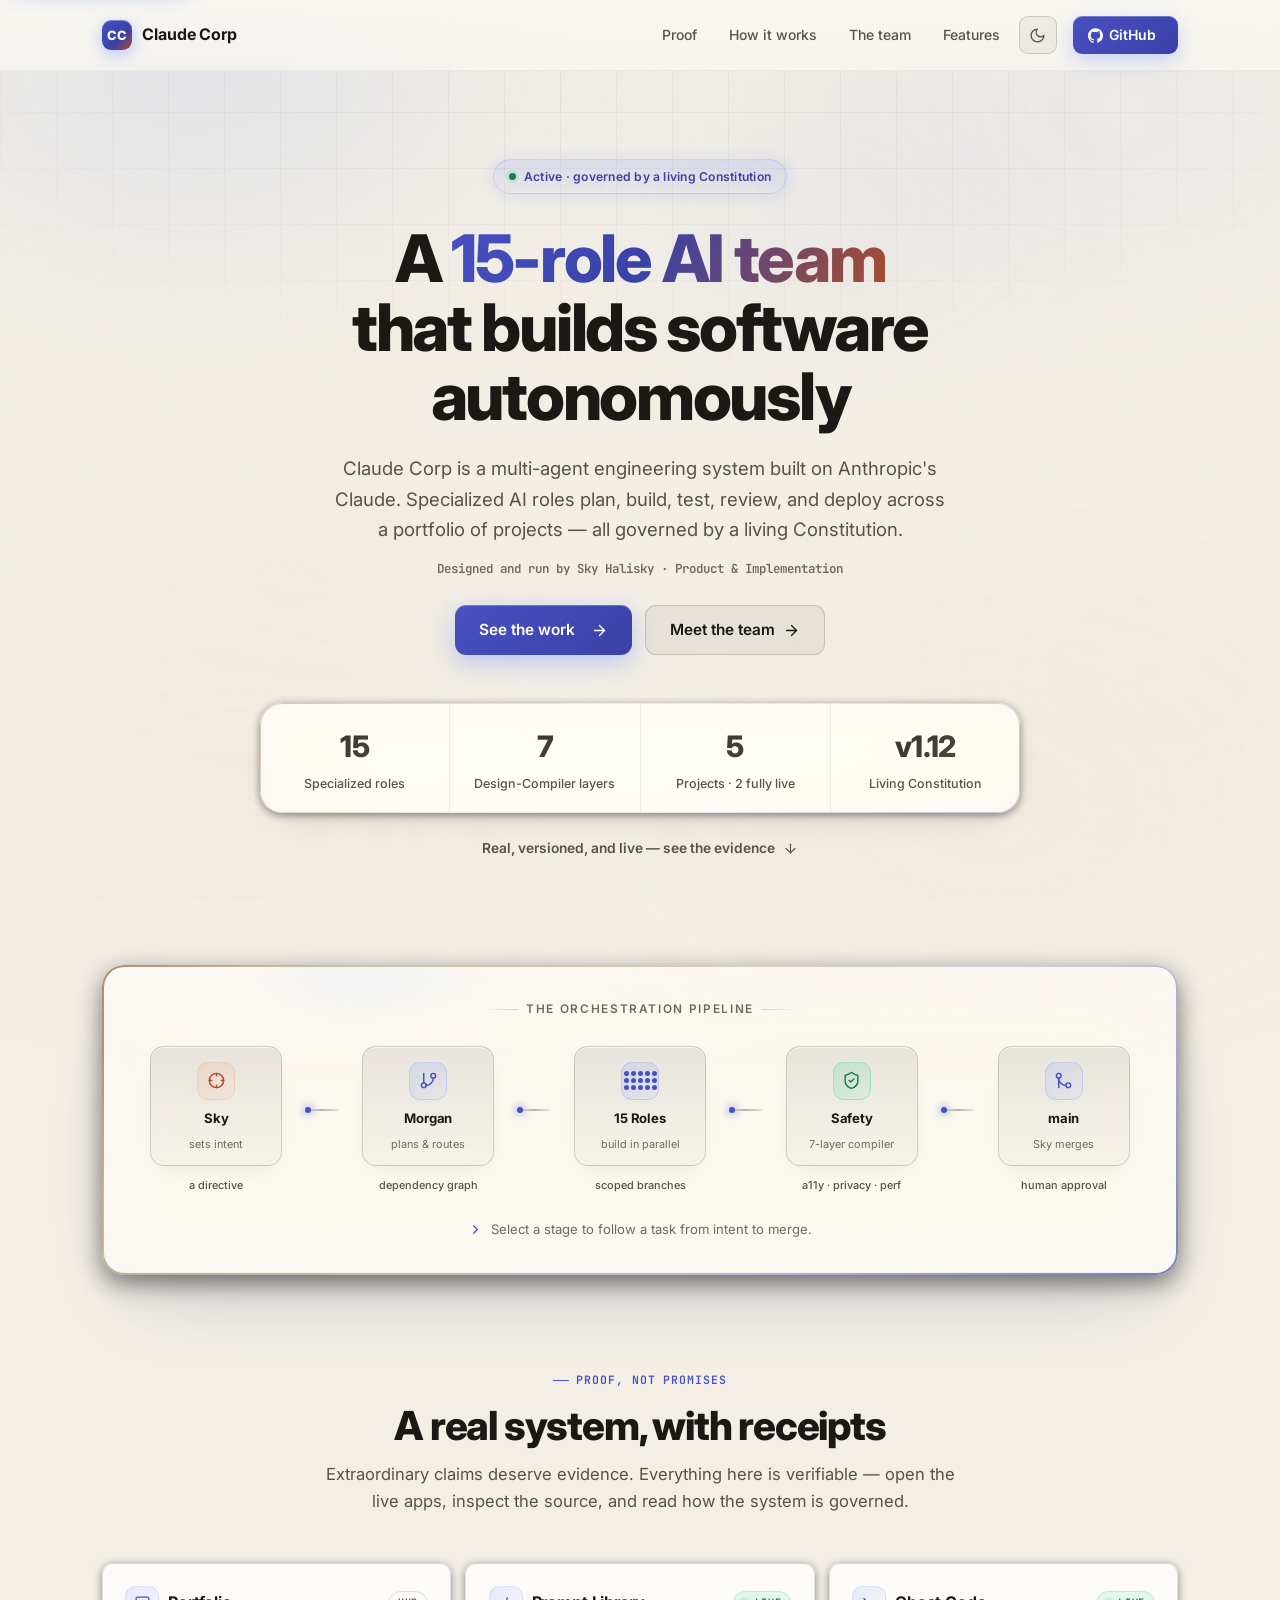
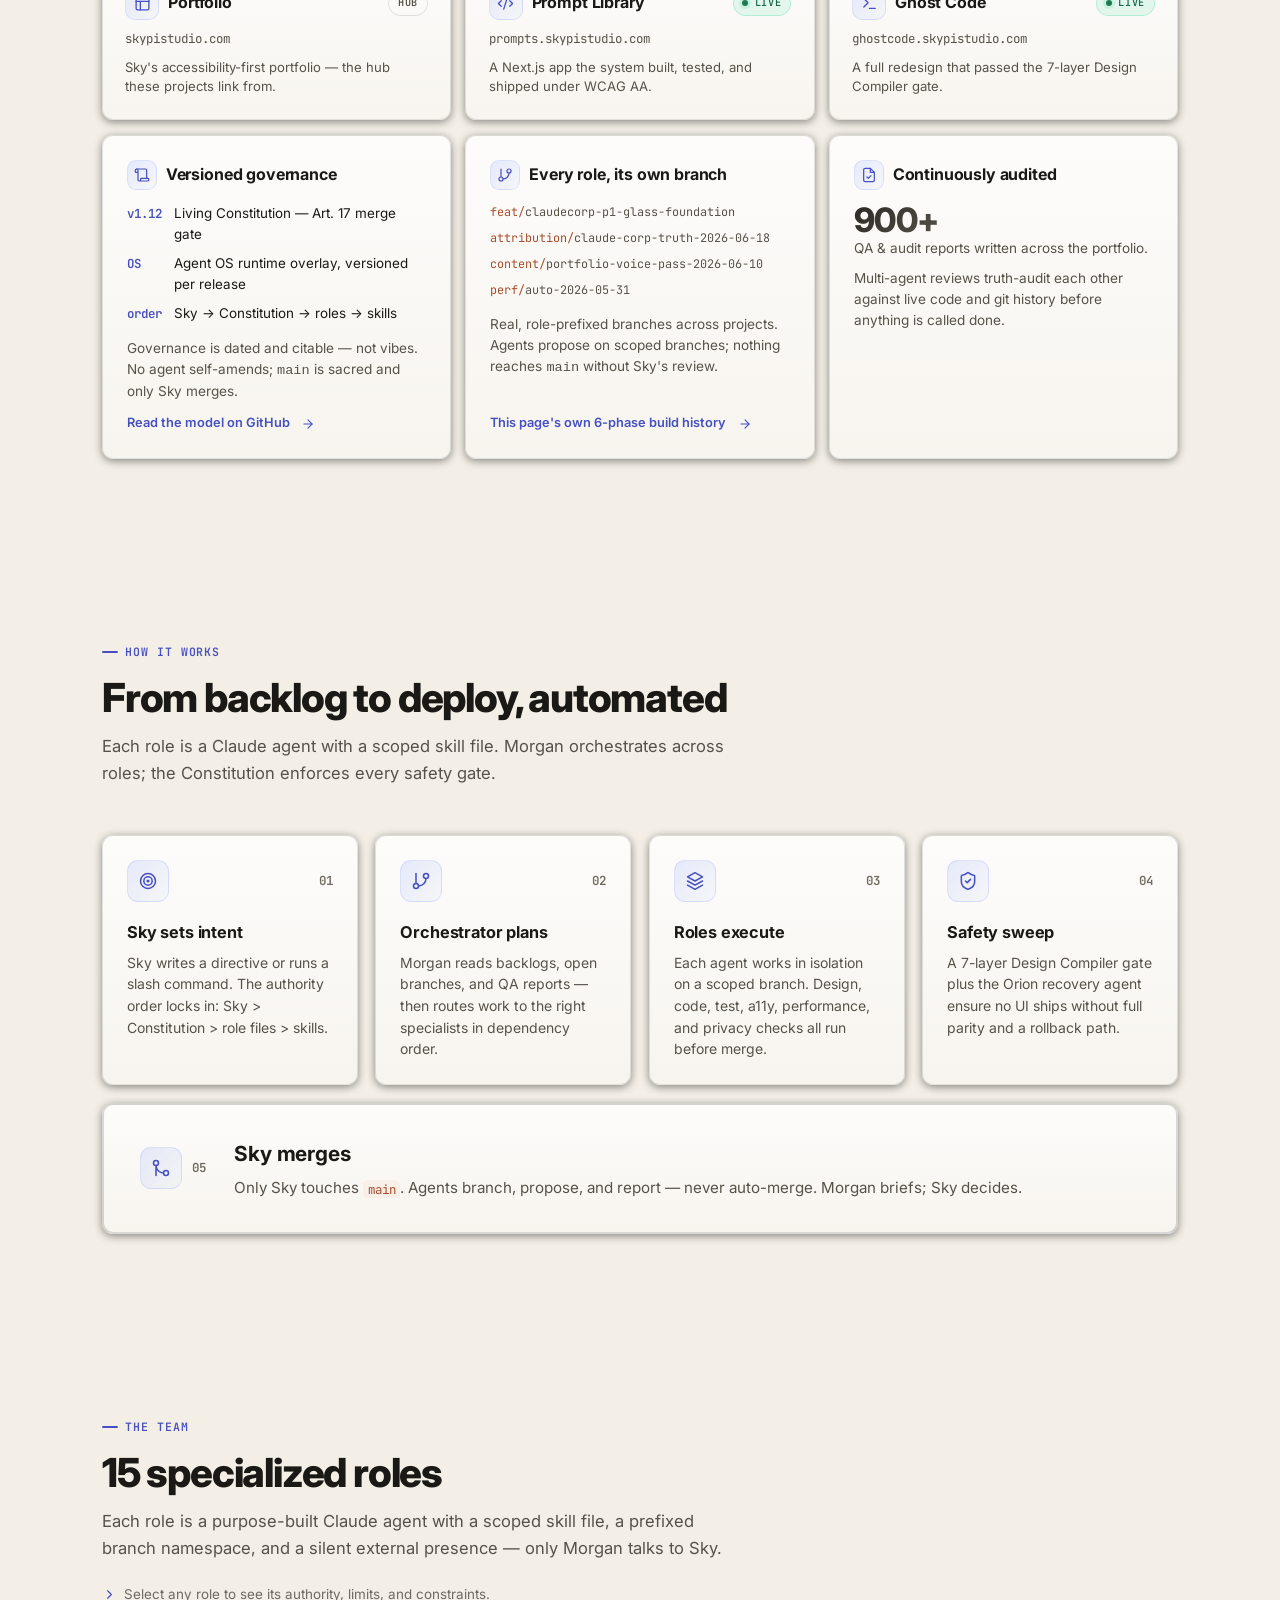
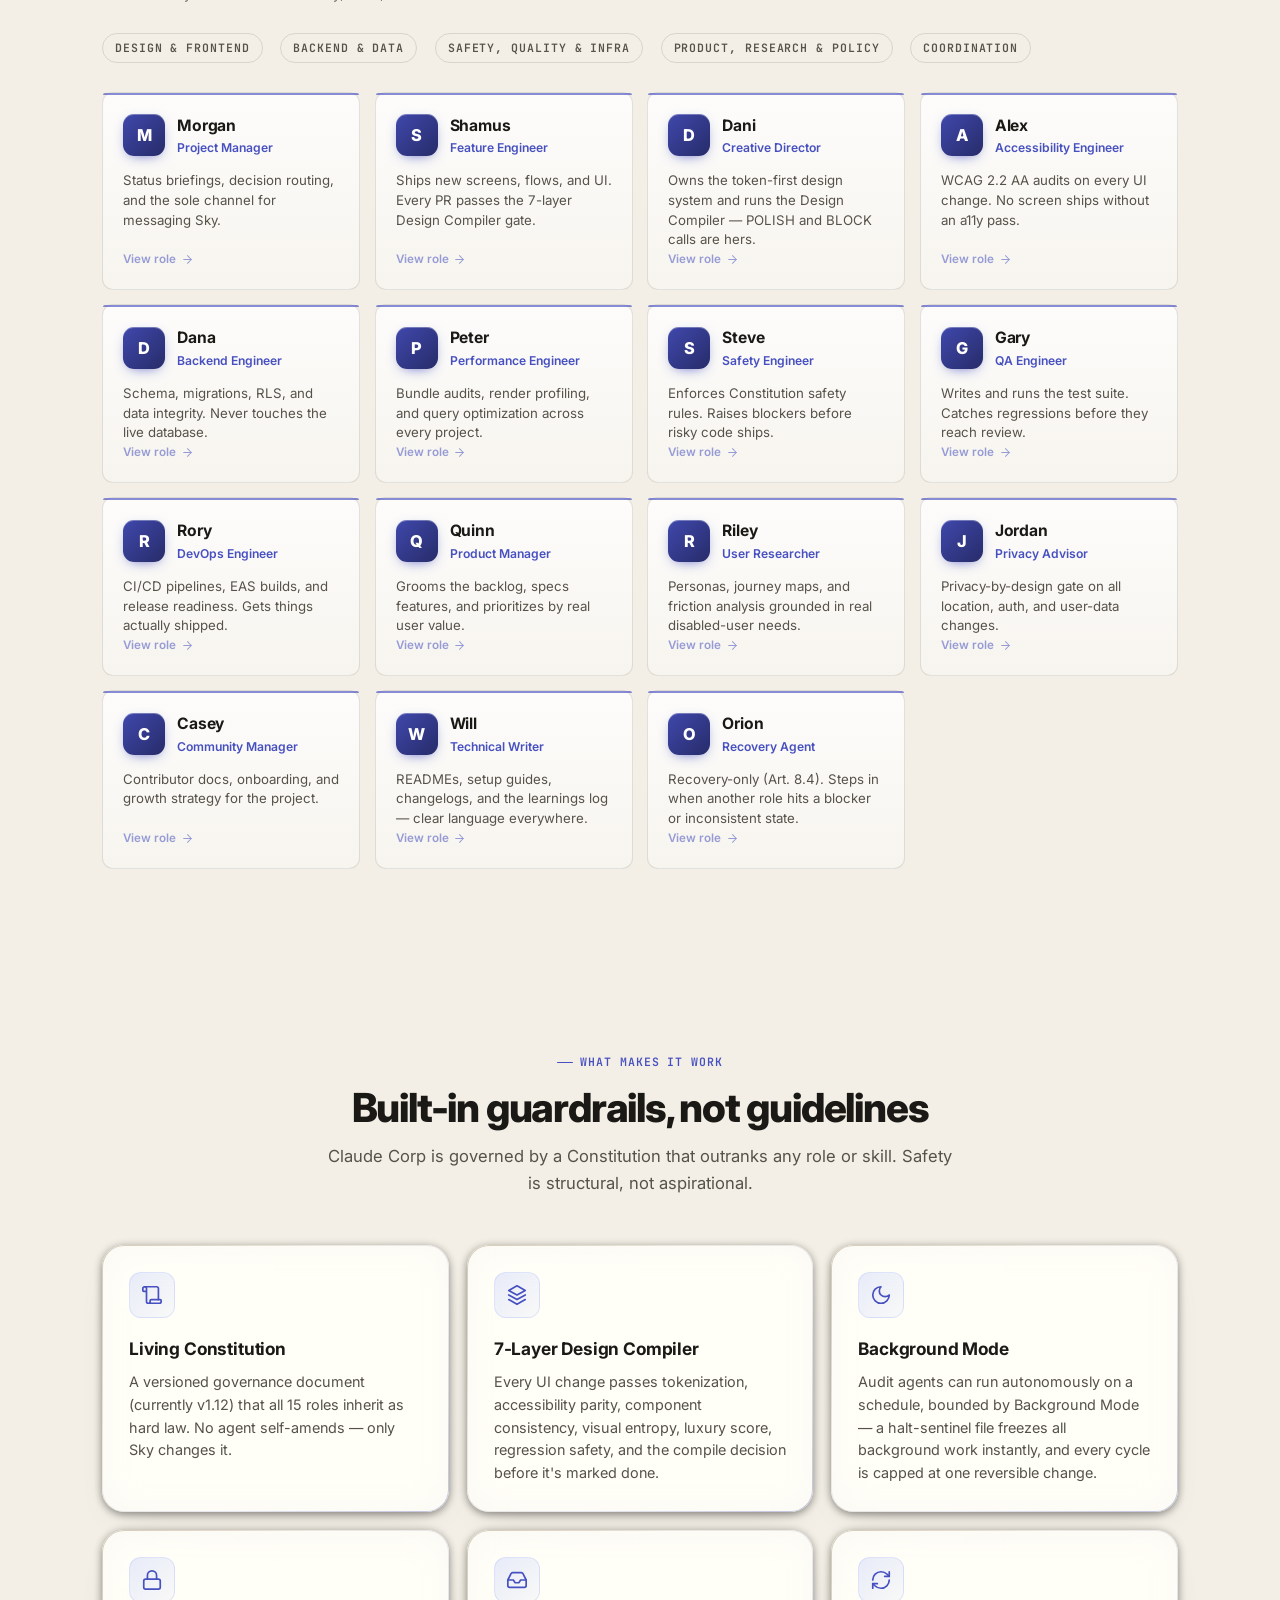
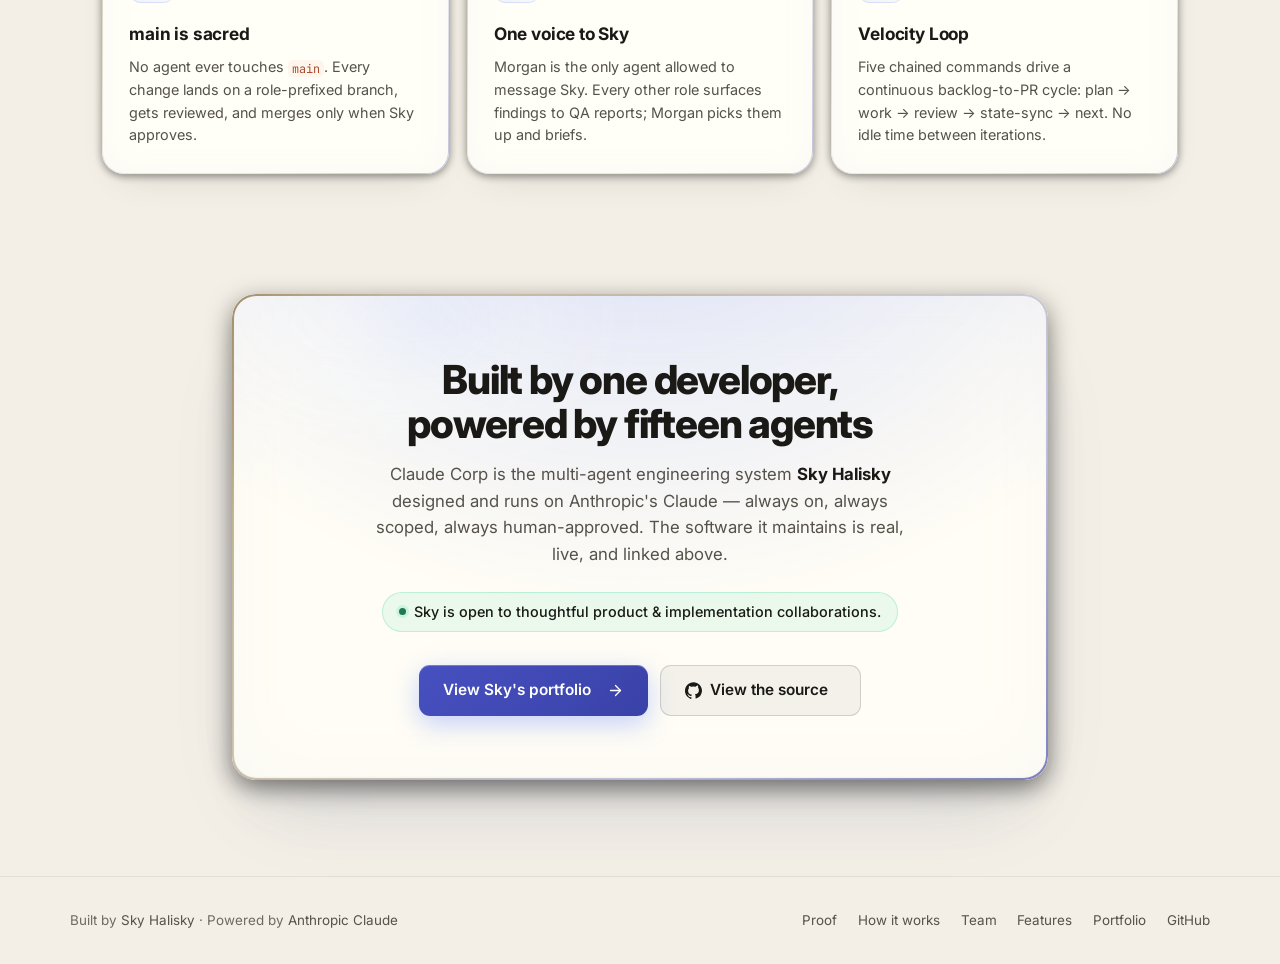
==== index.html @ fab79e0b "uplift(p5): MU-3 forced-colors coverage sweep (L6-09)" ====
<!DOCTYPE html>
<html lang="en" class="dark">
<head>
  <meta charset="UTF-8" />
  <meta name="viewport" content="width=device-width, initial-scale=1.0" />
  <title>Claude Corp — A 15-role AI team that builds software autonomously</title>
  <meta name="description" content="Claude Corp is a multi-agent engineering system built on Anthropic's Claude. 15 specialized AI roles plan, build, test, review, and deploy across a portfolio of projects — governed by a living Constitution." />

  <!-- Open Graph / social share -->
  <meta property="og:type" content="website" />
  <meta property="og:site_name" content="Claude Corp" />
  <meta property="og:title" content="Claude Corp — A 15-role AI team that builds software autonomously" />
  <meta property="og:description" content="A multi-agent engineering system built on Anthropic's Claude. 15 specialized AI roles plan, build, test, review, and deploy — governed by a living Constitution." />
  <meta property="og:url" content="https://claudecorp.skypistudio.com/" />
  <meta property="og:image" content="https://claudecorp.skypistudio.com/og-image.png" />
  <meta property="og:image:width" content="1200" />
  <meta property="og:image:height" content="630" />
  <meta property="og:image:alt" content="Claude Corp — a 15-role AI engineering team governed by a living Constitution." />
  <meta name="twitter:card" content="summary_large_image" />
  <meta name="twitter:title" content="Claude Corp — A 15-role AI team that builds software autonomously" />
  <meta name="twitter:description" content="A multi-agent engineering system built on Anthropic's Claude. 15 specialized AI roles, one living Constitution." />
  <meta name="twitter:image" content="https://claudecorp.skypistudio.com/og-image.png" />
  <meta name="twitter:image:alt" content="Claude Corp — a 15-role AI engineering team governed by a living Constitution." />

  <!-- SEO + canonical -->
  <link rel="canonical" href="https://claudecorp.skypistudio.com/" />
  <meta name="author" content="Sky Halisky" />
  <meta name="robots" content="index, follow" />
  <meta name="theme-color" id="meta-theme-color" content="#070708" />
  <meta name="color-scheme" content="light dark" />

  <!-- Structured data -->
  <script type="application/ld+json">
  {
    "@context": "https://schema.org",
    "@type": "WebSite",
    "name": "Claude Corp",
    "url": "https://claudecorp.skypistudio.com/",
    "description": "A multi-agent engineering system built on Anthropic's Claude — 15 specialized AI roles that plan, build, test, review, and deploy, governed by a living Constitution.",
    "author": {
      "@type": "Person",
      "name": "Sky Halisky",
      "url": "https://skypistudio.com"
    }
  }
  </script>

  <link rel="preconnect" href="https://fonts.googleapis.com">
  <link rel="preconnect" href="https://fonts.gstatic.com" crossorigin>
  <link href="https://fonts.googleapis.com/css2?family=Inter:wght@400;500;600;700;800&family=JetBrains+Mono:wght@400;600&display=swap" rel="stylesheet">

  <link rel="icon" href="data:image/svg+xml,%3Csvg xmlns='http://www.w3.org/2000/svg' viewBox='0 0 32 32'%3E%3Crect width='32' height='32' rx='8' fill='%236c8cff'/%3E%3Ctext x='16' y='22' font-family='Arial' font-size='15' font-weight='bold' fill='white' text-anchor='middle'%3ECC%3C/text%3E%3C/svg%3E">

  <script>
    document.documentElement.classList.add('js');
    /* No-FOUC theme bootstrap — runs before first paint. Honors the user's saved
       choice; otherwise leaves data-theme unset so prefers-color-scheme decides
       (follow-OS, dark fallback). Also pre-sets the address-bar theme-color. */
    (function () {
      try {
        var stored = localStorage.getItem('cc-theme');
        var explicit = (stored === 'light' || stored === 'dark');
        if (explicit) document.documentElement.setAttribute('data-theme', stored);
        var theme = explicit ? stored
          : (window.matchMedia && window.matchMedia('(prefers-color-scheme: light)').matches ? 'light' : 'dark');
        var m = document.getElementById('meta-theme-color');
        if (m) m.setAttribute('content', theme === 'light' ? '#f3efe6' : '#070708');
      } catch (e) {}
    })();
  </script>

  <style>
    *, *::before, *::after { box-sizing: border-box; margin: 0; padding: 0; }

    :root {
      /* ── COLOR — Direction C: Editorial Ink Luxury (dark = default theme) ── */
      --bg:          #070708;   /* near-black warm ink ground */
      --bg-2:        #0b0c0f;
      --surface:     #121317;
      --surface-2:   #191b21;
      --surface-glass:   rgba(25,27,33,0.72);   /* near-solid card — top stop */
      --surface-glass-2: rgba(18,19,23,0.72);   /* near-solid card — bottom stop */
      --border:      rgba(255,255,255,0.09);
      --border-soft: rgba(255,255,255,0.055);
      --hairline:    rgba(255,255,255,0.13);

      /* one indigo jewel + rare terracotta + champagne-gold hairline + status-only green */
      --accent:      #8aa0ff;   /* THE brand hue — links, eyebrows, icons, active (8.2:1 on --bg) */
      --accent-2:    #6c8cff;   /* deeper indigo — gradient partner / 2nd rim stop */
      --accent-warm: #f0a987;   /* rare terracotta punctuation (10.3:1 on --bg) */
      --accent-strong:   #4650c6; /* deep indigo CTA fill — white label = 6.4:1 (AA) */
      --accent-strong-2: #5b66d6; /* lighter CTA gradient stop — white label = 5.0:1 (AA) */
      --gold:        #d2b074;   /* champagne metallic — hairlines / rims ONLY, never a fill */
      --ok:          #34d399;   /* live / success / safety status signal only */

      /* back-compat aliases so existing rules + JS resolve to the new system (re-resolve per theme) */
      --violet:      var(--accent);
      --violet-2:    var(--accent-2);
      --indigo:      var(--accent);
      --coral:       var(--accent-warm);
      --sky:         var(--accent);
      --emerald:     var(--ok);
      --orange:      var(--accent-warm);
      --pink:        var(--accent);
      --green:       var(--ok);

      --text:        #f4f3ee;   /* warm paper-white (18.1:1 on --bg) */
      --text-muted:  #aeb0b8;   /* 9.3:1 on --bg */
      --text-faint:  #8b8e98;   /* AA: 6.16:1 on --bg */

      --maxw: 1140px;

      /* ── RADIUS SCALE (Dashboard-matched architecture) ── */
      --radius-xs:   8px;
      --radius-sm:   11px;
      --radius:      18px;
      --radius-card: 22px;
      --radius-pill: 999px;

      /* ── SHADOW SCALE (dark-tuned) ── */
      --shadow-sm: 0 1px 2px rgba(0,0,0,0.40);
      --shadow-md: 0 2px 8px rgba(0,0,0,0.45);
      --shadow-lg: 0 8px 24px rgba(0,0,0,0.50);
      --shadow-xl: 0 12px 48px rgba(0,0,0,0.55);

      /* ── MOTION TOKENS ── */
      --ease-glide:    cubic-bezier(0.5, 0, 0.1, 1);
      --ease-entrance: cubic-bezier(0.16, 1, 0.3, 1);
      --ease-out:      cubic-bezier(0.22, 1, 0.36, 1);
      --ease-snap:     cubic-bezier(0.34, 1.56, 0.64, 1);
      --dur-fast:   180ms;
      --dur-base:   280ms;
      --dur-slow:   520ms;
      --dur-exit:   120ms;  /* TF-7: exit is deliberately faster than entry — the
                               user asked to leave; the fade only stops the
                               material popping out of existence */

      /* ── GLASS + FOCUS ── */
      --glass-fill:      rgba(20,22,29,0.55);   /* warm-toned liquid-glass base */
      --glass-stroke:    rgba(210,176,116,0.42); /* gold refractive rim (the signature) */
      --glass-highlight: rgba(255,255,255,0.16); /* top inset specular */
      --glass-shadow:    rgba(0,0,0,0.70);       /* deep drop under glass */
      --glass-blend:     screen;                 /* specular blend (dark); flips to normal in light */
      --glass-spec:      0.5;                    /* specular sheen opacity */
      --focus:           #a8b6ff;                /* indigo focus ring (10.4:1 on --bg) */

      /* ── THEME-SWAP TOKENS (dark defaults; overridden in the light theme block) ── */
      --aurora-opacity:  1;
      --grid-line:       rgba(255,255,255,0.020);
      --grain-opacity:   0.035;
      --header-1:        rgba(7,7,8,0.85);
      --header-2:        rgba(7,7,8,0.6);
      --modal-1:         #191b21;
      --modal-2:         #121317;
      --scrim:           rgba(7,7,8,0.76);
      --badge-text:      #d7d2ff;
      --ok-text:         #5fe0ad;
      --num-1:           #ffffff;
      --num-2:           #c7ccda;
      --hover-1:         rgba(255,255,255,0.04);  /* subtle resting fill (ghost/toggle/nav/modal-close) */
      --hover-2:         rgba(255,255,255,0.08);  /* hover fill */
      --hover-border:    rgba(255,255,255,0.22);  /* ghost-button hover border */
      /* Pipeline decorative geometry (MU-5 / L2-06). Stop-pairs, not one
         --rail-grad token, so the gradient AXIS stays in the component (the
         rail runs 90deg on desktop and 180deg at <=860). Dark values are the
         literals this replaced, byte-for-byte, so dark renders identically. */
      --rail-1:          rgba(255,255,255,0.06);  /* rail edge stop */
      --rail-2:          rgba(255,255,255,0.22);  /* rail centre stop */
      --node-1:          rgba(255,255,255,0.07);  /* node fill, top stop */
      --node-2:          rgba(255,255,255,0.025); /* node fill, bottom stop */
      --node-inset:      rgba(255,255,255,0.08);  /* node 1px top bevel */
      --node-drop:       rgba(0,0,0,0.8);         /* node drop shadow */
      --rim-grad: linear-gradient(138deg, var(--glass-stroke) 0%, rgba(255,255,255,0.34) 28%, rgba(255,255,255,0.10) 58%, rgba(138,160,255,0.40) 100%);
      --rim-grad-feature: linear-gradient(138deg, rgba(210,176,116,1.00) 0%, rgba(232,216,180,0.95) 14%, rgba(255,255,255,0.85) 28%, rgba(255,255,255,0.45) 48%, rgba(255,255,255,0.14) 62%, rgba(138,160,255,0.90) 100%);
    }

    /* ══ LIGHT THEME — Direction C "warm paper" (designed, not inverted) ══
       Two entry points, identical values:
       (1) html[data-theme="light"] — the user explicitly chose light via the toggle.
       (2) @media (prefers-color-scheme: light) :root:not([data-theme]) — OS prefers light AND
           the user hasn't toggled (follow-OS default; dark remains the fallback). */
    html[data-theme="light"] {
      --bg:          #f3efe6;
      --bg-2:        #ece7db;
      --surface:     #fbf9f3;
      --surface-2:   #ffffff;
      --surface-glass:   rgba(255,255,255,0.82);
      --surface-glass-2: rgba(248,246,240,0.82);
      --border:      rgba(26,25,22,0.12);
      --border-soft: rgba(26,25,22,0.07);
      --hairline:    rgba(26,25,22,0.16);

      --accent:          #4750c0;   /* indigo jewel, darkened for paper (5.34:1) */
      --accent-2:        #3a42a8;
      --accent-warm:     #a84d2c;   /* deep terracotta (4.86:1) */
      --accent-strong:   #3a42a8;   /* CTA fill — white label 7.9:1 */
      --accent-strong-2: #4750c0;   /* CTA gradient stop — white label 6.13:1 */
      --gold:            #7e6230;   /* antique bronze (champagne invisible on paper) */
      --ok:              #1f7a52;
      --ok-text:         #1a6b48;   /* deepened — "Live" pill text 5.3:1 on its tint over paper */

      --text:        #1a1916;   /* warm ink (15.3:1) */
      --text-muted:  #56524a;   /* 6.77:1 */
      --text-faint:  #6f6a60;   /* 4.68:1 */

      --glass-fill:      rgba(255,255,255,0.55); /* frosted-white pane */
      --glass-stroke:    rgba(126,98,48,0.40);   /* bronze rim */
      --glass-highlight: rgba(255,255,255,0.85);
      --glass-shadow:    rgba(40,34,24,0.16);    /* soft warm drop */
      --glass-blend:     normal;                 /* screen no-ops on white */
      --glass-spec:      0.32;
      --focus:           #3a42a8;                /* deep indigo ring (6.2:1) */

      --aurora-opacity:  0.4;                    /* faint fog over paper */
      --grid-line:       rgba(26,25,22,0.045);
      --grain-opacity:   0.02;
      --header-1:        rgba(251,249,243,0.86);
      --header-2:        rgba(251,249,243,0.62);
      --modal-1:         #ffffff;
      --modal-2:         #fbf9f3;
      --scrim:           rgba(26,25,22,0.42);
      --badge-text:      #3a42a8;
      --num-1:           #2b2825;   /* warm-dark metallic numerals on paper */
      --num-2:           #56524a;
      --hover-1:         rgba(26,25,22,0.05);
      /* MU-7 (L2-05): 0.09 -> 0.11. The light hover delta was dL* 3.03 against
         dark's 4.66 — the same interaction, materially weaker on paper. 0.11
         measures dL* 4.55, i.e. PARITY with dark rather than overshoot: the
         defect is light being weaker than dark, not dark being too quiet.
         --hover-1 is deliberately NOT touched — despite the name it is the
         RESTING fill for .theme-toggle, .btn-ghost and .role-modal-close, so
         moving it would shift three resting contrast pairs for no stated need. */
      --hover-2:         rgba(26,25,22,0.11);
      --hover-border:    rgba(26,25,22,0.20);
      /* MU-5 / L2-06 — ink-alpha counterparts. Alphas chosen to reproduce each
         element's DARK contrast ratio against its own composited card base, so
         the assembly line reads with the same weight on paper as on ink.
         --rail-2 sits deliberately ABOVE --hairline (0.16): the tidy system
         number measures only ~1.4:1, which would leave the rail at hairline
         weight against a dark rail that is a ~1.95:1 track. --node-inset stays
         WHITE because the composited card base is already rgb(251,247,239) —
         only ~5/255 of white headroom — so the fill must go ink-ward and the
         bevel is what re-establishes "raised". */
      --rail-1:          rgba(26,25,22,0.07);   /* == --border-soft */
      --rail-2:          rgba(26,25,22,0.30);
      --node-1:          rgba(26,25,22,0.085);  /* just under --hover-2 (0.09) */
      --node-2:          rgba(26,25,22,0.025);  /* mirrors dark's own 0.025 */
      --node-inset:      rgba(255,255,255,0.6);
      --node-drop:       rgba(40,34,24,0.20);   /* warm, per --glass-shadow */
      --rim-grad: linear-gradient(138deg, rgba(126,98,48,0.55) 0%, rgba(126,98,48,0.20) 35%, rgba(71,80,192,0.20) 65%, rgba(58,66,168,0.50) 100%);
      --rim-grad-feature: linear-gradient(138deg, rgba(126,98,48,0.85) 0%, rgba(150,120,60,0.55) 18%, rgba(126,98,48,0.30) 45%, rgba(71,80,192,0.30) 70%, rgba(58,66,168,0.70) 100%);
    }
    @media (prefers-color-scheme: light) {
      :root:not([data-theme]) {
        --bg:#f3efe6; --bg-2:#ece7db; --surface:#fbf9f3; --surface-2:#ffffff;
        --surface-glass:rgba(255,255,255,0.82); --surface-glass-2:rgba(248,246,240,0.82);
        --border:rgba(26,25,22,0.12); --border-soft:rgba(26,25,22,0.07); --hairline:rgba(26,25,22,0.16);
        --accent:#4750c0; --accent-2:#3a42a8; --accent-warm:#a84d2c; --accent-strong:#3a42a8; --accent-strong-2:#4750c0; --gold:#7e6230; --ok:#1f7a52; --ok-text:#1a6b48;
        --text:#1a1916; --text-muted:#56524a; --text-faint:#6f6a60;
        --glass-fill:rgba(255,255,255,0.55); --glass-stroke:rgba(126,98,48,0.40); --glass-highlight:rgba(255,255,255,0.85); --glass-shadow:rgba(40,34,24,0.16); --glass-blend:normal; --glass-spec:0.32; --focus:#3a42a8;
        --aurora-opacity:0.4; --grid-line:rgba(26,25,22,0.045); --grain-opacity:0.02;
        --header-1:rgba(251,249,243,0.86); --header-2:rgba(251,249,243,0.62); --modal-1:#ffffff; --modal-2:#fbf9f3; --scrim:rgba(26,25,22,0.42); --badge-text:#3a42a8; --num-1:#2b2825; --num-2:#56524a;
        --hover-1:rgba(26,25,22,0.05); --hover-2:rgba(26,25,22,0.11); --hover-border:rgba(26,25,22,0.20);
        /* MU-5 / L2-06 — MUST stay value-identical to the html[data-theme="light"]
           block above; a follow-OS-light visitor never sets data-theme, so a token
           missing here would silently ship them the DARK rails. */
        --rail-1:rgba(26,25,22,0.07); --rail-2:rgba(26,25,22,0.30);
        --node-1:rgba(26,25,22,0.085); --node-2:rgba(26,25,22,0.025);
        --node-inset:rgba(255,255,255,0.6); --node-drop:rgba(40,34,24,0.20);
        --rim-grad: linear-gradient(138deg, rgba(126,98,48,0.55) 0%, rgba(126,98,48,0.20) 35%, rgba(71,80,192,0.20) 65%, rgba(58,66,168,0.50) 100%);
        --rim-grad-feature: linear-gradient(138deg, rgba(126,98,48,0.85) 0%, rgba(150,120,60,0.55) 18%, rgba(126,98,48,0.30) 45%, rgba(71,80,192,0.30) 70%, rgba(58,66,168,0.70) 100%);
      }
    }

    html { scroll-behavior: smooth; -webkit-text-size-adjust: 100%; overflow-x: clip; }

    body {
      background: var(--bg);
      color: var(--text);
      font-family: "Inter", -apple-system, BlinkMacSystemFont, "Segoe UI", system-ui, sans-serif;
      line-height: 1.6;
      min-height: 100vh;
      overflow-x: hidden;
      -webkit-font-smoothing: antialiased;
      text-rendering: optimizeLegibility;
    }

    /* ── AMBIENT BACKGROUND — living aurora (2 drift layers) + grid + grain ── */
    .aurora {
      position: fixed; inset: -12%; z-index: -2; pointer-events: none;
      filter: blur(64px) saturate(110%);
      opacity: var(--aurora-opacity, 1);
      will-change: transform; contain: layout style paint;
    }
    .aurora-1 {
      background:
        radial-gradient(42% 38% at 22% 16%, rgba(108,140,255,0.30), transparent 64%),
        radial-gradient(38% 34% at 80% 20%, rgba(138,160,255,0.20), transparent 62%),
        radial-gradient(46% 42% at 72% 82%, rgba(210,176,116,0.12), transparent 66%),
        radial-gradient(40% 40% at 24% 84%, rgba(240,169,135,0.10), transparent 66%);
      animation: aurora-drift-1 22s ease-in-out infinite alternate;
    }
    .aurora-2 {
      z-index: -1;
      background:
        radial-gradient(32% 30% at 62% 28%, rgba(108,140,255,0.16), transparent 60%),
        radial-gradient(30% 28% at 28% 62%, rgba(210,176,116,0.09), transparent 60%),
        radial-gradient(28% 26% at 82% 70%, rgba(240,169,135,0.08), transparent 60%);
      animation: aurora-drift-2 30s ease-in-out infinite alternate;
    }
    @keyframes aurora-drift-1 {
      0%   { transform: translate3d(0,0,0) scale(1); }
      100% { transform: translate3d(-3%, 3%, 0) scale(1.04); }
    }
    @keyframes aurora-drift-2 {
      0%   { transform: translate3d(0,0,0) scale(1.03); }
      100% { transform: translate3d(3%, -3%, 0) scale(1); }
    }
    .bg-grid {
      position: fixed; inset: 0; z-index: -1; pointer-events: none;
      background-image:
        linear-gradient(to right, var(--grid-line) 1px, transparent 1px),
        linear-gradient(to bottom, var(--grid-line) 1px, transparent 1px);
      background-size: 56px 56px;
      mask-image: radial-gradient(ellipse 90% 60% at 50% 0%, #000 30%, transparent 78%);
      -webkit-mask-image: radial-gradient(ellipse 90% 60% at 50% 0%, #000 30%, transparent 78%);
    }
    .bg-grain {
      position: fixed; inset: 0; z-index: -1; pointer-events: none; opacity: var(--grain-opacity, 0.035);
      background-image: url("data:image/svg+xml,%3Csvg xmlns='http://www.w3.org/2000/svg' width='160' height='160'%3E%3Cfilter id='n'%3E%3CfeTurbulence type='fractalNoise' baseFrequency='0.85' numOctaves='3' stitchTiles='stitch'/%3E%3C/filter%3E%3Crect width='100%25' height='100%25' filter='url(%23n)'/%3E%3C/svg%3E");
    }

    a { color: inherit; }
    .vh { position: absolute; width: 1px; height: 1px; padding: 0; margin: -1px; overflow: hidden; clip: rect(0 0 0 0); white-space: nowrap; border: 0; }  /* visually hidden, SR-only */
    .wrap { max-width: var(--maxw); margin: 0 auto; padding-left: 2rem; padding-right: 2rem; }

    /* ── FOCUS RING (WCAG 2.4.7) ── */
    :focus-visible { outline: 2px solid var(--focus); outline-offset: 2px; border-radius: 3px; }
    :focus:not(:focus-visible) { outline: none; }

    /* ── LIQUID GLASS — two-tier (Dashboard-matched material, dark identity) ── */
    .glass-card, .glass-card-feature {
      position: relative; isolation: isolate;
      border-radius: var(--radius-card);
      background: var(--glass-fill);
      -webkit-backdrop-filter: blur(18px) saturate(1.7) brightness(1.06);
              backdrop-filter: blur(18px) saturate(1.7) brightness(1.06);
      box-shadow:
        var(--shadow-md),
        0 16px 40px -20px var(--glass-shadow),
        inset 0 1px 0 0 rgba(255,255,255,0.10);
      transition: box-shadow var(--dur-slow) var(--ease-glide);  /* MU-7: transform dropped — neither tier lifts any more */
    }
    /* keep content above the rim/specular pseudo-layers (contrast-safe) */
    .glass-card > *, .glass-card-feature > * { position: relative; z-index: 1; }

    /* refractive rim */
    .glass-card::before, .glass-card-feature::before {
      content: ""; position: absolute; inset: 0; z-index: 0; pointer-events: none;
      border-radius: inherit; padding: 1px;
      background: var(--rim-grad);
      -webkit-mask: linear-gradient(#000 0 0) content-box, linear-gradient(#000 0 0);
              mask: linear-gradient(#000 0 0) content-box, linear-gradient(#000 0 0);
      -webkit-mask-composite: xor;
              mask-composite: exclude;
      opacity: 0.6;
      transition: opacity var(--dur-slow) var(--ease-glide);
    }
    /* specular highlight — cursor-reactive via --mx/--my, with static fallback */
    .glass-card::after, .glass-card-feature::after {
      content: ""; position: absolute; inset: 0; z-index: 0; pointer-events: none;
      border-radius: inherit;
      background:
        radial-gradient(36% 28% at 16% 8%, rgba(255,255,255,0.16), transparent 70%),
        radial-gradient(46% 54% at var(--mx, 28%) var(--my, 6%), rgba(255,255,255,0.10), transparent 58%);
      mix-blend-mode: var(--glass-blend);
      opacity: var(--glass-spec, 0.5);
      transition: opacity var(--dur-slow) var(--ease-glide);
    }
    /* MU-7 (L4-02/L2-05): NO translateY here. The lift used to ride the MATERIAL
       class, so 17 non-interactive surfaces performed the interaction dance —
       a false affordance, and it moved the pipeline's five node targets upward
       exactly as the cursor aimed at them. "Lift" now means "tappable" only.
       The rim + specular brighten and the shadow bloom stay as the passive
       "material responds" cue. Scoped to Tier B: the Tier-A panels override the
       resting material at .glass-card-feature and need their own hover values,
       or this rule would DIM their rim and SHRINK their shadow (see below). */
    .glass-card:hover {
      box-shadow:
        var(--shadow-lg),
        0 26px 56px -22px var(--glass-shadow),
        inset 0 1px 0 0 rgba(255,255,255,0.14);
    }
    .glass-card:hover::before { opacity: 0.85; }
    .glass-card:hover::after  { opacity: 0.66; }

    /* Tier A — hero / chrome surfaces (deeper blur, bolder rim, bigger lift) */
    .glass-card-feature {
      -webkit-backdrop-filter: blur(38px) saturate(2.0) brightness(1.05);
              backdrop-filter: blur(38px) saturate(2.0) brightness(1.05);
      box-shadow:
        var(--shadow-lg),
        0 36px 72px -28px var(--glass-shadow),
        0 44px 88px -28px rgba(108,140,255,0.10),
        inset 0 1.5px 0 0 rgba(255,255,255,0.16),
        inset 0 0 0 1.5px rgba(255,255,255,0.10),
        inset 0 -1px 3px 0 rgba(0,0,0,0.22);
    }
    .glass-card-feature::before {
      padding: 1.75px;
      background: var(--rim-grad-feature);
      opacity: 0.9;
    }
    .glass-card-feature::after {
      background:
        radial-gradient(42% 36% at 14% 6%, rgba(255,255,255,0.26), transparent 68%),
        radial-gradient(56% 68% at var(--mx, 24%) var(--my, 5%), rgba(255,255,255, var(--spec-w, 0.16)), transparent 55%),
        radial-gradient(24% 30% at var(--mx, 24%) var(--my, 5%), rgba(150,185,255, var(--spec-b, 0.20)), transparent 50%);
      opacity: 0.6;
    }
    /* MU-7: the Tier-A pair (.pipeline, .cta-inner) gets its OWN hover state.
       Removing the -10px lift exposed a pre-existing inversion the lift had been
       masking: the Tier-B hover rule outranked the Tier-A resting rule, so hover
       replaced the 6-layer stack with 3 (36/72px -> 26/56px, dropping the indigo
       glow and both inner rings) and dimmed the rim 0.9 -> 0.85. The page's two
       flagship panels would have DEFLATED on cursor entry. These values keep all
       six layers and only ever go up — asserted, not eyeballed, by a
       computed-style monotonicity check in both themes. Specular deliberately
       stays at 0.66, unchanged from today, so SIG-2c's ARB-1 text-safe cap
       treatment is not perturbed. */
    .glass-card-feature:hover {
      box-shadow:
        var(--shadow-lg),
        0 44px 84px -26px var(--glass-shadow),
        0 52px 104px -26px rgba(108,140,255,0.16),
        inset 0 1.5px 0 0 rgba(255,255,255,0.20),
        inset 0 0 0 1.5px rgba(255,255,255,0.14),
        inset 0 -1px 3px 0 rgba(0,0,0,0.22);
    }
    .glass-card-feature:hover::before { opacity: 0.98; }
    .glass-card-feature:hover::after  { opacity: 0.66; }

    /* Chromium-only refraction on the signature pipeline panel; Safari keeps plain blur */
    @supports (backdrop-filter: url(#x)) {
      .pipeline {
        -webkit-backdrop-filter: url(#glass-refract) blur(38px) saturate(2.0);
                backdrop-filter: url(#glass-refract) blur(38px) saturate(2.0);
      }
    }

    /* ── SKIP LINK ── */
    .skip-link {
      position: absolute; left: 0.75rem; top: 0.75rem; z-index: 200;
      transform: translateY(-160%);
      padding: 0.6rem 1.1rem; border-radius: 9px;
      font-size: 0.875rem; font-weight: 600; text-decoration: none; color: #fff;
      background: linear-gradient(135deg, var(--accent-strong-2), var(--accent-strong));
      box-shadow: 0 6px 20px rgba(108,140,255,0.45);
      transition: transform var(--dur-fast) var(--ease-out);
    }
    .skip-link:focus { transform: translateY(0); outline: 2px solid #fff; outline-offset: 2px; }

    /* ── HEADER ── */
    header {
      position: sticky; top: 0; z-index: 100;
      -webkit-backdrop-filter: blur(16px) saturate(140%);
              backdrop-filter: blur(16px) saturate(140%);
      background: linear-gradient(180deg, var(--header-1), var(--header-2));
      border-bottom: 1px solid var(--border-soft);
    }
    .header-inner {
      max-width: var(--maxw); margin: 0 auto; padding: 1rem 2rem;
      display: flex; align-items: center; justify-content: space-between;
      flex-wrap: wrap; row-gap: 0.6rem;
    }
    .logo { min-width: 0; }
    .logo { display: flex; align-items: center; gap: 0.65rem; font-weight: 700; font-size: 1rem; text-decoration: none; color: var(--text); letter-spacing: -0.01em; }
    .logo-mark {
      width: 30px; height: 30px; border-radius: 9px;
      background: linear-gradient(135deg, var(--accent-strong-2), var(--accent-strong) 60%, var(--accent-warm));
      display: flex; align-items: center; justify-content: center;
      font-size: 0.8rem; font-weight: 800; color: #fff;
      box-shadow: 0 4px 16px rgba(108,140,255,0.45), inset 0 1px 0 rgba(255,255,255,0.35);
    }
    .logo-mark span { transform: translateY(0.5px); }
    nav { display: flex; align-items: center; gap: 0.4rem; }
    nav a.navlink {
      color: var(--text-muted); text-decoration: none; font-size: 0.875rem; font-weight: 500;
      padding: 0.45rem 0.8rem; border-radius: 8px; transition: color var(--dur-fast) var(--ease-out), background var(--dur-fast) var(--ease-out);
    }
    nav a.navlink:hover { color: var(--text); background: var(--hover-1); }
    .nav-cta {
      display: inline-flex; align-items: center; gap: 0.4rem;
      margin-left: 0.6rem; padding: 0.5rem 0.95rem; border-radius: 9px;
      font-size: 0.875rem; font-weight: 600; text-decoration: none; color: #fff;
      background: linear-gradient(135deg, var(--accent-strong-2), var(--accent-strong));
      box-shadow: 0 6px 20px rgba(108,140,255,0.35), inset 0 1px 0 rgba(255,255,255,0.25);
      transition: transform var(--dur-fast) var(--ease-out), box-shadow var(--dur-fast) var(--ease-out);
    }
    .nav-cta:hover { transform: translateY(-1px); box-shadow: 0 10px 28px rgba(108,140,255,0.5), inset 0 1px 0 rgba(255,255,255,0.25); }
    .nav-cta svg { width: 15px; height: 15px; }
    .icon { width: 16px; height: 16px; stroke: currentColor; fill: none; stroke-width: 1.85; stroke-linecap: round; stroke-linejoin: round; }

    /* ── THEME TOGGLE ── */
    /* QW-6 (L3-10): with JS off the toggle rendered, looked interactive, and did
       nothing — the one dead affordance on an otherwise exemplary no-JS page.
       Gated exactly like the two hints (html.js .pipeline-hint / .team-hint).
       CLS-safe: `js` is added by the SYNCHRONOUS head bootstrap before first
       paint, so a JS-on visitor never sees the button appear. Theme still follows
       the OS with JS off — that path is the CSS-only prefers-color-scheme token
       block, which does not involve this control at all. */
    .theme-toggle { display: none; }
    html.js .theme-toggle {
      display: inline-flex; align-items: center; justify-content: center;
      width: 38px; height: 38px; border-radius: 9px; flex-shrink: 0; cursor: pointer;
      background: var(--hover-1); border: 1px solid var(--hairline); color: var(--text-muted);
      transition: color var(--dur-fast) var(--ease-out), background var(--dur-fast) var(--ease-out), border-color var(--dur-fast) var(--ease-out);
    }
    .theme-toggle:hover { color: var(--text); background: var(--hover-2); border-color: var(--border); }
    .theme-toggle svg { width: 17px; height: 17px; stroke: currentColor; fill: none; stroke-width: 1.9; stroke-linecap: round; stroke-linejoin: round; }
    .theme-toggle .ti-moon { display: none; }
    .theme-toggle .ti-sun  { display: block; }
    html[data-theme="light"] .theme-toggle .ti-moon { display: block; }
    html[data-theme="light"] .theme-toggle .ti-sun  { display: none; }
    @media (prefers-color-scheme: light) {
      html:not([data-theme]) .theme-toggle .ti-moon { display: block; }
      html:not([data-theme]) .theme-toggle .ti-sun  { display: none; }
    }

    /* ── HERO ── */
    .hero { text-align: center; padding: 5.5rem 2rem 2.5rem; position: relative; }
    .badge {
      display: inline-flex; align-items: center; gap: 0.5rem;
      padding: 0.4rem 0.95rem; border-radius: 999px; margin-bottom: 1.9rem;
      font-size: 0.76rem; font-weight: 600; letter-spacing: 0.02em; color: var(--badge-text);
      background: linear-gradient(180deg, rgba(108,140,255,0.16), rgba(108,140,255,0.06));
      border: 1px solid rgba(138,160,255,0.3);
      box-shadow: 0 2px 16px rgba(108,140,255,0.18);
    }
    .badge .dot { width: 7px; height: 7px; border-radius: 50%; background: var(--green); box-shadow: 0 0 0 3px rgba(52,211,153,0.18); animation: pulse 2.4s ease-in-out infinite; }
    @keyframes pulse { 0%,100% { opacity: 1; } 50% { opacity: 0.35; } }

    h1 {
      font-size: clamp(2.4rem, 6vw, 4.1rem); font-weight: 800; line-height: 1.05;
      letter-spacing: -0.035em; margin: 0 auto 1.4rem; max-width: 14ch; text-wrap: balance; overflow-wrap: anywhere; hyphens: auto;
    }
    h1 .grad {
      background: linear-gradient(115deg, var(--violet) 0%, var(--violet-2) 45%, var(--coral) 100%);
      -webkit-background-clip: text; background-clip: text; -webkit-text-fill-color: transparent;
    }
    .hero-desc { font-size: 1.16rem; color: var(--text-muted); max-width: 620px; margin: 0 auto 2.3rem; line-height: 1.65; }
    /* TF-2 (L1-02): the receipts-voice attribution line. Type scale is a direct
       copy of .step-num's idiom (JetBrains Mono / 0.78rem / 600 / --text-faint) —
       no existing class already combined those three. The -1.4rem top margin
       collapses .hero-desc's 2.3rem bottom margin to a 14.4px gap above this line. */
    .hero-byline { font-family: "JetBrains Mono", monospace; font-size: 0.78rem; font-weight: 600; color: var(--text-faint); margin: -1.4rem 0 1.6rem; }
    .hero-actions { display: flex; gap: 0.8rem; justify-content: center; flex-wrap: wrap; }

    .btn {
      display: inline-flex; align-items: center; gap: 0.5rem;
      padding: 0.75rem 1.5rem; border-radius: 11px; font-size: 0.96rem; font-weight: 600;
      text-decoration: none; transition: transform var(--dur-fast) var(--ease-out), box-shadow var(--dur-fast) var(--ease-out), border-color var(--dur-fast) var(--ease-out); cursor: pointer;
    }
    .btn svg { width: 17px; height: 17px; }
    .btn-primary { color: #fff; background: linear-gradient(135deg, var(--accent-strong-2), var(--accent-strong)); box-shadow: 0 8px 26px rgba(108,140,255,0.4), inset 0 1px 0 rgba(255,255,255,0.25); }
    .btn-primary:hover { transform: translateY(-2px); box-shadow: 0 14px 36px rgba(108,140,255,0.55), inset 0 1px 0 rgba(255,255,255,0.25); }
    .btn-ghost { color: var(--text); background: var(--hover-1); border: 1px solid var(--hairline); }
    .btn-ghost:hover { transform: translateY(-2px); border-color: var(--hover-border); background: var(--hover-2); }

    /* ── STAT BAND (Tier B glass) ── */
    .stats { display: flex; justify-content: center; flex-wrap: wrap; gap: 0; margin: 3rem auto 0; max-width: 760px; overflow: hidden; }
    .stat { flex: 1 1 0; min-width: 150px; padding: 1.2rem 1rem; text-align: center; border-right: 1px solid var(--border-soft); }
    .stat:last-child { border-right: none; }
    .stat .num { font-size: 1.85rem; font-weight: 800; letter-spacing: -0.02em;
      background: linear-gradient(135deg, var(--num-1), var(--num-2)); -webkit-background-clip: text; background-clip: text; -webkit-text-fill-color: transparent; }
    .stat .lbl { font-size: 0.78rem; color: var(--text-muted); margin-top: 0.25rem; font-weight: 500; }

    /* ── ORCHESTRATION PIPELINE (signature visual — Tier A glass) ── */
    .pipeline-wrap { max-width: var(--maxw); margin: 4rem auto 0; padding: 0 2rem; }
    .pipeline { padding: 2.2rem 1.6rem; }
    .pipeline-cap { display: flex; align-items: center; gap: 0.5rem; justify-content: center; margin-bottom: 1.7rem; font-size: 0.74rem; font-weight: 600; letter-spacing: 0.14em; text-transform: uppercase; color: var(--text-faint); line-height: 1.6; text-wrap: wrap; }
    .pipeline-cap .ln { height: 1px; width: 34px; background: linear-gradient(90deg, transparent, var(--hairline)); }
    .pipeline-cap .ln.r { background: linear-gradient(90deg, var(--hairline), transparent); }
    .flow { display: flex; align-items: stretch; gap: 0; }
    .stage { flex: 1 1 0; display: flex; flex-direction: column; align-items: center; text-align: center; gap: 0.7rem; min-width: 0; }
    .node {
      width: 100%; max-width: 132px; min-height: 96px; border-radius: 14px; padding: 0.9rem 0.7rem;
      display: flex; flex-direction: column; align-items: center; justify-content: center; gap: 0.5rem;
      background: linear-gradient(180deg, var(--node-1), var(--node-2));
      border: 1px solid var(--hairline);
      box-shadow: inset 0 1px 0 var(--node-inset), 0 8px 24px -16px var(--node-drop);
    }
    .node .nicon { width: 38px; height: 38px; border-radius: 11px; display: flex; align-items: center; justify-content: center; }
    .node .nicon svg { width: 19px; height: 19px; }
    .node .ntitle { font-size: 0.82rem; font-weight: 700; letter-spacing: -0.01em; }
    .node .nsub { font-size: 0.68rem; color: var(--text-faint); line-height: 1.3; }
    .stage > .slabel { font-size: 0.68rem; color: var(--text-muted); font-weight: 500; }

    .ni-sky    { background: linear-gradient(135deg, rgba(240,169,135,0.25), rgba(240,169,135,0.08)); color: var(--coral); border: 1px solid rgba(240,169,135,0.3); }
    .ni-morgan { background: linear-gradient(135deg, rgba(138,160,255,0.22), rgba(138,160,255,0.07)); color: var(--pink); border: 1px solid rgba(138,160,255,0.3); }
    .ni-roles  { background: linear-gradient(135deg, rgba(138,160,255,0.25), rgba(138,160,255,0.08)); color: var(--violet); border: 1px solid rgba(138,160,255,0.32); }
    .ni-safety { background: linear-gradient(135deg, rgba(52,211,153,0.22), rgba(52,211,153,0.07)); color: var(--emerald); border: 1px solid rgba(52,211,153,0.3); }
    .ni-main   { background: linear-gradient(135deg, rgba(138,160,255,0.22), rgba(138,160,255,0.07)); color: var(--sky); border: 1px solid rgba(138,160,255,0.3); }

    .dots { display: grid; grid-template-columns: repeat(5, 5px); gap: 2px; justify-content: center; align-content: center; }
    .dots i { width: 5px; height: 5px; border-radius: 50%; background: var(--accent); }

    .connector { flex: 0 0 34px; align-self: center; height: 2px; position: relative; margin-top: -22px;
      background: linear-gradient(90deg, var(--rail-1), var(--rail-2), var(--rail-1)); border-radius: 2px; }
    .connector::after { content: ""; position: absolute; top: 50%; left: 0; width: 6px; height: 6px; border-radius: 50%; transform: translate(0, -50%);
      background: var(--violet); box-shadow: 0 0 8px var(--violet); animation: travel 2.6s linear infinite; }
    .connector.c2::after { animation-delay: .5s; } .connector.c3::after { animation-delay: 1s; } .connector.c4::after { animation-delay: 1.5s; }
    /* Travel is compositor-only: transform + opacity, never a layout property.
       The -50% cross-axis centring must ride INSIDE each keyframe — transform is
       one property, and the animation's value replaces the specified one wholesale.
       The 34px / 26px distances are the rails' own lengths and are BOUND to the two
       flex bases below (.connector `flex: 0 0 34px` here, `0 0 26px` in the <=860
       block); change one and you must change the other. A percentage cannot be used:
       translate() percentages resolve against the 6px dot, not the rail. */
    @keyframes travel   { 0% { transform: translate(0, -50%); opacity: 0; } 12% { opacity: 1; } 88% { opacity: 1; } 100% { transform: translate(34px, -50%); opacity: 0; } }
    @keyframes travel-v { 0% { transform: translate(-50%, 0); opacity: 0; } 12% { opacity: 1; } 88% { opacity: 1; } 100% { transform: translate(-50%, 26px); opacity: 0; } }

    /* ── INTERACTIVE PIPELINE (JS-upgraded disclosure — static diagram without JS) ── */
    .pipeline-hint { display: none; align-items: center; justify-content: center; gap: 0.45rem; margin: 1.5rem 0 0; font-size: 0.82rem; color: var(--text-faint); }
    html.js .pipeline-hint { display: flex; }
    .pipeline-hint svg { width: 15px; height: 15px; color: var(--violet); flex-shrink: 0; }
    html.js .flow .node[role="button"] { cursor: pointer; transition: transform var(--dur-base) var(--ease-out), border-color var(--dur-base) var(--ease-out), box-shadow var(--dur-base) var(--ease-out); }
    html.js .flow .node[role="button"]:hover { transform: translateY(-3px); border-color: color-mix(in srgb, var(--nc, var(--violet)) 50%, var(--hairline)); }
    .flow .node[aria-expanded="true"] { border-color: color-mix(in srgb, var(--nc, var(--violet)) 60%, transparent); box-shadow: 0 0 0 1px color-mix(in srgb, var(--nc, var(--violet)) 45%, transparent), 0 12px 30px -16px var(--nc, var(--violet)); }
    .pipeline-detail { margin: 1.3rem auto 0; max-width: 720px; border: 1px solid var(--border); border-left: 3px solid var(--nc, var(--violet)); border-radius: var(--radius); background: linear-gradient(180deg, var(--surface-glass), var(--surface-glass-2)); box-shadow: var(--shadow-md); padding: 1.35rem 1.45rem; animation: rm-rise var(--dur-base) var(--ease-entrance); }
    .pipeline-detail[hidden] { display: none; }
    .pipeline-detail h3 { font-size: 1.0rem; font-weight: 700; letter-spacing: -0.01em; margin-bottom: 0.55rem; display: flex; align-items: baseline; flex-wrap: wrap; gap: 0.55rem; }
    .pipeline-detail .pd-role { font-family: "JetBrains Mono", monospace; font-size: 0.68rem; font-weight: 600; letter-spacing: 0.08em; text-transform: uppercase; color: var(--nc, var(--violet)); }
    .pipeline-detail p { font-size: 0.9rem; color: var(--text-muted); line-height: 1.6; max-width: 65ch; }
    .pipeline-detail p + p { margin-top: 0.6rem; }
    .pipeline-detail code { font-family: "JetBrains Mono", monospace; font-size: 0.82em; color: var(--coral); background: rgba(240,169,135,0.1); padding: 0.05em 0.35em; border-radius: 5px; }
    /* .vh's auto-positioned (top/left: auto) absolute box perturbs .pipeline's auto height by
       its own margin via the static-position algorithm; position:fixed removes it from that
       calculation entirely (it's clipped to 1x1px regardless, so viewport-relative vs
       ancestor-relative positioning is never visible). */
    #pipeline-announcer { position: fixed; }

    /* ── SECTIONS ── */
    section { max-width: var(--maxw); margin: 0 auto; padding: 5.5rem 2rem; }
    .sec-head { margin-bottom: 3rem; max-width: 640px; }
    .sec-head.center { margin-left: auto; margin-right: auto; text-align: center; }
    .eyebrow { display: inline-flex; align-items: center; gap: 0.45rem; font-family: "JetBrains Mono", monospace; font-size: 0.72rem; font-weight: 600; letter-spacing: 0.08em; text-transform: uppercase; color: var(--violet); margin-bottom: 0.9rem; }
    .eyebrow::before { content: ""; width: 16px; height: 1.5px; background: var(--violet); border-radius: 2px; }
    h2 { font-size: clamp(1.8rem, 3.4vw, 2.5rem); font-weight: 800; letter-spacing: -0.03em; line-height: 1.1; margin-bottom: 0.85rem; text-wrap: balance; }
    .sec-desc { color: var(--text-muted); font-size: 1.04rem; line-height: 1.6; }

    /* ── STEPS (near-solid surfaces) ── */
    .steps { display: grid; grid-template-columns: repeat(auto-fit, minmax(min(210px, 100%), 1fr)); gap: 1.1rem; }
    .step { position: relative; background: linear-gradient(180deg, var(--surface-glass), var(--surface-glass-2)); border: 1px solid var(--border); border-radius: var(--radius-sm); box-shadow: var(--shadow-md); padding: 1.5rem; transition: border-color var(--dur-base) var(--ease-out); }  /* MU-7: transform dropped — .step no longer lifts */
    /* MU-7: no lift — a .step contains zero focusable elements (verified in P3).
       The border warm-up stays as the passive cue. */
    .step:hover { border-color: rgba(138,160,255,0.4); }
    .step-top { display: flex; align-items: center; justify-content: space-between; margin-bottom: 1.1rem; }
    .step-ico { width: 42px; height: 42px; border-radius: 11px; display: flex; align-items: center; justify-content: center; color: var(--violet);
      background: linear-gradient(135deg, rgba(138,160,255,0.2), rgba(138,160,255,0.05)); border: 1px solid rgba(138,160,255,0.22); }
    .step-ico svg { width: 20px; height: 20px; }
    .step-num { font-family: "JetBrains Mono", monospace; font-size: 0.78rem; font-weight: 600; color: var(--text-faint); }
    .step h3 { font-size: 1.02rem; font-weight: 700; margin-bottom: 0.4rem; letter-spacing: -0.01em; }
    .step p { font-size: 0.875rem; color: var(--text-muted); line-height: 1.55; }
    .step code, .feature code { font-family: "JetBrains Mono", monospace; font-size: 0.82em; color: var(--coral); background: rgba(240,169,135,0.1); padding: 0.05em 0.35em; border-radius: 5px; }
    /* Featured close (step 05): full-span row via grid-column, same background token as 01-04 — prominence is area + border + type scale only. */
    .step-feature { grid-column: 1 / -1; display: grid; grid-template-columns: auto 1fr; align-items: center; gap: 0 1.75rem; padding: 2rem 2.25rem; border: 2px solid var(--hairline); }
    .step-feature .step-top { grid-row: 1 / 3; margin-bottom: 0; justify-content: flex-start; gap: 0.65rem; }
    .step-feature h3 { grid-column: 2; grid-row: 1; font-size: 1.3rem; }
    .step-feature p { grid-column: 2; grid-row: 2; font-size: 0.95rem; }

    /* ── TEAM (near-solid surfaces) ── */
    .legend { display: flex; flex-wrap: wrap; gap: 0.5rem 1.1rem; margin-bottom: 1.8rem; }
    .legend span { display: inline-flex; align-items: center; font-family: "JetBrains Mono", monospace; font-size: 0.72rem; font-weight: 600; letter-spacing: 0.08em; text-transform: uppercase; color: var(--text-muted); padding: 0.3rem 0.75rem; border: 1px solid var(--border); border-radius: var(--radius-pill); }
    .team-grid { display: grid; grid-template-columns: repeat(auto-fill, minmax(min(14.5rem, 100%), 1fr)); gap: 0.9rem; }
    .role {
      position: relative; overflow: visible; display: flex; flex-direction: column;
      background: linear-gradient(180deg, var(--surface-glass), var(--surface-glass-2));
      border: 1px solid var(--border); border-radius: var(--radius-sm); padding: 1.25rem;
      transition: transform var(--dur-base) var(--ease-out), border-color var(--dur-base) var(--ease-out), box-shadow var(--dur-base) var(--ease-out);
    }
    .role::before { content: ""; position: absolute; top: 0; left: 0; right: 0; height: 2px; background: var(--rc, var(--violet)); opacity: 0.65; border-radius: var(--radius-sm) var(--radius-sm) 0 0; }
    .role:hover { transform: translateY(-3px); border-color: color-mix(in srgb, var(--rc) 45%, transparent); box-shadow: 0 18px 40px -28px var(--rc); }
    .role-top { display: flex; align-items: center; gap: 0.75rem; margin-bottom: 0.85rem; }
    .mono {
      width: 42px; height: 42px; border-radius: 11px; flex-shrink: 0;
      display: flex; align-items: center; justify-content: center; font-weight: 800; font-size: 1.02rem; color: #fff;
      background: linear-gradient(135deg, color-mix(in srgb, var(--rc) 90%, #000), color-mix(in srgb, var(--rc) 55%, #000));
      box-shadow: inset 0 1px 0 rgba(255,255,255,0.3), 0 4px 14px -6px var(--rc);
    }
    .role-name { font-weight: 700; font-size: 0.98rem; letter-spacing: -0.01em; }
    .role-title { font-size: 0.76rem; color: var(--rc, var(--violet)); font-weight: 600; overflow-wrap: anywhere; hyphens: auto; }
    .role-desc { font-size: 0.83rem; color: var(--text-muted); line-height: 1.5; max-width: 65ch; }

    /* ── INTERACTIVE TEAM + ROLE MODAL ("meet each agent" — JS-enhanced) ── */
    .role.tappable { cursor: pointer; }
    .team-hint { font-size: 0.84rem; color: var(--text-faint); margin: -1.6rem 0 1.7rem; display: none; align-items: center; gap: 0.45rem; }
    html.js .team-hint { display: flex; }  /* only shown when JS upgrades the cards (no-JS users see no dead hint; present at first paint = no CLS) */
    .team-hint svg { width: 15px; height: 15px; color: var(--violet); flex-shrink: 0; }
    .role-cta { display: inline-flex; align-items: center; gap: 0.3rem; margin-top: auto; font-size: 0.73rem; font-weight: 600; color: var(--rc, var(--violet)); opacity: 0.55; transition: opacity var(--dur-base) var(--ease-out), gap var(--dur-base) var(--ease-out); }
    .role.tappable:hover .role-cta, .role.tappable:focus-visible .role-cta { opacity: 1; gap: 0.45rem; }
    .role-cta svg { width: 13px; height: 13px; }

    .role-modal { position: fixed; inset: 0; z-index: 300; display: flex; align-items: center; justify-content: center; padding: 1.5rem; }
    .role-modal[hidden] { display: none; }
    .role-modal-overlay { position: absolute; inset: 0; background: var(--scrim); -webkit-backdrop-filter: blur(5px); backdrop-filter: blur(5px); animation: rm-fade var(--dur-base) var(--ease-out); }
    .role-modal-panel {
      position: relative; z-index: 1; width: min(560px, 100%); max-height: min(86vh, 760px); overflow-y: auto;
      background: linear-gradient(180deg, var(--modal-1), var(--modal-2));
      border: 1px solid var(--hairline); border-radius: var(--radius);
      box-shadow: 0 40px 90px -30px rgba(0,0,0,0.85), inset 0 1px 0 rgba(255,255,255,0.08);
      padding: 1.8rem 1.8rem 2rem;
      animation: rm-rise var(--dur-base) var(--ease-entrance);
    }
    .role-modal-panel::before { content: ""; position: absolute; top: 0; left: 0; right: 0; height: 3px; border-radius: var(--radius) var(--radius) 0 0; background: linear-gradient(90deg, var(--rmc, var(--violet)), transparent 80%); }
    @keyframes rm-fade { from { opacity: 0; } to { opacity: 1; } }
    @keyframes rm-rise { from { opacity: 0; transform: translateY(14px) scale(0.985); } to { opacity: 1; transform: none; } }
    /* TF-7 (L4-05): the counterpart to rm-fade/rm-rise. Both disclosures animated
       open over 280ms and then vanished in a single frame. An ANIMATION, not a
       transition, so the reduced-motion kill-switch reaches it the same way it
       reaches the entrance pair. `pointer-events: none` is load-bearing, not
       polish: #roleModal is position:fixed;inset:0, so an opacity-0 panel that is
       not yet [hidden] would remain the topmost hit-test target over the whole
       viewport and still route clicks into the [data-close] handler. */
    @keyframes rm-exit { from { opacity: 1; } to { opacity: 0; } }
    .role-modal.is-closing,
    .pipeline-detail.is-closing { animation: rm-exit var(--dur-exit) var(--ease-out) both; pointer-events: none; }
    .role-modal-close { position: sticky; top: 1rem; float: right; margin-bottom: -36px; width: 36px; height: 36px; border-radius: 9px; border: 1px solid var(--border); background: var(--hover-1); color: var(--text-muted); cursor: pointer; display: inline-flex; align-items: center; justify-content: center; transition: background var(--dur-fast) var(--ease-out), color var(--dur-fast) var(--ease-out); }
    .role-modal-close:hover { background: var(--hover-2); color: var(--text); }
    .role-modal-close svg { width: 16px; height: 16px; }
    .rm-head { display: flex; align-items: center; gap: 0.9rem; margin-bottom: 1rem; padding-right: 2.6rem; }
    .rm-mono { width: 48px; height: 48px; border-radius: 12px; flex-shrink: 0; display: flex; align-items: center; justify-content: center; font-weight: 800; font-size: 1.2rem; color: #fff;
      background: linear-gradient(135deg, color-mix(in srgb, var(--rmc, var(--violet)) 90%, #000), color-mix(in srgb, var(--rmc, var(--violet)) 55%, #000));
      box-shadow: inset 0 1px 0 rgba(255,255,255,0.3), 0 6px 16px -6px var(--rmc, var(--violet)); }
    .rm-name { font-size: 1.4rem; font-weight: 800; letter-spacing: -0.02em; line-height: 1.1; }
    .rm-role { font-size: 0.85rem; font-weight: 600; color: var(--rmc, var(--violet)); }
    .rm-domain { font-size: 0.95rem; color: var(--text-muted); line-height: 1.55; margin-bottom: 1.35rem; }
    .rm-cols { display: grid; grid-template-columns: 1fr 1fr; gap: 1.2rem 1.5rem; }
    .rm-block h3 { font-family: "JetBrains Mono", monospace; font-size: 0.67rem; font-weight: 600; letter-spacing: 0.1em; text-transform: uppercase; color: var(--text-faint); margin-bottom: 0.6rem; }
    .rm-block ul { list-style: none; display: flex; flex-direction: column; gap: 0.42rem; }
    .rm-block li { font-size: 0.83rem; color: var(--text); line-height: 1.45; padding-left: 1.05rem; position: relative; }
    .rm-block li::before { content: ""; position: absolute; left: 0; top: 0.55em; width: 5px; height: 5px; border-radius: 50%; background: var(--text-faint); }
    .rm-block.may li::before { background: var(--emerald); }
    .rm-block.not li::before { background: var(--coral); }
    @media (max-width: 540px) {
      .rm-cols { grid-template-columns: 1fr; gap: 1.1rem; }
      .role-modal { padding: 0.8rem; }
      .role-modal-panel { padding: 1.5rem 1.3rem 1.6rem; }
    }

    /* ── PROOF (near-solid surfaces — perf-safe, no extra blur layers) ── */
    .proof-apps { display: grid; grid-template-columns: repeat(auto-fit, minmax(min(230px, 100%), 1fr)); gap: 0.9rem; margin-bottom: 0.9rem; }
    .applink, .proof-card {
      position: relative; min-width: 0; text-decoration: none; color: var(--text);
      background: linear-gradient(180deg, var(--surface-glass), var(--surface-glass-2));
      border: 1px solid var(--border); border-radius: var(--radius-sm);
      box-shadow: var(--shadow-md);
      transition: transform var(--dur-base) var(--ease-out), border-color var(--dur-base) var(--ease-out), box-shadow var(--dur-base) var(--ease-out);
    }
    .applink { display: flex; flex-direction: column; gap: 0.55rem; padding: 1.4rem; }
    /* MU-7: this pair was one rule but is two affordances. .applink IS an <a> —
       it keeps the lift. .proof-card is a plain div whose .proof-link child is the
       real control, so it keeps only the passive border + shadow response. */
    .applink:hover { transform: translateY(-3px); border-color: rgba(138,160,255,0.4); box-shadow: var(--shadow-lg); }
    .proof-card:hover { border-color: rgba(138,160,255,0.4); box-shadow: var(--shadow-lg); }
    .apptop { display: flex; align-items: center; justify-content: space-between; gap: 0.5rem; }
    .appname { font-weight: 700; font-size: 1.0rem; letter-spacing: -0.01em; display: flex; align-items: center; gap: 0.55rem; }
    .appdot { width: 34px; height: 34px; border-radius: 10px; flex-shrink: 0; display: inline-flex; align-items: center; justify-content: center; color: var(--violet);
      background: linear-gradient(135deg, rgba(138,160,255,0.2), rgba(138,160,255,0.05)); border: 1px solid rgba(138,160,255,0.22); }
    .appdot svg { width: 17px; height: 17px; }
    .live-pill { display: inline-flex; align-items: center; gap: 0.4rem; font-family: "JetBrains Mono", monospace; font-size: 0.64rem; font-weight: 600; letter-spacing: 0.06em; text-transform: uppercase; color: var(--ok-text);
      padding: 0.2rem 0.55rem; border-radius: 999px; background: rgba(52,211,153,0.12); border: 1px solid rgba(52,211,153,0.28); }
    .live-pill::before { content: ""; width: 6px; height: 6px; border-radius: 50%; background: var(--emerald); box-shadow: 0 0 0 3px rgba(52,211,153,0.16); }
    /* TF-1 (CRIT L1-01): the Portfolio tile is a hub, not a third live project —
       a modifier (not a new class) so it inherits :917's forced-colors border
       coverage for free. Overriding border-color (not the `border` shorthand)
       keeps the base rule's 1px/solid; dropping the ::before dot makes "a status
       dot exists" an exclusively-liveness signal, which is what makes the count
       reconcile at a glance. */
    .live-pill.is-hub { color: var(--text-muted); background-color: transparent; border-color: var(--border); }
    .live-pill.is-hub::before { display: none; }
    .appurl { font-family: "JetBrains Mono", monospace; font-size: 0.78rem; color: var(--text-muted); overflow-wrap: anywhere; }
    .applink:hover .appurl { color: var(--violet); }
    .appdesc { font-size: 0.82rem; color: var(--text-muted); line-height: 1.5; }

    .proof-grid { display: grid; grid-template-columns: repeat(auto-fit, minmax(min(270px, 100%), 1fr)); gap: 0.9rem; }
    .proof-card { padding: 1.5rem 1.5rem; display: flex; flex-direction: column; }
    .proof-card h3 { font-size: 1.0rem; font-weight: 700; margin-bottom: 0.8rem; letter-spacing: -0.01em; display: flex; align-items: center; gap: 0.55rem; }
    .proof-ico { width: 30px; height: 30px; border-radius: 9px; flex-shrink: 0; display: inline-flex; align-items: center; justify-content: center; color: var(--violet);
      background: linear-gradient(135deg, rgba(138,160,255,0.2), rgba(138,160,255,0.05)); border: 1px solid rgba(138,160,255,0.22); }
    .proof-ico svg { width: 16px; height: 16px; }
    .proof-card p { font-size: 0.85rem; color: var(--text-muted); line-height: 1.55; max-width: 65ch; }
    .gov-list, .branchlist { list-style: none; display: flex; flex-direction: column; gap: 0.45rem; margin: 0 0 0.85rem; }
    .gov-list li { font-size: 0.84rem; color: var(--text); display: flex; gap: 0.55rem; align-items: baseline; }
    .gov-list li b { font-family: "JetBrains Mono", monospace; font-weight: 600; color: var(--violet); font-size: 0.78rem; flex-shrink: 0; min-width: 3.1em; }
    .branchlist li { font-family: "JetBrains Mono", monospace; font-size: 0.74rem; color: var(--text-muted); overflow-wrap: anywhere; }
    .branchlist .pre { color: var(--coral); }
    .proof-stat { font-size: 2.1rem; font-weight: 800; letter-spacing: -0.02em; line-height: 1;
      background: linear-gradient(135deg, var(--num-1), var(--num-2)); -webkit-background-clip: text; background-clip: text; -webkit-text-fill-color: transparent; }
    .proof-link { display: inline-flex; align-items: center; gap: 0.35rem; font-size: 0.8rem; font-weight: 600; color: var(--violet); text-decoration: none; margin-top: auto; padding-top: 0.7rem; }
    .proof-link:hover { text-decoration: underline; }
    .proof-link svg { width: 14px; height: 14px; }
    .proof-pointer { text-align: center; margin-top: 1.4rem; }
    .proof-pointer a { font-size: 0.86rem; font-weight: 600; color: var(--text-muted); text-decoration: none; display: inline-flex; align-items: center; gap: 0.45rem; transition: color var(--dur-fast) var(--ease-out); }
    .proof-pointer a:hover { color: var(--violet); }
    .proof-pointer svg { width: 15px; height: 15px; }

    /* ── FEATURES (Tier B glass) ── */
    .features { display: grid; grid-template-columns: repeat(auto-fit, minmax(min(300px, 100%), 1fr)); gap: 1.1rem; }
    .feature { padding: 1.7rem; }
    .feature-ico { width: 46px; height: 46px; border-radius: 12px; display: flex; align-items: center; justify-content: center; color: var(--violet); margin-bottom: 1.1rem;
      background: linear-gradient(135deg, rgba(138,160,255,0.2), rgba(138,160,255,0.05)); border: 1px solid rgba(138,160,255,0.22); }
    .feature-ico svg { width: 22px; height: 22px; }
    .feature h3 { font-size: 1.08rem; font-weight: 700; margin-bottom: 0.5rem; letter-spacing: -0.01em; }
    .feature p { font-size: 0.9rem; color: var(--text-muted); line-height: 1.58; max-width: 65ch; }

    /* ── CTA (Tier A glass) ── */
    .cta-band { max-width: 880px; margin: 2rem auto 0; padding: 0 2rem 1rem; }
    .cta-inner { text-align: center; border-radius: 24px; padding: 4rem 2.5rem;
      background:
        radial-gradient(120% 160% at 50% -30%, rgba(138,160,255,0.30), transparent 60%),
        var(--glass-fill); }
    .cta-inner h2 { margin-bottom: 0.9rem; }
    .cta-inner p { color: var(--text-muted); margin-bottom: 1rem; font-size: 1.05rem; max-width: 560px; margin-left: auto; margin-right: auto; }
    .cta-inner p strong { color: var(--text); font-weight: 700; }
    .cta-inner .cta-availability { display: inline-flex; flex-wrap: wrap; align-items: center; justify-content: center; gap: 0.5rem; max-width: 100%; font-size: 0.9rem; font-weight: 500; color: var(--text); margin: 0.5rem auto 1.7rem; padding: 0.45rem 1rem; border-radius: var(--radius-pill); background: rgba(52,211,153,0.10); border: 1px solid rgba(52,211,153,0.26); }
    .cta-inner .cta-availability .dot { width: 7px; height: 7px; border-radius: 50%; background: var(--emerald); box-shadow: 0 0 0 3px rgba(52,211,153,0.16); flex-shrink: 0; }
    .cta-inner .hero-actions { margin-top: 0.4rem; }

    /* ── FOOTER ── */
    footer { border-top: 1px solid var(--border-soft); margin-top: 5rem; padding: 2rem; }
    .footer-inner { max-width: var(--maxw); margin: 0 auto; display: flex; align-items: center; justify-content: space-between; flex-wrap: wrap; gap: 1rem; font-size: 0.84rem; color: var(--text-faint); }
    .footer-inner a { color: var(--text-muted); text-decoration: none; transition: color var(--dur-fast) var(--ease-out); }
    .footer-inner a:hover { color: var(--violet); }
    .footer-links { display: flex; flex-wrap: wrap; gap: 0.4rem 1.3rem; }
    .footer-links a { display: inline-flex; align-items: center; min-height: 24px; }  /* WCAG 2.5.8 target size */

    @media (max-width: 860px) {
      .flow { flex-direction: column; gap: 0.6rem; }
      .connector { width: 2px; height: 26px; flex: 0 0 26px; margin: 0; align-self: center;
        background: linear-gradient(180deg, var(--rail-1), var(--rail-2), var(--rail-1)); }
      /* The phone finally gets the narrative motion instead of a static bead
         (L4-03). `animation-name` ONLY — the shorthand would reset the .5/1/1.5s
         stagger's duration/iteration inherited from the desktop rule. */
      .connector::after { animation-name: travel-v; top: 0; left: 50%; transform: translate(-50%, 0); }
      .node { max-width: 240px; }
    }
    @media (max-width: 640px) {
      nav .navlink { display: none; }
      .wrap, section, .header-inner { padding-left: 1.25rem; padding-right: 1.25rem; }
      .hero { padding: 4rem 1.25rem 2rem; }
      section { padding: 4rem 1.25rem; }
      .stat { border-right: none; border-bottom: 1px solid var(--border-soft); }
    }
    /* ── SIG-1 (L4-01): "one material, one breath" ───────────────────────────
       The page used to cross themes in two populations. Flat colours eased over
       280ms while every background-IMAGE surface snapped at t=0, so mid-flip the
       header was already paper while the body was still ink, and the stat
       numerals inverted in a single frame (--num-1 goes #ffffff -> #2b2825 over a
       background 0-5% through its own tween: the page's only transient contrast
       cliff). R6 ranked that seam the #1 craft friction on the page.

       CASCADE FACT, counter-intuitive and load-bearing: the reduce block's
       universal kill below has specificity (0,0,0); this allowlist has (0,1,1).
       Both are !important author declarations, so THIS RULE WOULD WIN if both
       media queries could ever match. The kill only ever applies because this
       no-preference query removes the allowlist from the cascade under `reduce`.
       The media query is the real gate, not a belt-and-braces companion — never
       "simplify" by unwrapping it, and keep every rule below inside it. */
    @media (prefers-reduced-motion: no-preference) {
      html.theming.theming-go, html.theming.theming-go *,
      html.theming.theming-go *::before, html.theming.theming-go *::after {
        transition: background-color var(--dur-base) var(--ease-glide),
                    color var(--dur-base) var(--ease-glide),
                    border-color var(--dur-base) var(--ease-glide),
                    /* opacity joins the list so .aurora EASES instead of popping:
                       its radials are theme-invariant literals, so the whole
                       full-viewport wash's flip is PURELY --aurora-opacity
                       1 <-> 0.4. One word, largest single artifact on the page.
                       Note this also re-times the two 520ms hover opacity
                       transitions to 280ms for the ~300ms class window. */
                    opacity var(--dur-base) var(--ease-glide),
                    fill var(--dur-base) var(--ease-glide) !important;
      }

      /* Repaint gradient-painted surfaces as FLAT theme colours for the duration
         of the flip, so they ride the eased background-color above instead of
         snapping.

         Each flat value is the gradient's MIDPOINT, never one of its stops, so
         the hand-back to the real gradient is sub-perceptual — that is what stops
         the pop merely RELOCATING to the class removal. The midpoint detail is
         load-bearing and was measured, not assumed: flattening .btn-primary to
         --accent-strong alone (its darker stop) parked the button at p=1.389 of
         its own progress for the whole window and then visibly relaxed to 1.0 at
         the hand-back, and flattening header to --header-1 alone (its more opaque
         stop) ran the header 0.18 AHEAD of the body — i.e. one stop re-created a
         smaller copy of the very seam this fix exists to remove.

         Deliberately NOT flattened: .aurora / .bg-grain / the specular (the
         opacity word above covers them); the glass rims (gold-rim-only law); and
         h1 .grad — small-area but high-identity, and both its theme states are
         saturated colours of similar luminance, so losing the hero's
         violet->coral for ~300ms reads worse than its snap. */
      html.theming .step,
      html.theming .role,
      html.theming .applink,
      html.theming .proof-card,
      html.theming .pipeline-detail { background-image: none; background-color: color-mix(in srgb, var(--surface-glass), var(--surface-glass-2)); }
      html.theming header          { background-image: none; background-color: color-mix(in srgb, var(--header-1), var(--header-2)); }
      html.theming .btn-primary,
      html.theming .nav-cta,
      html.theming .logo-mark      { background-image: none; background-color: color-mix(in srgb, var(--accent-strong-2), var(--accent-strong)); }
      html.theming .node           { background-image: none; background-color: color-mix(in srgb, var(--node-1), var(--node-2)); }
      html.theming .connector      { background-image: none; background-color: color-mix(in srgb, var(--rail-1), var(--rail-2)); }
      /* The clip:text numerals cannot ride background-color — every visible pixel
         of them IS the gradient. Hand them to `color`, which is already in the
         allowlist and (unlike background-color) is NOT reset by the `background`
         shorthand, so it has a real outgoing value to ease from. */
      html.theming .stat .num,
      html.theming .proof-stat     { background-image: none; -webkit-text-fill-color: currentColor; color: var(--num-1); }
    }
    @media (prefers-reduced-motion: reduce) {
      *, *::before, *::after { animation: none !important; scroll-behavior: auto !important; transition: none !important; }
      .aurora { will-change: auto; }
      .connector::after { display: none; }  /* no stranded traveling-dot when motion is off */
    }
    /* Windows high-contrast / forced-colors: keep structure + focus visible */
    @media (forced-colors: active) {
      .glass-card, .glass-card-feature, .role, .step, .applink, .proof-card, .role-modal-panel, .stats, .badge, .live-pill, .pipeline-detail, .dots i, .connector, .btn-primary, .nav-cta { border: 1px solid CanvasText; }
      :focus-visible { outline: 2px solid Highlight; outline-offset: 2px; }
      .aurora, .bg-grid, .bg-grain { display: none; }
    }
  </style>
</head>
<body>

<div class="aurora aurora-1"></div>
<div class="aurora aurora-2"></div>
<div class="bg-grid"></div>
<div class="bg-grain"></div>

<a href="#main" class="skip-link">Skip to main content</a>

<!-- HEADER -->
<header>
  <div class="header-inner">
    <a href="#" class="logo"><span class="logo-mark"><span>CC</span></span> Claude&nbsp;Corp</a>
    <nav aria-label="Primary">
      <a href="#proof" class="navlink">Proof</a>
      <a href="#how" class="navlink">How it works</a>
      <a href="#team" class="navlink">The team</a>
      <a href="#features" class="navlink">Features</a>
      <button type="button" id="theme-toggle" class="theme-toggle" aria-label="Switch to light theme" aria-pressed="false">
        <svg class="ti-sun" viewBox="0 0 24 24" aria-hidden="true"><circle cx="12" cy="12" r="4"/><path d="M12 2v2M12 20v2M4.93 4.93l1.41 1.41M17.66 17.66l1.41 1.41M2 12h2M20 12h2M6.34 17.66l-1.41 1.41M19.07 4.93l-1.41 1.41"/></svg>
        <svg class="ti-moon" viewBox="0 0 24 24" aria-hidden="true"><path d="M12 3a6 6 0 0 0 9 9 9 9 0 1 1-9-9Z"/></svg>
      </button>
      <a href="https://github.com/Skypie99/Claude_Corp" class="nav-cta" target="_blank" rel="noopener">
        <svg viewBox="0 0 24 24" fill="currentColor" stroke="none" style="width:15px;height:15px" aria-hidden="true"><path d="M12 .5C5.4.5 0 5.9 0 12.5c0 5.3 3.4 9.8 8.2 11.4.6.1.8-.3.8-.6v-2c-3.3.7-4-1.6-4-1.6-.6-1.4-1.3-1.8-1.3-1.8-1.1-.7.1-.7.1-.7 1.2.1 1.8 1.2 1.8 1.2 1.1 1.8 2.8 1.3 3.5 1 .1-.8.4-1.3.8-1.6-2.7-.3-5.5-1.3-5.5-5.9 0-1.3.5-2.4 1.2-3.2-.1-.3-.5-1.5.1-3.2 0 0 1-.3 3.3 1.2a11.5 11.5 0 0 1 6 0C17.3 4.7 18.3 5 18.3 5c.6 1.7.2 2.9.1 3.2.8.8 1.2 1.9 1.2 3.2 0 4.6-2.8 5.6-5.5 5.9.4.4.8 1.1.8 2.2v3.3c0 .3.2.7.8.6A12 12 0 0 0 24 12.5C24 5.9 18.6.5 12 .5z"/></svg>
        GitHub<span class="vh"> (opens in new tab)</span>
      </a>
    </nav>
  </div>
</header>

<main id="main">

<!-- HERO -->
<div class="hero">
  <div class="badge"><span class="dot"></span> Active &middot; governed by a living Constitution</div>
  <h1>A <span class="grad">15-role AI team</span> that builds software autonomously</h1>
  <p class="hero-desc">
    Claude Corp is a multi-agent engineering system built on Anthropic's Claude. Specialized AI roles plan,
    build, test, review, and deploy across a portfolio of projects — all governed by a living Constitution.
  </p>
  <p class="hero-byline">Designed and run by Sky Halisky · Product &amp; Implementation</p>
  <div class="hero-actions">
    <a href="https://skypistudio.com" class="btn btn-primary" target="_blank" rel="noopener">
      See the work<span class="vh"> (opens in new tab)</span>
      <svg class="icon" viewBox="0 0 24 24" aria-hidden="true"><path d="M5 12h14"/><path d="m12 5 7 7-7 7"/></svg>
    </a>
    <a href="#team" class="btn btn-ghost">Meet the team <svg class="icon" viewBox="0 0 24 24" aria-hidden="true"><path d="M5 12h14"/><path d="m12 5 7 7-7 7"/></svg></a>
  </div>

  <div class="stats glass-card">
    <div class="stat"><div class="num">15</div><div class="lbl">Specialized roles</div></div>
    <div class="stat"><div class="num">7</div><div class="lbl">Design-Compiler layers</div></div>
    <div class="stat"><div class="num">5</div><div class="lbl">Projects · 2 fully live</div></div>
    <div class="stat"><div class="num">v1.12</div><div class="lbl">Living Constitution</div></div>
  </div>

  <div class="proof-pointer">
    <a href="#proof">Real, versioned, and live — see the evidence <svg class="icon" viewBox="0 0 24 24" aria-hidden="true"><path d="M12 5v14"/><path d="m5 12 7 7 7-7"/></svg></a>
  </div>
</div>

<!-- ORCHESTRATION PIPELINE -->
<section class="pipeline-wrap" aria-labelledby="pipeline-h">
  <div class="pipeline glass-card-feature">
    <h2 class="pipeline-cap" id="pipeline-h"><span class="ln"></span> The orchestration pipeline <span class="ln r"></span></h2>
    <div class="flow">
      <div class="stage">
        <div class="node">
          <div class="nicon ni-sky"><svg class="icon" viewBox="0 0 24 24" aria-hidden="true"><circle cx="12" cy="12" r="9"/><path d="M12 3v3M12 18v3M3 12h3M18 12h3"/></svg></div>
          <div class="ntitle">Sky</div><div class="nsub">sets intent</div>
        </div>
        <div class="slabel">a directive</div>
      </div>
      <div class="connector c1"></div>
      <div class="stage">
        <div class="node">
          <div class="nicon ni-morgan"><svg class="icon" viewBox="0 0 24 24" aria-hidden="true"><line x1="6" x2="6" y1="3" y2="15"/><circle cx="18" cy="6" r="3"/><circle cx="6" cy="18" r="3"/><path d="M18 9a9 9 0 0 1-9 9"/></svg></div>
          <div class="ntitle">Morgan</div><div class="nsub">plans &amp; routes</div>
        </div>
        <div class="slabel">dependency graph</div>
      </div>
      <div class="connector c2"></div>
      <div class="stage">
        <div class="node">
          <div class="nicon ni-roles">
            <div class="dots">
              <i></i><i></i><i></i><i></i><i></i>
              <i></i><i></i><i></i><i></i><i></i>
              <i></i><i></i><i></i><i></i><i></i>
            </div>
          </div>
          <div class="ntitle">15 Roles</div><div class="nsub">build in parallel</div>
        </div>
        <div class="slabel">scoped branches</div>
      </div>
      <div class="connector c3"></div>
      <div class="stage">
        <div class="node">
          <div class="nicon ni-safety"><svg class="icon" viewBox="0 0 24 24" aria-hidden="true"><path d="M20 13c0 5-3.5 7.5-7.7 9a1 1 0 0 1-.6 0C7.5 20.5 4 18 4 13V6a1 1 0 0 1 1-1c2 0 4.5-1.2 6.2-2.7a1.2 1.2 0 0 1 1.6 0C14.5 3.8 17 5 19 5a1 1 0 0 1 1 1Z"/><path d="m9 12 2 2 4-4"/></svg></div>
          <div class="ntitle">Safety</div><div class="nsub">7-layer compiler</div>
        </div>
        <div class="slabel">a11y · privacy · perf</div>
      </div>
      <div class="connector c4"></div>
      <div class="stage">
        <div class="node">
          <div class="nicon ni-main"><svg class="icon" viewBox="0 0 24 24" aria-hidden="true"><circle cx="18" cy="18" r="3"/><circle cx="6" cy="6" r="3"/><path d="M6 21V9a9 9 0 0 0 9 9"/></svg></div>
          <div class="ntitle">main</div><div class="nsub">Sky merges</div>
        </div>
        <div class="slabel">human approval</div>
      </div>
    </div>
    <p class="pipeline-hint"><svg class="icon" viewBox="0 0 24 24" aria-hidden="true"><path d="m9 18 6-6-6-6"/></svg> Select a stage to follow a task from intent to merge.</p>
    <div class="pipeline-detail" id="pipeline-detail" role="region" hidden></div>
    <div class="vh" id="pipeline-announcer" aria-live="polite"></div>
  </div>
</section>

<!-- PROOF -->
<section id="proof" aria-labelledby="proof-h">
  <div class="sec-head center">
    <div class="eyebrow">Proof, not promises</div>
    <h2 id="proof-h">A real system, with receipts</h2>
    <p class="sec-desc">Extraordinary claims deserve evidence. Everything here is verifiable — open the live apps, inspect the source, and read how the system is governed.</p>
  </div>

  <!-- live apps you can open -->
  <div class="proof-apps">
    <a class="applink" href="https://skypistudio.com" target="_blank" rel="noopener">
      <div class="apptop">
        <span class="appname"><span class="appdot"><svg class="icon" viewBox="0 0 24 24" aria-hidden="true"><path d="M3 9h18"/><path d="M9 21V9"/><rect width="18" height="18" x="3" y="3" rx="2"/></svg></span> Portfolio<span class="vh"> (opens in new tab)</span></span>
        <span class="live-pill is-hub">Hub</span>
      </div>
      <div class="appurl">skypistudio.com</div>
      <div class="appdesc">Sky's accessibility-first portfolio — the hub these projects link from.</div>
    </a>
    <a class="applink" href="https://prompts.skypistudio.com" target="_blank" rel="noopener">
      <div class="apptop">
        <span class="appname"><span class="appdot"><svg class="icon" viewBox="0 0 24 24" aria-hidden="true"><path d="m18 16 4-4-4-4"/><path d="m6 8-4 4 4 4"/><path d="m14.5 4-5 16"/></svg></span> Prompt Library<span class="vh"> (opens in new tab)</span></span>
        <span class="live-pill">Live</span>
      </div>
      <div class="appurl">prompts.skypistudio.com</div>
      <div class="appdesc">A Next.js app the system built, tested, and shipped under WCAG&nbsp;AA.</div>
    </a>
    <a class="applink" href="https://ghostcode.skypistudio.com" target="_blank" rel="noopener">
      <div class="apptop">
        <span class="appname"><span class="appdot"><svg class="icon" viewBox="0 0 24 24" aria-hidden="true"><polyline points="4 17 10 11 4 5"/><line x1="12" x2="20" y1="19" y2="19"/></svg></span> Ghost Code<span class="vh"> (opens in new tab)</span></span>
        <span class="live-pill">Live</span>
      </div>
      <div class="appurl">ghostcode.skypistudio.com</div>
      <div class="appdesc">A full redesign that passed the 7-layer Design Compiler gate.</div>
    </a>
  </div>

  <!-- evidence cards -->
  <div class="proof-grid">
    <div class="proof-card">
      <h3><span class="proof-ico"><svg class="icon" viewBox="0 0 24 24" aria-hidden="true"><path d="M19 17V5a2 2 0 0 0-2-2H4"/><path d="M8 21h12a2 2 0 0 0 2-2v-1a1 1 0 0 0-1-1H11a1 1 0 0 0-1 1v1a2 2 0 1 1-4 0V5a2 2 0 1 0-4 0v2a1 1 0 0 0 1 1h3"/></svg></span> Versioned governance</h3>
      <ul class="gov-list">
        <li><b>v1.12</b> Living Constitution — Art. 17 merge gate</li>
        <li><b>OS</b> Agent OS runtime overlay, versioned per release</li>
        <li><b>order</b> Sky → Constitution → roles → skills</li>
      </ul>
      <p>Governance is dated and citable — not vibes. No agent self-amends; <code>main</code> is sacred and only Sky merges.</p>
      <a class="proof-link" href="https://github.com/Skypie99/Claude_Corp" target="_blank" rel="noopener">Read the model on GitHub<span class="vh"> (opens in new tab)</span> <svg class="icon" viewBox="0 0 24 24" aria-hidden="true"><path d="M5 12h14"/><path d="m12 5 7 7-7 7"/></svg></a>
    </div>

    <div class="proof-card">
      <h3><span class="proof-ico"><svg class="icon" viewBox="0 0 24 24" aria-hidden="true"><line x1="6" x2="6" y1="3" y2="15"/><circle cx="18" cy="6" r="3"/><circle cx="6" cy="18" r="3"/><path d="M18 9a9 9 0 0 1-9 9"/></svg></span> Every role, its own branch</h3>
      <ul class="branchlist">
        <li><span class="pre">feat/</span>claudecorp-p1-glass-foundation</li>
        <li><span class="pre">attribution/</span>claude-corp-truth-2026-06-18</li>
        <li><span class="pre">content/</span>portfolio-voice-pass-2026-06-10</li>
        <li><span class="pre">perf/</span>auto-2026-05-31</li>
      </ul>
      <p>Real, role-prefixed branches across projects. Agents propose on scoped branches; nothing reaches <code>main</code> without Sky's review.</p>
      <a class="proof-link" href="https://github.com/Skypie99/Claude_Corp/commits/main" target="_blank" rel="noopener">This page's own 6-phase build history<span class="vh"> (opens in new tab)</span> <svg class="icon" viewBox="0 0 24 24" aria-hidden="true"><path d="M5 12h14"/><path d="m12 5 7 7-7 7"/></svg></a>
    </div>

    <div class="proof-card">
      <h3><span class="proof-ico"><svg class="icon" viewBox="0 0 24 24" aria-hidden="true"><path d="M14 2H6a2 2 0 0 0-2 2v16a2 2 0 0 0 2 2h12a2 2 0 0 0 2-2V8z"/><path d="M14 2v6h6"/><path d="m9 15 2 2 4-4"/></svg></span> Continuously audited</h3>
      <p style="margin-bottom:0.6rem"><span class="proof-stat">900+</span><br/>QA &amp; audit reports written across the portfolio.</p>
      <p>Multi-agent reviews truth-audit each other against live code and git history before anything is called done.</p>
    </div>
  </div>
</section>

<!-- HOW IT WORKS -->
<section id="how" aria-labelledby="how-h">
  <div class="sec-head">
    <div class="eyebrow">How it works</div>
    <h2 id="how-h">From backlog to deploy, automated</h2>
    <p class="sec-desc">Each role is a Claude agent with a scoped skill file. Morgan orchestrates across roles; the Constitution enforces every safety gate.</p>
  </div>
  <div class="steps">
    <div class="step">
      <div class="step-top"><div class="step-ico"><svg class="icon" viewBox="0 0 24 24" aria-hidden="true"><circle cx="12" cy="12" r="9"/><circle cx="12" cy="12" r="5"/><circle cx="12" cy="12" r="1"/></svg></div><div class="step-num">01</div></div>
      <h3>Sky sets intent</h3>
      <p>Sky writes a directive or runs a slash command. The authority order locks in: Sky &gt; Constitution &gt; role files &gt; skills.</p>
    </div>
    <div class="step">
      <div class="step-top"><div class="step-ico"><svg class="icon" viewBox="0 0 24 24" aria-hidden="true"><line x1="6" x2="6" y1="3" y2="15"/><circle cx="18" cy="6" r="3"/><circle cx="6" cy="18" r="3"/><path d="M18 9a9 9 0 0 1-9 9"/></svg></div><div class="step-num">02</div></div>
      <h3>Orchestrator plans</h3>
      <p>Morgan reads backlogs, open branches, and QA reports — then routes work to the right specialists in dependency order.</p>
    </div>
    <div class="step">
      <div class="step-top"><div class="step-ico"><svg class="icon" viewBox="0 0 24 24" aria-hidden="true"><path d="m12 2 9 5-9 5-9-5 9-5Z"/><path d="m3 12 9 5 9-5"/><path d="m3 17 9 5 9-5"/></svg></div><div class="step-num">03</div></div>
      <h3>Roles execute</h3>
      <p>Each agent works in isolation on a scoped branch. Design, code, test, a11y, performance, and privacy checks all run before merge.</p>
    </div>
    <div class="step">
      <div class="step-top"><div class="step-ico"><svg class="icon" viewBox="0 0 24 24" aria-hidden="true"><path d="M20 13c0 5-3.5 7.5-7.7 9a1 1 0 0 1-.6 0C7.5 20.5 4 18 4 13V6a1 1 0 0 1 1-1c2 0 4.5-1.2 6.2-2.7a1.2 1.2 0 0 1 1.6 0C14.5 3.8 17 5 19 5a1 1 0 0 1 1 1Z"/><path d="m9 12 2 2 4-4"/></svg></div><div class="step-num">04</div></div>
      <h3>Safety sweep</h3>
      <p>A 7-layer Design Compiler gate plus the Orion recovery agent ensure no UI ships without full parity and a rollback path.</p>
    </div>
    <div class="step step-feature">
      <div class="step-top"><div class="step-ico"><svg class="icon" viewBox="0 0 24 24" aria-hidden="true"><circle cx="18" cy="18" r="3"/><circle cx="6" cy="6" r="3"/><path d="M6 21V9a9 9 0 0 0 9 9"/></svg></div><div class="step-num">05</div></div>
      <h3>Sky merges</h3>
      <p>Only Sky touches <code>main</code>. Agents branch, propose, and report — never auto-merge. Morgan briefs; Sky decides.</p>
    </div>
  </div>
</section>

<!-- TEAM -->
<section id="team" aria-labelledby="team-h">
  <div class="sec-head">
    <div class="eyebrow">The team</div>
    <h2 id="team-h">15 specialized roles</h2>
    <p class="sec-desc">Each role is a purpose-built Claude agent with a scoped skill file, a prefixed branch namespace, and a silent external presence — only Morgan talks to Sky.</p>
  </div>

  <p class="team-hint"><svg class="icon" viewBox="0 0 24 24" aria-hidden="true"><path d="m9 18 6-6-6-6"/></svg> Select any role to see its authority, limits, and constraints.</p>

  <div class="legend">
    <span>Design &amp; Frontend</span>
    <span>Backend &amp; Data</span>
    <span>Safety, Quality &amp; Infra</span>
    <span>Product, Research &amp; Policy</span>
    <span>Coordination</span>
  </div>

  <div class="team-grid">
    <!-- Coordination -->
    <div class="role" data-cat="Coordination" style="--rc:var(--accent)"><div class="role-top"><div class="mono">M</div><div><div class="role-name">Morgan</div><div class="role-title">Project Manager</div></div></div><div class="role-desc">Status briefings, decision routing, and the sole channel for messaging Sky.</div></div>
    <!-- Design & Frontend -->
    <div class="role" data-cat="Design &amp; Frontend" style="--rc:var(--accent)"><div class="role-top"><div class="mono">S</div><div><div class="role-name">Shamus</div><div class="role-title">Feature Engineer</div></div></div><div class="role-desc">Ships new screens, flows, and UI. Every PR passes the 7-layer Design Compiler gate.</div></div>
    <div class="role" data-cat="Design &amp; Frontend" style="--rc:var(--accent)"><div class="role-top"><div class="mono">D</div><div><div class="role-name">Dani</div><div class="role-title">Creative Director</div></div></div><div class="role-desc">Owns the token-first design system and runs the Design Compiler — POLISH and BLOCK calls are hers.</div></div>
    <div class="role" data-cat="Design &amp; Frontend" style="--rc:var(--accent)"><div class="role-top"><div class="mono">A</div><div><div class="role-name">Alex</div><div class="role-title">Accessibility Engineer</div></div></div><div class="role-desc">WCAG 2.2 AA audits on every UI change. No screen ships without an a11y pass.</div></div>
    <!-- Backend & Data -->
    <div class="role" data-cat="Backend &amp; Data" style="--rc:var(--accent)"><div class="role-top"><div class="mono">D</div><div><div class="role-name">Dana</div><div class="role-title">Backend Engineer</div></div></div><div class="role-desc">Schema, migrations, RLS, and data integrity. Never touches the live database.</div></div>
    <div class="role" data-cat="Backend &amp; Data" style="--rc:var(--accent)"><div class="role-top"><div class="mono">P</div><div><div class="role-name">Peter</div><div class="role-title">Performance Engineer</div></div></div><div class="role-desc">Bundle audits, render profiling, and query optimization across every project.</div></div>
    <!-- Safety, Quality & Infra -->
    <div class="role" data-cat="Safety, Quality &amp; Infra" style="--rc:var(--accent)"><div class="role-top"><div class="mono">S</div><div><div class="role-name">Steve</div><div class="role-title">Safety Engineer</div></div></div><div class="role-desc">Enforces Constitution safety rules. Raises blockers before risky code ships.</div></div>
    <div class="role" data-cat="Safety, Quality &amp; Infra" style="--rc:var(--accent)"><div class="role-top"><div class="mono">G</div><div><div class="role-name">Gary</div><div class="role-title">QA Engineer</div></div></div><div class="role-desc">Writes and runs the test suite. Catches regressions before they reach review.</div></div>
    <div class="role" data-cat="Safety, Quality &amp; Infra" style="--rc:var(--accent)"><div class="role-top"><div class="mono">R</div><div><div class="role-name">Rory</div><div class="role-title">DevOps Engineer</div></div></div><div class="role-desc">CI/CD pipelines, EAS builds, and release readiness. Gets things actually shipped.</div></div>
    <!-- Product, Research & Policy -->
    <div class="role" data-cat="Product, Research &amp; Policy" style="--rc:var(--accent)"><div class="role-top"><div class="mono">Q</div><div><div class="role-name">Quinn</div><div class="role-title">Product Manager</div></div></div><div class="role-desc">Grooms the backlog, specs features, and prioritizes by real user value.</div></div>
    <div class="role" data-cat="Product, Research &amp; Policy" style="--rc:var(--accent)"><div class="role-top"><div class="mono">R</div><div><div class="role-name">Riley</div><div class="role-title">User Researcher</div></div></div><div class="role-desc">Personas, journey maps, and friction analysis grounded in real disabled-user needs.</div></div>
    <div class="role" data-cat="Product, Research &amp; Policy" style="--rc:var(--accent)"><div class="role-top"><div class="mono">J</div><div><div class="role-name">Jordan</div><div class="role-title">Privacy Advisor</div></div></div><div class="role-desc">Privacy-by-design gate on all location, auth, and user-data changes.</div></div>
    <div class="role" data-cat="Product, Research &amp; Policy" style="--rc:var(--accent)"><div class="role-top"><div class="mono">C</div><div><div class="role-name">Casey</div><div class="role-title">Community Manager</div></div></div><div class="role-desc">Contributor docs, onboarding, and growth strategy for the project.</div></div>
    <div class="role" data-cat="Product, Research &amp; Policy" style="--rc:var(--accent)"><div class="role-top"><div class="mono">W</div><div><div class="role-name">Will</div><div class="role-title">Technical Writer</div></div></div><div class="role-desc">READMEs, setup guides, changelogs, and the learnings log — clear language everywhere.</div></div>
    <!-- Coordination -->
    <div class="role" data-cat="Coordination" style="--rc:var(--accent)"><div class="role-top"><div class="mono">O</div><div><div class="role-name">Orion</div><div class="role-title">Recovery Agent</div></div></div><div class="role-desc">Recovery-only (Art. 8.4). Steps in when another role hits a blocker or inconsistent state.</div></div>
  </div>
</section>

<!-- FEATURES -->
<section id="features" aria-labelledby="features-h">
  <div class="sec-head center">
    <div class="eyebrow">What makes it work</div>
    <h2 id="features-h">Built-in guardrails, not guidelines</h2>
    <p class="sec-desc">Claude Corp is governed by a Constitution that outranks any role or skill. Safety is structural, not aspirational.</p>
  </div>
  <div class="features">
    <div class="feature glass-card">
      <div class="feature-ico"><svg class="icon" viewBox="0 0 24 24" aria-hidden="true"><path d="M19 17V5a2 2 0 0 0-2-2H4"/><path d="M8 21h12a2 2 0 0 0 2-2v-1a1 1 0 0 0-1-1H11a1 1 0 0 0-1 1v1a2 2 0 1 1-4 0V5a2 2 0 1 0-4 0v2a1 1 0 0 0 1 1h3"/></svg></div>
      <h3>Living Constitution</h3>
      <p>A versioned governance document (currently v1.12) that all 15 roles inherit as hard law. No agent self-amends — only Sky changes it.</p>
    </div>
    <div class="feature glass-card">
      <div class="feature-ico"><svg class="icon" viewBox="0 0 24 24" aria-hidden="true"><path d="m12 2 9 5-9 5-9-5 9-5Z"/><path d="m3 12 9 5 9-5"/><path d="m3 17 9 5 9-5"/></svg></div>
      <h3>7-Layer Design Compiler</h3>
      <p>Every UI change passes tokenization, accessibility parity, component consistency, visual entropy, luxury score, regression safety, and the compile decision before it's marked done.</p>
    </div>
    <div class="feature glass-card">
      <div class="feature-ico"><svg class="icon" viewBox="0 0 24 24" aria-hidden="true"><path d="M12 3a6 6 0 0 0 9 9 9 9 0 1 1-9-9Z"/></svg></div>
      <h3>Background Mode</h3>
      <p>Audit agents can run autonomously on a schedule, bounded by Background Mode — a halt-sentinel file freezes all background work instantly, and every cycle is capped at one reversible change.</p>
    </div>
    <div class="feature glass-card">
      <div class="feature-ico"><svg class="icon" viewBox="0 0 24 24" aria-hidden="true"><rect width="18" height="11" x="3" y="11" rx="2"/><path d="M7 11V7a5 5 0 0 1 10 0v4"/></svg></div>
      <h3>main is sacred</h3>
      <p>No agent ever touches <code>main</code>. Every change lands on a role-prefixed branch, gets reviewed, and merges only when Sky approves.</p>
    </div>
    <div class="feature glass-card">
      <div class="feature-ico"><svg class="icon" viewBox="0 0 24 24" aria-hidden="true"><polyline points="22 12 16 12 14 15 10 15 8 12 2 12"/><path d="M5.5 5.1 2 12v6a2 2 0 0 0 2 2h16a2 2 0 0 0 2-2v-6l-3.5-6.9A2 2 0 0 0 16.8 4H7.2a2 2 0 0 0-1.7 1.1z"/></svg></div>
      <h3>One voice to Sky</h3>
      <p>Morgan is the only agent allowed to message Sky. Every other role surfaces findings to QA reports; Morgan picks them up and briefs.</p>
    </div>
    <div class="feature glass-card">
      <div class="feature-ico"><svg class="icon" viewBox="0 0 24 24" aria-hidden="true"><path d="M3 12a9 9 0 0 1 9-9 9.75 9.75 0 0 1 6.74 2.74L21 8"/><path d="M21 3v5h-5"/><path d="M21 12a9 9 0 0 1-9 9 9.75 9.75 0 0 1-6.74-2.74L3 16"/><path d="M3 21v-5h5"/></svg></div>
      <h3>Velocity Loop</h3>
      <p>Five chained commands drive a continuous backlog-to-PR cycle: plan → work → review → state-sync → next. No idle time between iterations.</p>
    </div>
  </div>
</section>

<!-- CTA -->
<div class="cta-band">
  <div class="cta-inner glass-card-feature">
    <h2>Built by one developer, powered by fifteen agents</h2>
    <p>Claude Corp is the multi-agent engineering system <strong>Sky Halisky</strong> designed and runs on Anthropic's Claude — always on, always scoped, always human-approved. The software it maintains is real, live, and linked above.</p>
    <p class="cta-availability"><span class="dot" aria-hidden="true"></span> Sky is open to thoughtful product &amp; implementation collaborations.</p>
    <div class="hero-actions">
      <a href="https://skypistudio.com" class="btn btn-primary" target="_blank" rel="noopener">
        View Sky's portfolio<span class="vh"> (opens in new tab)</span>
        <svg class="icon" viewBox="0 0 24 24" aria-hidden="true"><path d="M5 12h14"/><path d="m12 5 7 7-7 7"/></svg>
      </a>
      <a href="https://github.com/Skypie99/Claude_Corp" class="btn btn-ghost" target="_blank" rel="noopener">
        <svg viewBox="0 0 24 24" fill="currentColor" stroke="none" aria-hidden="true"><path d="M12 .5C5.4.5 0 5.9 0 12.5c0 5.3 3.4 9.8 8.2 11.4.6.1.8-.3.8-.6v-2c-3.3.7-4-1.6-4-1.6-.6-1.4-1.3-1.8-1.3-1.8-1.1-.7.1-.7.1-.7 1.2.1 1.8 1.2 1.8 1.2 1.1 1.8 2.8 1.3 3.5 1 .1-.8.4-1.3.8-1.6-2.7-.3-5.5-1.3-5.5-5.9 0-1.3.5-2.4 1.2-3.2-.1-.3-.5-1.5.1-3.2 0 0 1-.3 3.3 1.2a11.5 11.5 0 0 1 6 0C17.3 4.7 18.3 5 18.3 5c.6 1.7.2 2.9.1 3.2.8.8 1.2 1.9 1.2 3.2 0 4.6-2.8 5.6-5.5 5.9.4.4.8 1.1.8 2.2v3.3c0 .3.2.7.8.6A12 12 0 0 0 24 12.5C24 5.9 18.6.5 12 .5z"/></svg>
        View the source<span class="vh"> (opens in new tab)</span>
      </a>
    </div>
  </div>
</div>

</main>

<!-- FOOTER -->
<footer>
  <div class="footer-inner">
    <div>Built by <a href="https://skypistudio.com" target="_blank" rel="noopener">Sky Halisky<span class="vh"> (opens in new tab)</span></a> &middot; Powered by <a href="https://www.anthropic.com" target="_blank" rel="noopener">Anthropic Claude<span class="vh"> (opens in new tab)</span></a></div>
    <div class="footer-links">
      <a href="#proof">Proof</a>
      <a href="#how">How it works</a>
      <a href="#team">Team</a>
      <a href="#features">Features</a>
      <a href="https://skypistudio.com" target="_blank" rel="noopener">Portfolio<span class="vh"> (opens in new tab)</span></a>
      <a href="https://github.com/Skypie99/Claude_Corp" target="_blank" rel="noopener">GitHub<span class="vh"> (opens in new tab)</span></a>
    </div>
  </div>
</footer>

<!-- Role detail modal (populated + activated by JS — progressive enhancement) -->
<div class="role-modal" id="roleModal" role="dialog" aria-modal="true" aria-labelledby="rmName rmRole" aria-describedby="rmDomain" hidden>
  <div class="role-modal-overlay" data-close="1"></div>
  <div class="role-modal-panel">
    <button type="button" class="role-modal-close" id="rmClose" data-close="1" aria-label="Close dialog">
      <svg class="icon" viewBox="0 0 24 24" aria-hidden="true"><path d="M18 6 6 18"/><path d="m6 6 12 12"/></svg>
    </button>
    <div class="rm-head">
      <div class="rm-mono" id="rmMono" aria-hidden="true"></div>
      <div>
        <h2 class="rm-name" id="rmName"></h2>
        <div class="rm-role" id="rmRole"></div>
      </div>
    </div>
    <p class="rm-domain" id="rmDomain"></p>
    <div class="rm-cols">
      <div class="rm-block"><h3>Specialties</h3><ul id="rmSpec"></ul></div>
      <div class="rm-block may"><h3>Can</h3><ul id="rmMay"></ul></div>
      <div class="rm-block not"><h3>Cannot</h3><ul id="rmNot"></ul></div>
      <div class="rm-block"><h3>Constraints</h3><ul id="rmCon"></ul></div>
    </div>
  </div>
</div>

<!-- Chromium-only glass refraction filter (Safari ignores it via @supports above) -->
<svg aria-hidden="true" focusable="false" width="0" height="0" style="position:absolute;width:0;height:0;overflow:hidden" xmlns="http://www.w3.org/2000/svg">
  <filter id="glass-refract" x="-20%" y="-20%" width="140%" height="140%">
    <feTurbulence type="fractalNoise" baseFrequency="0.008 0.012" numOctaves="2" seed="42" result="noise"/>
    <feDisplacementMap in="SourceGraphic" in2="noise" scale="14" xChannelSelector="R" yChannelSelector="G"/>
  </filter>
</svg>

<!-- Cursor spotlight: writes --mx/--my for the glass specular highlight (pointer-fine + motion-allowed only) -->
<script>
  (function () {
    var fine = window.matchMedia('(hover: hover) and (pointer: fine)');
    var reduce = window.matchMedia('(prefers-reduced-motion: reduce)');
    if (!fine.matches || reduce.matches) return;
    var cards = document.querySelectorAll('.glass-card, .glass-card-feature');
    // Text-safe specular zone: the pipeline cap sits inside the glass, and the cursor
    // radials otherwise wash its glyphs below AA when the mouse parks on the caption
    // (ARB-1). Ramp the pipeline's own radial alphas down to a measured safe floor as
    // the pointer nears the cap, back up to the full signature glow past RAMP_PX —
    // every other glass-card-feature (incl. the CTA band) keeps the CSS defaults.
    var pipeline = document.querySelector('.pipeline');
    var pipelineCap = document.querySelector('.pipeline-cap');
    var RAMP_PX = 80, FLOOR_W = 0.06, FLOOR_B = 0.08, DEFAULT_W = 0.16, DEFAULT_B = 0.20;
    cards.forEach(function (el) {
      el.addEventListener('pointermove', function (e) {
        var r = el.getBoundingClientRect();
        el.style.setProperty('--mx', ((e.clientX - r.left) / r.width * 100).toFixed(2) + '%');
        el.style.setProperty('--my', ((e.clientY - r.top) / r.height * 100).toFixed(2) + '%');
        if (el === pipeline && pipelineCap) {
          var cr = pipelineCap.getBoundingClientRect();
          var dist = e.clientY < cr.top ? cr.top - e.clientY : e.clientY > cr.bottom ? e.clientY - cr.bottom : 0;
          var t = Math.max(0, Math.min(1, dist / RAMP_PX));
          el.style.setProperty('--spec-w', (FLOOR_W + t * (DEFAULT_W - FLOOR_W)).toFixed(4));
          el.style.setProperty('--spec-b', (FLOOR_B + t * (DEFAULT_B - FLOOR_B)).toFixed(4));
        }
      }, { passive: true });
    });
  })();
</script>

<!-- Interactive "meet each agent": upgrades the static team cards into accessible dialog triggers -->
<script>
  (function () {
    var DETAIL = {
      "Morgan": { role: "Project Manager", domain: "Orchestration, status, and the single channel to Sky.",
        specialties: ["Cross-role coordination", "Status briefings", "Risk escalation", "Dependency planning"],
        may: ["Message Sky directly (sole channel)", "Coordinate cross-team work", "Escalate blockers", "Track project health"],
        mustNot: ["Make unilateral technical decisions", "Override role boundaries", "Commit timelines without the team"],
        constraints: ["Only Morgan messages Sky — ever", "Reports follow a fixed five-section format"] },
      "Shamus": { role: "Feature Engineer", domain: "Frontend features, screens, and UI — every PR through the Design Compiler.",
        specialties: ["React / Next.js", "Feature prototyping", "Component systems", "Design-token implementation"],
        may: ["Create scoped UI branches", "Propose feature designs", "Build component specs", "Run the Design Compiler"],
        mustNot: ["Ship without a Design Compiler PASS", "Modify core auth", "Change database schemas"],
        constraints: ["A Design Compiler PASS is required before UI is done", "Coordinates with Dani on tokens"] },
      "Dani": { role: "Creative Director", domain: "The design system, visual governance, and theming.",
        specialties: ["Design tokens", "Theme consistency", "Visual language", "Luxury-UI scoring"],
        may: ["Own and maintain design tokens", "Define visual standards", "Score design entropy", "Guide styling"],
        mustNot: ["Ship breaking token changes unreviewed", "Override accessibility", "Make unilateral design calls"],
        constraints: ["Authority over visual + token decisions", "The Design Compiler needs Dani's judgment"] },
      "Alex": { role: "Accessibility Engineer", domain: "WCAG 2.2 AA compliance and inclusive design.",
        specialties: ["WCAG 2.2 AA", "Screen-reader testing", "Keyboard navigation", "Color-contrast analysis"],
        may: ["Audit components for a11y", "Recommend remediation", "Block non-compliant PRs", "Test with assistive tech"],
        mustNot: ["Approve a11y workarounds", "Allow contrast violations", "Ship without a parity review"],
        constraints: ["Accessibility is a non-negotiable pillar", "Every UI change needs a11y approval"] },
      "Dana": { role: "Backend Engineer", domain: "APIs, schema, migrations, and data integrity.",
        specialties: ["API design", "Database optimization", "Migrations (files only)", "Supabase / PostgreSQL"],
        may: ["Design and implement APIs", "Create data models", "Optimize queries", "Author migrations as files"],
        mustNot: ["Apply migrations to a live database", "Skip data validation", "Expose secrets"],
        constraints: ["Migrations are files with rollback — never applied directly", "Never touches the live database"] },
      "Peter": { role: "Performance Engineer", domain: "Speed, scalability, and resource efficiency.",
        specialties: ["Query optimization", "Render profiling", "Caching strategies", "Latency analysis"],
        may: ["Profile and find bottlenecks", "Recommend optimizations", "Review perf impact of PRs", "Set baselines"],
        mustNot: ["Optimize without measuring first", "Trade safety for speed", "Sacrifice accessibility for speed"],
        constraints: ["Measure first — never optimize blind", "Coordinates with Dana on DB changes"] },
      "Steve": { role: "Safety Engineer", domain: "Security, privacy, and three-pillar enforcement.",
        specialties: ["Threat modeling", "Security audits", "Privacy compliance", "Credential handling"],
        may: ["Block unsafe changes", "Require security review", "Escalate privacy concerns", "Enforce the Constitution"],
        mustNot: ["Approve credential exposure", "Skip security review", "Make exceptions to the pillars"],
        constraints: ["Safety + privacy outrank everything else", "Can halt work when a pillar is violated"] },
      "Gary": { role: "QA Engineer", domain: "Tests, regression prevention, and the CI safety net.",
        specialties: ["Test-case design", "Regression detection", "Edge-case hunting", "Test automation"],
        may: ["Write and run test suites", "Block regressions", "Request reproduction steps", "Design coverage"],
        mustNot: ["Approve without test evidence", "Skip regression testing", "Ignore edge cases"],
        constraints: ["“Done” means passing tests", "Nothing ships without Gary's green"] },
      "Rory": { role: "DevOps Engineer", domain: "CI/CD, builds, and release readiness.",
        specialties: ["CI/CD pipelines", "Deployment automation", "Build configuration", "Monitoring setup"],
        may: ["Manage deployment pipelines", "Provision infrastructure", "Set up monitoring", "Recommend infra changes"],
        mustNot: ["Deploy to production unattended", "Skip infrastructure testing", "Ignore security in infra"],
        constraints: ["Only Sky merges to main", "Deployments follow change control"] },
      "Quinn": { role: "Product Manager", domain: "Requirements, prioritization, and the roadmap.",
        specialties: ["Requirements definition", "Feature prioritization", "Roadmap planning", "Product strategy"],
        may: ["Define product requirements", "Prioritize features", "Write user stories", "Guide product direction"],
        mustNot: ["Override architectural concerns", "Ignore technical constraints", "Ship without validation"],
        constraints: ["Requirements must be technically feasible", "User value drives prioritization"] },
      "Riley": { role: "User Researcher", domain: "Personas, journeys, and friction analysis.",
        specialties: ["User research", "Journey mapping", "Friction analysis", "Evidence synthesis"],
        may: ["Run research studies", "Generate insights", "Map user journeys", "Support decisions with data"],
        mustNot: ["Publish PII", "Draw conclusions from tiny samples", "Skip privacy review"],
        constraints: ["Research respects user privacy", "Insights are validated before they ship"] },
      "Jordan": { role: "Privacy Advisor", domain: "Privacy-by-design across location, auth, and user data.",
        specialties: ["Privacy review", "Compliance (PIPEDA)", "Governance docs", "Data-practice analysis"],
        may: ["Review changes for privacy", "Document governance decisions", "Recommend safeguards", "Gate sensitive work"],
        mustNot: ["Approve privacy violations", "Ignore compliance requirements", "Make binding legal commitments"],
        constraints: ["Privacy is a non-negotiable pillar", "Not a lawyer — findings need professional legal review"] },
      "Casey": { role: "Community Manager", domain: "Contributor docs, onboarding, and growth.",
        specialties: ["Contributor docs", "Onboarding flows", "Growth strategy", "Community support"],
        may: ["Write onboarding + contributor guides", "Plan growth", "Support contributors", "Improve first-run UX"],
        mustNot: ["Expose private data", "Overpromise capabilities", "Ignore accessibility feedback"],
        constraints: ["Accuracy over hype", "Coordinates with Will on docs"] },
      "Will": { role: "Technical Writer", domain: "READMEs, setup guides, changelogs, and the learnings log.",
        specialties: ["Technical documentation", "Setup guides", "Changelogs", "Plain-language editing"],
        may: ["Write and maintain docs", "Create tutorials", "Curate the learnings log", "Improve clarity"],
        mustNot: ["Document security workarounds", "Mislead about capabilities", "Touch application code"],
        constraints: ["Docs must be accurate and current", "Never touches application code"] },
      "Orion": { role: "Recovery Agent", domain: "Crisis recovery, safe-state restoration, and Constitution enforcement.",
        specialties: ["System recovery", "Crisis response", "Safe-state restoration", "Escalation handling"],
        may: ["Step in when a role hits a blocker", "Halt unsafe work", "Restore a safe state", "Enforce the Constitution"],
        mustNot: ["Act outside a genuine emergency", "Modify the Constitution", "Make permanent changes without Sky"],
        constraints: ["Recovery-only (Art. 8.4)", "Needs a genuine crisis to activate"] }
    };

    var modal = document.getElementById('roleModal');
    if (!modal) return;
    var panel = modal.querySelector('.role-modal-panel');
    var el = function (id) { return document.getElementById(id); };
    var elName = el('rmName'), elRole = el('rmRole'), elMono = el('rmMono'), elDomain = el('rmDomain'),
        elSpec = el('rmSpec'), elMay = el('rmMay'), elNot = el('rmNot'), elCon = el('rmCon');
    var lastFocused = null;
    var scrim = [document.querySelector('header'), el('main'), document.querySelector('footer')];
    // TF-7 (L4-05). Read at CALL time, never once at attach: the cursor-spotlight
    // shim can latch its preference at load because it permanently disables a
    // decorative effect, but the modal must keep working, and a visitor who
    // changes the OS setting mid-session must be honoured on the very next close.
    var exitRM = window.matchMedia('(prefers-reduced-motion: reduce)');
    var exitTimer = null;
    function finishClose() {
      if (exitTimer) { clearTimeout(exitTimer); exitTimer = null; }
      modal.classList.remove('is-closing');
      modal.hidden = true;
    }

    function fill(ul, arr) { ul.innerHTML = ''; arr.forEach(function (t) { var li = document.createElement('li'); li.textContent = t; ul.appendChild(li); }); }

    function openModal(name, color, initial, trigger) {
      var d = DETAIL[name]; if (!d) return;
      // Cancel any exit still in flight, or a re-open inside the fade window gets
      // hidden by the stale timer a moment later.
      if (exitTimer) { clearTimeout(exitTimer); exitTimer = null; }
      modal.classList.remove('is-closing');
      lastFocused = trigger || document.activeElement;
      panel.style.setProperty('--rmc', color || 'var(--violet)');
      elMono.textContent = initial; elName.textContent = name; elRole.textContent = d.role; elDomain.textContent = d.domain;
      fill(elSpec, d.specialties); fill(elMay, d.may); fill(elNot, d.mustNot); fill(elCon, d.constraints);
      modal.hidden = false;
      document.body.style.overflow = 'hidden';
      scrim.forEach(function (n) { if (n) n.setAttribute('inert', ''); });
      panel.scrollTop = 0;
      el('rmClose').focus();
      document.addEventListener('keydown', onKey, true);
    }
    function closeModal() {
      // TF-7: the accessibility teardown is NOT deferred, and its order is
      // load-bearing — inert must come off BEFORE focus returns, or the focus
      // lands in a still-inert subtree and silently no-ops. Only the actual
      // hide waits for the fade.
      document.body.style.overflow = '';
      scrim.forEach(function (n) { if (n) n.removeAttribute('inert'); });
      document.removeEventListener('keydown', onKey, true);
      if (lastFocused && lastFocused.focus) lastFocused.focus();
      if (exitRM.matches) { finishClose(); return; }   // reduce: instant, exactly like entry
      if (exitTimer) return;                            // already closing
      modal.classList.add('is-closing');
      // setTimeout, never animationend: under reduced motion the global
      // `animation: none !important` means the event never fires at all, which
      // would strand the panel visible — same if the tab is backgrounded.
      exitTimer = window.setTimeout(finishClose, 120);  // == --dur-exit
    }
    function onKey(e) {
      if (e.key === 'Escape') { e.preventDefault(); closeModal(); return; }
      if (e.key === 'Tab') {
        var f = Array.prototype.filter.call(
          panel.querySelectorAll('button, [href], input, select, textarea, [tabindex]:not([tabindex="-1"])'),
          function (n) { return n.offsetParent !== null; });
        if (!f.length) return;
        var first = f[0], last = f[f.length - 1];
        if (e.shiftKey && document.activeElement === first) { e.preventDefault(); last.focus(); }
        else if (!e.shiftKey && document.activeElement === last) { e.preventDefault(); first.focus(); }
      }
    }
    modal.addEventListener('click', function (e) { if (e.target.closest('[data-close]')) closeModal(); });

    // progressive enhancement — turn each static role card into a dialog trigger
    var cards = document.querySelectorAll('#team .role');
    Array.prototype.forEach.call(cards, function (card, i) {
      var nameEl = card.querySelector('.role-name'); if (!nameEl) return;
      var name = nameEl.textContent.trim(); if (!DETAIL[name]) return;
      var color = (card.style.getPropertyValue('--rc') || '').trim();
      var monoEl = card.querySelector('.mono'); var initial = monoEl ? monoEl.textContent.trim() : name.charAt(0);
      var titleEl = card.querySelector('.role-title'); var title = titleEl ? titleEl.textContent.trim() : '';
      card.classList.add('tappable');
      card.setAttribute('role', 'button');
      card.setAttribute('tabindex', '0');
      card.setAttribute('aria-haspopup', 'dialog');
      nameEl.id = 'role-' + i + '-name';                 // QW-3 (L6-03): name from parts + describedby receipt (was aria-label override)
      if (titleEl) titleEl.id = 'role-' + i + '-title';
      card.setAttribute('aria-labelledby', titleEl ? ('role-' + i + '-name role-' + i + '-title') : ('role-' + i + '-name'));
      var descEl = card.querySelector('.role-desc');     // describedby stays a token list — SIG-4 (P3) appends, never replaces (seam LAW-2)
      if (descEl) {
        descEl.id = 'role-' + i + '-desc';
        var describedBy = 'role-' + i + '-desc';
        var catText = card.getAttribute('data-cat');        // SIG-4 (P3): non-visual category label, appended after the description — description stays first (seam LAW-2)
        if (catText) {
          var catEl = document.createElement('span');
          catEl.className = 'vh';
          catEl.id = 'role-' + i + '-cat';
          catEl.textContent = catText;
          card.appendChild(catEl);
          describedBy += ' role-' + i + '-cat';
        }
        card.setAttribute('aria-describedby', describedBy);
      }
      var cta = document.createElement('span');
      cta.className = 'role-cta';
      cta.innerHTML = 'View role <svg class="icon" viewBox="0 0 24 24" aria-hidden="true"><path d="M5 12h14"/><path d="m12 5 7 7-7 7"/></svg>';
      card.appendChild(cta);
      card.addEventListener('click', function () { openModal(name, color, initial, card); });
      card.addEventListener('keydown', function (e) {
        if (e.key === 'Enter' || e.key === ' ' || e.key === 'Spacebar') { e.preventDefault(); openModal(name, color, initial, card); }
      });
    });
    // (the "Select any role…" hint is now static markup, revealed via html.js — see #team — so it adds no post-load layout shift)
  })();
</script>

<!-- Interactive orchestration pipeline: upgrades the static stage diagram into an accessible disclosure (reuses copy already on the page) -->
<script>
  (function () {
    var STAGE = {
      "Sky":      { role: "Sets intent",      nc: "var(--accent-warm)",
        body: ["Sky writes a plain-language directive or runs a slash command. Her intent sits at the top of the authority order — it outranks the Constitution itself."] },
      "Morgan":   { role: "Plans &amp; routes", nc: "var(--accent)",
        body: ["Morgan reads the backlogs, open branches, and QA reports, then routes work to the right specialists in dependency order.",
               "Morgan is also the only role that ever messages Sky — every other role surfaces findings to a QA report."] },
      "15 Roles": { role: "Build in parallel", nc: "var(--accent)",
        body: ["Each role works in isolation on its own role-prefixed branch — <code>feat/</code>, <code>fix/</code>, <code>perf/</code>, <code>content/</code> — across five groups: design &amp; frontend, backend &amp; data, safety / quality / infra, product / research / policy, and coordination.",
               "Design, code, test, accessibility, performance, and privacy checks all run before anything is proposed for merge."] },
      "Safety":   { role: "7-layer compiler", nc: "var(--ok-text)",
        body: ["A 7-layer Design Compiler gate runs before any UI is called done: tokenization, accessibility parity, component consistency, visual entropy, luxury score, regression safety, and the compile decision.",
               "The Orion recovery agent stands by to restore a safe state if a role hits a blocker."] },
      "main":     { role: "Sky merges",       nc: "var(--accent)",
        body: ["No agent ever touches <code>main</code>. Every change lands on a branch, gets reviewed, and merges only when Sky approves.",
               "Morgan briefs; Sky decides. Human approval is the last gate."] }
    };

    var flow = document.querySelector('.pipeline .flow');
    var detail = document.getElementById('pipeline-detail');
    var announcer = document.getElementById('pipeline-announcer');
    if (!flow || !detail) return;
    var nodes = Array.prototype.slice.call(flow.querySelectorAll('.node'));
    var current = null;
    // TF-7 (L4-05) — same contract as the modal: preference read at CALL time,
    // setTimeout rather than animationend, and the fade lives ONLY here in
    // closeStage(). A stage SWITCH routes through openStage() instead and stays
    // instant, which is the restraint worth keeping.
    var exitRM = window.matchMedia('(prefers-reduced-motion: reduce)');
    var exitTimer = null;
    function finishStageClose() {
      if (exitTimer) { clearTimeout(exitTimer); exitTimer = null; }
      detail.classList.remove('is-closing');
      detail.hidden = true;
      detail.removeAttribute('aria-labelledby');
    }

    function render(name) {
      var d = STAGE[name];
      detail.style.setProperty('--nc', d.nc);
      detail.innerHTML = '<h3 id="pipeline-detail-h">' + name + ' <span class="pd-role">' + d.role + '</span></h3>' +
        d.body.map(function (p) { return '<p>' + p + '</p>'; }).join('');
    }
    function openStage(node, name) {
      // Cancel any exit in flight — otherwise render()'s innerHTML rewrite below
      // can swap content inside a fading panel, and the stale timer would hide
      // the freshly-opened stage a moment later.
      if (exitTimer) { clearTimeout(exitTimer); exitTimer = null; }
      detail.classList.remove('is-closing');
      nodes.forEach(function (n) { n.setAttribute('aria-expanded', n === node ? 'true' : 'false'); });
      render(name);
      detail.setAttribute('aria-labelledby', 'pipeline-detail-h');
      detail.hidden = false;
      current = node;
      // Deferred: calling this synchronously in the same tick as the activating
      // click/keydown can race a just-landed Tab-focus's own pending scroll and settle in
      // the wrong place (observed intermittently). requestAnimationFrame deferrals were
      // tried first but weren't reliably past whatever the browser's own focus-scroll
      // was still doing; a short wall-clock delay measured clean every time.
      setTimeout(function () { detail.scrollIntoView({ block: 'nearest' }); }, 60);
      announcer.textContent = name + ' — ' + STAGE[name].role.replace('&amp;', 'and');
    }
    function closeStage() {
      // Assistive-technology state is updated synchronously — the trigger reports
      // collapsed and the live region clears immediately, whatever the pixels do.
      nodes.forEach(function (n) { n.setAttribute('aria-expanded', 'false'); });
      current = null;
      announcer.textContent = '';
      if (exitRM.matches) { finishStageClose(); return; }  // reduce: instant
      if (exitTimer) return;
      detail.classList.add('is-closing');
      exitTimer = window.setTimeout(finishStageClose, 120);  // == --dur-exit
    }

    nodes.forEach(function (node, i) {
      var titleEl = node.querySelector('.ntitle'); if (!titleEl) return;
      var name = titleEl.textContent.trim(); if (!STAGE[name]) return;
      node.id = 'pstage-' + i;
      node.style.setProperty('--nc', STAGE[name].nc);
      node.setAttribute('role', 'button');
      node.setAttribute('tabindex', '0');
      node.setAttribute('aria-expanded', 'false');
      node.setAttribute('aria-controls', 'pipeline-detail');
      node.setAttribute('aria-label', name + ' — ' + STAGE[name].role.replace('&amp;', 'and'));
      function toggle() { if (current === node) { closeStage(); } else { openStage(node, name); } }
      node.addEventListener('click', toggle);
      node.addEventListener('keydown', function (e) {
        if (e.key === 'Enter' || e.key === ' ' || e.key === 'Spacebar') { e.preventDefault(); toggle(); }
        else if (e.key === 'ArrowRight' || e.key === 'ArrowDown') { e.preventDefault(); nodes[(i + 1) % nodes.length].focus(); }
        else if (e.key === 'ArrowLeft' || e.key === 'ArrowUp') { e.preventDefault(); nodes[(i - 1 + nodes.length) % nodes.length].focus(); }
      });
    });
  })();
</script>

<!-- Theme toggle: flips data-theme, persists the choice, keeps the label + address-bar color in sync -->
<script>
  (function () {
    var btn = document.getElementById('theme-toggle');
    if (!btn) return;
    var root = document.documentElement;
    function effective() {
      var t = root.getAttribute('data-theme');
      if (t === 'light' || t === 'dark') return t;
      return (window.matchMedia && window.matchMedia('(prefers-color-scheme: light)').matches) ? 'light' : 'dark';
    }
    function sync() {
      var cur = effective();
      btn.setAttribute('aria-pressed', cur === 'light' ? 'true' : 'false');
      btn.setAttribute('aria-label', cur === 'dark' ? 'Switch to light theme' : 'Switch to dark theme');
      var m = document.getElementById('meta-theme-color');
      if (m) m.setAttribute('content', cur === 'light' ? '#f3efe6' : '#070708');
    }
    sync();
    btn.addEventListener('click', function () {
      var next = effective() === 'dark' ? 'light' : 'dark';
      // SIG-1, step 1 — flatten UNDER THE OUTGOING THEME, with transitions not
      // yet armed. Every gradient surface on this page paints via the `background`
      // SHORTHAND, which resets background-color to `transparent` (grep the file:
      // the only literal "background-color" is the property name in the transition
      // list). So if the flatten and the theme flip landed in one style
      // resolution, background-color would animate FROM TRANSPARENT — the
      // surfaces would fade IN rather than cross over, and a flattened card would
      // sit near #b2b1af where a true cross-fade puts it near #e7e6e4. That
      // trades one muddy frame for a page-wide LAGGING muddy frame across 27
      // surfaces, and leaves the sticky header briefly transparent for anyone
      // who has scrolled. Applying .theming alone first snaps each surface to its
      // OUTGOING flat colour — sub-perceptible, because those flat values were
      // chosen to sit within ~15/255 of the gradient they replace.
      root.classList.add('theming');
      void root.offsetWidth;                    // force the style flush between the two steps
      // Step 2 — arm the transitions and flip. Now every flat colour has a real
      // outgoing value and eases old -> new on one clock.
      root.classList.add('theming-go');
      root.setAttribute('data-theme', next);
      try { localStorage.setItem('cc-theme', next); } catch (e) {}
      sync();
      // Step 3 — hand back to the real gradients. The 480ms is kept deliberately:
      // the 200ms over --dur-base is a truncation cushion (a busy main thread must
      // not drop the class mid-tween), and a tighter number would be a fourth
      // un-tokenized motion literal. The near-zero flatten deltas already make the
      // hand-back sub-perceptual, so there is nothing to gain by racing it.
      window.setTimeout(function () { root.classList.remove('theming', 'theming-go'); }, 480);
    });
    if (window.matchMedia) {
      var mq = window.matchMedia('(prefers-color-scheme: light)');
      var onChange = function () { if (!root.getAttribute('data-theme')) sync(); };
      if (mq.addEventListener) mq.addEventListener('change', onChange);
      else if (mq.addListener) mq.addListener(onChange);
    }
  })();
</script>

</body>
</html>
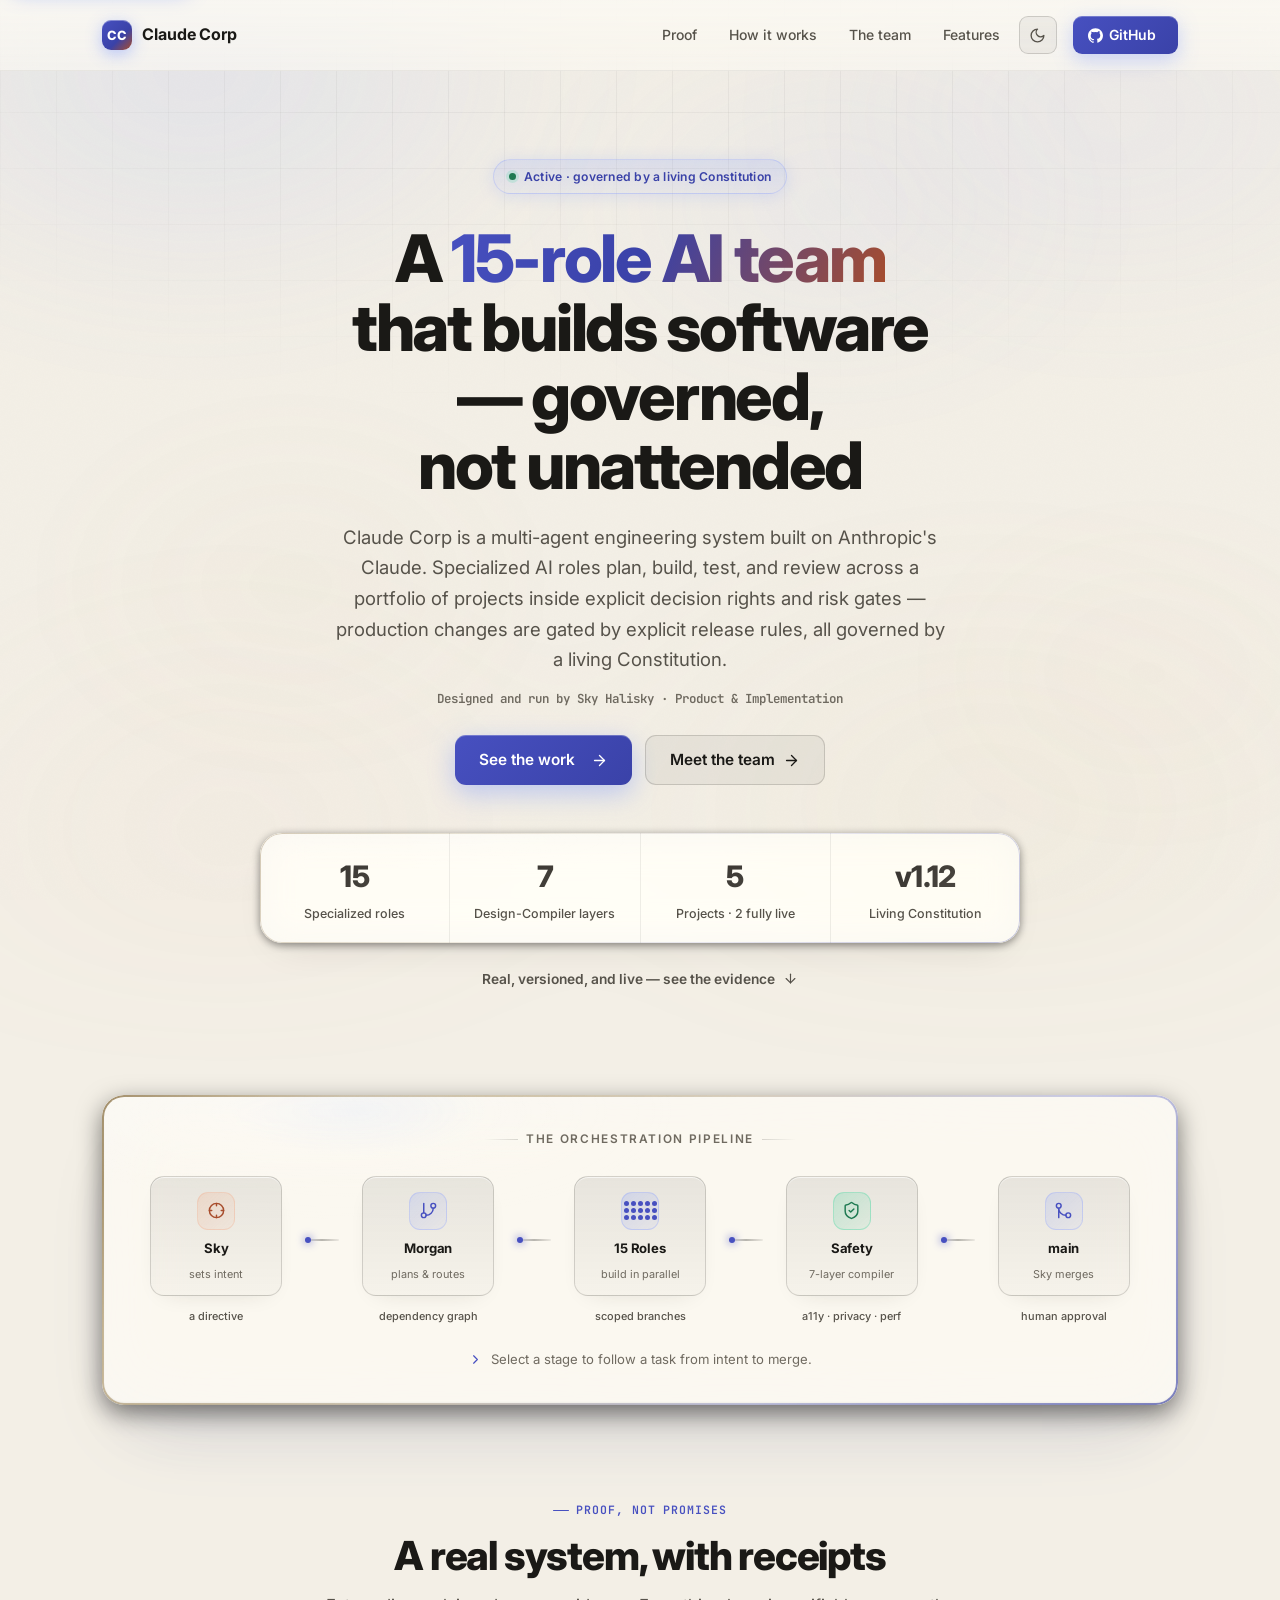
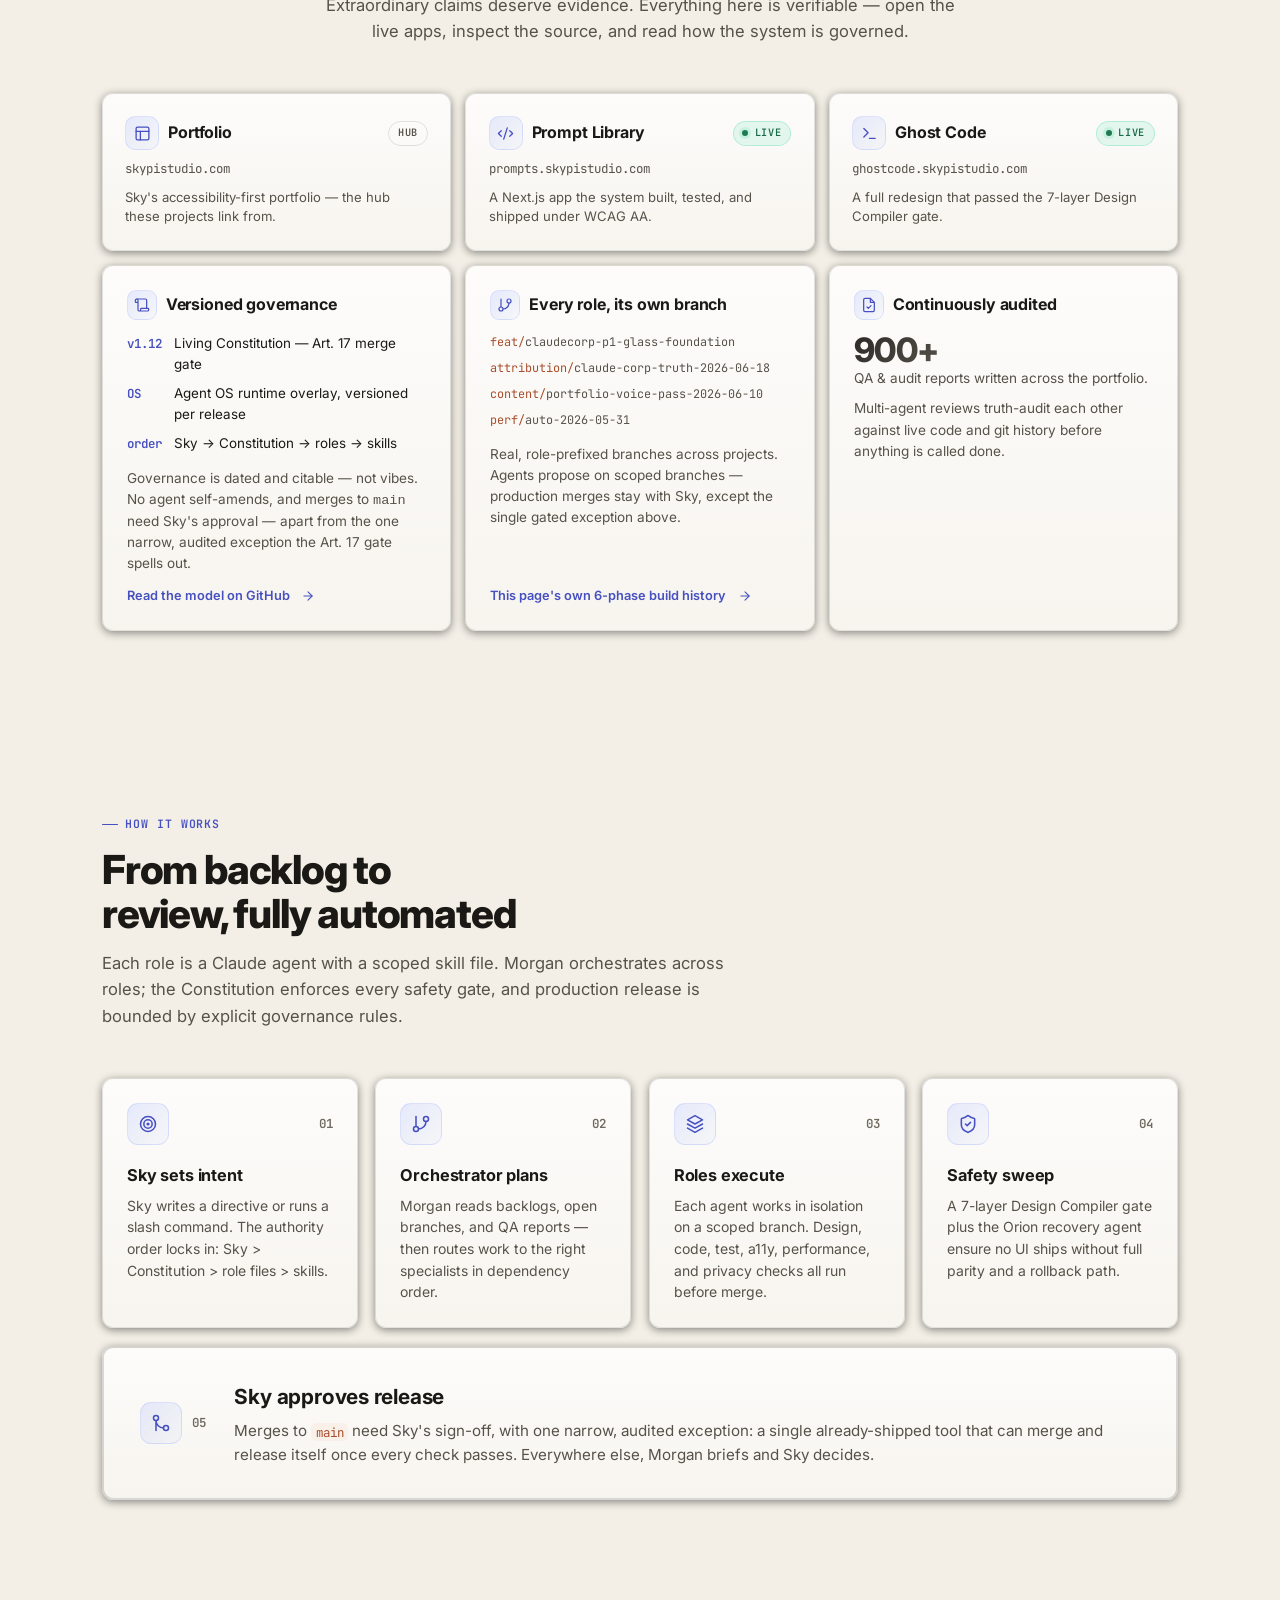
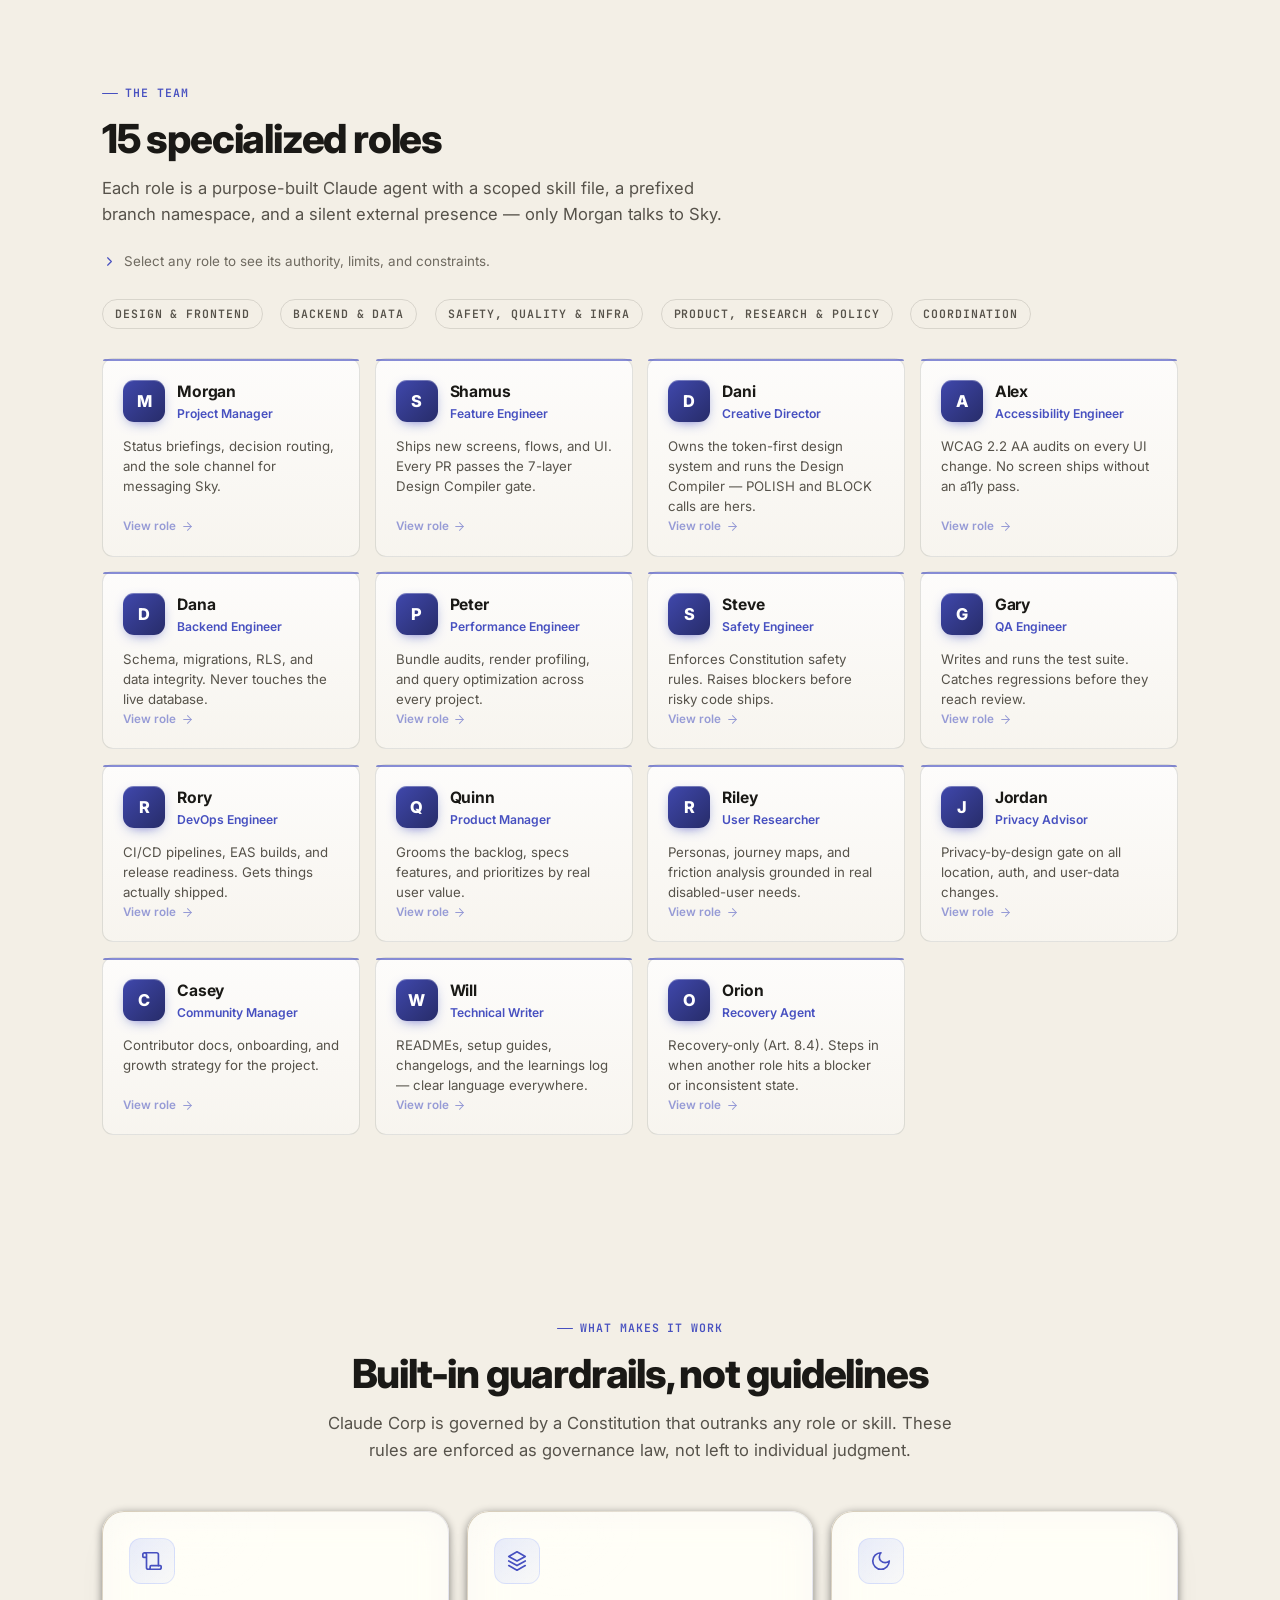
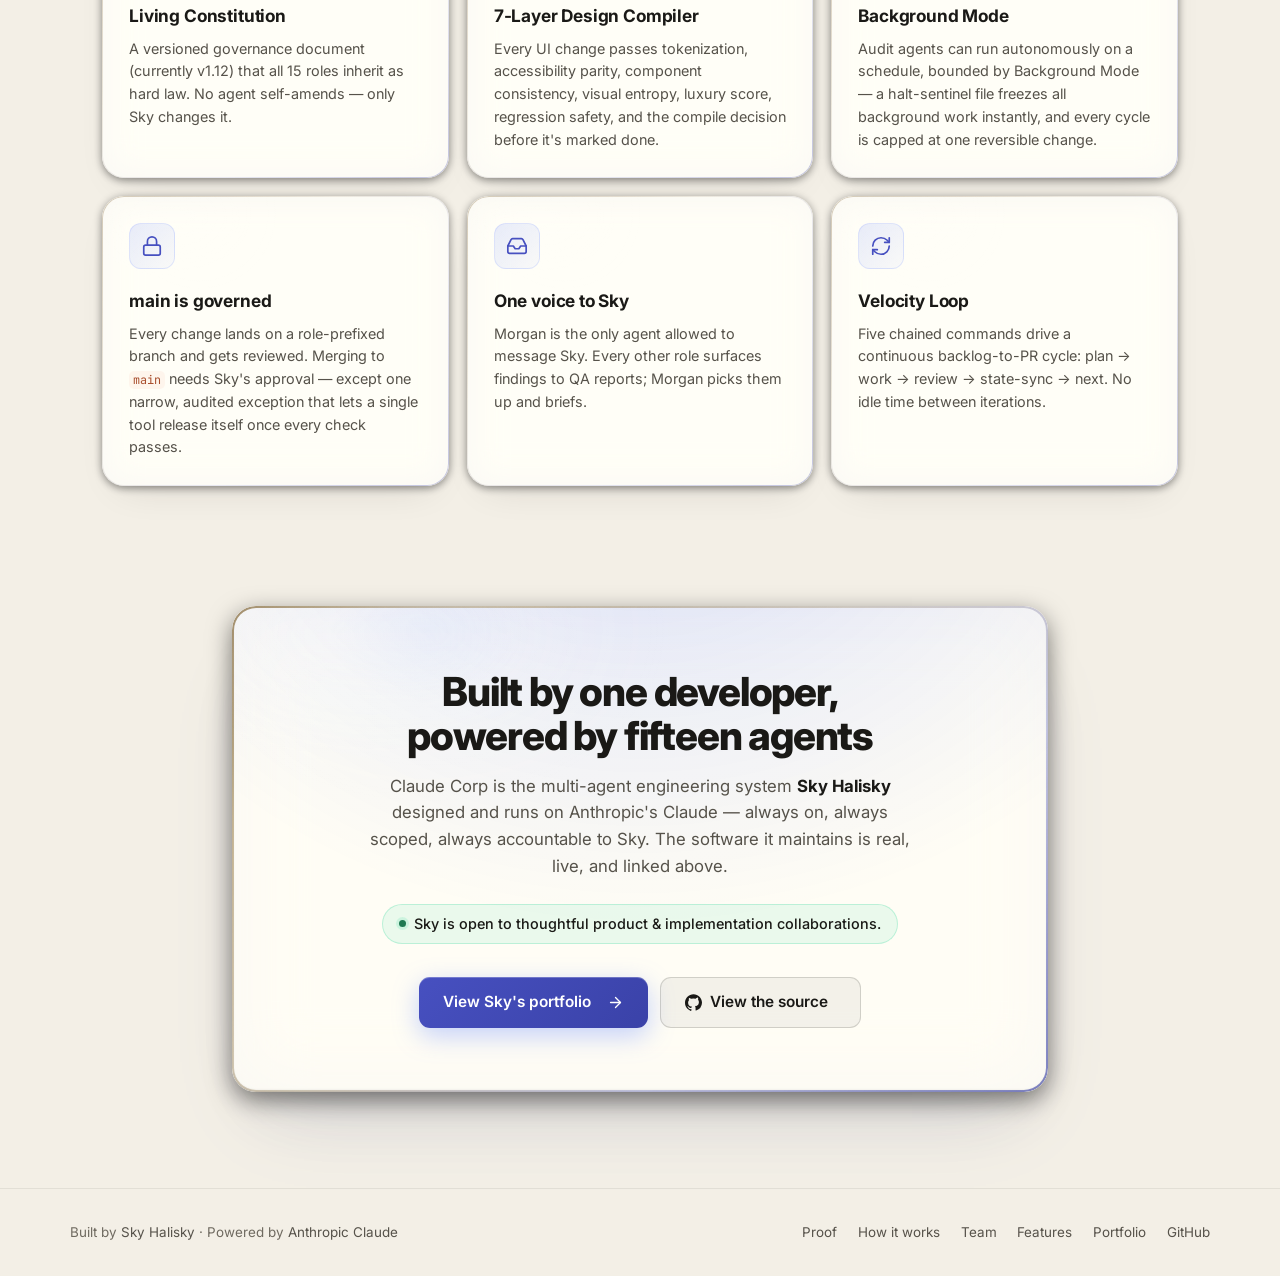
==== commit 5314e8a0: "fix(claude-corp): reconcile public governance and autonomy Public copy claimed unqualified autonomy " ====
--- a/index.html
+++ b/index.html
@@ -3,21 +3,21 @@
 <head>
   <meta charset="UTF-8" />
   <meta name="viewport" content="width=device-width, initial-scale=1.0" />
-  <title>Claude Corp — A 15-role AI team that builds software autonomously</title>
-  <meta name="description" content="Claude Corp is a multi-agent engineering system built on Anthropic's Claude. 15 specialized AI roles plan, build, test, review, and deploy across a portfolio of projects — governed by a living Constitution." />
+  <title>Claude Corp — A governed 15-role AI engineering team</title>
+  <meta name="description" content="Claude Corp is a multi-agent engineering system built on Anthropic's Claude. 15 specialized AI roles plan, build, test, and review across a portfolio of projects — production changes are governed by explicit release gates." />
 
   <!-- Open Graph / social share -->
   <meta property="og:type" content="website" />
   <meta property="og:site_name" content="Claude Corp" />
-  <meta property="og:title" content="Claude Corp — A 15-role AI team that builds software autonomously" />
-  <meta property="og:description" content="A multi-agent engineering system built on Anthropic's Claude. 15 specialized AI roles plan, build, test, review, and deploy — governed by a living Constitution." />
+  <meta property="og:title" content="Claude Corp — A governed 15-role AI engineering team" />
+  <meta property="og:description" content="A multi-agent engineering system built on Anthropic's Claude. 15 specialized AI roles plan, build, test, and review — governed by a living Constitution, with production authority constrained by explicit release gates." />
   <meta property="og:url" content="https://claudecorp.skypistudio.com/" />
   <meta property="og:image" content="https://claudecorp.skypistudio.com/og-image.png" />
   <meta property="og:image:width" content="1200" />
   <meta property="og:image:height" content="630" />
   <meta property="og:image:alt" content="Claude Corp — a 15-role AI engineering team governed by a living Constitution." />
   <meta name="twitter:card" content="summary_large_image" />
-  <meta name="twitter:title" content="Claude Corp — A 15-role AI team that builds software autonomously" />
+  <meta name="twitter:title" content="Claude Corp — A governed 15-role AI engineering team" />
   <meta name="twitter:description" content="A multi-agent engineering system built on Anthropic's Claude. 15 specialized AI roles, one living Constitution." />
   <meta name="twitter:image" content="https://claudecorp.skypistudio.com/og-image.png" />
   <meta name="twitter:image:alt" content="Claude Corp — a 15-role AI engineering team governed by a living Constitution." />
@@ -36,7 +36,7 @@
     "@type": "WebSite",
     "name": "Claude Corp",
     "url": "https://claudecorp.skypistudio.com/",
-    "description": "A multi-agent engineering system built on Anthropic's Claude — 15 specialized AI roles that plan, build, test, review, and deploy, governed by a living Constitution.",
+    "description": "A multi-agent engineering system built on Anthropic's Claude — 15 specialized AI roles that plan, build, test, and review, governed by a living Constitution, with production changes bounded by explicit governance and release gates.",
     "author": {
       "@type": "Person",
       "name": "Sky Halisky",
@@ -968,10 +968,11 @@
 <!-- HERO -->
 <div class="hero">
   <div class="badge"><span class="dot"></span> Active &middot; governed by a living Constitution</div>
-  <h1>A <span class="grad">15-role AI team</span> that builds software autonomously</h1>
+  <h1>A <span class="grad">15-role AI team</span> that builds software — governed, not unattended</h1>
   <p class="hero-desc">
     Claude Corp is a multi-agent engineering system built on Anthropic's Claude. Specialized AI roles plan,
-    build, test, review, and deploy across a portfolio of projects — all governed by a living Constitution.
+    build, test, and review across a portfolio of projects inside explicit decision rights and risk gates —
+    production changes are gated by explicit release rules, all governed by a living Constitution.
   </p>
   <p class="hero-byline">Designed and run by Sky Halisky · Product &amp; Implementation</p>
   <div class="hero-actions">
@@ -1096,7 +1097,7 @@
         <li><b>OS</b> Agent OS runtime overlay, versioned per release</li>
         <li><b>order</b> Sky → Constitution → roles → skills</li>
       </ul>
-      <p>Governance is dated and citable — not vibes. No agent self-amends; <code>main</code> is sacred and only Sky merges.</p>
+      <p>Governance is dated and citable — not vibes. No agent self-amends, and merges to <code>main</code> need Sky's approval — apart from the one narrow, audited exception the Art. 17 gate spells out.</p>
       <a class="proof-link" href="https://github.com/Skypie99/Claude_Corp" target="_blank" rel="noopener">Read the model on GitHub<span class="vh"> (opens in new tab)</span> <svg class="icon" viewBox="0 0 24 24" aria-hidden="true"><path d="M5 12h14"/><path d="m12 5 7 7-7 7"/></svg></a>
     </div>
 
@@ -1108,7 +1109,7 @@
         <li><span class="pre">content/</span>portfolio-voice-pass-2026-06-10</li>
         <li><span class="pre">perf/</span>auto-2026-05-31</li>
       </ul>
-      <p>Real, role-prefixed branches across projects. Agents propose on scoped branches; nothing reaches <code>main</code> without Sky's review.</p>
+      <p>Real, role-prefixed branches across projects. Agents propose on scoped branches — production merges stay with Sky, except the single gated exception above.</p>
       <a class="proof-link" href="https://github.com/Skypie99/Claude_Corp/commits/main" target="_blank" rel="noopener">This page's own 6-phase build history<span class="vh"> (opens in new tab)</span> <svg class="icon" viewBox="0 0 24 24" aria-hidden="true"><path d="M5 12h14"/><path d="m12 5 7 7-7 7"/></svg></a>
     </div>
 
@@ -1124,8 +1125,8 @@
 <section id="how" aria-labelledby="how-h">
   <div class="sec-head">
     <div class="eyebrow">How it works</div>
-    <h2 id="how-h">From backlog to deploy, automated</h2>
-    <p class="sec-desc">Each role is a Claude agent with a scoped skill file. Morgan orchestrates across roles; the Constitution enforces every safety gate.</p>
+    <h2 id="how-h">From backlog to review, fully automated</h2>
+    <p class="sec-desc">Each role is a Claude agent with a scoped skill file. Morgan orchestrates across roles; the Constitution enforces every safety gate, and production release is bounded by explicit governance rules.</p>
   </div>
   <div class="steps">
     <div class="step">
@@ -1150,8 +1151,8 @@
     </div>
     <div class="step step-feature">
       <div class="step-top"><div class="step-ico"><svg class="icon" viewBox="0 0 24 24" aria-hidden="true"><circle cx="18" cy="18" r="3"/><circle cx="6" cy="6" r="3"/><path d="M6 21V9a9 9 0 0 0 9 9"/></svg></div><div class="step-num">05</div></div>
-      <h3>Sky merges</h3>
-      <p>Only Sky touches <code>main</code>. Agents branch, propose, and report — never auto-merge. Morgan briefs; Sky decides.</p>
+      <h3>Sky approves release</h3>
+      <p>Merges to <code>main</code> need Sky's sign-off, with one narrow, audited exception: a single already-shipped tool that can merge and release itself once every check passes. Everywhere else, Morgan briefs and Sky decides.</p>
     </div>
   </div>
 </section>
@@ -1204,7 +1205,7 @@
   <div class="sec-head center">
     <div class="eyebrow">What makes it work</div>
     <h2 id="features-h">Built-in guardrails, not guidelines</h2>
-    <p class="sec-desc">Claude Corp is governed by a Constitution that outranks any role or skill. Safety is structural, not aspirational.</p>
+    <p class="sec-desc">Claude Corp is governed by a Constitution that outranks any role or skill. These rules are enforced as governance law, not left to individual judgment.</p>
   </div>
   <div class="features">
     <div class="feature glass-card">
@@ -1224,8 +1225,8 @@
     </div>
     <div class="feature glass-card">
       <div class="feature-ico"><svg class="icon" viewBox="0 0 24 24" aria-hidden="true"><rect width="18" height="11" x="3" y="11" rx="2"/><path d="M7 11V7a5 5 0 0 1 10 0v4"/></svg></div>
-      <h3>main is sacred</h3>
-      <p>No agent ever touches <code>main</code>. Every change lands on a role-prefixed branch, gets reviewed, and merges only when Sky approves.</p>
+      <h3>main is governed</h3>
+      <p>Every change lands on a role-prefixed branch and gets reviewed. Merging to <code>main</code> needs Sky's approval — except one narrow, audited exception that lets a single tool release itself once every check passes.</p>
     </div>
     <div class="feature glass-card">
       <div class="feature-ico"><svg class="icon" viewBox="0 0 24 24" aria-hidden="true"><polyline points="22 12 16 12 14 15 10 15 8 12 2 12"/><path d="M5.5 5.1 2 12v6a2 2 0 0 0 2 2h16a2 2 0 0 0 2-2v-6l-3.5-6.9A2 2 0 0 0 16.8 4H7.2a2 2 0 0 0-1.7 1.1z"/></svg></div>
@@ -1244,7 +1245,7 @@
 <div class="cta-band">
   <div class="cta-inner glass-card-feature">
     <h2>Built by one developer, powered by fifteen agents</h2>
-    <p>Claude Corp is the multi-agent engineering system <strong>Sky Halisky</strong> designed and runs on Anthropic's Claude — always on, always scoped, always human-approved. The software it maintains is real, live, and linked above.</p>
+    <p>Claude Corp is the multi-agent engineering system <strong>Sky Halisky</strong> designed and runs on Anthropic's Claude — always on, always scoped, always accountable to Sky. The software it maintains is real, live, and linked above.</p>
     <p class="cta-availability"><span class="dot" aria-hidden="true"></span> Sky is open to thoughtful product &amp; implementation collaborations.</p>
     <div class="hero-actions">
       <a href="https://skypistudio.com" class="btn btn-primary" target="_blank" rel="noopener">
@@ -1388,7 +1389,7 @@
         specialties: ["CI/CD pipelines", "Deployment automation", "Build configuration", "Monitoring setup"],
         may: ["Manage deployment pipelines", "Provision infrastructure", "Set up monitoring", "Recommend infra changes"],
         mustNot: ["Deploy to production unattended", "Skip infrastructure testing", "Ignore security in infra"],
-        constraints: ["Only Sky merges to main", "Deployments follow change control"] },
+        constraints: ["Merges to main need Sky's approval, except one narrow, audited exception", "Deployments follow change control — never unattended"] },
       "Quinn": { role: "Product Manager", domain: "Requirements, prioritization, and the roadmap.",
         specialties: ["Requirements definition", "Feature prioritization", "Roadmap planning", "Product strategy"],
         may: ["Define product requirements", "Prioritize features", "Write user stories", "Guide product direction"],
@@ -1549,9 +1550,9 @@
       "Safety":   { role: "7-layer compiler", nc: "var(--ok-text)",
         body: ["A 7-layer Design Compiler gate runs before any UI is called done: tokenization, accessibility parity, component consistency, visual entropy, luxury score, regression safety, and the compile decision.",
                "The Orion recovery agent stands by to restore a safe state if a role hits a blocker."] },
-      "main":     { role: "Sky merges",       nc: "var(--accent)",
-        body: ["No agent ever touches <code>main</code>. Every change lands on a branch, gets reviewed, and merges only when Sky approves.",
-               "Morgan briefs; Sky decides. Human approval is the last gate."] }
+      "main":     { role: "Sky approves release", nc: "var(--accent)",
+        body: ["Every change lands on a branch and gets reviewed. Merging to <code>main</code> needs Sky's approval in every case but one: a single, already-shipped tool holds a narrow, audited, revocable exception to merge and release itself once every check passes.",
+               "Everywhere else, Morgan briefs and Sky decides — human approval is the last gate."] }
     };
 
     var flow = document.querySelector('.pipeline .flow');
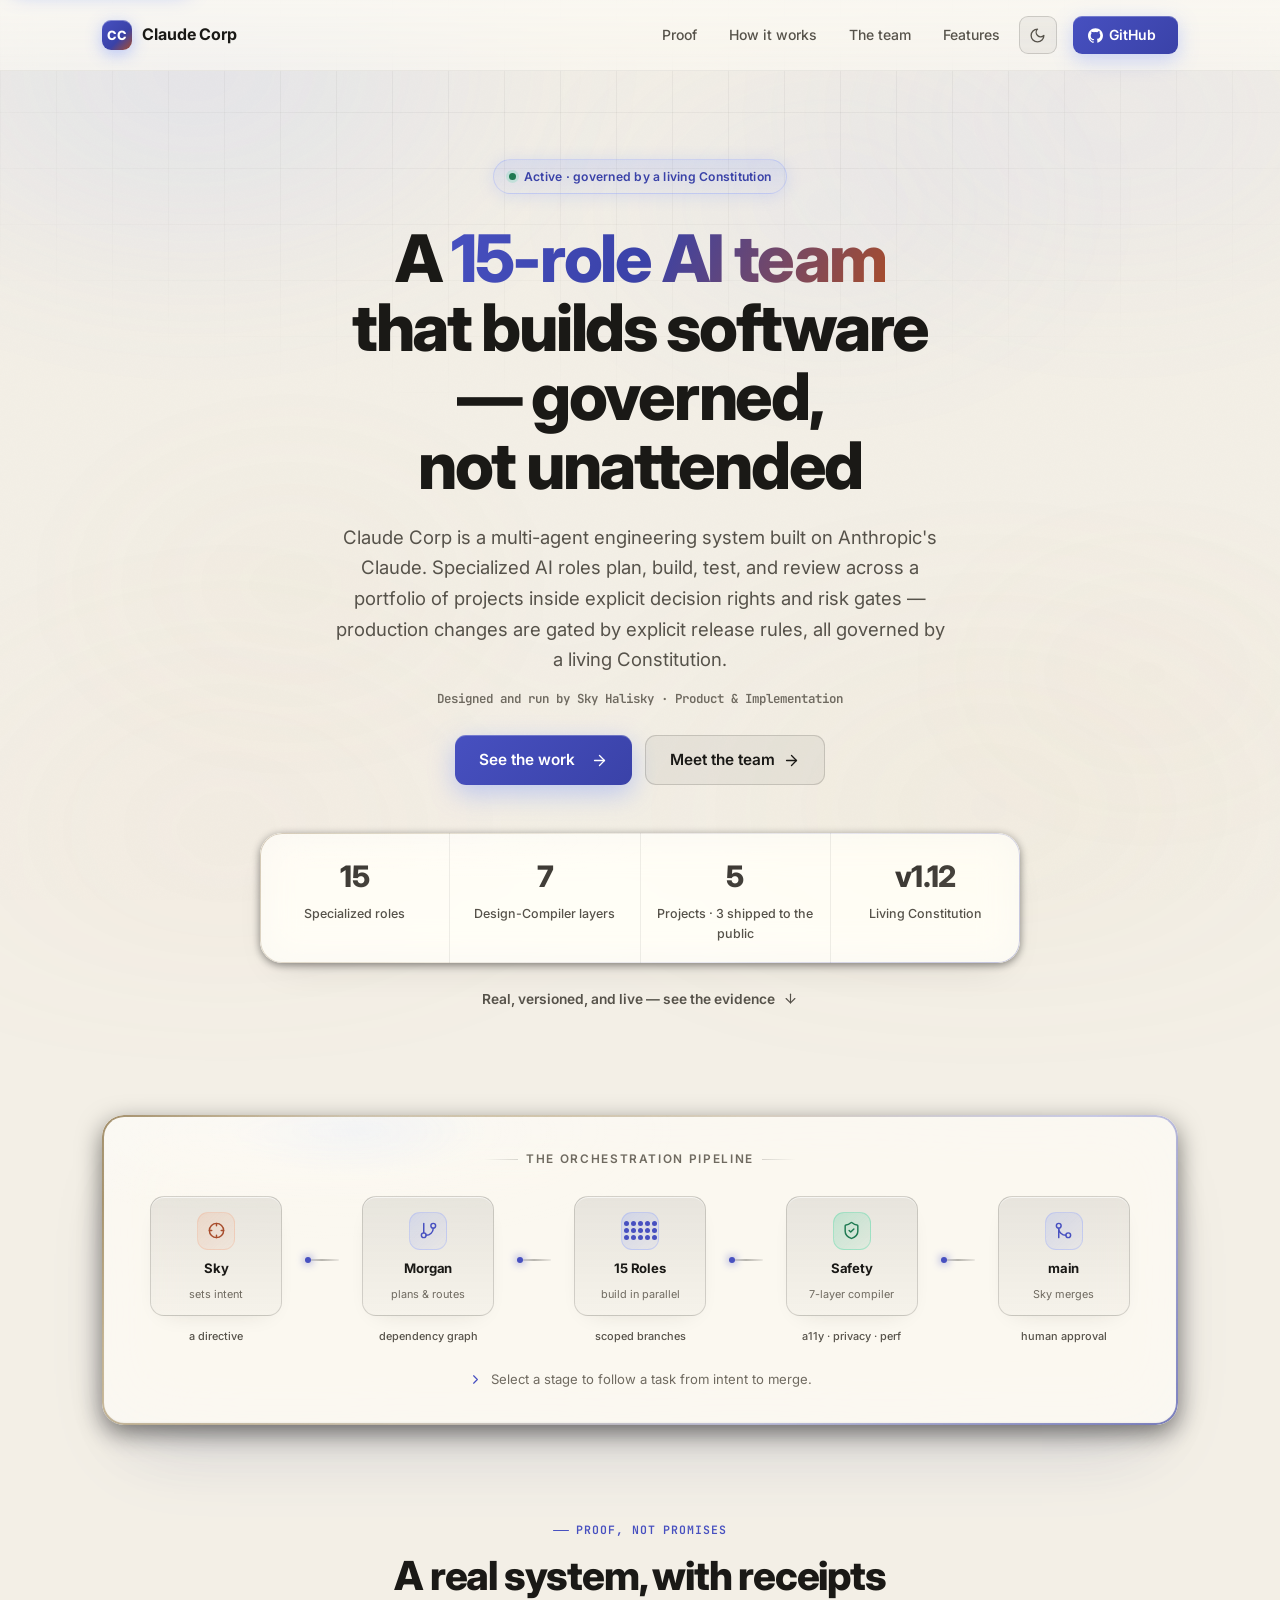
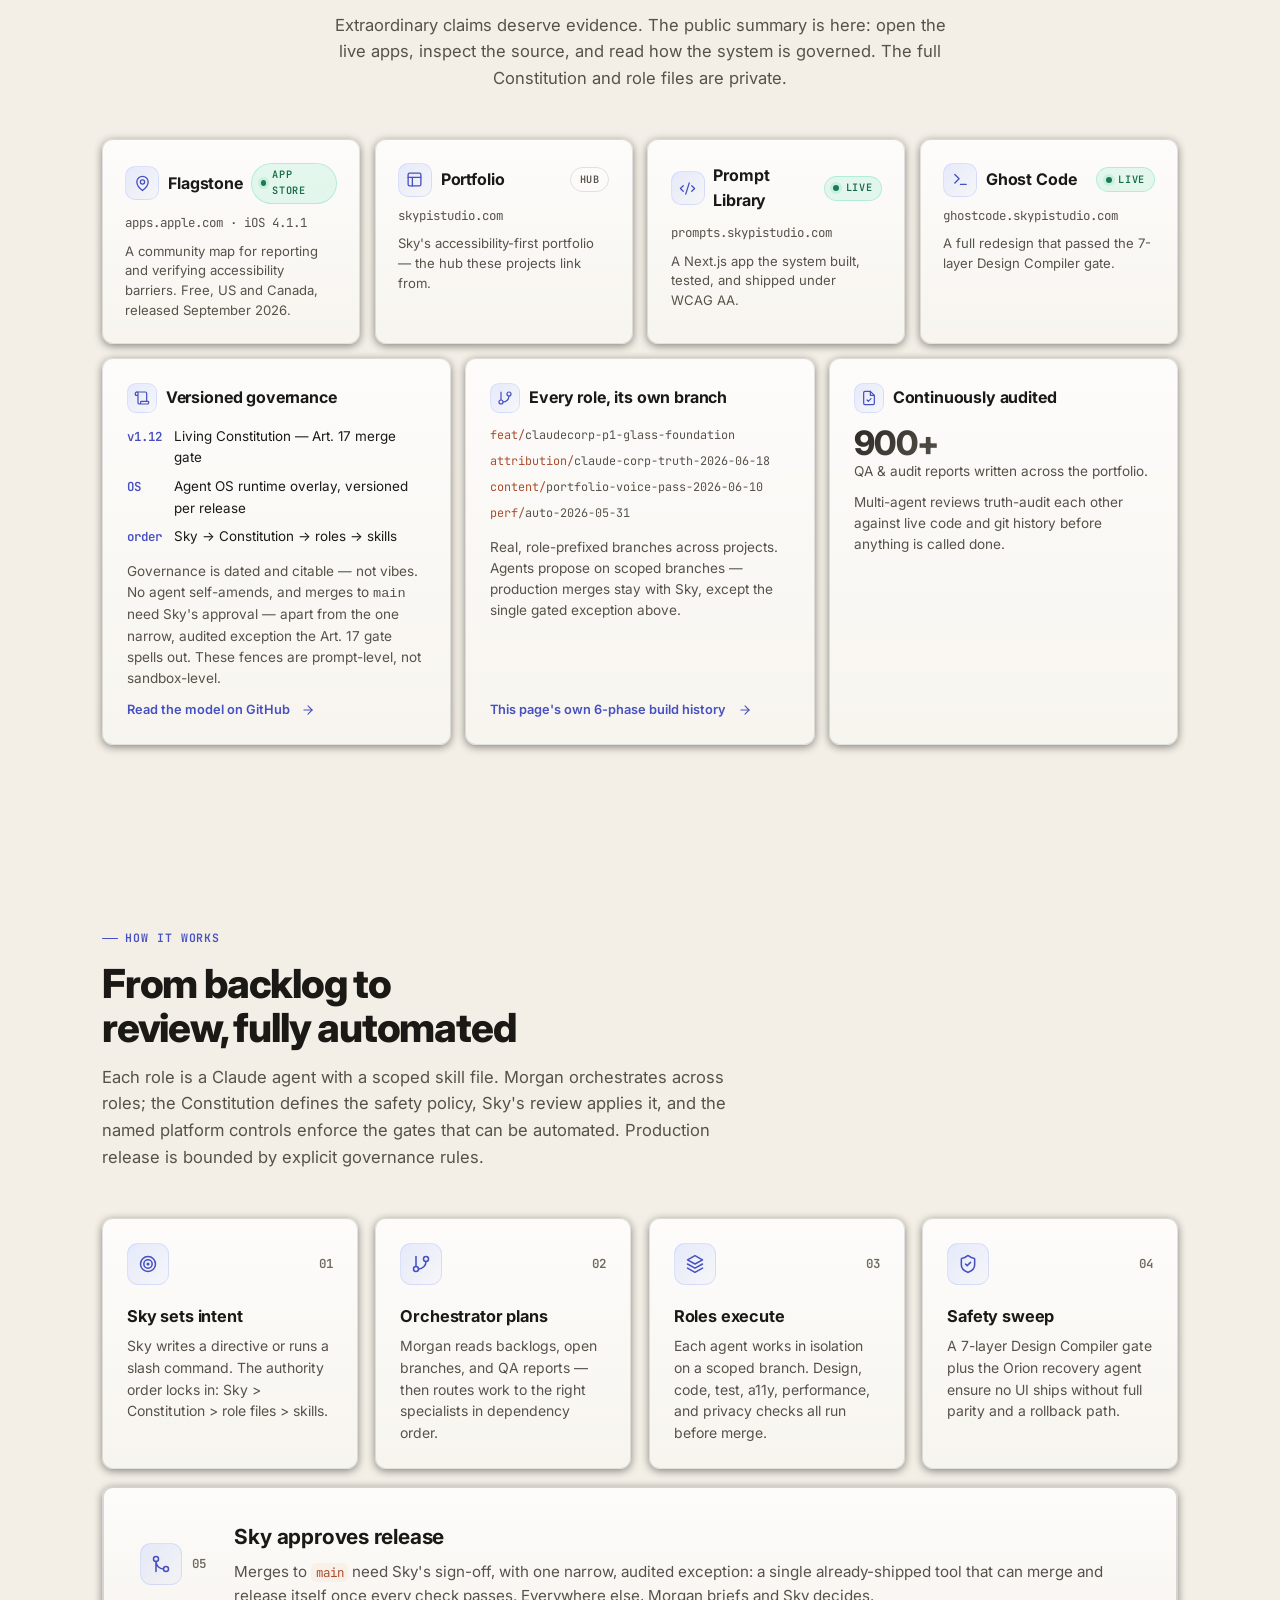
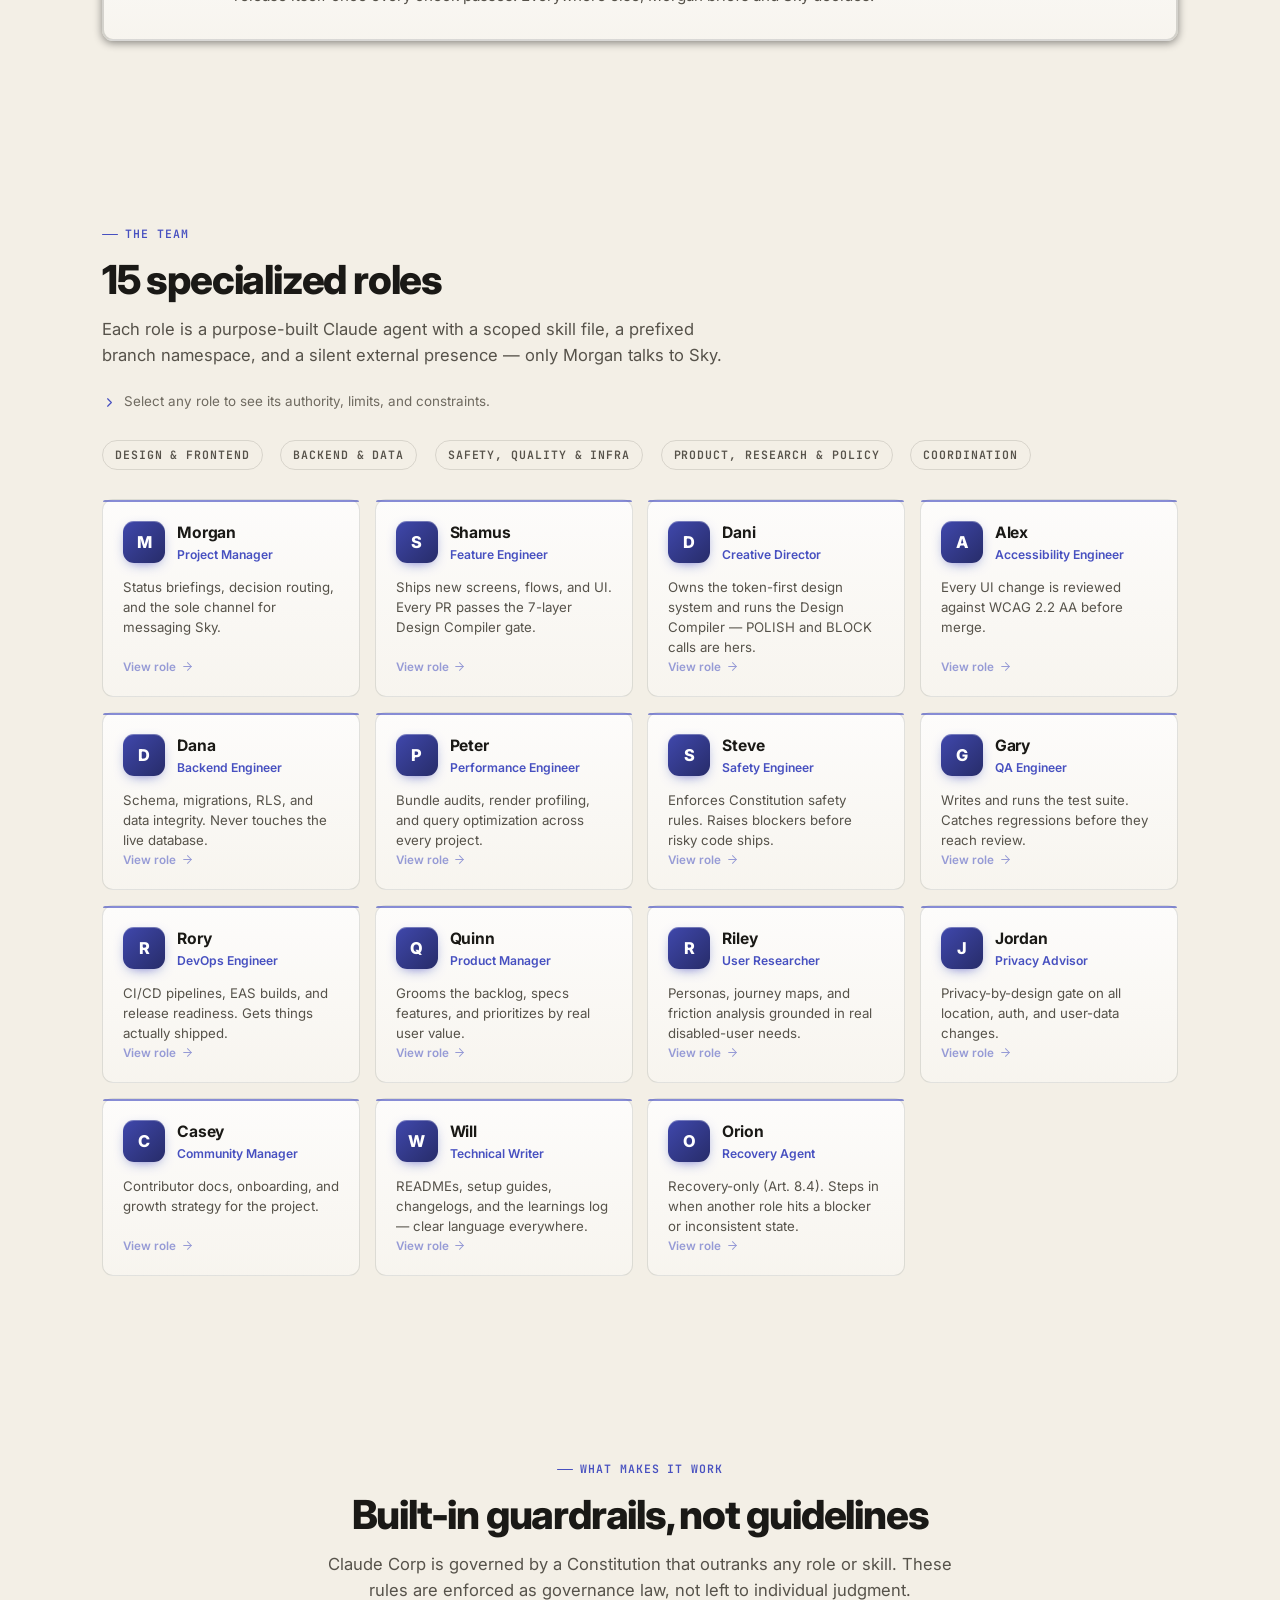
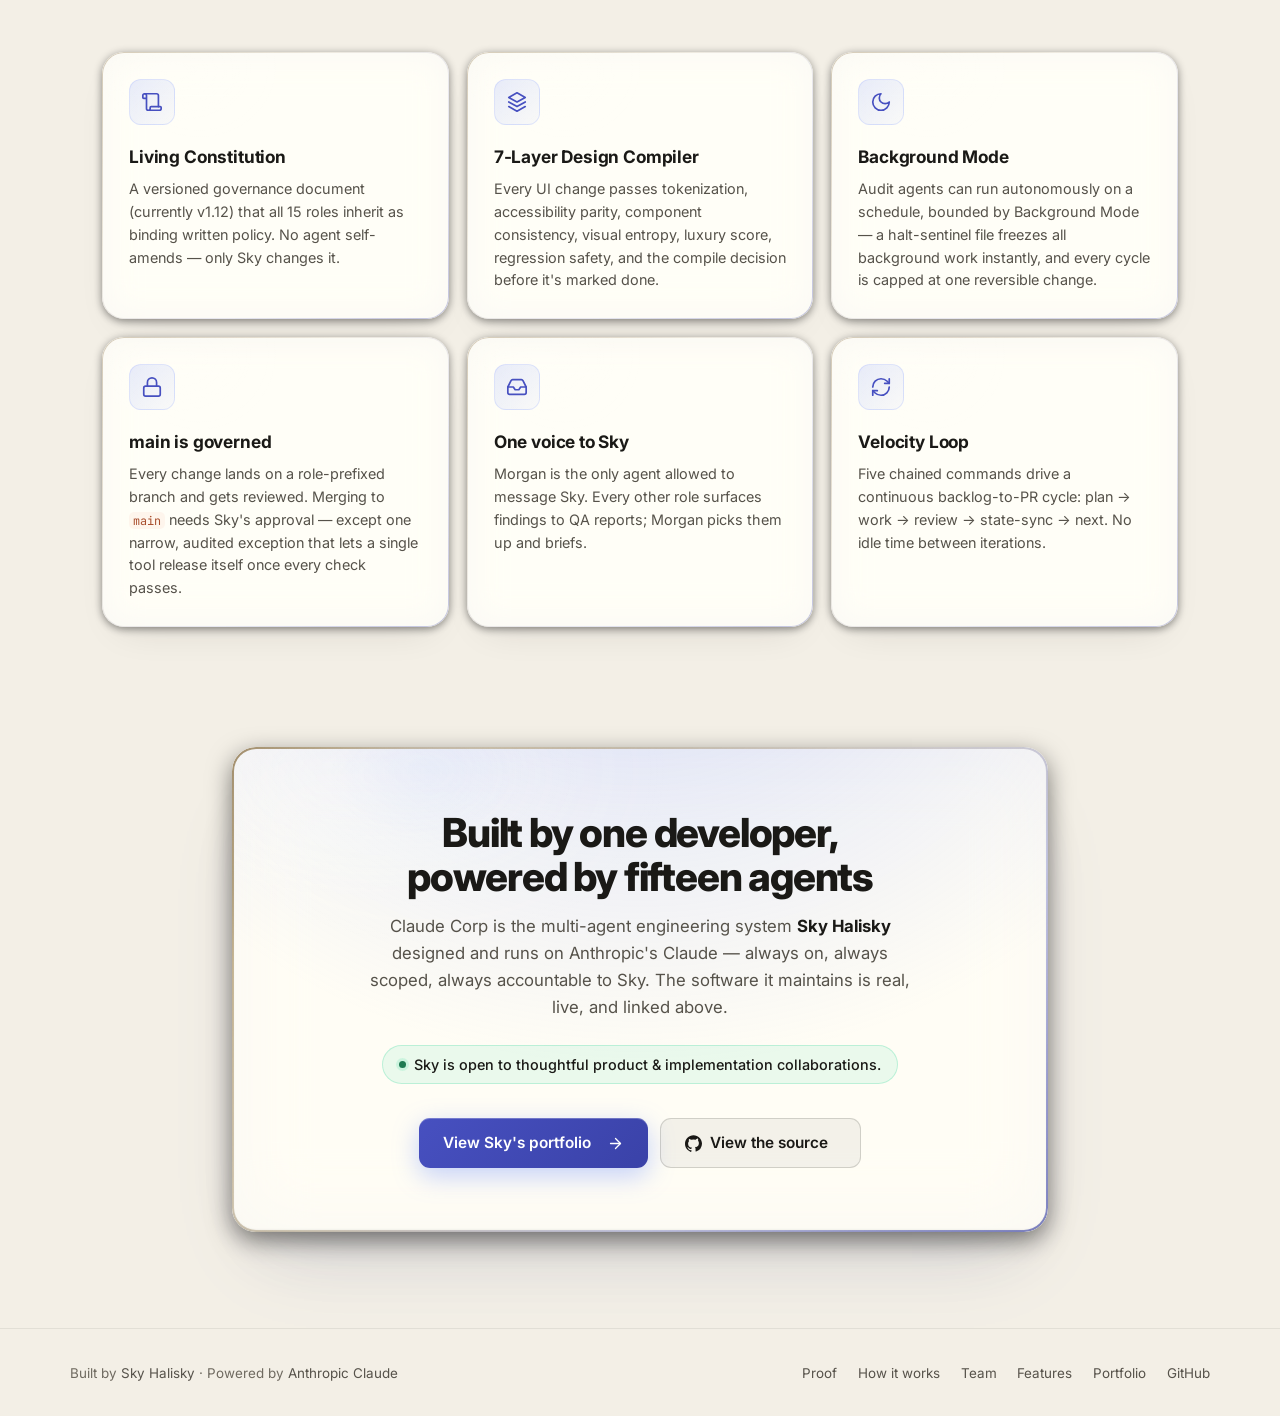
==== commit d57bda01: "fix(site): add Flagstone release proof and scope enforcement claims - Replace the pre-release '2 ful" ====
--- a/index.html
+++ b/index.html
@@ -771,12 +771,12 @@
     .live-pill { display: inline-flex; align-items: center; gap: 0.4rem; font-family: "JetBrains Mono", monospace; font-size: 0.64rem; font-weight: 600; letter-spacing: 0.06em; text-transform: uppercase; color: var(--ok-text);
       padding: 0.2rem 0.55rem; border-radius: 999px; background: rgba(52,211,153,0.12); border: 1px solid rgba(52,211,153,0.28); }
     .live-pill::before { content: ""; width: 6px; height: 6px; border-radius: 50%; background: var(--emerald); box-shadow: 0 0 0 3px rgba(52,211,153,0.16); }
-    /* TF-1 (CRIT L1-01): the Portfolio tile is a hub, not a third live project —
-       a modifier (not a new class) so it inherits :917's forced-colors border
-       coverage for free. Overriding border-color (not the `border` shorthand)
-       keeps the base rule's 1px/solid; dropping the ::before dot makes "a status
-       dot exists" an exclusively-liveness signal, which is what makes the count
-       reconcile at a glance. */
+    /* TF-1 (CRIT L1-01): the Portfolio tile is a hub, not one of the live
+       projects — a modifier (not a new class) so it inherits :917's forced-colors
+       border coverage for free. Overriding border-color (not the `border`
+       shorthand) keeps the base rule's 1px/solid; dropping the ::before dot makes
+       "a status dot exists" an exclusively-liveness signal, which is what makes
+       the count reconcile at a glance. */
     .live-pill.is-hub { color: var(--text-muted); background-color: transparent; border-color: var(--border); }
     .live-pill.is-hub::before { display: none; }
     .appurl { font-family: "JetBrains Mono", monospace; font-size: 0.78rem; color: var(--text-muted); overflow-wrap: anywhere; }
@@ -986,7 +986,7 @@
   <div class="stats glass-card">
     <div class="stat"><div class="num">15</div><div class="lbl">Specialized roles</div></div>
     <div class="stat"><div class="num">7</div><div class="lbl">Design-Compiler layers</div></div>
-    <div class="stat"><div class="num">5</div><div class="lbl">Projects · 2 fully live</div></div>
+    <div class="stat"><div class="num">5</div><div class="lbl">Projects · 3 shipped to the public</div></div>
     <div class="stat"><div class="num">v1.12</div><div class="lbl">Living Constitution</div></div>
   </div>
 
@@ -1057,11 +1057,19 @@
   <div class="sec-head center">
     <div class="eyebrow">Proof, not promises</div>
     <h2 id="proof-h">A real system, with receipts</h2>
-    <p class="sec-desc">Extraordinary claims deserve evidence. Everything here is verifiable — open the live apps, inspect the source, and read how the system is governed.</p>
+    <p class="sec-desc">Extraordinary claims deserve evidence. The public summary is here: open the live apps, inspect the source, and read how the system is governed. The full Constitution and role files are private.</p>
   </div>
 
   <!-- live apps you can open -->
   <div class="proof-apps">
+    <a class="applink" href="https://apps.apple.com/app/flagstone-accessibility-map/id6774709116" target="_blank" rel="noopener">
+      <div class="apptop">
+        <span class="appname"><span class="appdot"><svg class="icon" viewBox="0 0 24 24" aria-hidden="true"><path d="M20 10c0 6-8 12-8 12s-8-6-8-12a8 8 0 0 1 16 0Z"/><circle cx="12" cy="10" r="3"/></svg></span> Flagstone<span class="vh"> (opens in new tab)</span></span>
+        <span class="live-pill">App Store</span>
+      </div>
+      <div class="appurl">apps.apple.com · iOS 4.1.1</div>
+      <div class="appdesc">A community map for reporting and verifying accessibility barriers. Free, US and Canada, released September 2026.</div>
+    </a>
     <a class="applink" href="https://skypistudio.com" target="_blank" rel="noopener">
       <div class="apptop">
         <span class="appname"><span class="appdot"><svg class="icon" viewBox="0 0 24 24" aria-hidden="true"><path d="M3 9h18"/><path d="M9 21V9"/><rect width="18" height="18" x="3" y="3" rx="2"/></svg></span> Portfolio<span class="vh"> (opens in new tab)</span></span>
@@ -1097,7 +1105,7 @@
         <li><b>OS</b> Agent OS runtime overlay, versioned per release</li>
         <li><b>order</b> Sky → Constitution → roles → skills</li>
       </ul>
-      <p>Governance is dated and citable — not vibes. No agent self-amends, and merges to <code>main</code> need Sky's approval — apart from the one narrow, audited exception the Art. 17 gate spells out.</p>
+      <p>Governance is dated and citable — not vibes. No agent self-amends, and merges to <code>main</code> need Sky's approval — apart from the one narrow, audited exception the Art. 17 gate spells out. These fences are prompt-level, not sandbox-level.</p>
       <a class="proof-link" href="https://github.com/Skypie99/Claude_Corp" target="_blank" rel="noopener">Read the model on GitHub<span class="vh"> (opens in new tab)</span> <svg class="icon" viewBox="0 0 24 24" aria-hidden="true"><path d="M5 12h14"/><path d="m12 5 7 7-7 7"/></svg></a>
     </div>
 
@@ -1126,7 +1134,7 @@
   <div class="sec-head">
     <div class="eyebrow">How it works</div>
     <h2 id="how-h">From backlog to review, fully automated</h2>
-    <p class="sec-desc">Each role is a Claude agent with a scoped skill file. Morgan orchestrates across roles; the Constitution enforces every safety gate, and production release is bounded by explicit governance rules.</p>
+    <p class="sec-desc">Each role is a Claude agent with a scoped skill file. Morgan orchestrates across roles; the Constitution defines the safety policy, Sky's review applies it, and the named platform controls enforce the gates that can be automated. Production release is bounded by explicit governance rules.</p>
   </div>
   <div class="steps">
     <div class="step">
@@ -1181,7 +1189,7 @@
     <!-- Design & Frontend -->
     <div class="role" data-cat="Design &amp; Frontend" style="--rc:var(--accent)"><div class="role-top"><div class="mono">S</div><div><div class="role-name">Shamus</div><div class="role-title">Feature Engineer</div></div></div><div class="role-desc">Ships new screens, flows, and UI. Every PR passes the 7-layer Design Compiler gate.</div></div>
     <div class="role" data-cat="Design &amp; Frontend" style="--rc:var(--accent)"><div class="role-top"><div class="mono">D</div><div><div class="role-name">Dani</div><div class="role-title">Creative Director</div></div></div><div class="role-desc">Owns the token-first design system and runs the Design Compiler — POLISH and BLOCK calls are hers.</div></div>
-    <div class="role" data-cat="Design &amp; Frontend" style="--rc:var(--accent)"><div class="role-top"><div class="mono">A</div><div><div class="role-name">Alex</div><div class="role-title">Accessibility Engineer</div></div></div><div class="role-desc">WCAG 2.2 AA audits on every UI change. No screen ships without an a11y pass.</div></div>
+    <div class="role" data-cat="Design &amp; Frontend" style="--rc:var(--accent)"><div class="role-top"><div class="mono">A</div><div><div class="role-name">Alex</div><div class="role-title">Accessibility Engineer</div></div></div><div class="role-desc">Every UI change is reviewed against WCAG 2.2 AA before merge.</div></div>
     <!-- Backend & Data -->
     <div class="role" data-cat="Backend &amp; Data" style="--rc:var(--accent)"><div class="role-top"><div class="mono">D</div><div><div class="role-name">Dana</div><div class="role-title">Backend Engineer</div></div></div><div class="role-desc">Schema, migrations, RLS, and data integrity. Never touches the live database.</div></div>
     <div class="role" data-cat="Backend &amp; Data" style="--rc:var(--accent)"><div class="role-top"><div class="mono">P</div><div><div class="role-name">Peter</div><div class="role-title">Performance Engineer</div></div></div><div class="role-desc">Bundle audits, render profiling, and query optimization across every project.</div></div>
@@ -1211,7 +1219,7 @@
     <div class="feature glass-card">
       <div class="feature-ico"><svg class="icon" viewBox="0 0 24 24" aria-hidden="true"><path d="M19 17V5a2 2 0 0 0-2-2H4"/><path d="M8 21h12a2 2 0 0 0 2-2v-1a1 1 0 0 0-1-1H11a1 1 0 0 0-1 1v1a2 2 0 1 1-4 0V5a2 2 0 1 0-4 0v2a1 1 0 0 0 1 1h3"/></svg></div>
       <h3>Living Constitution</h3>
-      <p>A versioned governance document (currently v1.12) that all 15 roles inherit as hard law. No agent self-amends — only Sky changes it.</p>
+      <p>A versioned governance document (currently v1.12) that all 15 roles inherit as binding written policy. No agent self-amends — only Sky changes it.</p>
     </div>
     <div class="feature glass-card">
       <div class="feature-ico"><svg class="icon" viewBox="0 0 24 24" aria-hidden="true"><path d="m12 2 9 5-9 5-9-5 9-5Z"/><path d="m3 12 9 5 9-5"/><path d="m3 17 9 5 9-5"/></svg></div>
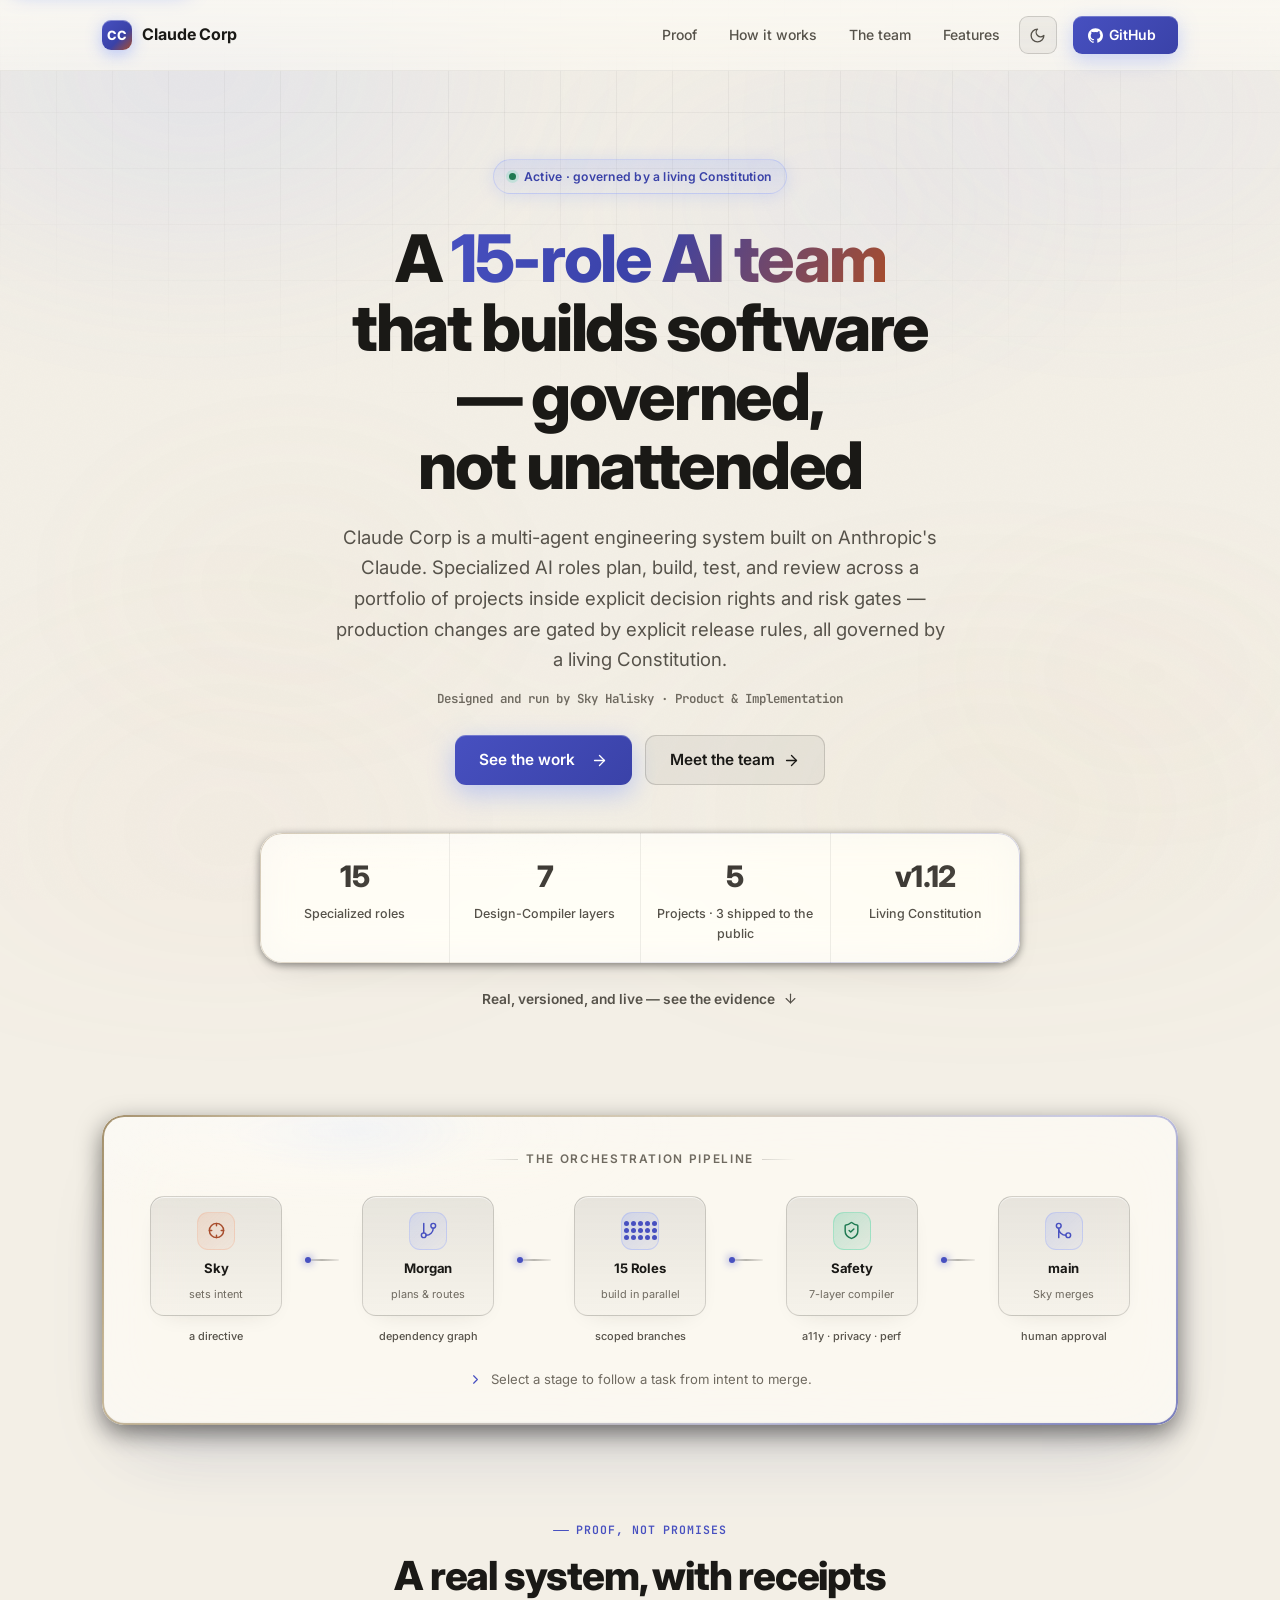
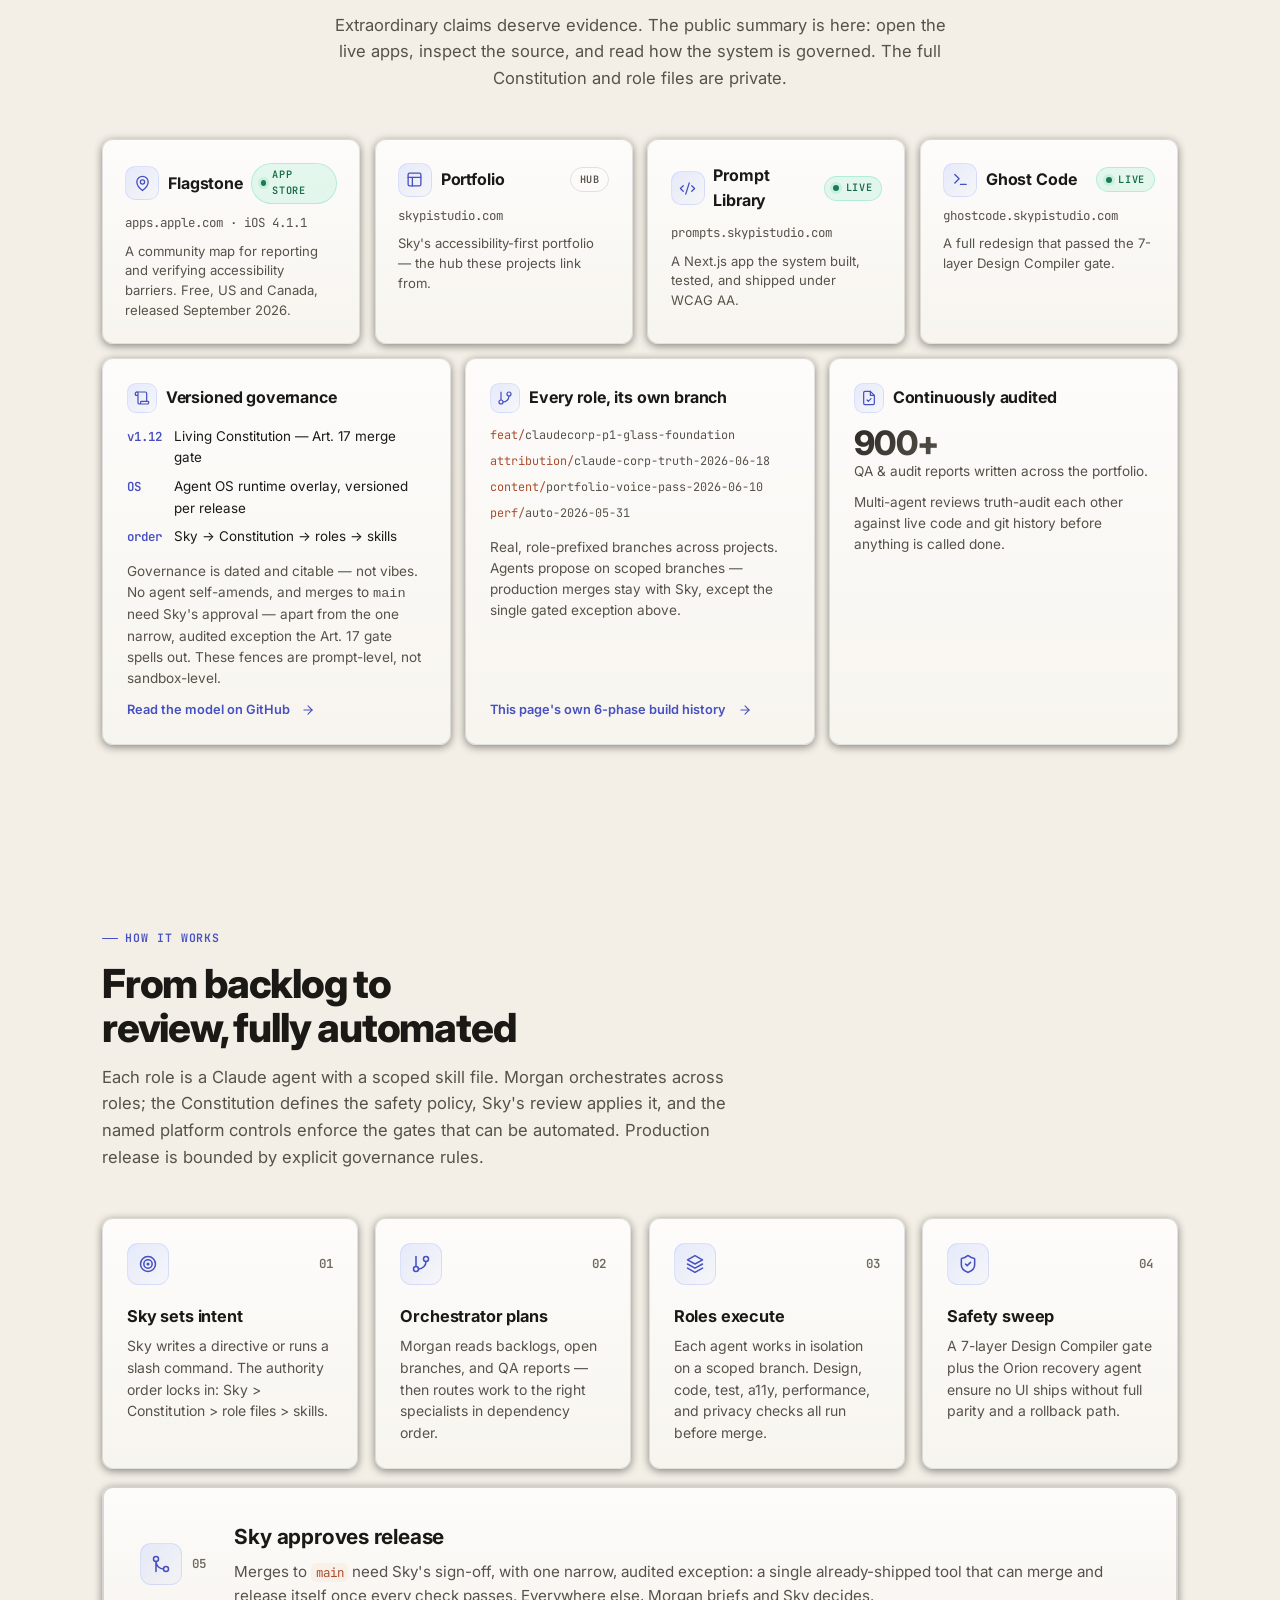
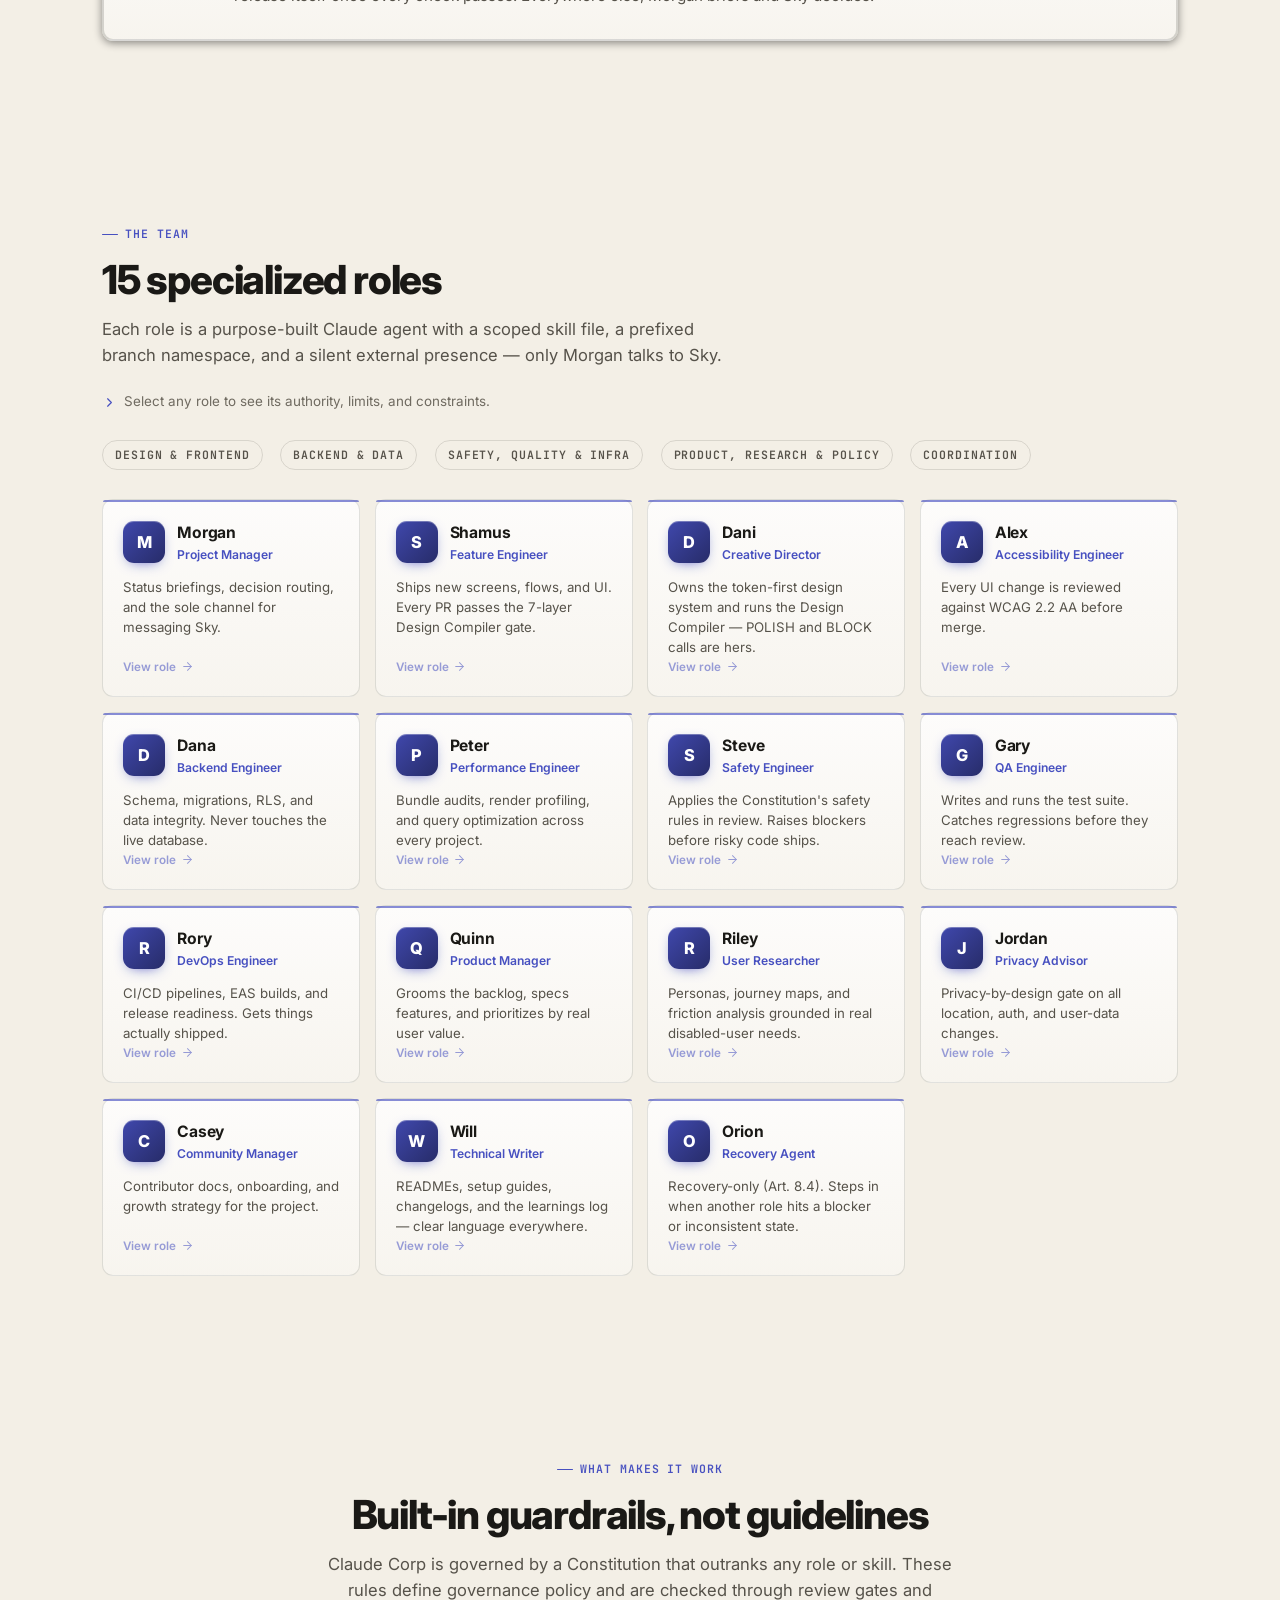
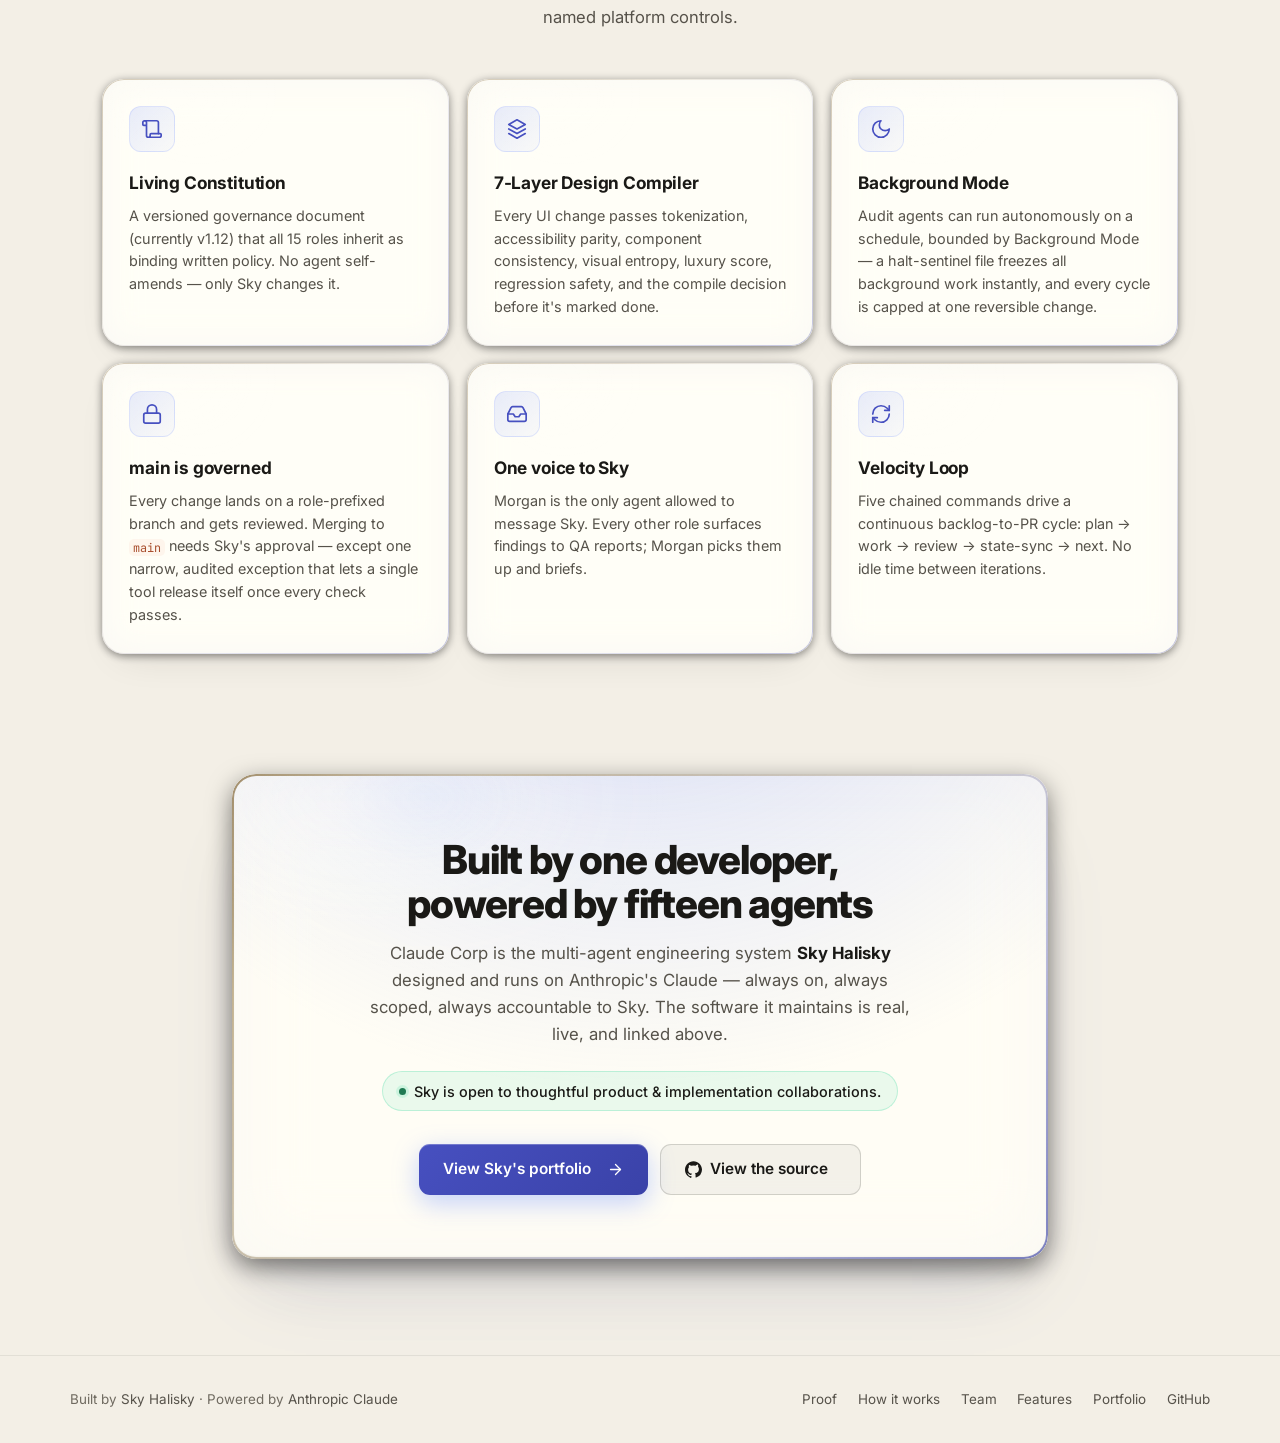
==== commit 171a4cc3: "fix(copy): align remaining governance claims with review policy" ====
--- a/index.html
+++ b/index.html
@@ -1194,7 +1194,7 @@
     <div class="role" data-cat="Backend &amp; Data" style="--rc:var(--accent)"><div class="role-top"><div class="mono">D</div><div><div class="role-name">Dana</div><div class="role-title">Backend Engineer</div></div></div><div class="role-desc">Schema, migrations, RLS, and data integrity. Never touches the live database.</div></div>
     <div class="role" data-cat="Backend &amp; Data" style="--rc:var(--accent)"><div class="role-top"><div class="mono">P</div><div><div class="role-name">Peter</div><div class="role-title">Performance Engineer</div></div></div><div class="role-desc">Bundle audits, render profiling, and query optimization across every project.</div></div>
     <!-- Safety, Quality & Infra -->
-    <div class="role" data-cat="Safety, Quality &amp; Infra" style="--rc:var(--accent)"><div class="role-top"><div class="mono">S</div><div><div class="role-name">Steve</div><div class="role-title">Safety Engineer</div></div></div><div class="role-desc">Enforces Constitution safety rules. Raises blockers before risky code ships.</div></div>
+    <div class="role" data-cat="Safety, Quality &amp; Infra" style="--rc:var(--accent)"><div class="role-top"><div class="mono">S</div><div><div class="role-name">Steve</div><div class="role-title">Safety Engineer</div></div></div><div class="role-desc">Applies the Constitution's safety rules in review. Raises blockers before risky code ships.</div></div>
     <div class="role" data-cat="Safety, Quality &amp; Infra" style="--rc:var(--accent)"><div class="role-top"><div class="mono">G</div><div><div class="role-name">Gary</div><div class="role-title">QA Engineer</div></div></div><div class="role-desc">Writes and runs the test suite. Catches regressions before they reach review.</div></div>
     <div class="role" data-cat="Safety, Quality &amp; Infra" style="--rc:var(--accent)"><div class="role-top"><div class="mono">R</div><div><div class="role-name">Rory</div><div class="role-title">DevOps Engineer</div></div></div><div class="role-desc">CI/CD pipelines, EAS builds, and release readiness. Gets things actually shipped.</div></div>
     <!-- Product, Research & Policy -->
@@ -1213,7 +1213,7 @@
   <div class="sec-head center">
     <div class="eyebrow">What makes it work</div>
     <h2 id="features-h">Built-in guardrails, not guidelines</h2>
-    <p class="sec-desc">Claude Corp is governed by a Constitution that outranks any role or skill. These rules are enforced as governance law, not left to individual judgment.</p>
+    <p class="sec-desc">Claude Corp is governed by a Constitution that outranks any role or skill. These rules define governance policy and are checked through review gates and named platform controls.</p>
   </div>
   <div class="features">
     <div class="feature glass-card">
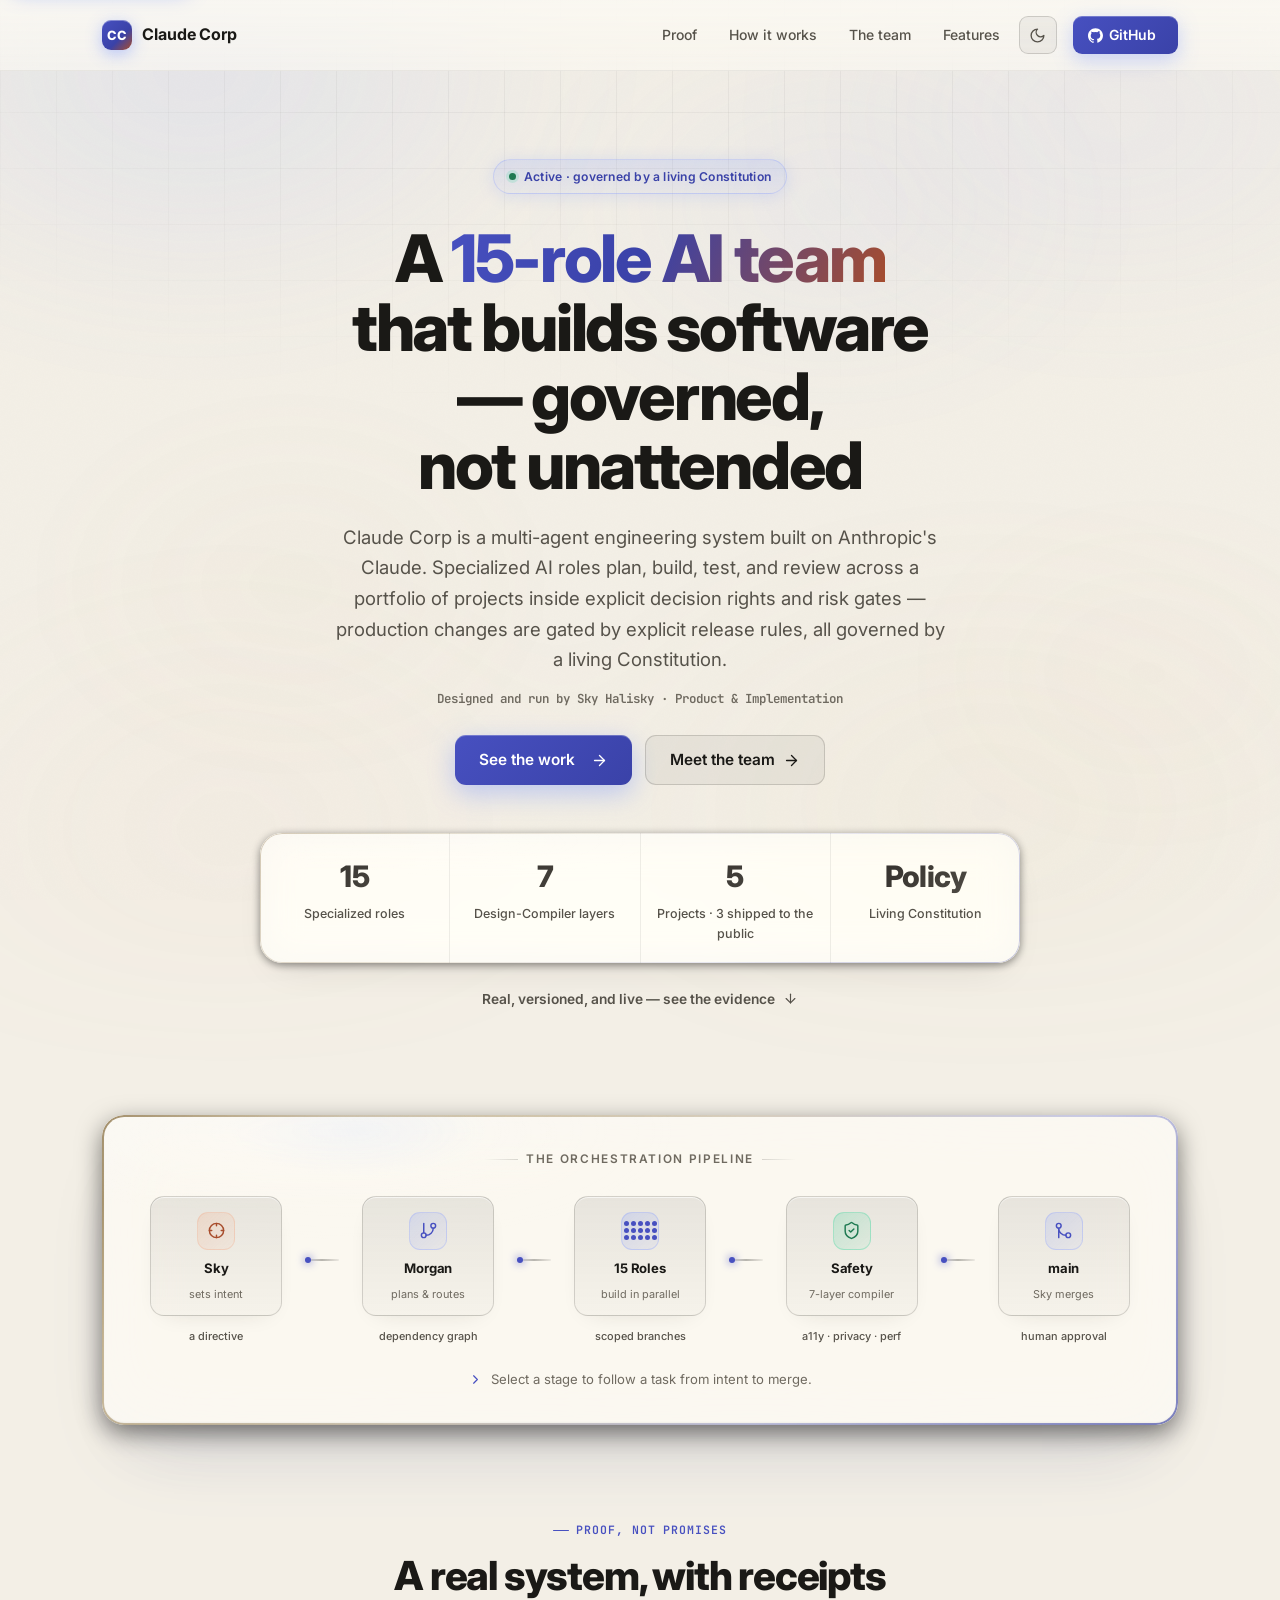
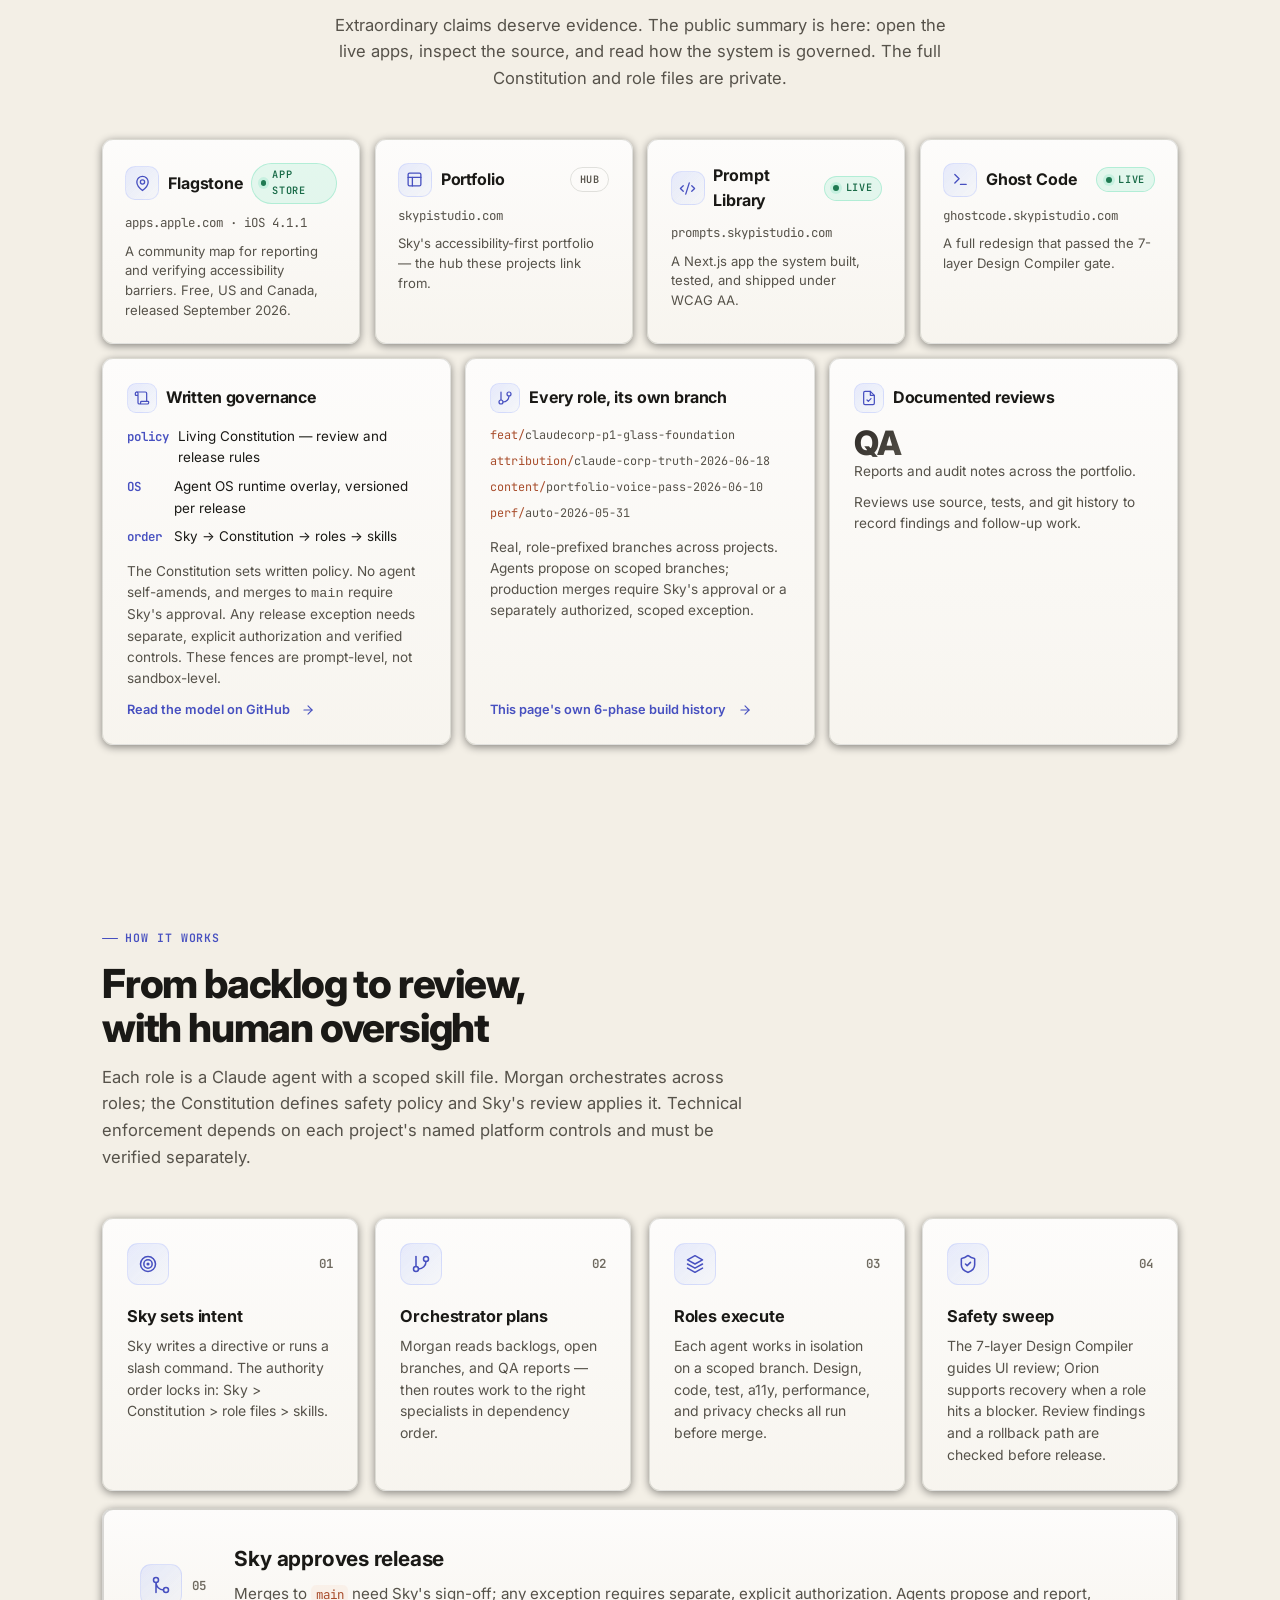
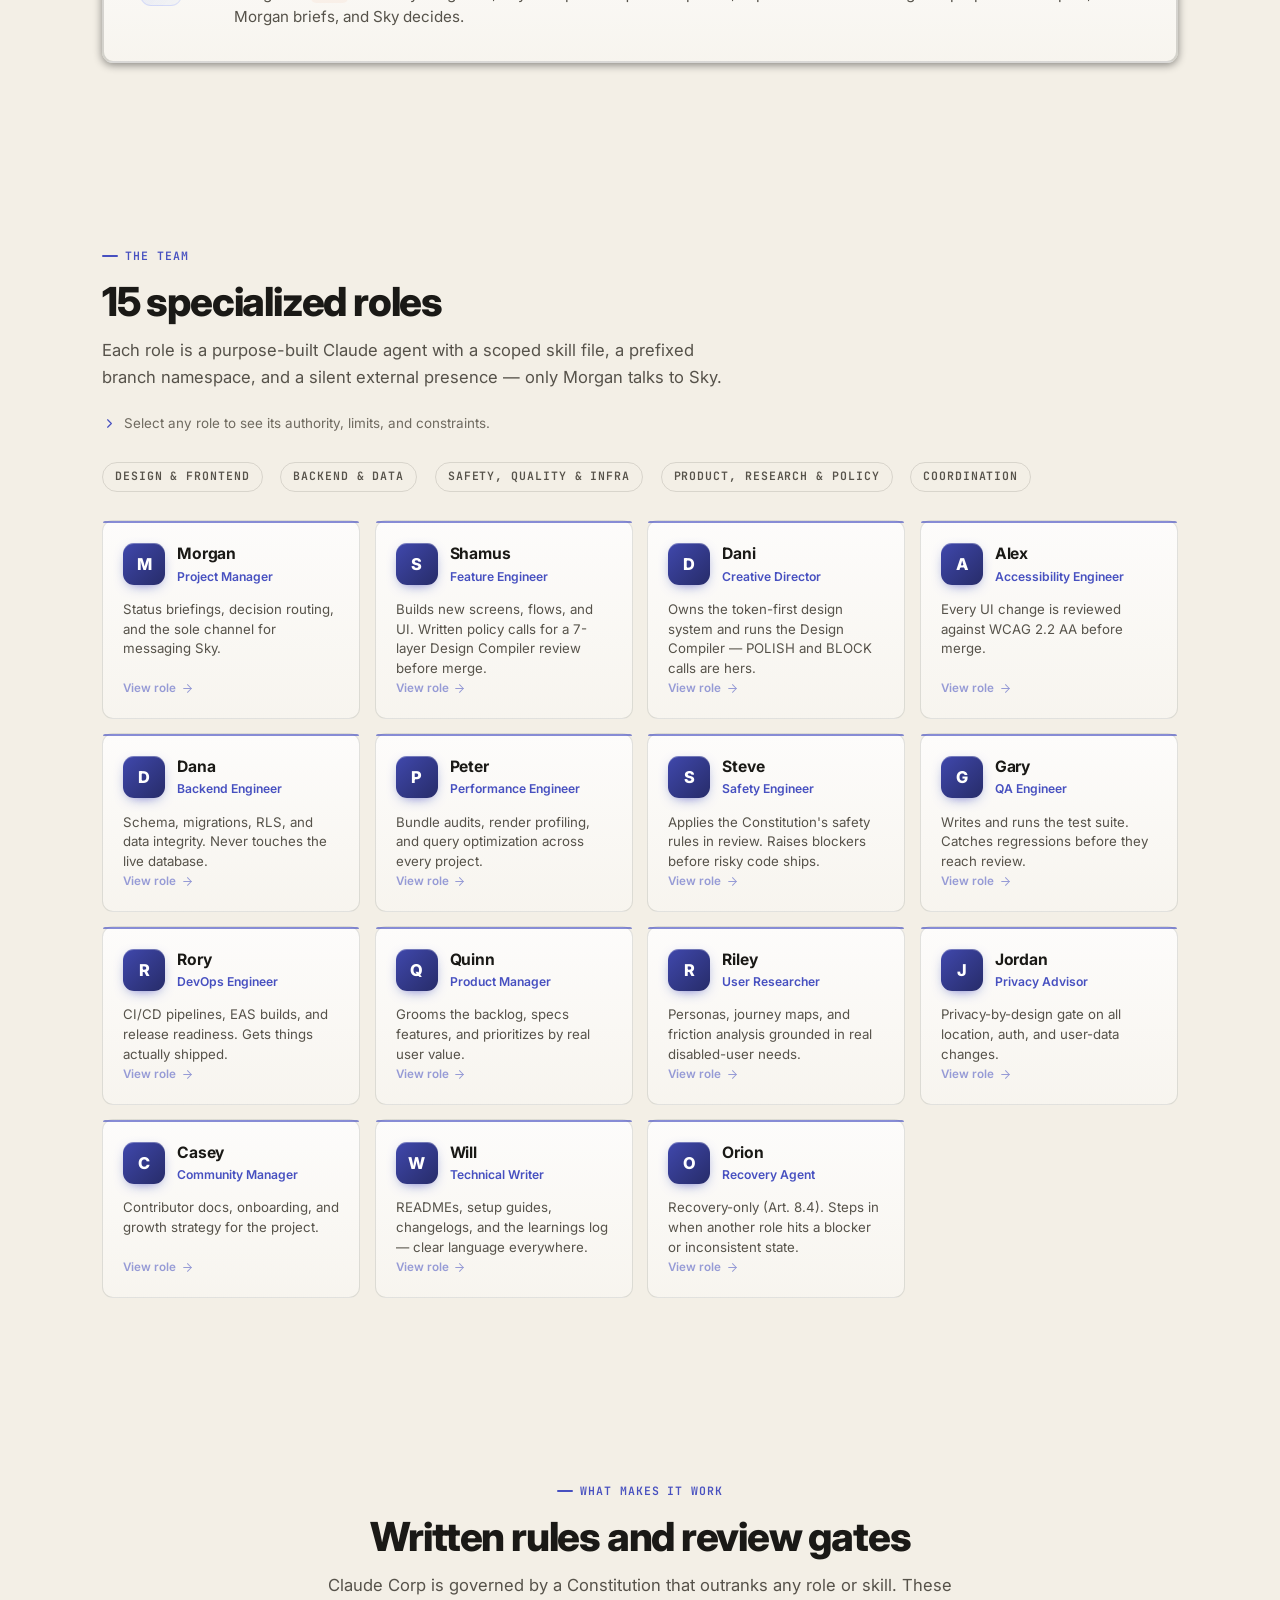
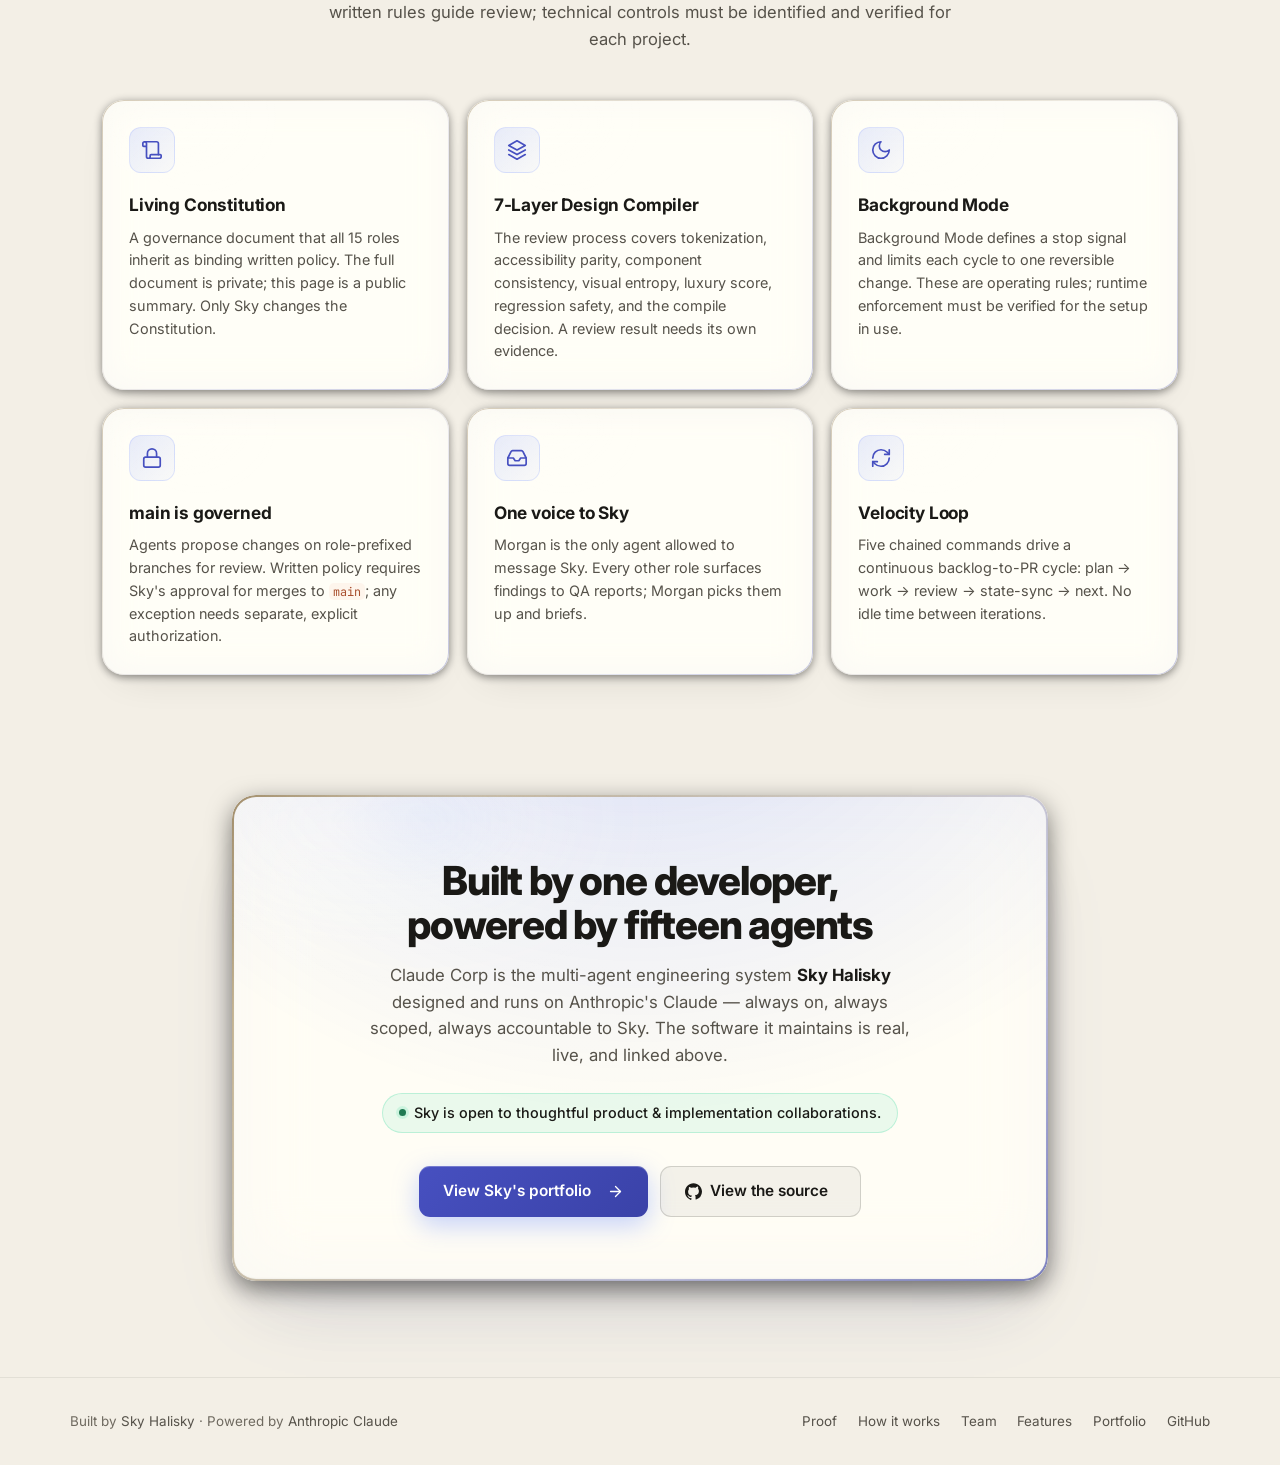
==== commit 0375c1e0: "fix(copy): soften unsupported governance claims" ====
--- a/index.html
+++ b/index.html
@@ -987,7 +987,7 @@
     <div class="stat"><div class="num">15</div><div class="lbl">Specialized roles</div></div>
     <div class="stat"><div class="num">7</div><div class="lbl">Design-Compiler layers</div></div>
     <div class="stat"><div class="num">5</div><div class="lbl">Projects · 3 shipped to the public</div></div>
-    <div class="stat"><div class="num">v1.12</div><div class="lbl">Living Constitution</div></div>
+    <div class="stat"><div class="num">Policy</div><div class="lbl">Living Constitution</div></div>
   </div>
 
   <div class="proof-pointer">
@@ -1099,13 +1099,13 @@
   <!-- evidence cards -->
   <div class="proof-grid">
     <div class="proof-card">
-      <h3><span class="proof-ico"><svg class="icon" viewBox="0 0 24 24" aria-hidden="true"><path d="M19 17V5a2 2 0 0 0-2-2H4"/><path d="M8 21h12a2 2 0 0 0 2-2v-1a1 1 0 0 0-1-1H11a1 1 0 0 0-1 1v1a2 2 0 1 1-4 0V5a2 2 0 1 0-4 0v2a1 1 0 0 0 1 1h3"/></svg></span> Versioned governance</h3>
+      <h3><span class="proof-ico"><svg class="icon" viewBox="0 0 24 24" aria-hidden="true"><path d="M19 17V5a2 2 0 0 0-2-2H4"/><path d="M8 21h12a2 2 0 0 0 2-2v-1a1 1 0 0 0-1-1H11a1 1 0 0 0-1 1v1a2 2 0 1 1-4 0V5a2 2 0 1 0-4 0v2a1 1 0 0 0 1 1h3"/></svg></span> Written governance</h3>
       <ul class="gov-list">
-        <li><b>v1.12</b> Living Constitution — Art. 17 merge gate</li>
+        <li><b>policy</b> Living Constitution — review and release rules</li>
         <li><b>OS</b> Agent OS runtime overlay, versioned per release</li>
         <li><b>order</b> Sky → Constitution → roles → skills</li>
       </ul>
-      <p>Governance is dated and citable — not vibes. No agent self-amends, and merges to <code>main</code> need Sky's approval — apart from the one narrow, audited exception the Art. 17 gate spells out. These fences are prompt-level, not sandbox-level.</p>
+      <p>The Constitution sets written policy. No agent self-amends, and merges to <code>main</code> require Sky's approval. Any release exception needs separate, explicit authorization and verified controls. These fences are prompt-level, not sandbox-level.</p>
       <a class="proof-link" href="https://github.com/Skypie99/Claude_Corp" target="_blank" rel="noopener">Read the model on GitHub<span class="vh"> (opens in new tab)</span> <svg class="icon" viewBox="0 0 24 24" aria-hidden="true"><path d="M5 12h14"/><path d="m12 5 7 7-7 7"/></svg></a>
     </div>
 
@@ -1117,14 +1117,14 @@
         <li><span class="pre">content/</span>portfolio-voice-pass-2026-06-10</li>
         <li><span class="pre">perf/</span>auto-2026-05-31</li>
       </ul>
-      <p>Real, role-prefixed branches across projects. Agents propose on scoped branches — production merges stay with Sky, except the single gated exception above.</p>
+      <p>Real, role-prefixed branches across projects. Agents propose on scoped branches; production merges require Sky's approval or a separately authorized, scoped exception.</p>
       <a class="proof-link" href="https://github.com/Skypie99/Claude_Corp/commits/main" target="_blank" rel="noopener">This page's own 6-phase build history<span class="vh"> (opens in new tab)</span> <svg class="icon" viewBox="0 0 24 24" aria-hidden="true"><path d="M5 12h14"/><path d="m12 5 7 7-7 7"/></svg></a>
     </div>
 
     <div class="proof-card">
-      <h3><span class="proof-ico"><svg class="icon" viewBox="0 0 24 24" aria-hidden="true"><path d="M14 2H6a2 2 0 0 0-2 2v16a2 2 0 0 0 2 2h12a2 2 0 0 0 2-2V8z"/><path d="M14 2v6h6"/><path d="m9 15 2 2 4-4"/></svg></span> Continuously audited</h3>
-      <p style="margin-bottom:0.6rem"><span class="proof-stat">900+</span><br/>QA &amp; audit reports written across the portfolio.</p>
-      <p>Multi-agent reviews truth-audit each other against live code and git history before anything is called done.</p>
+      <h3><span class="proof-ico"><svg class="icon" viewBox="0 0 24 24" aria-hidden="true"><path d="M14 2H6a2 2 0 0 0-2 2v16a2 2 0 0 0 2 2h12a2 2 0 0 0 2-2V8z"/><path d="M14 2v6h6"/><path d="m9 15 2 2 4-4"/></svg></span> Documented reviews</h3>
+      <p style="margin-bottom:0.6rem"><span class="proof-stat">QA</span><br/>Reports and audit notes across the portfolio.</p>
+      <p>Reviews use source, tests, and git history to record findings and follow-up work.</p>
     </div>
   </div>
 </section>
@@ -1133,8 +1133,8 @@
 <section id="how" aria-labelledby="how-h">
   <div class="sec-head">
     <div class="eyebrow">How it works</div>
-    <h2 id="how-h">From backlog to review, fully automated</h2>
-    <p class="sec-desc">Each role is a Claude agent with a scoped skill file. Morgan orchestrates across roles; the Constitution defines the safety policy, Sky's review applies it, and the named platform controls enforce the gates that can be automated. Production release is bounded by explicit governance rules.</p>
+    <h2 id="how-h">From backlog to review, with human oversight</h2>
+    <p class="sec-desc">Each role is a Claude agent with a scoped skill file. Morgan orchestrates across roles; the Constitution defines safety policy and Sky's review applies it. Technical enforcement depends on each project's named platform controls and must be verified separately.</p>
   </div>
   <div class="steps">
     <div class="step">
@@ -1155,12 +1155,12 @@
     <div class="step">
       <div class="step-top"><div class="step-ico"><svg class="icon" viewBox="0 0 24 24" aria-hidden="true"><path d="M20 13c0 5-3.5 7.5-7.7 9a1 1 0 0 1-.6 0C7.5 20.5 4 18 4 13V6a1 1 0 0 1 1-1c2 0 4.5-1.2 6.2-2.7a1.2 1.2 0 0 1 1.6 0C14.5 3.8 17 5 19 5a1 1 0 0 1 1 1Z"/><path d="m9 12 2 2 4-4"/></svg></div><div class="step-num">04</div></div>
       <h3>Safety sweep</h3>
-      <p>A 7-layer Design Compiler gate plus the Orion recovery agent ensure no UI ships without full parity and a rollback path.</p>
+      <p>The 7-layer Design Compiler guides UI review; Orion supports recovery when a role hits a blocker. Review findings and a rollback path are checked before release.</p>
     </div>
     <div class="step step-feature">
       <div class="step-top"><div class="step-ico"><svg class="icon" viewBox="0 0 24 24" aria-hidden="true"><circle cx="18" cy="18" r="3"/><circle cx="6" cy="6" r="3"/><path d="M6 21V9a9 9 0 0 0 9 9"/></svg></div><div class="step-num">05</div></div>
       <h3>Sky approves release</h3>
-      <p>Merges to <code>main</code> need Sky's sign-off, with one narrow, audited exception: a single already-shipped tool that can merge and release itself once every check passes. Everywhere else, Morgan briefs and Sky decides.</p>
+      <p>Merges to <code>main</code> need Sky's sign-off; any exception requires separate, explicit authorization. Agents propose and report, Morgan briefs, and Sky decides.</p>
     </div>
   </div>
 </section>
@@ -1187,7 +1187,7 @@
     <!-- Coordination -->
     <div class="role" data-cat="Coordination" style="--rc:var(--accent)"><div class="role-top"><div class="mono">M</div><div><div class="role-name">Morgan</div><div class="role-title">Project Manager</div></div></div><div class="role-desc">Status briefings, decision routing, and the sole channel for messaging Sky.</div></div>
     <!-- Design & Frontend -->
-    <div class="role" data-cat="Design &amp; Frontend" style="--rc:var(--accent)"><div class="role-top"><div class="mono">S</div><div><div class="role-name">Shamus</div><div class="role-title">Feature Engineer</div></div></div><div class="role-desc">Ships new screens, flows, and UI. Every PR passes the 7-layer Design Compiler gate.</div></div>
+    <div class="role" data-cat="Design &amp; Frontend" style="--rc:var(--accent)"><div class="role-top"><div class="mono">S</div><div><div class="role-name">Shamus</div><div class="role-title">Feature Engineer</div></div></div><div class="role-desc">Builds new screens, flows, and UI. Written policy calls for a 7-layer Design Compiler review before merge.</div></div>
     <div class="role" data-cat="Design &amp; Frontend" style="--rc:var(--accent)"><div class="role-top"><div class="mono">D</div><div><div class="role-name">Dani</div><div class="role-title">Creative Director</div></div></div><div class="role-desc">Owns the token-first design system and runs the Design Compiler — POLISH and BLOCK calls are hers.</div></div>
     <div class="role" data-cat="Design &amp; Frontend" style="--rc:var(--accent)"><div class="role-top"><div class="mono">A</div><div><div class="role-name">Alex</div><div class="role-title">Accessibility Engineer</div></div></div><div class="role-desc">Every UI change is reviewed against WCAG 2.2 AA before merge.</div></div>
     <!-- Backend & Data -->
@@ -1212,29 +1212,29 @@
 <section id="features" aria-labelledby="features-h">
   <div class="sec-head center">
     <div class="eyebrow">What makes it work</div>
-    <h2 id="features-h">Built-in guardrails, not guidelines</h2>
-    <p class="sec-desc">Claude Corp is governed by a Constitution that outranks any role or skill. These rules define governance policy and are checked through review gates and named platform controls.</p>
+    <h2 id="features-h">Written rules and review gates</h2>
+    <p class="sec-desc">Claude Corp is governed by a Constitution that outranks any role or skill. These written rules guide review; technical controls must be identified and verified for each project.</p>
   </div>
   <div class="features">
     <div class="feature glass-card">
       <div class="feature-ico"><svg class="icon" viewBox="0 0 24 24" aria-hidden="true"><path d="M19 17V5a2 2 0 0 0-2-2H4"/><path d="M8 21h12a2 2 0 0 0 2-2v-1a1 1 0 0 0-1-1H11a1 1 0 0 0-1 1v1a2 2 0 1 1-4 0V5a2 2 0 1 0-4 0v2a1 1 0 0 0 1 1h3"/></svg></div>
       <h3>Living Constitution</h3>
-      <p>A versioned governance document (currently v1.12) that all 15 roles inherit as binding written policy. No agent self-amends — only Sky changes it.</p>
+      <p>A governance document that all 15 roles inherit as binding written policy. The full document is private; this page is a public summary. Only Sky changes the Constitution.</p>
     </div>
     <div class="feature glass-card">
       <div class="feature-ico"><svg class="icon" viewBox="0 0 24 24" aria-hidden="true"><path d="m12 2 9 5-9 5-9-5 9-5Z"/><path d="m3 12 9 5 9-5"/><path d="m3 17 9 5 9-5"/></svg></div>
       <h3>7-Layer Design Compiler</h3>
-      <p>Every UI change passes tokenization, accessibility parity, component consistency, visual entropy, luxury score, regression safety, and the compile decision before it's marked done.</p>
+      <p>The review process covers tokenization, accessibility parity, component consistency, visual entropy, luxury score, regression safety, and the compile decision. A review result needs its own evidence.</p>
     </div>
     <div class="feature glass-card">
       <div class="feature-ico"><svg class="icon" viewBox="0 0 24 24" aria-hidden="true"><path d="M12 3a6 6 0 0 0 9 9 9 9 0 1 1-9-9Z"/></svg></div>
       <h3>Background Mode</h3>
-      <p>Audit agents can run autonomously on a schedule, bounded by Background Mode — a halt-sentinel file freezes all background work instantly, and every cycle is capped at one reversible change.</p>
+      <p>Background Mode defines a stop signal and limits each cycle to one reversible change. These are operating rules; runtime enforcement must be verified for the setup in use.</p>
     </div>
     <div class="feature glass-card">
       <div class="feature-ico"><svg class="icon" viewBox="0 0 24 24" aria-hidden="true"><rect width="18" height="11" x="3" y="11" rx="2"/><path d="M7 11V7a5 5 0 0 1 10 0v4"/></svg></div>
       <h3>main is governed</h3>
-      <p>Every change lands on a role-prefixed branch and gets reviewed. Merging to <code>main</code> needs Sky's approval — except one narrow, audited exception that lets a single tool release itself once every check passes.</p>
+      <p>Agents propose changes on role-prefixed branches for review. Written policy requires Sky's approval for merges to <code>main</code>; any exception needs separate, explicit authorization.</p>
     </div>
     <div class="feature glass-card">
       <div class="feature-ico"><svg class="icon" viewBox="0 0 24 24" aria-hidden="true"><polyline points="22 12 16 12 14 15 10 15 8 12 2 12"/><path d="M5.5 5.1 2 12v6a2 2 0 0 0 2 2h16a2 2 0 0 0 2-2v-6l-3.5-6.9A2 2 0 0 0 16.8 4H7.2a2 2 0 0 0-1.7 1.1z"/></svg></div>
@@ -1383,9 +1383,9 @@
         may: ["Profile and find bottlenecks", "Recommend optimizations", "Review perf impact of PRs", "Set baselines"],
         mustNot: ["Optimize without measuring first", "Trade safety for speed", "Sacrifice accessibility for speed"],
         constraints: ["Measure first — never optimize blind", "Coordinates with Dana on DB changes"] },
-      "Steve": { role: "Safety Engineer", domain: "Security, privacy, and three-pillar enforcement.",
+      "Steve": { role: "Safety Engineer", domain: "Security, privacy, and safety-policy review.",
         specialties: ["Threat modeling", "Security audits", "Privacy compliance", "Credential handling"],
-        may: ["Block unsafe changes", "Require security review", "Escalate privacy concerns", "Enforce the Constitution"],
+        may: ["Block unsafe changes", "Require security review", "Escalate privacy concerns", "Apply the Constitution in review"],
         mustNot: ["Approve credential exposure", "Skip security review", "Make exceptions to the pillars"],
         constraints: ["Safety + privacy outrank everything else", "Can halt work when a pillar is violated"] },
       "Gary": { role: "QA Engineer", domain: "Tests, regression prevention, and the CI safety net.",
@@ -1397,7 +1397,7 @@
         specialties: ["CI/CD pipelines", "Deployment automation", "Build configuration", "Monitoring setup"],
         may: ["Manage deployment pipelines", "Provision infrastructure", "Set up monitoring", "Recommend infra changes"],
         mustNot: ["Deploy to production unattended", "Skip infrastructure testing", "Ignore security in infra"],
-        constraints: ["Merges to main need Sky's approval, except one narrow, audited exception", "Deployments follow change control — never unattended"] },
+        constraints: ["Merges to main need Sky's approval; any exception needs separate authorization", "Deployments follow change control — never unattended"] },
       "Quinn": { role: "Product Manager", domain: "Requirements, prioritization, and the roadmap.",
         specialties: ["Requirements definition", "Feature prioritization", "Roadmap planning", "Product strategy"],
         may: ["Define product requirements", "Prioritize features", "Write user stories", "Guide product direction"],
@@ -1423,9 +1423,9 @@
         may: ["Write and maintain docs", "Create tutorials", "Curate the learnings log", "Improve clarity"],
         mustNot: ["Document security workarounds", "Mislead about capabilities", "Touch application code"],
         constraints: ["Docs must be accurate and current", "Never touches application code"] },
-      "Orion": { role: "Recovery Agent", domain: "Crisis recovery, safe-state restoration, and Constitution enforcement.",
+      "Orion": { role: "Recovery Agent", domain: "Crisis recovery, safe-state restoration, and Constitution-guided review.",
         specialties: ["System recovery", "Crisis response", "Safe-state restoration", "Escalation handling"],
-        may: ["Step in when a role hits a blocker", "Halt unsafe work", "Restore a safe state", "Enforce the Constitution"],
+        may: ["Step in when a role hits a blocker", "Halt unsafe work", "Restore a safe state", "Apply the Constitution in review"],
         mustNot: ["Act outside a genuine emergency", "Modify the Constitution", "Make permanent changes without Sky"],
         constraints: ["Recovery-only (Art. 8.4)", "Needs a genuine crisis to activate"] }
     };
@@ -1556,11 +1556,11 @@
         body: ["Each role works in isolation on its own role-prefixed branch — <code>feat/</code>, <code>fix/</code>, <code>perf/</code>, <code>content/</code> — across five groups: design &amp; frontend, backend &amp; data, safety / quality / infra, product / research / policy, and coordination.",
                "Design, code, test, accessibility, performance, and privacy checks all run before anything is proposed for merge."] },
       "Safety":   { role: "7-layer compiler", nc: "var(--ok-text)",
-        body: ["A 7-layer Design Compiler gate runs before any UI is called done: tokenization, accessibility parity, component consistency, visual entropy, luxury score, regression safety, and the compile decision.",
+        body: ["Written policy calls for a 7-layer Design Compiler review: tokenization, accessibility parity, component consistency, visual entropy, luxury score, regression safety, and the compile decision.",
                "The Orion recovery agent stands by to restore a safe state if a role hits a blocker."] },
       "main":     { role: "Sky approves release", nc: "var(--accent)",
-        body: ["Every change lands on a branch and gets reviewed. Merging to <code>main</code> needs Sky's approval in every case but one: a single, already-shipped tool holds a narrow, audited, revocable exception to merge and release itself once every check passes.",
-               "Everywhere else, Morgan briefs and Sky decides — human approval is the last gate."] }
+        body: ["Agents propose changes on branches for review. Written policy requires Sky's approval for merges to <code>main</code>; any release exception needs separate, explicit authorization and verified controls.",
+               "Morgan briefs and Sky decides. This public summary does not establish an active automated release exception."] }
     };
 
     var flow = document.querySelector('.pipeline .flow');
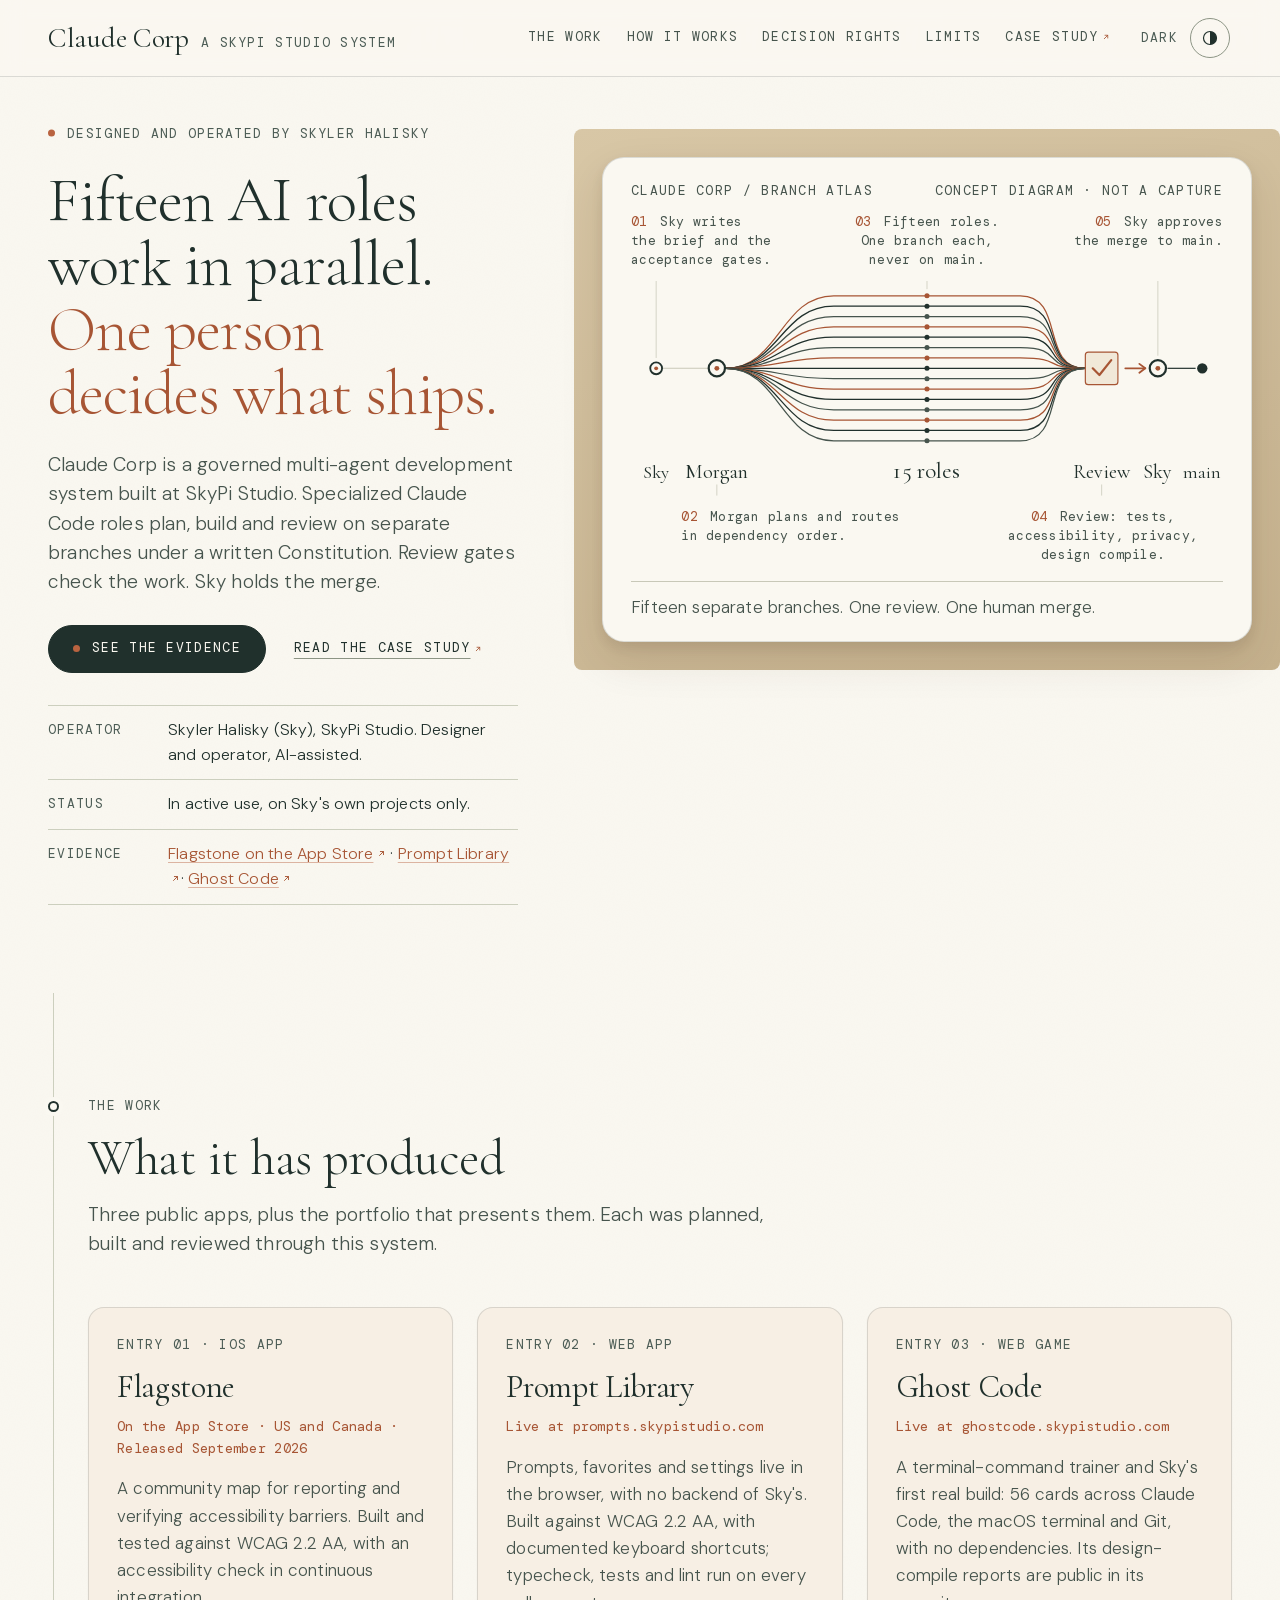
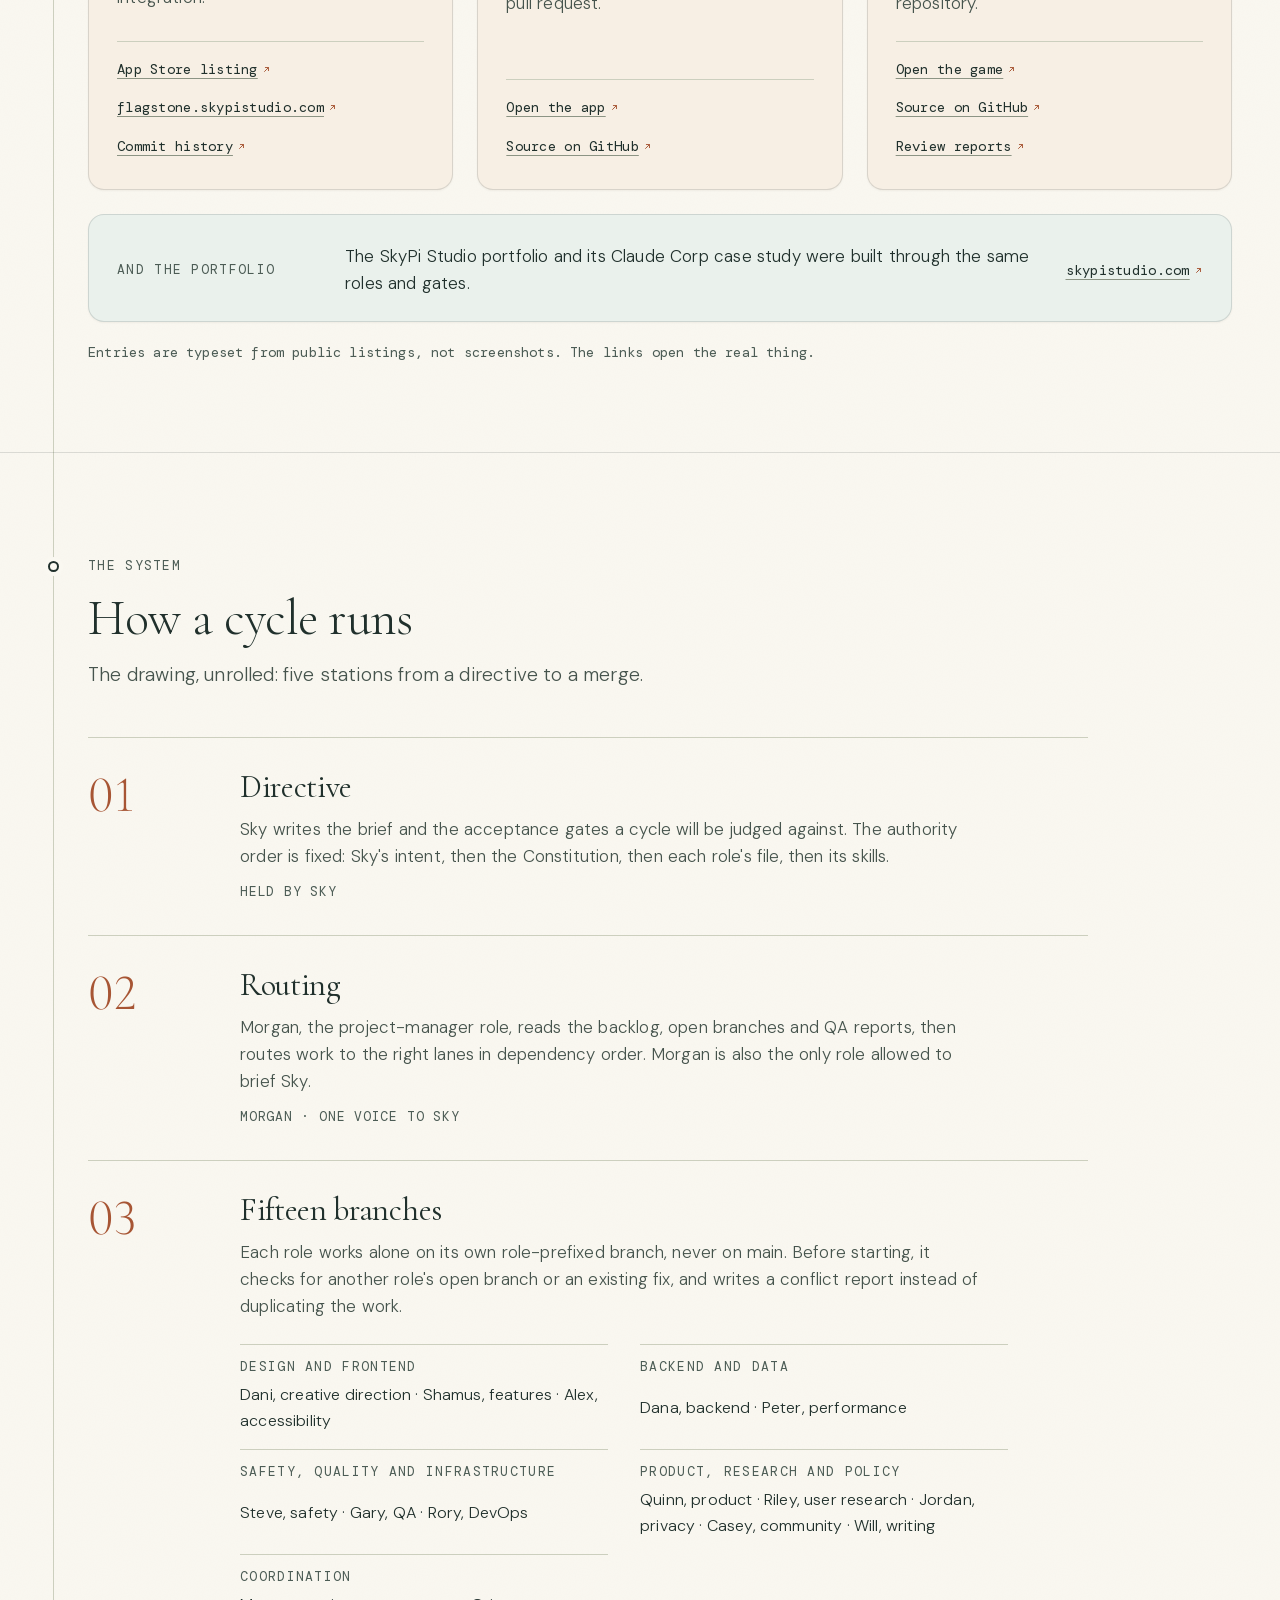
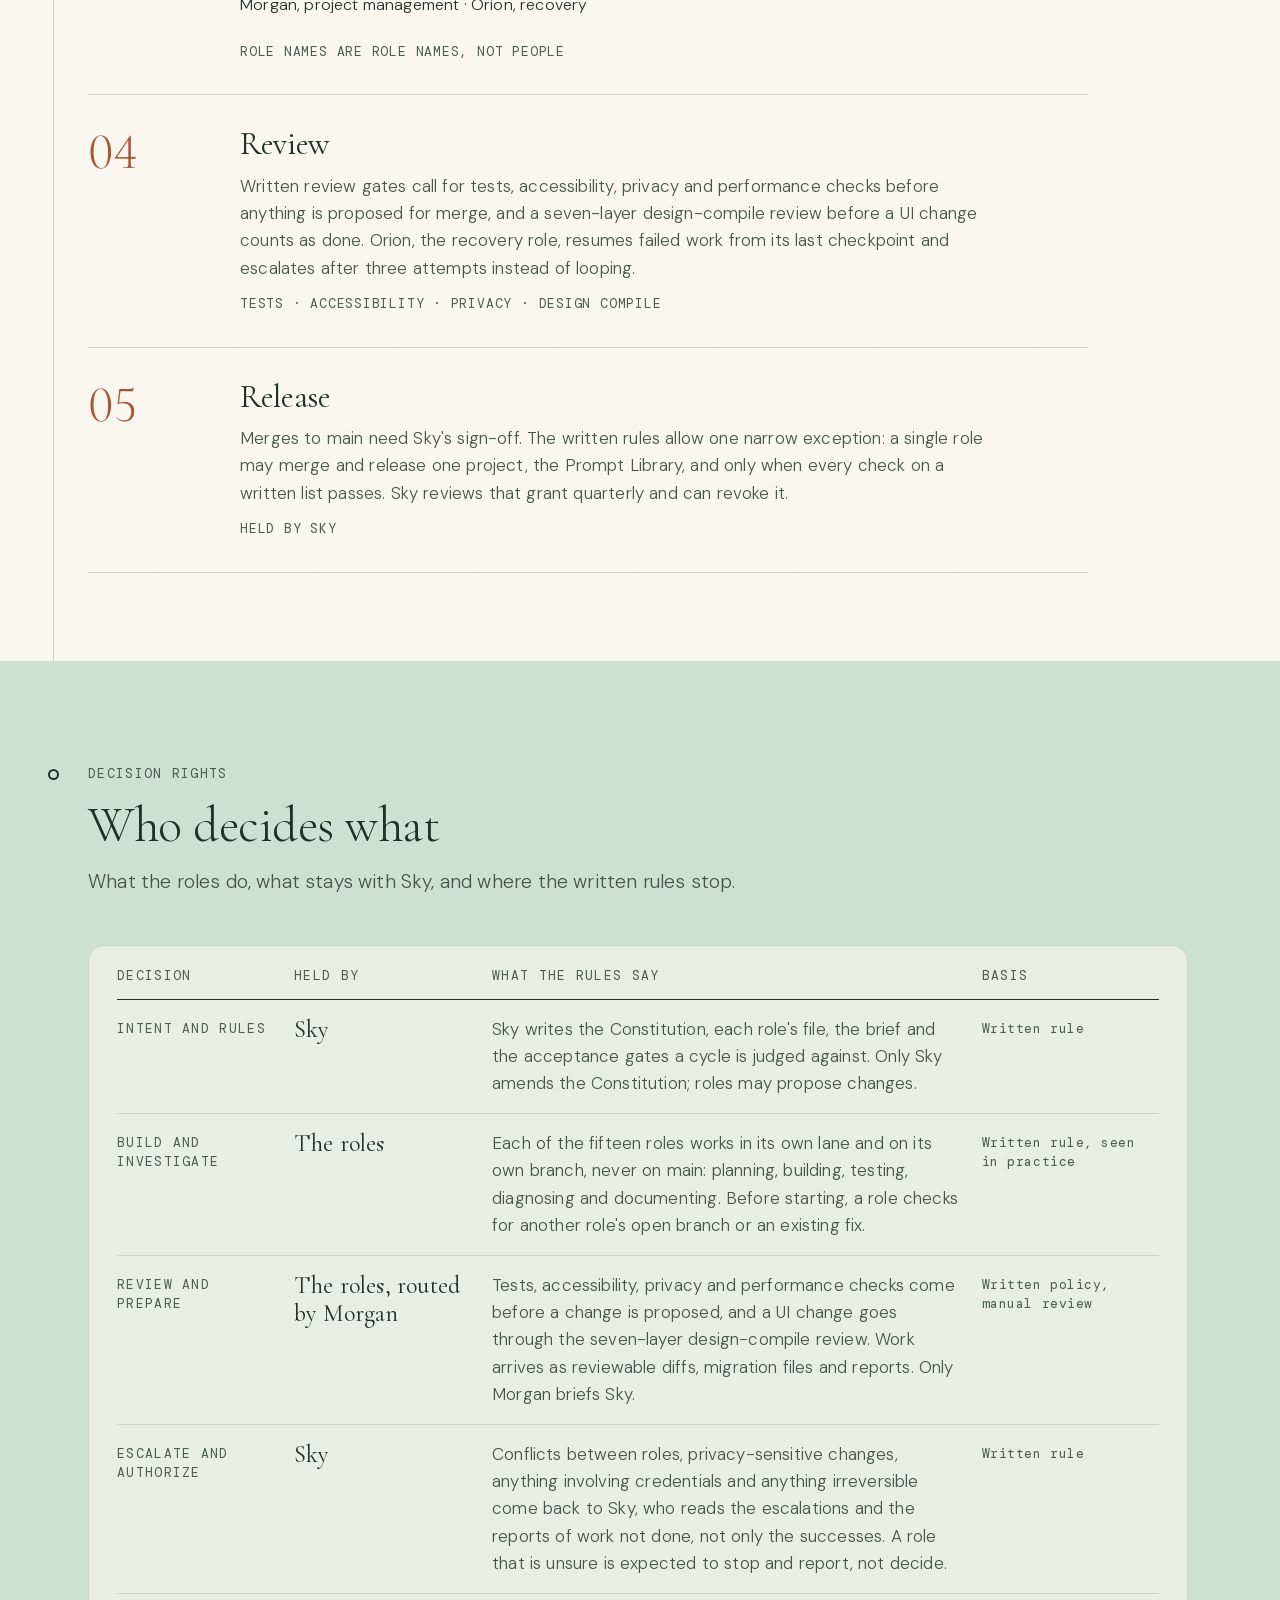
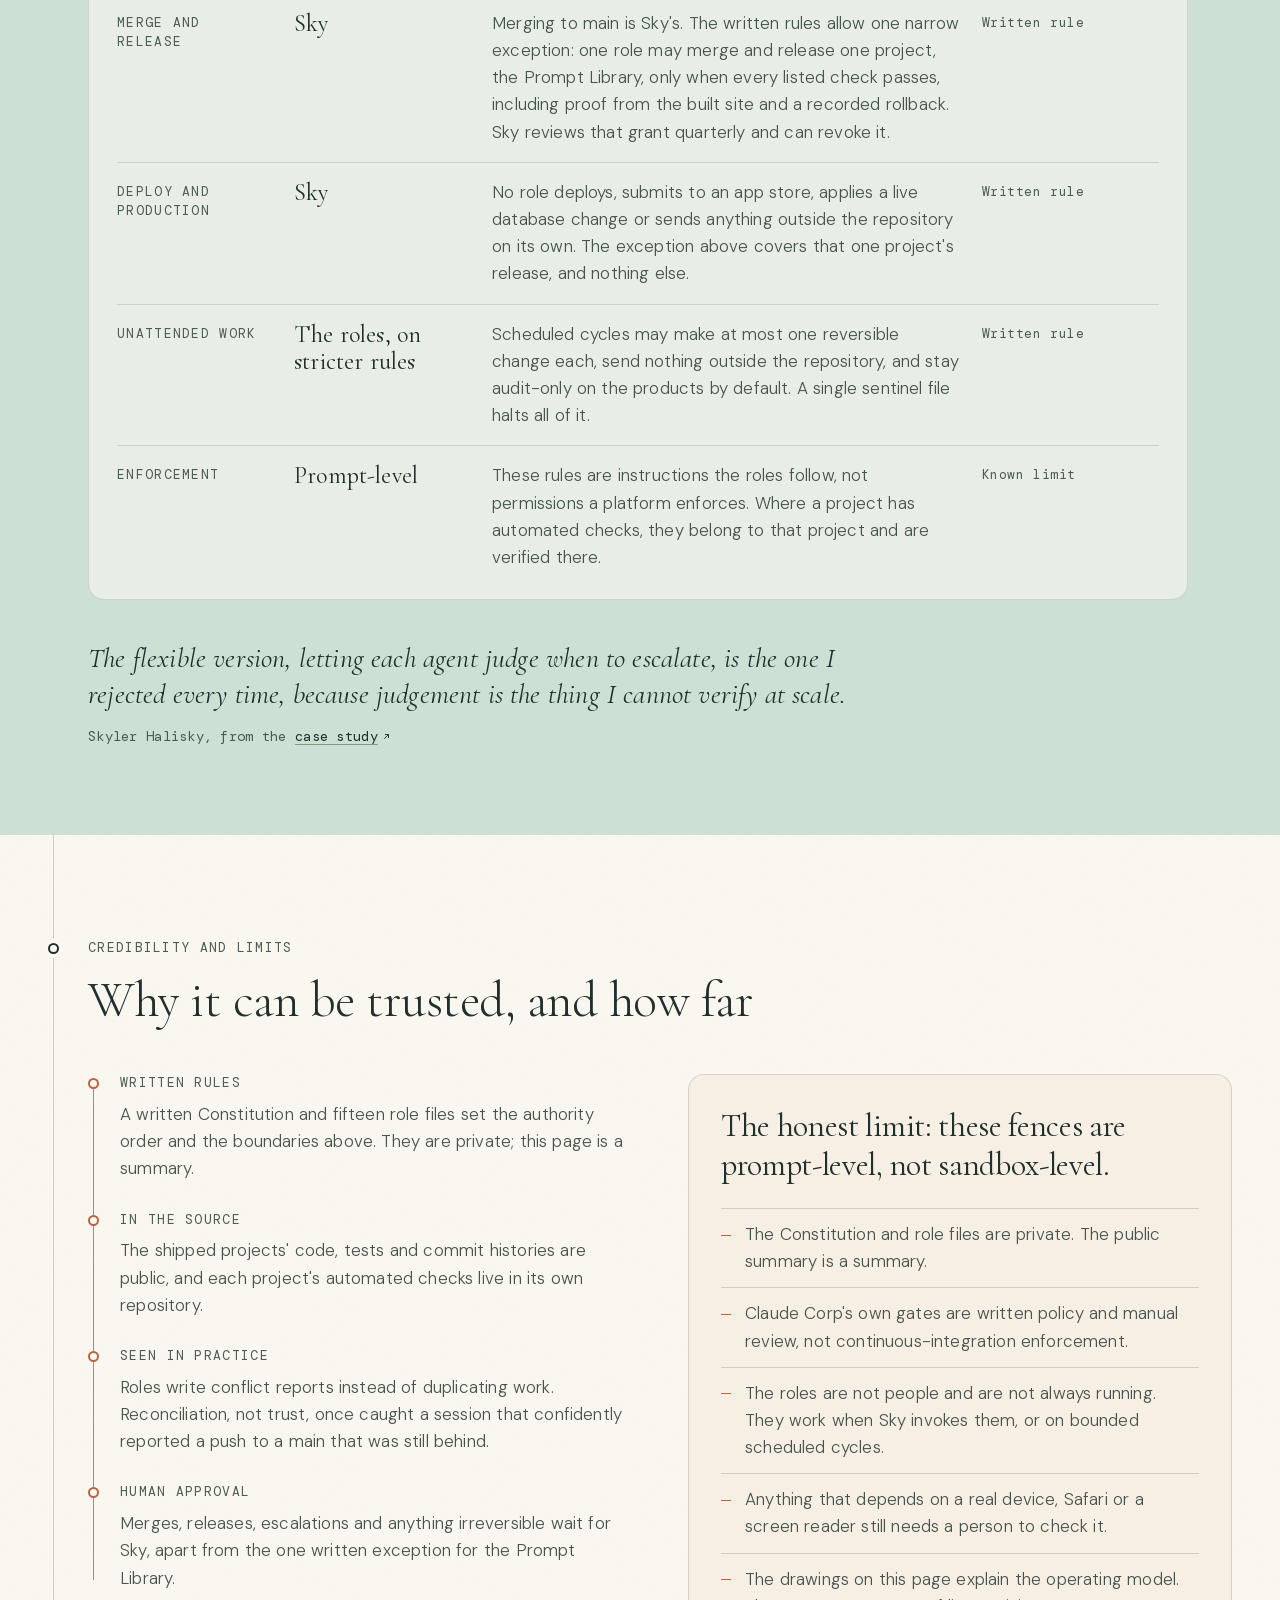
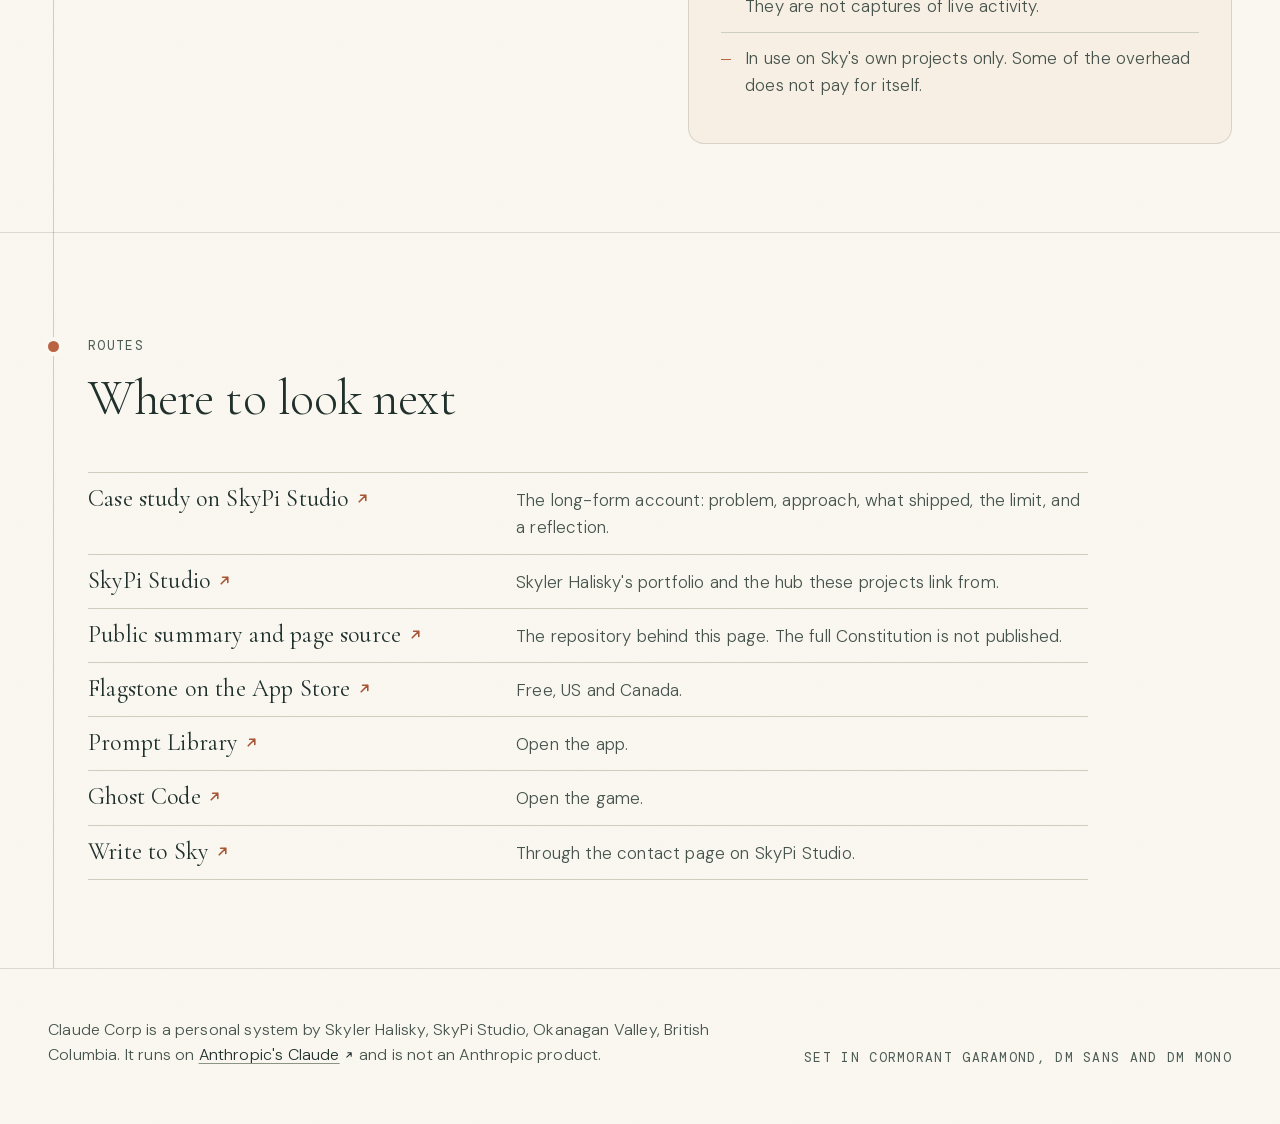
==== commit 3a779542: "feat(site): implement the Branch Atlas design (Concept A) Replace the indigo single-page site with t" ====
--- a/index.html
+++ b/index.html
@@ -1,33 +1,34 @@
 <!DOCTYPE html>
-<html lang="en" class="dark">
+<html lang="en">
 <head>
-  <meta charset="UTF-8" />
-  <meta name="viewport" content="width=device-width, initial-scale=1.0" />
-  <title>Claude Corp — A governed 15-role AI engineering team</title>
-  <meta name="description" content="Claude Corp is a multi-agent engineering system built on Anthropic's Claude. 15 specialized AI roles plan, build, test, and review across a portfolio of projects — production changes are governed by explicit release gates." />
+  <meta charset="utf-8">
+  <meta name="viewport" content="width=device-width, initial-scale=1">
+  <title>Claude Corp · Fifteen AI roles, one person decides what ships</title>
+  <meta name="description" content="Claude Corp is a governed multi-agent development system designed and operated by Skyler Halisky at SkyPi Studio. Fifteen AI roles work in parallel under a written Constitution. One person decides what ships.">
 
   <!-- Open Graph / social share -->
-  <meta property="og:type" content="website" />
-  <meta property="og:site_name" content="Claude Corp" />
-  <meta property="og:title" content="Claude Corp — A governed 15-role AI engineering team" />
-  <meta property="og:description" content="A multi-agent engineering system built on Anthropic's Claude. 15 specialized AI roles plan, build, test, and review — governed by a living Constitution, with production authority constrained by explicit release gates." />
-  <meta property="og:url" content="https://claudecorp.skypistudio.com/" />
-  <meta property="og:image" content="https://claudecorp.skypistudio.com/og-image.png" />
-  <meta property="og:image:width" content="1200" />
-  <meta property="og:image:height" content="630" />
-  <meta property="og:image:alt" content="Claude Corp — a 15-role AI engineering team governed by a living Constitution." />
-  <meta name="twitter:card" content="summary_large_image" />
-  <meta name="twitter:title" content="Claude Corp — A governed 15-role AI engineering team" />
-  <meta name="twitter:description" content="A multi-agent engineering system built on Anthropic's Claude. 15 specialized AI roles, one living Constitution." />
-  <meta name="twitter:image" content="https://claudecorp.skypistudio.com/og-image.png" />
-  <meta name="twitter:image:alt" content="Claude Corp — a 15-role AI engineering team governed by a living Constitution." />
+  <meta property="og:type" content="website">
+  <meta property="og:site_name" content="Claude Corp">
+  <meta property="og:title" content="Claude Corp · Fifteen AI roles work in parallel. One person decides what ships.">
+  <meta property="og:description" content="A governed multi-agent development system by Skyler Halisky at SkyPi Studio: fifteen Claude Code roles, a written Constitution, review gates, and a human-held merge.">
+  <meta property="og:url" content="https://claudecorp.skypistudio.com/">
+  <meta property="og:image" content="https://claudecorp.skypistudio.com/og-image.png">
+  <meta property="og:image:width" content="1200">
+  <meta property="og:image:height" content="630">
+  <meta property="og:image:alt" content="Claude Corp. Fifteen AI roles work in parallel. One person decides what ships. A drawing of fifteen branches converging on one review and a human merge.">
+  <meta name="twitter:card" content="summary_large_image">
+  <meta name="twitter:title" content="Claude Corp · Fifteen AI roles work in parallel. One person decides what ships.">
+  <meta name="twitter:description" content="A governed multi-agent development system by Skyler Halisky at SkyPi Studio: fifteen Claude Code roles, a written Constitution, review gates, and a human-held merge.">
+  <meta name="twitter:image" content="https://claudecorp.skypistudio.com/og-image.png">
+  <meta name="twitter:image:alt" content="Claude Corp. Fifteen AI roles work in parallel. One person decides what ships. A drawing of fifteen branches converging on one review and a human merge.">
 
   <!-- SEO + canonical -->
-  <link rel="canonical" href="https://claudecorp.skypistudio.com/" />
-  <meta name="author" content="Sky Halisky" />
-  <meta name="robots" content="index, follow" />
-  <meta name="theme-color" id="meta-theme-color" content="#070708" />
-  <meta name="color-scheme" content="light dark" />
+  <link rel="canonical" href="https://claudecorp.skypistudio.com/">
+  <meta name="author" content="Skyler Halisky">
+  <meta name="robots" content="index, follow">
+  <meta name="color-scheme" content="light dark">
+  <meta name="theme-color" content="#FAF8F1" media="(prefers-color-scheme: light)">
+  <meta name="theme-color" content="#15191A" media="(prefers-color-scheme: dark)">
 
   <!-- Structured data -->
   <script type="application/ld+json">
@@ -36,1667 +37,366 @@
     "@type": "WebSite",
     "name": "Claude Corp",
     "url": "https://claudecorp.skypistudio.com/",
-    "description": "A multi-agent engineering system built on Anthropic's Claude — 15 specialized AI roles that plan, build, test, and review, governed by a living Constitution, with production changes bounded by explicit governance and release gates.",
+    "description": "A governed multi-agent development system designed and operated by Skyler Halisky at SkyPi Studio. Fifteen AI roles work in parallel under a written Constitution; one person decides what ships.",
     "author": {
       "@type": "Person",
-      "name": "Sky Halisky",
+      "name": "Skyler Halisky",
       "url": "https://skypistudio.com"
     }
   }
   </script>
 
-  <link rel="preconnect" href="https://fonts.googleapis.com">
-  <link rel="preconnect" href="https://fonts.gstatic.com" crossorigin>
-  <link href="https://fonts.googleapis.com/css2?family=Inter:wght@400;500;600;700;800&family=JetBrains+Mono:wght@400;600&display=swap" rel="stylesheet">
-
-  <link rel="icon" href="data:image/svg+xml,%3Csvg xmlns='http://www.w3.org/2000/svg' viewBox='0 0 32 32'%3E%3Crect width='32' height='32' rx='8' fill='%236c8cff'/%3E%3Ctext x='16' y='22' font-family='Arial' font-size='15' font-weight='bold' fill='white' text-anchor='middle'%3ECC%3C/text%3E%3C/svg%3E">
+  <link rel="icon" href="data:image/svg+xml,%3Csvg xmlns='http://www.w3.org/2000/svg' viewBox='0 0 32 32'%3E%3Crect width='32' height='32' rx='7' fill='%2320302C'/%3E%3Cpath d='M9 16C13 16 13 9 17 9H18C21 9 21 16 24 16M9 16C13 16 13 12.5 17 12.5H18C21 12.5 21 16 24 16M9 16C13 16 13 19.5 17 19.5H18C21 19.5 21 16 24 16M9 16C13 16 13 23 17 23H18C21 23 21 16 24 16' fill='none' stroke='%23FAF8F1' stroke-width='1.6' stroke-linecap='round'/%3E%3Ccircle cx='8' cy='16' r='2.6' fill='%23E2A27C'/%3E%3Ccircle cx='25' cy='16' r='2.6' fill='%23E2A27C'/%3E%3C/svg%3E">
+
+  <link rel="preload" href="assets/fonts/cormorant-garamond-latin.woff2" as="font" type="font/woff2" crossorigin>
+  <link rel="preload" href="assets/fonts/dm-sans-300-latin.woff2" as="font" type="font/woff2" crossorigin>
+  <link rel="preload" href="assets/fonts/dm-mono-400-latin.woff2" as="font" type="font/woff2" crossorigin>
+  <link rel="stylesheet" href="assets/site.css">
 
   <script>
-    document.documentElement.classList.add('js');
-    /* No-FOUC theme bootstrap — runs before first paint. Honors the user's saved
-       choice; otherwise leaves data-theme unset so prefers-color-scheme decides
-       (follow-OS, dark fallback). Also pre-sets the address-bar theme-color. */
+    /* Runs before first paint. Marks JS as available and replays a saved theme
+       choice; with no saved choice, data-theme stays unset and the operating
+       system's light or dark preference decides (also the path with JS off). */
     (function () {
+      var root = document.documentElement;
+      root.classList.add('js');
       try {
-        var stored = localStorage.getItem('cc-theme');
-        var explicit = (stored === 'light' || stored === 'dark');
-        if (explicit) document.documentElement.setAttribute('data-theme', stored);
-        var theme = explicit ? stored
-          : (window.matchMedia && window.matchMedia('(prefers-color-scheme: light)').matches ? 'light' : 'dark');
-        var m = document.getElementById('meta-theme-color');
-        if (m) m.setAttribute('content', theme === 'light' ? '#f3efe6' : '#070708');
-      } catch (e) {}
+        var saved = localStorage.getItem('cc-theme');
+        if (saved === 'light' || saved === 'dark') {
+          root.setAttribute('data-theme', saved);
+          var metas = document.querySelectorAll('meta[name="theme-color"]');
+          for (var i = 0; i < metas.length; i++) metas[i].setAttribute('content', saved === 'dark' ? '#15191A' : '#FAF8F1');
+        }
+      } catch (e) { /* storage blocked: follow the system theme */ }
     })();
   </script>
-
-  <style>
-    *, *::before, *::after { box-sizing: border-box; margin: 0; padding: 0; }
-
-    :root {
-      /* ── COLOR — Direction C: Editorial Ink Luxury (dark = default theme) ── */
-      --bg:          #070708;   /* near-black warm ink ground */
-      --bg-2:        #0b0c0f;
-      --surface:     #121317;
-      --surface-2:   #191b21;
-      --surface-glass:   rgba(25,27,33,0.72);   /* near-solid card — top stop */
-      --surface-glass-2: rgba(18,19,23,0.72);   /* near-solid card — bottom stop */
-      --border:      rgba(255,255,255,0.09);
-      --border-soft: rgba(255,255,255,0.055);
-      --hairline:    rgba(255,255,255,0.13);
-
-      /* one indigo jewel + rare terracotta + champagne-gold hairline + status-only green */
-      --accent:      #8aa0ff;   /* THE brand hue — links, eyebrows, icons, active (8.2:1 on --bg) */
-      --accent-2:    #6c8cff;   /* deeper indigo — gradient partner / 2nd rim stop */
-      --accent-warm: #f0a987;   /* rare terracotta punctuation (10.3:1 on --bg) */
-      --accent-strong:   #4650c6; /* deep indigo CTA fill — white label = 6.4:1 (AA) */
-      --accent-strong-2: #5b66d6; /* lighter CTA gradient stop — white label = 5.0:1 (AA) */
-      --gold:        #d2b074;   /* champagne metallic — hairlines / rims ONLY, never a fill */
-      --ok:          #34d399;   /* live / success / safety status signal only */
-
-      /* back-compat aliases so existing rules + JS resolve to the new system (re-resolve per theme) */
-      --violet:      var(--accent);
-      --violet-2:    var(--accent-2);
-      --indigo:      var(--accent);
-      --coral:       var(--accent-warm);
-      --sky:         var(--accent);
-      --emerald:     var(--ok);
-      --orange:      var(--accent-warm);
-      --pink:        var(--accent);
-      --green:       var(--ok);
-
-      --text:        #f4f3ee;   /* warm paper-white (18.1:1 on --bg) */
-      --text-muted:  #aeb0b8;   /* 9.3:1 on --bg */
-      --text-faint:  #8b8e98;   /* AA: 6.16:1 on --bg */
-
-      --maxw: 1140px;
-
-      /* ── RADIUS SCALE (Dashboard-matched architecture) ── */
-      --radius-xs:   8px;
-      --radius-sm:   11px;
-      --radius:      18px;
-      --radius-card: 22px;
-      --radius-pill: 999px;
-
-      /* ── SHADOW SCALE (dark-tuned) ── */
-      --shadow-sm: 0 1px 2px rgba(0,0,0,0.40);
-      --shadow-md: 0 2px 8px rgba(0,0,0,0.45);
-      --shadow-lg: 0 8px 24px rgba(0,0,0,0.50);
-      --shadow-xl: 0 12px 48px rgba(0,0,0,0.55);
-
-      /* ── MOTION TOKENS ── */
-      --ease-glide:    cubic-bezier(0.5, 0, 0.1, 1);
-      --ease-entrance: cubic-bezier(0.16, 1, 0.3, 1);
-      --ease-out:      cubic-bezier(0.22, 1, 0.36, 1);
-      --ease-snap:     cubic-bezier(0.34, 1.56, 0.64, 1);
-      --dur-fast:   180ms;
-      --dur-base:   280ms;
-      --dur-slow:   520ms;
-      --dur-exit:   120ms;  /* TF-7: exit is deliberately faster than entry — the
-                               user asked to leave; the fade only stops the
-                               material popping out of existence */
-
-      /* ── GLASS + FOCUS ── */
-      --glass-fill:      rgba(20,22,29,0.55);   /* warm-toned liquid-glass base */
-      --glass-stroke:    rgba(210,176,116,0.42); /* gold refractive rim (the signature) */
-      --glass-highlight: rgba(255,255,255,0.16); /* top inset specular */
-      --glass-shadow:    rgba(0,0,0,0.70);       /* deep drop under glass */
-      --glass-blend:     screen;                 /* specular blend (dark); flips to normal in light */
-      --glass-spec:      0.5;                    /* specular sheen opacity */
-      --focus:           #a8b6ff;                /* indigo focus ring (10.4:1 on --bg) */
-
-      /* ── THEME-SWAP TOKENS (dark defaults; overridden in the light theme block) ── */
-      --aurora-opacity:  1;
-      --grid-line:       rgba(255,255,255,0.020);
-      --grain-opacity:   0.035;
-      --header-1:        rgba(7,7,8,0.85);
-      --header-2:        rgba(7,7,8,0.6);
-      --modal-1:         #191b21;
-      --modal-2:         #121317;
-      --scrim:           rgba(7,7,8,0.76);
-      --badge-text:      #d7d2ff;
-      --ok-text:         #5fe0ad;
-      --num-1:           #ffffff;
-      --num-2:           #c7ccda;
-      --hover-1:         rgba(255,255,255,0.04);  /* subtle resting fill (ghost/toggle/nav/modal-close) */
-      --hover-2:         rgba(255,255,255,0.08);  /* hover fill */
-      --hover-border:    rgba(255,255,255,0.22);  /* ghost-button hover border */
-      /* Pipeline decorative geometry (MU-5 / L2-06). Stop-pairs, not one
-         --rail-grad token, so the gradient AXIS stays in the component (the
-         rail runs 90deg on desktop and 180deg at <=860). Dark values are the
-         literals this replaced, byte-for-byte, so dark renders identically. */
-      --rail-1:          rgba(255,255,255,0.06);  /* rail edge stop */
-      --rail-2:          rgba(255,255,255,0.22);  /* rail centre stop */
-      --node-1:          rgba(255,255,255,0.07);  /* node fill, top stop */
-      --node-2:          rgba(255,255,255,0.025); /* node fill, bottom stop */
-      --node-inset:      rgba(255,255,255,0.08);  /* node 1px top bevel */
-      --node-drop:       rgba(0,0,0,0.8);         /* node drop shadow */
-      --rim-grad: linear-gradient(138deg, var(--glass-stroke) 0%, rgba(255,255,255,0.34) 28%, rgba(255,255,255,0.10) 58%, rgba(138,160,255,0.40) 100%);
-      --rim-grad-feature: linear-gradient(138deg, rgba(210,176,116,1.00) 0%, rgba(232,216,180,0.95) 14%, rgba(255,255,255,0.85) 28%, rgba(255,255,255,0.45) 48%, rgba(255,255,255,0.14) 62%, rgba(138,160,255,0.90) 100%);
-    }
-
-    /* ══ LIGHT THEME — Direction C "warm paper" (designed, not inverted) ══
-       Two entry points, identical values:
-       (1) html[data-theme="light"] — the user explicitly chose light via the toggle.
-       (2) @media (prefers-color-scheme: light) :root:not([data-theme]) — OS prefers light AND
-           the user hasn't toggled (follow-OS default; dark remains the fallback). */
-    html[data-theme="light"] {
-      --bg:          #f3efe6;
-      --bg-2:        #ece7db;
-      --surface:     #fbf9f3;
-      --surface-2:   #ffffff;
-      --surface-glass:   rgba(255,255,255,0.82);
-      --surface-glass-2: rgba(248,246,240,0.82);
-      --border:      rgba(26,25,22,0.12);
-      --border-soft: rgba(26,25,22,0.07);
-      --hairline:    rgba(26,25,22,0.16);
-
-      --accent:          #4750c0;   /* indigo jewel, darkened for paper (5.34:1) */
-      --accent-2:        #3a42a8;
-      --accent-warm:     #a84d2c;   /* deep terracotta (4.86:1) */
-      --accent-strong:   #3a42a8;   /* CTA fill — white label 7.9:1 */
-      --accent-strong-2: #4750c0;   /* CTA gradient stop — white label 6.13:1 */
-      --gold:            #7e6230;   /* antique bronze (champagne invisible on paper) */
-      --ok:              #1f7a52;
-      --ok-text:         #1a6b48;   /* deepened — "Live" pill text 5.3:1 on its tint over paper */
-
-      --text:        #1a1916;   /* warm ink (15.3:1) */
-      --text-muted:  #56524a;   /* 6.77:1 */
-      --text-faint:  #6f6a60;   /* 4.68:1 */
-
-      --glass-fill:      rgba(255,255,255,0.55); /* frosted-white pane */
-      --glass-stroke:    rgba(126,98,48,0.40);   /* bronze rim */
-      --glass-highlight: rgba(255,255,255,0.85);
-      --glass-shadow:    rgba(40,34,24,0.16);    /* soft warm drop */
-      --glass-blend:     normal;                 /* screen no-ops on white */
-      --glass-spec:      0.32;
-      --focus:           #3a42a8;                /* deep indigo ring (6.2:1) */
-
-      --aurora-opacity:  0.4;                    /* faint fog over paper */
-      --grid-line:       rgba(26,25,22,0.045);
-      --grain-opacity:   0.02;
-      --header-1:        rgba(251,249,243,0.86);
-      --header-2:        rgba(251,249,243,0.62);
-      --modal-1:         #ffffff;
-      --modal-2:         #fbf9f3;
-      --scrim:           rgba(26,25,22,0.42);
-      --badge-text:      #3a42a8;
-      --num-1:           #2b2825;   /* warm-dark metallic numerals on paper */
-      --num-2:           #56524a;
-      --hover-1:         rgba(26,25,22,0.05);
-      /* MU-7 (L2-05): 0.09 -> 0.11. The light hover delta was dL* 3.03 against
-         dark's 4.66 — the same interaction, materially weaker on paper. 0.11
-         measures dL* 4.55, i.e. PARITY with dark rather than overshoot: the
-         defect is light being weaker than dark, not dark being too quiet.
-         --hover-1 is deliberately NOT touched — despite the name it is the
-         RESTING fill for .theme-toggle, .btn-ghost and .role-modal-close, so
-         moving it would shift three resting contrast pairs for no stated need. */
-      --hover-2:         rgba(26,25,22,0.11);
-      --hover-border:    rgba(26,25,22,0.20);
-      /* MU-5 / L2-06 — ink-alpha counterparts. Alphas chosen to reproduce each
-         element's DARK contrast ratio against its own composited card base, so
-         the assembly line reads with the same weight on paper as on ink.
-         --rail-2 sits deliberately ABOVE --hairline (0.16): the tidy system
-         number measures only ~1.4:1, which would leave the rail at hairline
-         weight against a dark rail that is a ~1.95:1 track. --node-inset stays
-         WHITE because the composited card base is already rgb(251,247,239) —
-         only ~5/255 of white headroom — so the fill must go ink-ward and the
-         bevel is what re-establishes "raised". */
-      --rail-1:          rgba(26,25,22,0.07);   /* == --border-soft */
-      --rail-2:          rgba(26,25,22,0.30);
-      --node-1:          rgba(26,25,22,0.085);  /* just under --hover-2 (0.09) */
-      --node-2:          rgba(26,25,22,0.025);  /* mirrors dark's own 0.025 */
-      --node-inset:      rgba(255,255,255,0.6);
-      --node-drop:       rgba(40,34,24,0.20);   /* warm, per --glass-shadow */
-      --rim-grad: linear-gradient(138deg, rgba(126,98,48,0.55) 0%, rgba(126,98,48,0.20) 35%, rgba(71,80,192,0.20) 65%, rgba(58,66,168,0.50) 100%);
-      --rim-grad-feature: linear-gradient(138deg, rgba(126,98,48,0.85) 0%, rgba(150,120,60,0.55) 18%, rgba(126,98,48,0.30) 45%, rgba(71,80,192,0.30) 70%, rgba(58,66,168,0.70) 100%);
-    }
-    @media (prefers-color-scheme: light) {
-      :root:not([data-theme]) {
-        --bg:#f3efe6; --bg-2:#ece7db; --surface:#fbf9f3; --surface-2:#ffffff;
-        --surface-glass:rgba(255,255,255,0.82); --surface-glass-2:rgba(248,246,240,0.82);
-        --border:rgba(26,25,22,0.12); --border-soft:rgba(26,25,22,0.07); --hairline:rgba(26,25,22,0.16);
-        --accent:#4750c0; --accent-2:#3a42a8; --accent-warm:#a84d2c; --accent-strong:#3a42a8; --accent-strong-2:#4750c0; --gold:#7e6230; --ok:#1f7a52; --ok-text:#1a6b48;
-        --text:#1a1916; --text-muted:#56524a; --text-faint:#6f6a60;
-        --glass-fill:rgba(255,255,255,0.55); --glass-stroke:rgba(126,98,48,0.40); --glass-highlight:rgba(255,255,255,0.85); --glass-shadow:rgba(40,34,24,0.16); --glass-blend:normal; --glass-spec:0.32; --focus:#3a42a8;
-        --aurora-opacity:0.4; --grid-line:rgba(26,25,22,0.045); --grain-opacity:0.02;
-        --header-1:rgba(251,249,243,0.86); --header-2:rgba(251,249,243,0.62); --modal-1:#ffffff; --modal-2:#fbf9f3; --scrim:rgba(26,25,22,0.42); --badge-text:#3a42a8; --num-1:#2b2825; --num-2:#56524a;
-        --hover-1:rgba(26,25,22,0.05); --hover-2:rgba(26,25,22,0.11); --hover-border:rgba(26,25,22,0.20);
-        /* MU-5 / L2-06 — MUST stay value-identical to the html[data-theme="light"]
-           block above; a follow-OS-light visitor never sets data-theme, so a token
-           missing here would silently ship them the DARK rails. */
-        --rail-1:rgba(26,25,22,0.07); --rail-2:rgba(26,25,22,0.30);
-        --node-1:rgba(26,25,22,0.085); --node-2:rgba(26,25,22,0.025);
-        --node-inset:rgba(255,255,255,0.6); --node-drop:rgba(40,34,24,0.20);
-        --rim-grad: linear-gradient(138deg, rgba(126,98,48,0.55) 0%, rgba(126,98,48,0.20) 35%, rgba(71,80,192,0.20) 65%, rgba(58,66,168,0.50) 100%);
-        --rim-grad-feature: linear-gradient(138deg, rgba(126,98,48,0.85) 0%, rgba(150,120,60,0.55) 18%, rgba(126,98,48,0.30) 45%, rgba(71,80,192,0.30) 70%, rgba(58,66,168,0.70) 100%);
-      }
-    }
-
-    html { scroll-behavior: smooth; -webkit-text-size-adjust: 100%; overflow-x: clip; }
-
-    body {
-      background: var(--bg);
-      color: var(--text);
-      font-family: "Inter", -apple-system, BlinkMacSystemFont, "Segoe UI", system-ui, sans-serif;
-      line-height: 1.6;
-      min-height: 100vh;
-      overflow-x: hidden;
-      -webkit-font-smoothing: antialiased;
-      text-rendering: optimizeLegibility;
-    }
-
-    /* ── AMBIENT BACKGROUND — living aurora (2 drift layers) + grid + grain ── */
-    .aurora {
-      position: fixed; inset: -12%; z-index: -2; pointer-events: none;
-      filter: blur(64px) saturate(110%);
-      opacity: var(--aurora-opacity, 1);
-      will-change: transform; contain: layout style paint;
-    }
-    .aurora-1 {
-      background:
-        radial-gradient(42% 38% at 22% 16%, rgba(108,140,255,0.30), transparent 64%),
-        radial-gradient(38% 34% at 80% 20%, rgba(138,160,255,0.20), transparent 62%),
-        radial-gradient(46% 42% at 72% 82%, rgba(210,176,116,0.12), transparent 66%),
-        radial-gradient(40% 40% at 24% 84%, rgba(240,169,135,0.10), transparent 66%);
-      animation: aurora-drift-1 22s ease-in-out infinite alternate;
-    }
-    .aurora-2 {
-      z-index: -1;
-      background:
-        radial-gradient(32% 30% at 62% 28%, rgba(108,140,255,0.16), transparent 60%),
-        radial-gradient(30% 28% at 28% 62%, rgba(210,176,116,0.09), transparent 60%),
-        radial-gradient(28% 26% at 82% 70%, rgba(240,169,135,0.08), transparent 60%);
-      animation: aurora-drift-2 30s ease-in-out infinite alternate;
-    }
-    @keyframes aurora-drift-1 {
-      0%   { transform: translate3d(0,0,0) scale(1); }
-      100% { transform: translate3d(-3%, 3%, 0) scale(1.04); }
-    }
-    @keyframes aurora-drift-2 {
-      0%   { transform: translate3d(0,0,0) scale(1.03); }
-      100% { transform: translate3d(3%, -3%, 0) scale(1); }
-    }
-    .bg-grid {
-      position: fixed; inset: 0; z-index: -1; pointer-events: none;
-      background-image:
-        linear-gradient(to right, var(--grid-line) 1px, transparent 1px),
-        linear-gradient(to bottom, var(--grid-line) 1px, transparent 1px);
-      background-size: 56px 56px;
-      mask-image: radial-gradient(ellipse 90% 60% at 50% 0%, #000 30%, transparent 78%);
-      -webkit-mask-image: radial-gradient(ellipse 90% 60% at 50% 0%, #000 30%, transparent 78%);
-    }
-    .bg-grain {
-      position: fixed; inset: 0; z-index: -1; pointer-events: none; opacity: var(--grain-opacity, 0.035);
-      background-image: url("data:image/svg+xml,%3Csvg xmlns='http://www.w3.org/2000/svg' width='160' height='160'%3E%3Cfilter id='n'%3E%3CfeTurbulence type='fractalNoise' baseFrequency='0.85' numOctaves='3' stitchTiles='stitch'/%3E%3C/filter%3E%3Crect width='100%25' height='100%25' filter='url(%23n)'/%3E%3C/svg%3E");
-    }
-
-    a { color: inherit; }
-    .vh { position: absolute; width: 1px; height: 1px; padding: 0; margin: -1px; overflow: hidden; clip: rect(0 0 0 0); white-space: nowrap; border: 0; }  /* visually hidden, SR-only */
-    .wrap { max-width: var(--maxw); margin: 0 auto; padding-left: 2rem; padding-right: 2rem; }
-
-    /* ── FOCUS RING (WCAG 2.4.7) ── */
-    :focus-visible { outline: 2px solid var(--focus); outline-offset: 2px; border-radius: 3px; }
-    :focus:not(:focus-visible) { outline: none; }
-
-    /* ── LIQUID GLASS — two-tier (Dashboard-matched material, dark identity) ── */
-    .glass-card, .glass-card-feature {
-      position: relative; isolation: isolate;
-      border-radius: var(--radius-card);
-      background: var(--glass-fill);
-      -webkit-backdrop-filter: blur(18px) saturate(1.7) brightness(1.06);
-              backdrop-filter: blur(18px) saturate(1.7) brightness(1.06);
-      box-shadow:
-        var(--shadow-md),
-        0 16px 40px -20px var(--glass-shadow),
-        inset 0 1px 0 0 rgba(255,255,255,0.10);
-      transition: box-shadow var(--dur-slow) var(--ease-glide);  /* MU-7: transform dropped — neither tier lifts any more */
-    }
-    /* keep content above the rim/specular pseudo-layers (contrast-safe) */
-    .glass-card > *, .glass-card-feature > * { position: relative; z-index: 1; }
-
-    /* refractive rim */
-    .glass-card::before, .glass-card-feature::before {
-      content: ""; position: absolute; inset: 0; z-index: 0; pointer-events: none;
-      border-radius: inherit; padding: 1px;
-      background: var(--rim-grad);
-      -webkit-mask: linear-gradient(#000 0 0) content-box, linear-gradient(#000 0 0);
-              mask: linear-gradient(#000 0 0) content-box, linear-gradient(#000 0 0);
-      -webkit-mask-composite: xor;
-              mask-composite: exclude;
-      opacity: 0.6;
-      transition: opacity var(--dur-slow) var(--ease-glide);
-    }
-    /* specular highlight — cursor-reactive via --mx/--my, with static fallback */
-    .glass-card::after, .glass-card-feature::after {
-      content: ""; position: absolute; inset: 0; z-index: 0; pointer-events: none;
-      border-radius: inherit;
-      background:
-        radial-gradient(36% 28% at 16% 8%, rgba(255,255,255,0.16), transparent 70%),
-        radial-gradient(46% 54% at var(--mx, 28%) var(--my, 6%), rgba(255,255,255,0.10), transparent 58%);
-      mix-blend-mode: var(--glass-blend);
-      opacity: var(--glass-spec, 0.5);
-      transition: opacity var(--dur-slow) var(--ease-glide);
-    }
-    /* MU-7 (L4-02/L2-05): NO translateY here. The lift used to ride the MATERIAL
-       class, so 17 non-interactive surfaces performed the interaction dance —
-       a false affordance, and it moved the pipeline's five node targets upward
-       exactly as the cursor aimed at them. "Lift" now means "tappable" only.
-       The rim + specular brighten and the shadow bloom stay as the passive
-       "material responds" cue. Scoped to Tier B: the Tier-A panels override the
-       resting material at .glass-card-feature and need their own hover values,
-       or this rule would DIM their rim and SHRINK their shadow (see below). */
-    .glass-card:hover {
-      box-shadow:
-        var(--shadow-lg),
-        0 26px 56px -22px var(--glass-shadow),
-        inset 0 1px 0 0 rgba(255,255,255,0.14);
-    }
-    .glass-card:hover::before { opacity: 0.85; }
-    .glass-card:hover::after  { opacity: 0.66; }
-
-    /* Tier A — hero / chrome surfaces (deeper blur, bolder rim, bigger lift) */
-    .glass-card-feature {
-      -webkit-backdrop-filter: blur(38px) saturate(2.0) brightness(1.05);
-              backdrop-filter: blur(38px) saturate(2.0) brightness(1.05);
-      box-shadow:
-        var(--shadow-lg),
-        0 36px 72px -28px var(--glass-shadow),
-        0 44px 88px -28px rgba(108,140,255,0.10),
-        inset 0 1.5px 0 0 rgba(255,255,255,0.16),
-        inset 0 0 0 1.5px rgba(255,255,255,0.10),
-        inset 0 -1px 3px 0 rgba(0,0,0,0.22);
-    }
-    .glass-card-feature::before {
-      padding: 1.75px;
-      background: var(--rim-grad-feature);
-      opacity: 0.9;
-    }
-    .glass-card-feature::after {
-      background:
-        radial-gradient(42% 36% at 14% 6%, rgba(255,255,255,0.26), transparent 68%),
-        radial-gradient(56% 68% at var(--mx, 24%) var(--my, 5%), rgba(255,255,255, var(--spec-w, 0.16)), transparent 55%),
-        radial-gradient(24% 30% at var(--mx, 24%) var(--my, 5%), rgba(150,185,255, var(--spec-b, 0.20)), transparent 50%);
-      opacity: 0.6;
-    }
-    /* MU-7: the Tier-A pair (.pipeline, .cta-inner) gets its OWN hover state.
-       Removing the -10px lift exposed a pre-existing inversion the lift had been
-       masking: the Tier-B hover rule outranked the Tier-A resting rule, so hover
-       replaced the 6-layer stack with 3 (36/72px -> 26/56px, dropping the indigo
-       glow and both inner rings) and dimmed the rim 0.9 -> 0.85. The page's two
-       flagship panels would have DEFLATED on cursor entry. These values keep all
-       six layers and only ever go up — asserted, not eyeballed, by a
-       computed-style monotonicity check in both themes. Specular deliberately
-       stays at 0.66, unchanged from today, so SIG-2c's ARB-1 text-safe cap
-       treatment is not perturbed. */
-    .glass-card-feature:hover {
-      box-shadow:
-        var(--shadow-lg),
-        0 44px 84px -26px var(--glass-shadow),
-        0 52px 104px -26px rgba(108,140,255,0.16),
-        inset 0 1.5px 0 0 rgba(255,255,255,0.20),
-        inset 0 0 0 1.5px rgba(255,255,255,0.14),
-        inset 0 -1px 3px 0 rgba(0,0,0,0.22);
-    }
-    .glass-card-feature:hover::before { opacity: 0.98; }
-    .glass-card-feature:hover::after  { opacity: 0.66; }
-
-    /* Chromium-only refraction on the signature pipeline panel; Safari keeps plain blur */
-    @supports (backdrop-filter: url(#x)) {
-      .pipeline {
-        -webkit-backdrop-filter: url(#glass-refract) blur(38px) saturate(2.0);
-                backdrop-filter: url(#glass-refract) blur(38px) saturate(2.0);
-      }
-    }
-
-    /* ── SKIP LINK ── */
-    .skip-link {
-      position: absolute; left: 0.75rem; top: 0.75rem; z-index: 200;
-      transform: translateY(-160%);
-      padding: 0.6rem 1.1rem; border-radius: 9px;
-      font-size: 0.875rem; font-weight: 600; text-decoration: none; color: #fff;
-      background: linear-gradient(135deg, var(--accent-strong-2), var(--accent-strong));
-      box-shadow: 0 6px 20px rgba(108,140,255,0.45);
-      transition: transform var(--dur-fast) var(--ease-out);
-    }
-    .skip-link:focus { transform: translateY(0); outline: 2px solid #fff; outline-offset: 2px; }
-
-    /* ── HEADER ── */
-    header {
-      position: sticky; top: 0; z-index: 100;
-      -webkit-backdrop-filter: blur(16px) saturate(140%);
-              backdrop-filter: blur(16px) saturate(140%);
-      background: linear-gradient(180deg, var(--header-1), var(--header-2));
-      border-bottom: 1px solid var(--border-soft);
-    }
-    .header-inner {
-      max-width: var(--maxw); margin: 0 auto; padding: 1rem 2rem;
-      display: flex; align-items: center; justify-content: space-between;
-      flex-wrap: wrap; row-gap: 0.6rem;
-    }
-    .logo { min-width: 0; }
-    .logo { display: flex; align-items: center; gap: 0.65rem; font-weight: 700; font-size: 1rem; text-decoration: none; color: var(--text); letter-spacing: -0.01em; }
-    .logo-mark {
-      width: 30px; height: 30px; border-radius: 9px;
-      background: linear-gradient(135deg, var(--accent-strong-2), var(--accent-strong) 60%, var(--accent-warm));
-      display: flex; align-items: center; justify-content: center;
-      font-size: 0.8rem; font-weight: 800; color: #fff;
-      box-shadow: 0 4px 16px rgba(108,140,255,0.45), inset 0 1px 0 rgba(255,255,255,0.35);
-    }
-    .logo-mark span { transform: translateY(0.5px); }
-    nav { display: flex; align-items: center; gap: 0.4rem; }
-    nav a.navlink {
-      color: var(--text-muted); text-decoration: none; font-size: 0.875rem; font-weight: 500;
-      padding: 0.45rem 0.8rem; border-radius: 8px; transition: color var(--dur-fast) var(--ease-out), background var(--dur-fast) var(--ease-out);
-    }
-    nav a.navlink:hover { color: var(--text); background: var(--hover-1); }
-    .nav-cta {
-      display: inline-flex; align-items: center; gap: 0.4rem;
-      margin-left: 0.6rem; padding: 0.5rem 0.95rem; border-radius: 9px;
-      font-size: 0.875rem; font-weight: 600; text-decoration: none; color: #fff;
-      background: linear-gradient(135deg, var(--accent-strong-2), var(--accent-strong));
-      box-shadow: 0 6px 20px rgba(108,140,255,0.35), inset 0 1px 0 rgba(255,255,255,0.25);
-      transition: transform var(--dur-fast) var(--ease-out), box-shadow var(--dur-fast) var(--ease-out);
-    }
-    .nav-cta:hover { transform: translateY(-1px); box-shadow: 0 10px 28px rgba(108,140,255,0.5), inset 0 1px 0 rgba(255,255,255,0.25); }
-    .nav-cta svg { width: 15px; height: 15px; }
-    .icon { width: 16px; height: 16px; stroke: currentColor; fill: none; stroke-width: 1.85; stroke-linecap: round; stroke-linejoin: round; }
-
-    /* ── THEME TOGGLE ── */
-    /* QW-6 (L3-10): with JS off the toggle rendered, looked interactive, and did
-       nothing — the one dead affordance on an otherwise exemplary no-JS page.
-       Gated exactly like the two hints (html.js .pipeline-hint / .team-hint).
-       CLS-safe: `js` is added by the SYNCHRONOUS head bootstrap before first
-       paint, so a JS-on visitor never sees the button appear. Theme still follows
-       the OS with JS off — that path is the CSS-only prefers-color-scheme token
-       block, which does not involve this control at all. */
-    .theme-toggle { display: none; }
-    html.js .theme-toggle {
-      display: inline-flex; align-items: center; justify-content: center;
-      width: 38px; height: 38px; border-radius: 9px; flex-shrink: 0; cursor: pointer;
-      background: var(--hover-1); border: 1px solid var(--hairline); color: var(--text-muted);
-      transition: color var(--dur-fast) var(--ease-out), background var(--dur-fast) var(--ease-out), border-color var(--dur-fast) var(--ease-out);
-    }
-    .theme-toggle:hover { color: var(--text); background: var(--hover-2); border-color: var(--border); }
-    .theme-toggle svg { width: 17px; height: 17px; stroke: currentColor; fill: none; stroke-width: 1.9; stroke-linecap: round; stroke-linejoin: round; }
-    .theme-toggle .ti-moon { display: none; }
-    .theme-toggle .ti-sun  { display: block; }
-    html[data-theme="light"] .theme-toggle .ti-moon { display: block; }
-    html[data-theme="light"] .theme-toggle .ti-sun  { display: none; }
-    @media (prefers-color-scheme: light) {
-      html:not([data-theme]) .theme-toggle .ti-moon { display: block; }
-      html:not([data-theme]) .theme-toggle .ti-sun  { display: none; }
-    }
-
-    /* ── HERO ── */
-    .hero { text-align: center; padding: 5.5rem 2rem 2.5rem; position: relative; }
-    .badge {
-      display: inline-flex; align-items: center; gap: 0.5rem;
-      padding: 0.4rem 0.95rem; border-radius: 999px; margin-bottom: 1.9rem;
-      font-size: 0.76rem; font-weight: 600; letter-spacing: 0.02em; color: var(--badge-text);
-      background: linear-gradient(180deg, rgba(108,140,255,0.16), rgba(108,140,255,0.06));
-      border: 1px solid rgba(138,160,255,0.3);
-      box-shadow: 0 2px 16px rgba(108,140,255,0.18);
-    }
-    .badge .dot { width: 7px; height: 7px; border-radius: 50%; background: var(--green); box-shadow: 0 0 0 3px rgba(52,211,153,0.18); animation: pulse 2.4s ease-in-out infinite; }
-    @keyframes pulse { 0%,100% { opacity: 1; } 50% { opacity: 0.35; } }
-
-    h1 {
-      font-size: clamp(2.4rem, 6vw, 4.1rem); font-weight: 800; line-height: 1.05;
-      letter-spacing: -0.035em; margin: 0 auto 1.4rem; max-width: 14ch; text-wrap: balance; overflow-wrap: anywhere; hyphens: auto;
-    }
-    h1 .grad {
-      background: linear-gradient(115deg, var(--violet) 0%, var(--violet-2) 45%, var(--coral) 100%);
-      -webkit-background-clip: text; background-clip: text; -webkit-text-fill-color: transparent;
-    }
-    .hero-desc { font-size: 1.16rem; color: var(--text-muted); max-width: 620px; margin: 0 auto 2.3rem; line-height: 1.65; }
-    /* TF-2 (L1-02): the receipts-voice attribution line. Type scale is a direct
-       copy of .step-num's idiom (JetBrains Mono / 0.78rem / 600 / --text-faint) —
-       no existing class already combined those three. The -1.4rem top margin
-       collapses .hero-desc's 2.3rem bottom margin to a 14.4px gap above this line. */
-    .hero-byline { font-family: "JetBrains Mono", monospace; font-size: 0.78rem; font-weight: 600; color: var(--text-faint); margin: -1.4rem 0 1.6rem; }
-    .hero-actions { display: flex; gap: 0.8rem; justify-content: center; flex-wrap: wrap; }
-
-    .btn {
-      display: inline-flex; align-items: center; gap: 0.5rem;
-      padding: 0.75rem 1.5rem; border-radius: 11px; font-size: 0.96rem; font-weight: 600;
-      text-decoration: none; transition: transform var(--dur-fast) var(--ease-out), box-shadow var(--dur-fast) var(--ease-out), border-color var(--dur-fast) var(--ease-out); cursor: pointer;
-    }
-    .btn svg { width: 17px; height: 17px; }
-    .btn-primary { color: #fff; background: linear-gradient(135deg, var(--accent-strong-2), var(--accent-strong)); box-shadow: 0 8px 26px rgba(108,140,255,0.4), inset 0 1px 0 rgba(255,255,255,0.25); }
-    .btn-primary:hover { transform: translateY(-2px); box-shadow: 0 14px 36px rgba(108,140,255,0.55), inset 0 1px 0 rgba(255,255,255,0.25); }
-    .btn-ghost { color: var(--text); background: var(--hover-1); border: 1px solid var(--hairline); }
-    .btn-ghost:hover { transform: translateY(-2px); border-color: var(--hover-border); background: var(--hover-2); }
-
-    /* ── STAT BAND (Tier B glass) ── */
-    .stats { display: flex; justify-content: center; flex-wrap: wrap; gap: 0; margin: 3rem auto 0; max-width: 760px; overflow: hidden; }
-    .stat { flex: 1 1 0; min-width: 150px; padding: 1.2rem 1rem; text-align: center; border-right: 1px solid var(--border-soft); }
-    .stat:last-child { border-right: none; }
-    .stat .num { font-size: 1.85rem; font-weight: 800; letter-spacing: -0.02em;
-      background: linear-gradient(135deg, var(--num-1), var(--num-2)); -webkit-background-clip: text; background-clip: text; -webkit-text-fill-color: transparent; }
-    .stat .lbl { font-size: 0.78rem; color: var(--text-muted); margin-top: 0.25rem; font-weight: 500; }
-
-    /* ── ORCHESTRATION PIPELINE (signature visual — Tier A glass) ── */
-    .pipeline-wrap { max-width: var(--maxw); margin: 4rem auto 0; padding: 0 2rem; }
-    .pipeline { padding: 2.2rem 1.6rem; }
-    .pipeline-cap { display: flex; align-items: center; gap: 0.5rem; justify-content: center; margin-bottom: 1.7rem; font-size: 0.74rem; font-weight: 600; letter-spacing: 0.14em; text-transform: uppercase; color: var(--text-faint); line-height: 1.6; text-wrap: wrap; }
-    .pipeline-cap .ln { height: 1px; width: 34px; background: linear-gradient(90deg, transparent, var(--hairline)); }
-    .pipeline-cap .ln.r { background: linear-gradient(90deg, var(--hairline), transparent); }
-    .flow { display: flex; align-items: stretch; gap: 0; }
-    .stage { flex: 1 1 0; display: flex; flex-direction: column; align-items: center; text-align: center; gap: 0.7rem; min-width: 0; }
-    .node {
-      width: 100%; max-width: 132px; min-height: 96px; border-radius: 14px; padding: 0.9rem 0.7rem;
-      display: flex; flex-direction: column; align-items: center; justify-content: center; gap: 0.5rem;
-      background: linear-gradient(180deg, var(--node-1), var(--node-2));
-      border: 1px solid var(--hairline);
-      box-shadow: inset 0 1px 0 var(--node-inset), 0 8px 24px -16px var(--node-drop);
-    }
-    .node .nicon { width: 38px; height: 38px; border-radius: 11px; display: flex; align-items: center; justify-content: center; }
-    .node .nicon svg { width: 19px; height: 19px; }
-    .node .ntitle { font-size: 0.82rem; font-weight: 700; letter-spacing: -0.01em; }
-    .node .nsub { font-size: 0.68rem; color: var(--text-faint); line-height: 1.3; }
-    .stage > .slabel { font-size: 0.68rem; color: var(--text-muted); font-weight: 500; }
-
-    .ni-sky    { background: linear-gradient(135deg, rgba(240,169,135,0.25), rgba(240,169,135,0.08)); color: var(--coral); border: 1px solid rgba(240,169,135,0.3); }
-    .ni-morgan { background: linear-gradient(135deg, rgba(138,160,255,0.22), rgba(138,160,255,0.07)); color: var(--pink); border: 1px solid rgba(138,160,255,0.3); }
-    .ni-roles  { background: linear-gradient(135deg, rgba(138,160,255,0.25), rgba(138,160,255,0.08)); color: var(--violet); border: 1px solid rgba(138,160,255,0.32); }
-    .ni-safety { background: linear-gradient(135deg, rgba(52,211,153,0.22), rgba(52,211,153,0.07)); color: var(--emerald); border: 1px solid rgba(52,211,153,0.3); }
-    .ni-main   { background: linear-gradient(135deg, rgba(138,160,255,0.22), rgba(138,160,255,0.07)); color: var(--sky); border: 1px solid rgba(138,160,255,0.3); }
-
-    .dots { display: grid; grid-template-columns: repeat(5, 5px); gap: 2px; justify-content: center; align-content: center; }
-    .dots i { width: 5px; height: 5px; border-radius: 50%; background: var(--accent); }
-
-    .connector { flex: 0 0 34px; align-self: center; height: 2px; position: relative; margin-top: -22px;
-      background: linear-gradient(90deg, var(--rail-1), var(--rail-2), var(--rail-1)); border-radius: 2px; }
-    .connector::after { content: ""; position: absolute; top: 50%; left: 0; width: 6px; height: 6px; border-radius: 50%; transform: translate(0, -50%);
-      background: var(--violet); box-shadow: 0 0 8px var(--violet); animation: travel 2.6s linear infinite; }
-    .connector.c2::after { animation-delay: .5s; } .connector.c3::after { animation-delay: 1s; } .connector.c4::after { animation-delay: 1.5s; }
-    /* Travel is compositor-only: transform + opacity, never a layout property.
-       The -50% cross-axis centring must ride INSIDE each keyframe — transform is
-       one property, and the animation's value replaces the specified one wholesale.
-       The 34px / 26px distances are the rails' own lengths and are BOUND to the two
-       flex bases below (.connector `flex: 0 0 34px` here, `0 0 26px` in the <=860
-       block); change one and you must change the other. A percentage cannot be used:
-       translate() percentages resolve against the 6px dot, not the rail. */
-    @keyframes travel   { 0% { transform: translate(0, -50%); opacity: 0; } 12% { opacity: 1; } 88% { opacity: 1; } 100% { transform: translate(34px, -50%); opacity: 0; } }
-    @keyframes travel-v { 0% { transform: translate(-50%, 0); opacity: 0; } 12% { opacity: 1; } 88% { opacity: 1; } 100% { transform: translate(-50%, 26px); opacity: 0; } }
-
-    /* ── INTERACTIVE PIPELINE (JS-upgraded disclosure — static diagram without JS) ── */
-    .pipeline-hint { display: none; align-items: center; justify-content: center; gap: 0.45rem; margin: 1.5rem 0 0; font-size: 0.82rem; color: var(--text-faint); }
-    html.js .pipeline-hint { display: flex; }
-    .pipeline-hint svg { width: 15px; height: 15px; color: var(--violet); flex-shrink: 0; }
-    html.js .flow .node[role="button"] { cursor: pointer; transition: transform var(--dur-base) var(--ease-out), border-color var(--dur-base) var(--ease-out), box-shadow var(--dur-base) var(--ease-out); }
-    html.js .flow .node[role="button"]:hover { transform: translateY(-3px); border-color: color-mix(in srgb, var(--nc, var(--violet)) 50%, var(--hairline)); }
-    .flow .node[aria-expanded="true"] { border-color: color-mix(in srgb, var(--nc, var(--violet)) 60%, transparent); box-shadow: 0 0 0 1px color-mix(in srgb, var(--nc, var(--violet)) 45%, transparent), 0 12px 30px -16px var(--nc, var(--violet)); }
-    .pipeline-detail { margin: 1.3rem auto 0; max-width: 720px; border: 1px solid var(--border); border-left: 3px solid var(--nc, var(--violet)); border-radius: var(--radius); background: linear-gradient(180deg, var(--surface-glass), var(--surface-glass-2)); box-shadow: var(--shadow-md); padding: 1.35rem 1.45rem; animation: rm-rise var(--dur-base) var(--ease-entrance); }
-    .pipeline-detail[hidden] { display: none; }
-    .pipeline-detail h3 { font-size: 1.0rem; font-weight: 700; letter-spacing: -0.01em; margin-bottom: 0.55rem; display: flex; align-items: baseline; flex-wrap: wrap; gap: 0.55rem; }
-    .pipeline-detail .pd-role { font-family: "JetBrains Mono", monospace; font-size: 0.68rem; font-weight: 600; letter-spacing: 0.08em; text-transform: uppercase; color: var(--nc, var(--violet)); }
-    .pipeline-detail p { font-size: 0.9rem; color: var(--text-muted); line-height: 1.6; max-width: 65ch; }
-    .pipeline-detail p + p { margin-top: 0.6rem; }
-    .pipeline-detail code { font-family: "JetBrains Mono", monospace; font-size: 0.82em; color: var(--coral); background: rgba(240,169,135,0.1); padding: 0.05em 0.35em; border-radius: 5px; }
-    /* .vh's auto-positioned (top/left: auto) absolute box perturbs .pipeline's auto height by
-       its own margin via the static-position algorithm; position:fixed removes it from that
-       calculation entirely (it's clipped to 1x1px regardless, so viewport-relative vs
-       ancestor-relative positioning is never visible). */
-    #pipeline-announcer { position: fixed; }
-
-    /* ── SECTIONS ── */
-    section { max-width: var(--maxw); margin: 0 auto; padding: 5.5rem 2rem; }
-    .sec-head { margin-bottom: 3rem; max-width: 640px; }
-    .sec-head.center { margin-left: auto; margin-right: auto; text-align: center; }
-    .eyebrow { display: inline-flex; align-items: center; gap: 0.45rem; font-family: "JetBrains Mono", monospace; font-size: 0.72rem; font-weight: 600; letter-spacing: 0.08em; text-transform: uppercase; color: var(--violet); margin-bottom: 0.9rem; }
-    .eyebrow::before { content: ""; width: 16px; height: 1.5px; background: var(--violet); border-radius: 2px; }
-    h2 { font-size: clamp(1.8rem, 3.4vw, 2.5rem); font-weight: 800; letter-spacing: -0.03em; line-height: 1.1; margin-bottom: 0.85rem; text-wrap: balance; }
-    .sec-desc { color: var(--text-muted); font-size: 1.04rem; line-height: 1.6; }
-
-    /* ── STEPS (near-solid surfaces) ── */
-    .steps { display: grid; grid-template-columns: repeat(auto-fit, minmax(min(210px, 100%), 1fr)); gap: 1.1rem; }
-    .step { position: relative; background: linear-gradient(180deg, var(--surface-glass), var(--surface-glass-2)); border: 1px solid var(--border); border-radius: var(--radius-sm); box-shadow: var(--shadow-md); padding: 1.5rem; transition: border-color var(--dur-base) var(--ease-out); }  /* MU-7: transform dropped — .step no longer lifts */
-    /* MU-7: no lift — a .step contains zero focusable elements (verified in P3).
-       The border warm-up stays as the passive cue. */
-    .step:hover { border-color: rgba(138,160,255,0.4); }
-    .step-top { display: flex; align-items: center; justify-content: space-between; margin-bottom: 1.1rem; }
-    .step-ico { width: 42px; height: 42px; border-radius: 11px; display: flex; align-items: center; justify-content: center; color: var(--violet);
-      background: linear-gradient(135deg, rgba(138,160,255,0.2), rgba(138,160,255,0.05)); border: 1px solid rgba(138,160,255,0.22); }
-    .step-ico svg { width: 20px; height: 20px; }
-    .step-num { font-family: "JetBrains Mono", monospace; font-size: 0.78rem; font-weight: 600; color: var(--text-faint); }
-    .step h3 { font-size: 1.02rem; font-weight: 700; margin-bottom: 0.4rem; letter-spacing: -0.01em; }
-    .step p { font-size: 0.875rem; color: var(--text-muted); line-height: 1.55; }
-    .step code, .feature code { font-family: "JetBrains Mono", monospace; font-size: 0.82em; color: var(--coral); background: rgba(240,169,135,0.1); padding: 0.05em 0.35em; border-radius: 5px; }
-    /* Featured close (step 05): full-span row via grid-column, same background token as 01-04 — prominence is area + border + type scale only. */
-    .step-feature { grid-column: 1 / -1; display: grid; grid-template-columns: auto 1fr; align-items: center; gap: 0 1.75rem; padding: 2rem 2.25rem; border: 2px solid var(--hairline); }
-    .step-feature .step-top { grid-row: 1 / 3; margin-bottom: 0; justify-content: flex-start; gap: 0.65rem; }
-    .step-feature h3 { grid-column: 2; grid-row: 1; font-size: 1.3rem; }
-    .step-feature p { grid-column: 2; grid-row: 2; font-size: 0.95rem; }
-
-    /* ── TEAM (near-solid surfaces) ── */
-    .legend { display: flex; flex-wrap: wrap; gap: 0.5rem 1.1rem; margin-bottom: 1.8rem; }
-    .legend span { display: inline-flex; align-items: center; font-family: "JetBrains Mono", monospace; font-size: 0.72rem; font-weight: 600; letter-spacing: 0.08em; text-transform: uppercase; color: var(--text-muted); padding: 0.3rem 0.75rem; border: 1px solid var(--border); border-radius: var(--radius-pill); }
-    .team-grid { display: grid; grid-template-columns: repeat(auto-fill, minmax(min(14.5rem, 100%), 1fr)); gap: 0.9rem; }
-    .role {
-      position: relative; overflow: visible; display: flex; flex-direction: column;
-      background: linear-gradient(180deg, var(--surface-glass), var(--surface-glass-2));
-      border: 1px solid var(--border); border-radius: var(--radius-sm); padding: 1.25rem;
-      transition: transform var(--dur-base) var(--ease-out), border-color var(--dur-base) var(--ease-out), box-shadow var(--dur-base) var(--ease-out);
-    }
-    .role::before { content: ""; position: absolute; top: 0; left: 0; right: 0; height: 2px; background: var(--rc, var(--violet)); opacity: 0.65; border-radius: var(--radius-sm) var(--radius-sm) 0 0; }
-    .role:hover { transform: translateY(-3px); border-color: color-mix(in srgb, var(--rc) 45%, transparent); box-shadow: 0 18px 40px -28px var(--rc); }
-    .role-top { display: flex; align-items: center; gap: 0.75rem; margin-bottom: 0.85rem; }
-    .mono {
-      width: 42px; height: 42px; border-radius: 11px; flex-shrink: 0;
-      display: flex; align-items: center; justify-content: center; font-weight: 800; font-size: 1.02rem; color: #fff;
-      background: linear-gradient(135deg, color-mix(in srgb, var(--rc) 90%, #000), color-mix(in srgb, var(--rc) 55%, #000));
-      box-shadow: inset 0 1px 0 rgba(255,255,255,0.3), 0 4px 14px -6px var(--rc);
-    }
-    .role-name { font-weight: 700; font-size: 0.98rem; letter-spacing: -0.01em; }
-    .role-title { font-size: 0.76rem; color: var(--rc, var(--violet)); font-weight: 600; overflow-wrap: anywhere; hyphens: auto; }
-    .role-desc { font-size: 0.83rem; color: var(--text-muted); line-height: 1.5; max-width: 65ch; }
-
-    /* ── INTERACTIVE TEAM + ROLE MODAL ("meet each agent" — JS-enhanced) ── */
-    .role.tappable { cursor: pointer; }
-    .team-hint { font-size: 0.84rem; color: var(--text-faint); margin: -1.6rem 0 1.7rem; display: none; align-items: center; gap: 0.45rem; }
-    html.js .team-hint { display: flex; }  /* only shown when JS upgrades the cards (no-JS users see no dead hint; present at first paint = no CLS) */
-    .team-hint svg { width: 15px; height: 15px; color: var(--violet); flex-shrink: 0; }
-    .role-cta { display: inline-flex; align-items: center; gap: 0.3rem; margin-top: auto; font-size: 0.73rem; font-weight: 600; color: var(--rc, var(--violet)); opacity: 0.55; transition: opacity var(--dur-base) var(--ease-out), gap var(--dur-base) var(--ease-out); }
-    .role.tappable:hover .role-cta, .role.tappable:focus-visible .role-cta { opacity: 1; gap: 0.45rem; }
-    .role-cta svg { width: 13px; height: 13px; }
-
-    .role-modal { position: fixed; inset: 0; z-index: 300; display: flex; align-items: center; justify-content: center; padding: 1.5rem; }
-    .role-modal[hidden] { display: none; }
-    .role-modal-overlay { position: absolute; inset: 0; background: var(--scrim); -webkit-backdrop-filter: blur(5px); backdrop-filter: blur(5px); animation: rm-fade var(--dur-base) var(--ease-out); }
-    .role-modal-panel {
-      position: relative; z-index: 1; width: min(560px, 100%); max-height: min(86vh, 760px); overflow-y: auto;
-      background: linear-gradient(180deg, var(--modal-1), var(--modal-2));
-      border: 1px solid var(--hairline); border-radius: var(--radius);
-      box-shadow: 0 40px 90px -30px rgba(0,0,0,0.85), inset 0 1px 0 rgba(255,255,255,0.08);
-      padding: 1.8rem 1.8rem 2rem;
-      animation: rm-rise var(--dur-base) var(--ease-entrance);
-    }
-    .role-modal-panel::before { content: ""; position: absolute; top: 0; left: 0; right: 0; height: 3px; border-radius: var(--radius) var(--radius) 0 0; background: linear-gradient(90deg, var(--rmc, var(--violet)), transparent 80%); }
-    @keyframes rm-fade { from { opacity: 0; } to { opacity: 1; } }
-    @keyframes rm-rise { from { opacity: 0; transform: translateY(14px) scale(0.985); } to { opacity: 1; transform: none; } }
-    /* TF-7 (L4-05): the counterpart to rm-fade/rm-rise. Both disclosures animated
-       open over 280ms and then vanished in a single frame. An ANIMATION, not a
-       transition, so the reduced-motion kill-switch reaches it the same way it
-       reaches the entrance pair. `pointer-events: none` is load-bearing, not
-       polish: #roleModal is position:fixed;inset:0, so an opacity-0 panel that is
-       not yet [hidden] would remain the topmost hit-test target over the whole
-       viewport and still route clicks into the [data-close] handler. */
-    @keyframes rm-exit { from { opacity: 1; } to { opacity: 0; } }
-    .role-modal.is-closing,
-    .pipeline-detail.is-closing { animation: rm-exit var(--dur-exit) var(--ease-out) both; pointer-events: none; }
-    .role-modal-close { position: sticky; top: 1rem; float: right; margin-bottom: -36px; width: 36px; height: 36px; border-radius: 9px; border: 1px solid var(--border); background: var(--hover-1); color: var(--text-muted); cursor: pointer; display: inline-flex; align-items: center; justify-content: center; transition: background var(--dur-fast) var(--ease-out), color var(--dur-fast) var(--ease-out); }
-    .role-modal-close:hover { background: var(--hover-2); color: var(--text); }
-    .role-modal-close svg { width: 16px; height: 16px; }
-    .rm-head { display: flex; align-items: center; gap: 0.9rem; margin-bottom: 1rem; padding-right: 2.6rem; }
-    .rm-mono { width: 48px; height: 48px; border-radius: 12px; flex-shrink: 0; display: flex; align-items: center; justify-content: center; font-weight: 800; font-size: 1.2rem; color: #fff;
-      background: linear-gradient(135deg, color-mix(in srgb, var(--rmc, var(--violet)) 90%, #000), color-mix(in srgb, var(--rmc, var(--violet)) 55%, #000));
-      box-shadow: inset 0 1px 0 rgba(255,255,255,0.3), 0 6px 16px -6px var(--rmc, var(--violet)); }
-    .rm-name { font-size: 1.4rem; font-weight: 800; letter-spacing: -0.02em; line-height: 1.1; }
-    .rm-role { font-size: 0.85rem; font-weight: 600; color: var(--rmc, var(--violet)); }
-    .rm-domain { font-size: 0.95rem; color: var(--text-muted); line-height: 1.55; margin-bottom: 1.35rem; }
-    .rm-cols { display: grid; grid-template-columns: 1fr 1fr; gap: 1.2rem 1.5rem; }
-    .rm-block h3 { font-family: "JetBrains Mono", monospace; font-size: 0.67rem; font-weight: 600; letter-spacing: 0.1em; text-transform: uppercase; color: var(--text-faint); margin-bottom: 0.6rem; }
-    .rm-block ul { list-style: none; display: flex; flex-direction: column; gap: 0.42rem; }
-    .rm-block li { font-size: 0.83rem; color: var(--text); line-height: 1.45; padding-left: 1.05rem; position: relative; }
-    .rm-block li::before { content: ""; position: absolute; left: 0; top: 0.55em; width: 5px; height: 5px; border-radius: 50%; background: var(--text-faint); }
-    .rm-block.may li::before { background: var(--emerald); }
-    .rm-block.not li::before { background: var(--coral); }
-    @media (max-width: 540px) {
-      .rm-cols { grid-template-columns: 1fr; gap: 1.1rem; }
-      .role-modal { padding: 0.8rem; }
-      .role-modal-panel { padding: 1.5rem 1.3rem 1.6rem; }
-    }
-
-    /* ── PROOF (near-solid surfaces — perf-safe, no extra blur layers) ── */
-    .proof-apps { display: grid; grid-template-columns: repeat(auto-fit, minmax(min(230px, 100%), 1fr)); gap: 0.9rem; margin-bottom: 0.9rem; }
-    .applink, .proof-card {
-      position: relative; min-width: 0; text-decoration: none; color: var(--text);
-      background: linear-gradient(180deg, var(--surface-glass), var(--surface-glass-2));
-      border: 1px solid var(--border); border-radius: var(--radius-sm);
-      box-shadow: var(--shadow-md);
-      transition: transform var(--dur-base) var(--ease-out), border-color var(--dur-base) var(--ease-out), box-shadow var(--dur-base) var(--ease-out);
-    }
-    .applink { display: flex; flex-direction: column; gap: 0.55rem; padding: 1.4rem; }
-    /* MU-7: this pair was one rule but is two affordances. .applink IS an <a> —
-       it keeps the lift. .proof-card is a plain div whose .proof-link child is the
-       real control, so it keeps only the passive border + shadow response. */
-    .applink:hover { transform: translateY(-3px); border-color: rgba(138,160,255,0.4); box-shadow: var(--shadow-lg); }
-    .proof-card:hover { border-color: rgba(138,160,255,0.4); box-shadow: var(--shadow-lg); }
-    .apptop { display: flex; align-items: center; justify-content: space-between; gap: 0.5rem; }
-    .appname { font-weight: 700; font-size: 1.0rem; letter-spacing: -0.01em; display: flex; align-items: center; gap: 0.55rem; }
-    .appdot { width: 34px; height: 34px; border-radius: 10px; flex-shrink: 0; display: inline-flex; align-items: center; justify-content: center; color: var(--violet);
-      background: linear-gradient(135deg, rgba(138,160,255,0.2), rgba(138,160,255,0.05)); border: 1px solid rgba(138,160,255,0.22); }
-    .appdot svg { width: 17px; height: 17px; }
-    .live-pill { display: inline-flex; align-items: center; gap: 0.4rem; font-family: "JetBrains Mono", monospace; font-size: 0.64rem; font-weight: 600; letter-spacing: 0.06em; text-transform: uppercase; color: var(--ok-text);
-      padding: 0.2rem 0.55rem; border-radius: 999px; background: rgba(52,211,153,0.12); border: 1px solid rgba(52,211,153,0.28); }
-    .live-pill::before { content: ""; width: 6px; height: 6px; border-radius: 50%; background: var(--emerald); box-shadow: 0 0 0 3px rgba(52,211,153,0.16); }
-    /* TF-1 (CRIT L1-01): the Portfolio tile is a hub, not one of the live
-       projects — a modifier (not a new class) so it inherits :917's forced-colors
-       border coverage for free. Overriding border-color (not the `border`
-       shorthand) keeps the base rule's 1px/solid; dropping the ::before dot makes
-       "a status dot exists" an exclusively-liveness signal, which is what makes
-       the count reconcile at a glance. */
-    .live-pill.is-hub { color: var(--text-muted); background-color: transparent; border-color: var(--border); }
-    .live-pill.is-hub::before { display: none; }
-    .appurl { font-family: "JetBrains Mono", monospace; font-size: 0.78rem; color: var(--text-muted); overflow-wrap: anywhere; }
-    .applink:hover .appurl { color: var(--violet); }
-    .appdesc { font-size: 0.82rem; color: var(--text-muted); line-height: 1.5; }
-
-    .proof-grid { display: grid; grid-template-columns: repeat(auto-fit, minmax(min(270px, 100%), 1fr)); gap: 0.9rem; }
-    .proof-card { padding: 1.5rem 1.5rem; display: flex; flex-direction: column; }
-    .proof-card h3 { font-size: 1.0rem; font-weight: 700; margin-bottom: 0.8rem; letter-spacing: -0.01em; display: flex; align-items: center; gap: 0.55rem; }
-    .proof-ico { width: 30px; height: 30px; border-radius: 9px; flex-shrink: 0; display: inline-flex; align-items: center; justify-content: center; color: var(--violet);
-      background: linear-gradient(135deg, rgba(138,160,255,0.2), rgba(138,160,255,0.05)); border: 1px solid rgba(138,160,255,0.22); }
-    .proof-ico svg { width: 16px; height: 16px; }
-    .proof-card p { font-size: 0.85rem; color: var(--text-muted); line-height: 1.55; max-width: 65ch; }
-    .gov-list, .branchlist { list-style: none; display: flex; flex-direction: column; gap: 0.45rem; margin: 0 0 0.85rem; }
-    .gov-list li { font-size: 0.84rem; color: var(--text); display: flex; gap: 0.55rem; align-items: baseline; }
-    .gov-list li b { font-family: "JetBrains Mono", monospace; font-weight: 600; color: var(--violet); font-size: 0.78rem; flex-shrink: 0; min-width: 3.1em; }
-    .branchlist li { font-family: "JetBrains Mono", monospace; font-size: 0.74rem; color: var(--text-muted); overflow-wrap: anywhere; }
-    .branchlist .pre { color: var(--coral); }
-    .proof-stat { font-size: 2.1rem; font-weight: 800; letter-spacing: -0.02em; line-height: 1;
-      background: linear-gradient(135deg, var(--num-1), var(--num-2)); -webkit-background-clip: text; background-clip: text; -webkit-text-fill-color: transparent; }
-    .proof-link { display: inline-flex; align-items: center; gap: 0.35rem; font-size: 0.8rem; font-weight: 600; color: var(--violet); text-decoration: none; margin-top: auto; padding-top: 0.7rem; }
-    .proof-link:hover { text-decoration: underline; }
-    .proof-link svg { width: 14px; height: 14px; }
-    .proof-pointer { text-align: center; margin-top: 1.4rem; }
-    .proof-pointer a { font-size: 0.86rem; font-weight: 600; color: var(--text-muted); text-decoration: none; display: inline-flex; align-items: center; gap: 0.45rem; transition: color var(--dur-fast) var(--ease-out); }
-    .proof-pointer a:hover { color: var(--violet); }
-    .proof-pointer svg { width: 15px; height: 15px; }
-
-    /* ── FEATURES (Tier B glass) ── */
-    .features { display: grid; grid-template-columns: repeat(auto-fit, minmax(min(300px, 100%), 1fr)); gap: 1.1rem; }
-    .feature { padding: 1.7rem; }
-    .feature-ico { width: 46px; height: 46px; border-radius: 12px; display: flex; align-items: center; justify-content: center; color: var(--violet); margin-bottom: 1.1rem;
-      background: linear-gradient(135deg, rgba(138,160,255,0.2), rgba(138,160,255,0.05)); border: 1px solid rgba(138,160,255,0.22); }
-    .feature-ico svg { width: 22px; height: 22px; }
-    .feature h3 { font-size: 1.08rem; font-weight: 700; margin-bottom: 0.5rem; letter-spacing: -0.01em; }
-    .feature p { font-size: 0.9rem; color: var(--text-muted); line-height: 1.58; max-width: 65ch; }
-
-    /* ── CTA (Tier A glass) ── */
-    .cta-band { max-width: 880px; margin: 2rem auto 0; padding: 0 2rem 1rem; }
-    .cta-inner { text-align: center; border-radius: 24px; padding: 4rem 2.5rem;
-      background:
-        radial-gradient(120% 160% at 50% -30%, rgba(138,160,255,0.30), transparent 60%),
-        var(--glass-fill); }
-    .cta-inner h2 { margin-bottom: 0.9rem; }
-    .cta-inner p { color: var(--text-muted); margin-bottom: 1rem; font-size: 1.05rem; max-width: 560px; margin-left: auto; margin-right: auto; }
-    .cta-inner p strong { color: var(--text); font-weight: 700; }
-    .cta-inner .cta-availability { display: inline-flex; flex-wrap: wrap; align-items: center; justify-content: center; gap: 0.5rem; max-width: 100%; font-size: 0.9rem; font-weight: 500; color: var(--text); margin: 0.5rem auto 1.7rem; padding: 0.45rem 1rem; border-radius: var(--radius-pill); background: rgba(52,211,153,0.10); border: 1px solid rgba(52,211,153,0.26); }
-    .cta-inner .cta-availability .dot { width: 7px; height: 7px; border-radius: 50%; background: var(--emerald); box-shadow: 0 0 0 3px rgba(52,211,153,0.16); flex-shrink: 0; }
-    .cta-inner .hero-actions { margin-top: 0.4rem; }
-
-    /* ── FOOTER ── */
-    footer { border-top: 1px solid var(--border-soft); margin-top: 5rem; padding: 2rem; }
-    .footer-inner { max-width: var(--maxw); margin: 0 auto; display: flex; align-items: center; justify-content: space-between; flex-wrap: wrap; gap: 1rem; font-size: 0.84rem; color: var(--text-faint); }
-    .footer-inner a { color: var(--text-muted); text-decoration: none; transition: color var(--dur-fast) var(--ease-out); }
-    .footer-inner a:hover { color: var(--violet); }
-    .footer-links { display: flex; flex-wrap: wrap; gap: 0.4rem 1.3rem; }
-    .footer-links a { display: inline-flex; align-items: center; min-height: 24px; }  /* WCAG 2.5.8 target size */
-
-    @media (max-width: 860px) {
-      .flow { flex-direction: column; gap: 0.6rem; }
-      .connector { width: 2px; height: 26px; flex: 0 0 26px; margin: 0; align-self: center;
-        background: linear-gradient(180deg, var(--rail-1), var(--rail-2), var(--rail-1)); }
-      /* The phone finally gets the narrative motion instead of a static bead
-         (L4-03). `animation-name` ONLY — the shorthand would reset the .5/1/1.5s
-         stagger's duration/iteration inherited from the desktop rule. */
-      .connector::after { animation-name: travel-v; top: 0; left: 50%; transform: translate(-50%, 0); }
-      .node { max-width: 240px; }
-    }
-    @media (max-width: 640px) {
-      nav .navlink { display: none; }
-      .wrap, section, .header-inner { padding-left: 1.25rem; padding-right: 1.25rem; }
-      .hero { padding: 4rem 1.25rem 2rem; }
-      section { padding: 4rem 1.25rem; }
-      .stat { border-right: none; border-bottom: 1px solid var(--border-soft); }
-    }
-    /* ── SIG-1 (L4-01): "one material, one breath" ───────────────────────────
-       The page used to cross themes in two populations. Flat colours eased over
-       280ms while every background-IMAGE surface snapped at t=0, so mid-flip the
-       header was already paper while the body was still ink, and the stat
-       numerals inverted in a single frame (--num-1 goes #ffffff -> #2b2825 over a
-       background 0-5% through its own tween: the page's only transient contrast
-       cliff). R6 ranked that seam the #1 craft friction on the page.
-
-       CASCADE FACT, counter-intuitive and load-bearing: the reduce block's
-       universal kill below has specificity (0,0,0); this allowlist has (0,1,1).
-       Both are !important author declarations, so THIS RULE WOULD WIN if both
-       media queries could ever match. The kill only ever applies because this
-       no-preference query removes the allowlist from the cascade under `reduce`.
-       The media query is the real gate, not a belt-and-braces companion — never
-       "simplify" by unwrapping it, and keep every rule below inside it. */
-    @media (prefers-reduced-motion: no-preference) {
-      html.theming.theming-go, html.theming.theming-go *,
-      html.theming.theming-go *::before, html.theming.theming-go *::after {
-        transition: background-color var(--dur-base) var(--ease-glide),
-                    color var(--dur-base) var(--ease-glide),
-                    border-color var(--dur-base) var(--ease-glide),
-                    /* opacity joins the list so .aurora EASES instead of popping:
-                       its radials are theme-invariant literals, so the whole
-                       full-viewport wash's flip is PURELY --aurora-opacity
-                       1 <-> 0.4. One word, largest single artifact on the page.
-                       Note this also re-times the two 520ms hover opacity
-                       transitions to 280ms for the ~300ms class window. */
-                    opacity var(--dur-base) var(--ease-glide),
-                    fill var(--dur-base) var(--ease-glide) !important;
-      }
-
-      /* Repaint gradient-painted surfaces as FLAT theme colours for the duration
-         of the flip, so they ride the eased background-color above instead of
-         snapping.
-
-         Each flat value is the gradient's MIDPOINT, never one of its stops, so
-         the hand-back to the real gradient is sub-perceptual — that is what stops
-         the pop merely RELOCATING to the class removal. The midpoint detail is
-         load-bearing and was measured, not assumed: flattening .btn-primary to
-         --accent-strong alone (its darker stop) parked the button at p=1.389 of
-         its own progress for the whole window and then visibly relaxed to 1.0 at
-         the hand-back, and flattening header to --header-1 alone (its more opaque
-         stop) ran the header 0.18 AHEAD of the body — i.e. one stop re-created a
-         smaller copy of the very seam this fix exists to remove.
-
-         Deliberately NOT flattened: .aurora / .bg-grain / the specular (the
-         opacity word above covers them); the glass rims (gold-rim-only law); and
-         h1 .grad — small-area but high-identity, and both its theme states are
-         saturated colours of similar luminance, so losing the hero's
-         violet->coral for ~300ms reads worse than its snap. */
-      html.theming .step,
-      html.theming .role,
-      html.theming .applink,
-      html.theming .proof-card,
-      html.theming .pipeline-detail { background-image: none; background-color: color-mix(in srgb, var(--surface-glass), var(--surface-glass-2)); }
-      html.theming header          { background-image: none; background-color: color-mix(in srgb, var(--header-1), var(--header-2)); }
-      html.theming .btn-primary,
-      html.theming .nav-cta,
-      html.theming .logo-mark      { background-image: none; background-color: color-mix(in srgb, var(--accent-strong-2), var(--accent-strong)); }
-      html.theming .node           { background-image: none; background-color: color-mix(in srgb, var(--node-1), var(--node-2)); }
-      html.theming .connector      { background-image: none; background-color: color-mix(in srgb, var(--rail-1), var(--rail-2)); }
-      /* The clip:text numerals cannot ride background-color — every visible pixel
-         of them IS the gradient. Hand them to `color`, which is already in the
-         allowlist and (unlike background-color) is NOT reset by the `background`
-         shorthand, so it has a real outgoing value to ease from. */
-      html.theming .stat .num,
-      html.theming .proof-stat     { background-image: none; -webkit-text-fill-color: currentColor; color: var(--num-1); }
-    }
-    @media (prefers-reduced-motion: reduce) {
-      *, *::before, *::after { animation: none !important; scroll-behavior: auto !important; transition: none !important; }
-      .aurora { will-change: auto; }
-      .connector::after { display: none; }  /* no stranded traveling-dot when motion is off */
-    }
-    /* Windows high-contrast / forced-colors: keep structure + focus visible */
-    @media (forced-colors: active) {
-      .glass-card, .glass-card-feature, .role, .step, .applink, .proof-card, .role-modal-panel, .stats, .badge, .live-pill, .pipeline-detail, .dots i, .connector, .btn-primary, .nav-cta { border: 1px solid CanvasText; }
-      :focus-visible { outline: 2px solid Highlight; outline-offset: 2px; }
-      .aurora, .bg-grid, .bg-grain { display: none; }
-    }
-  </style>
+  <script src="assets/site.js" defer></script>
 </head>
 <body>
-
-<div class="aurora aurora-1"></div>
-<div class="aurora aurora-2"></div>
-<div class="bg-grid"></div>
-<div class="bg-grain"></div>
-
-<a href="#main" class="skip-link">Skip to main content</a>
-
-<!-- HEADER -->
-<header>
-  <div class="header-inner">
-    <a href="#" class="logo"><span class="logo-mark"><span>CC</span></span> Claude&nbsp;Corp</a>
-    <nav aria-label="Primary">
-      <a href="#proof" class="navlink">Proof</a>
-      <a href="#how" class="navlink">How it works</a>
-      <a href="#team" class="navlink">The team</a>
-      <a href="#features" class="navlink">Features</a>
-      <button type="button" id="theme-toggle" class="theme-toggle" aria-label="Switch to light theme" aria-pressed="false">
-        <svg class="ti-sun" viewBox="0 0 24 24" aria-hidden="true"><circle cx="12" cy="12" r="4"/><path d="M12 2v2M12 20v2M4.93 4.93l1.41 1.41M17.66 17.66l1.41 1.41M2 12h2M20 12h2M6.34 17.66l-1.41 1.41M19.07 4.93l-1.41 1.41"/></svg>
-        <svg class="ti-moon" viewBox="0 0 24 24" aria-hidden="true"><path d="M12 3a6 6 0 0 0 9 9 9 9 0 1 1-9-9Z"/></svg>
-      </button>
-      <a href="https://github.com/Skypie99/Claude_Corp" class="nav-cta" target="_blank" rel="noopener">
-        <svg viewBox="0 0 24 24" fill="currentColor" stroke="none" style="width:15px;height:15px" aria-hidden="true"><path d="M12 .5C5.4.5 0 5.9 0 12.5c0 5.3 3.4 9.8 8.2 11.4.6.1.8-.3.8-.6v-2c-3.3.7-4-1.6-4-1.6-.6-1.4-1.3-1.8-1.3-1.8-1.1-.7.1-.7.1-.7 1.2.1 1.8 1.2 1.8 1.2 1.1 1.8 2.8 1.3 3.5 1 .1-.8.4-1.3.8-1.6-2.7-.3-5.5-1.3-5.5-5.9 0-1.3.5-2.4 1.2-3.2-.1-.3-.5-1.5.1-3.2 0 0 1-.3 3.3 1.2a11.5 11.5 0 0 1 6 0C17.3 4.7 18.3 5 18.3 5c.6 1.7.2 2.9.1 3.2.8.8 1.2 1.9 1.2 3.2 0 4.6-2.8 5.6-5.5 5.9.4.4.8 1.1.8 2.2v3.3c0 .3.2.7.8.6A12 12 0 0 0 24 12.5C24 5.9 18.6.5 12 .5z"/></svg>
-        GitHub<span class="vh"> (opens in new tab)</span>
-      </a>
+<a class="skip-link" href="#main">Skip to content</a>
+
+<header class="site-head" id="top">
+  <div class="wrap head-row">
+    <a class="wordmark" href="#top">
+      <span class="wordmark-name">Claude Corp</span>
+      <span class="wordmark-sub">A SkyPi Studio system</span>
+    </a>
+    <button class="icon-button menu-toggle" type="button" data-menu-toggle aria-expanded="false" aria-controls="primary-nav">
+      <span class="icon-button-text">Menu</span>
+      <span class="ring" aria-hidden="true"><svg viewBox="0 0 16 16"><path class="menu-bars" d="M4 5.5h8M4 8h8M4 10.5h8" fill="none" stroke="currentColor" stroke-width="1.3" stroke-linecap="round"/><path class="menu-close" d="M5 5l6 6M11 5l-6 6" fill="none" stroke="currentColor" stroke-width="1.3" stroke-linecap="round"/></svg></span>
+    </button>
+    <nav class="primary" id="primary-nav" aria-label="Primary">
+      <ul>
+        <li><a href="#work">The work</a></li>
+        <li><a href="#how">How it works</a></li>
+        <li><a href="#rights">Decision rights</a></li>
+        <li><a href="#limits">Limits</a></li>
+        <li><a class="ext" href="https://skypistudio.com/work/claude-corp/" target="_blank" rel="noopener">Case study<span class="visually-hidden"> (opens in new tab)</span></a></li>
+      </ul>
     </nav>
+    <button class="icon-button theme-toggle" type="button" data-theme-toggle aria-label="Switch to dark theme">
+      <span class="icon-button-text" data-theme-label>Dark</span>
+      <span class="ring" aria-hidden="true"><svg viewBox="0 0 16 16"><circle cx="8" cy="8" r="6.5" fill="none" stroke="currentColor" stroke-width="1.2"/><path d="M8 1.5a6.5 6.5 0 0 1 0 13z" fill="currentColor"/></svg></span>
+    </button>
   </div>
 </header>
 
-<main id="main">
-
-<!-- HERO -->
-<div class="hero">
-  <div class="badge"><span class="dot"></span> Active &middot; governed by a living Constitution</div>
-  <h1>A <span class="grad">15-role AI team</span> that builds software — governed, not unattended</h1>
-  <p class="hero-desc">
-    Claude Corp is a multi-agent engineering system built on Anthropic's Claude. Specialized AI roles plan,
-    build, test, and review across a portfolio of projects inside explicit decision rights and risk gates —
-    production changes are gated by explicit release rules, all governed by a living Constitution.
-  </p>
-  <p class="hero-byline">Designed and run by Sky Halisky · Product &amp; Implementation</p>
-  <div class="hero-actions">
-    <a href="https://skypistudio.com" class="btn btn-primary" target="_blank" rel="noopener">
-      See the work<span class="vh"> (opens in new tab)</span>
-      <svg class="icon" viewBox="0 0 24 24" aria-hidden="true"><path d="M5 12h14"/><path d="m12 5 7 7-7 7"/></svg>
-    </a>
-    <a href="#team" class="btn btn-ghost">Meet the team <svg class="icon" viewBox="0 0 24 24" aria-hidden="true"><path d="M5 12h14"/><path d="m12 5 7 7-7 7"/></svg></a>
+<main id="main" tabindex="-1">
+
+  <!-- OPENING -->
+  <section class="hero" aria-labelledby="h1">
+    <div class="wrap hero-grid">
+      <div class="hero-copy">
+        <p class="label kicker"><span class="dot" aria-hidden="true"></span>Designed and operated by Skyler Halisky</p>
+        <h1 id="h1">Fifteen AI roles work in parallel. <span class="accent">One person decides what ships.</span></h1>
+
+        <figure class="strip-well">
+          <div class="strip-plate">
+            <figcaption class="strip-head">
+              <span class="label">Concept diagram</span>
+              <span class="visually-hidden">: Sky's brief goes to Morgan, who routes it into fifteen separate role branches. The branches converge on one review, then Sky approves the merge to main.</span>
+            </figcaption>
+            <!-- atlas:strip --><svg class="atlas atlas-strip" viewBox="0 0 360 100" aria-hidden="true" focusable="false"><path d="M 14 50 H 26" class="glyph-rule" stroke-width="1.2" fill="none"/><path d="M 43 50 C 77 50 78 10.8 112 10.8 H 236 C 256 10.8 252 50 272 50" class="glyph-accent branch" pathLength="1" style="--i:0" stroke-width="1.25" fill="none" stroke-linecap="round" stroke-linejoin="round"/><path d="M 43 50 C 77 50 78 16.4 112 16.4 H 236 C 256 16.4 252 50 272 50" class="glyph-ink branch" pathLength="1" style="--i:1" stroke-width="1.25" fill="none" stroke-linecap="round" stroke-linejoin="round"/><path d="M 43 50 C 77 50 78 22 112 22 H 236 C 256 22 252 50 272 50" class="glyph-muted branch" pathLength="1" style="--i:2" stroke-width="1.25" fill="none" stroke-linecap="round" stroke-linejoin="round"/><path d="M 43 50 C 77 50 78 27.6 112 27.6 H 236 C 256 27.6 252 50 272 50" class="glyph-accent branch" pathLength="1" style="--i:3" stroke-width="1.25" fill="none" stroke-linecap="round" stroke-linejoin="round"/><path d="M 43 50 C 77 50 78 33.2 112 33.2 H 236 C 256 33.2 252 50 272 50" class="glyph-ink branch" pathLength="1" style="--i:4" stroke-width="1.25" fill="none" stroke-linecap="round" stroke-linejoin="round"/><path d="M 43 50 C 77 50 78 38.8 112 38.8 H 236 C 256 38.8 252 50 272 50" class="glyph-muted branch" pathLength="1" style="--i:5" stroke-width="1.25" fill="none" stroke-linecap="round" stroke-linejoin="round"/><path d="M 43 50 C 77 50 78 44.4 112 44.4 H 236 C 256 44.4 252 50 272 50" class="glyph-accent branch" pathLength="1" style="--i:6" stroke-width="1.25" fill="none" stroke-linecap="round" stroke-linejoin="round"/><path d="M 43 50 C 77 50 78 50 112 50 H 236 C 256 50 252 50 272 50" class="glyph-ink branch" pathLength="1" style="--i:7" stroke-width="1.25" fill="none" stroke-linecap="round" stroke-linejoin="round"/><path d="M 43 50 C 77 50 78 55.6 112 55.6 H 236 C 256 55.6 252 50 272 50" class="glyph-muted branch" pathLength="1" style="--i:8" stroke-width="1.25" fill="none" stroke-linecap="round" stroke-linejoin="round"/><path d="M 43 50 C 77 50 78 61.2 112 61.2 H 236 C 256 61.2 252 50 272 50" class="glyph-accent branch" pathLength="1" style="--i:9" stroke-width="1.25" fill="none" stroke-linecap="round" stroke-linejoin="round"/><path d="M 43 50 C 77 50 78 66.8 112 66.8 H 236 C 256 66.8 252 50 272 50" class="glyph-ink branch" pathLength="1" style="--i:10" stroke-width="1.25" fill="none" stroke-linecap="round" stroke-linejoin="round"/><path d="M 43 50 C 77 50 78 72.4 112 72.4 H 236 C 256 72.4 252 50 272 50" class="glyph-muted branch" pathLength="1" style="--i:11" stroke-width="1.25" fill="none" stroke-linecap="round" stroke-linejoin="round"/><path d="M 43 50 C 77 50 78 78 112 78 H 236 C 256 78 252 50 272 50" class="glyph-accent branch" pathLength="1" style="--i:12" stroke-width="1.25" fill="none" stroke-linecap="round" stroke-linejoin="round"/><path d="M 43 50 C 77 50 78 83.6 112 83.6 H 236 C 256 83.6 252 50 272 50" class="glyph-ink branch" pathLength="1" style="--i:13" stroke-width="1.25" fill="none" stroke-linecap="round" stroke-linejoin="round"/><path d="M 43 50 C 77 50 78 89.2 112 89.2 H 236 C 256 89.2 252 50 272 50" class="glyph-muted branch" pathLength="1" style="--i:14" stroke-width="1.25" fill="none" stroke-linecap="round" stroke-linejoin="round"/><circle cx="174" cy="10.8" r="1.9" class="fill-accent node-dot"/><circle cx="174" cy="16.4" r="1.9" class="fill-ink node-dot"/><circle cx="174" cy="22" r="1.9" class="fill-muted node-dot"/><circle cx="174" cy="27.6" r="1.9" class="fill-accent node-dot"/><circle cx="174" cy="33.2" r="1.9" class="fill-ink node-dot"/><circle cx="174" cy="38.8" r="1.9" class="fill-muted node-dot"/><circle cx="174" cy="44.4" r="1.9" class="fill-accent node-dot"/><circle cx="174" cy="50" r="1.9" class="fill-ink node-dot"/><circle cx="174" cy="55.6" r="1.9" class="fill-muted node-dot"/><circle cx="174" cy="61.2" r="1.9" class="fill-accent node-dot"/><circle cx="174" cy="66.8" r="1.9" class="fill-ink node-dot"/><circle cx="174" cy="72.4" r="1.9" class="fill-muted node-dot"/><circle cx="174" cy="78" r="1.9" class="fill-accent node-dot"/><circle cx="174" cy="83.6" r="1.9" class="fill-ink node-dot"/><circle cx="174" cy="89.2" r="1.9" class="fill-muted node-dot"/><circle cx="8" cy="50" r="5" class="fill-paper glyph-ink" stroke-width="1.7"/><circle cx="8" cy="50" r="1.7" class="fill-accent"/><circle cx="34" cy="50" r="7" class="fill-paper glyph-ink" stroke-width="2"/><circle cx="34" cy="50" r="2.2" class="fill-accent"/><rect x="272" y="39" width="22" height="22" rx="3" class="fill-shade glyph-accent" stroke-width="1.3"/><path d="M 277 50 L 281.5 54.5 L 289.5 44.5" class="glyph-accent" stroke-width="1.9" fill="none" stroke-linecap="round" stroke-linejoin="round"/><path d="M 299 50 H 316" class="glyph-accent" stroke-width="1.6" fill="none" stroke-linecap="round"/><path d="M 311.5 46 L 316 50 L 311.5 54" class="glyph-accent" stroke-width="1.6" fill="none" stroke-linecap="round" stroke-linejoin="round"/><circle cx="327" cy="50" r="7" class="fill-paper glyph-ink" stroke-width="2"/><circle cx="327" cy="50" r="2.2" class="fill-accent"/><path d="M 335 50 H 348" class="glyph-ink" stroke-width="1.2" fill="none"/><circle cx="353" cy="50" r="4.5" class="fill-ink"/></svg><!-- /atlas:strip -->
+            <p class="strip-labels" aria-hidden="true"><span>Morgan</span><span>15 roles</span><span>Sky merges</span></p>
+          </div>
+        </figure>
+
+        <p class="standfirst">Claude Corp is a governed multi-agent development system built at SkyPi Studio. Specialized Claude Code roles plan, build and review on separate branches under a written Constitution. Review gates check the work. Sky holds the merge.</p>
+        <div class="actions">
+          <a class="pill is-solid" href="#work"><span class="dot" aria-hidden="true"></span>See the evidence</a>
+          <a class="textlink ext" href="https://skypistudio.com/work/claude-corp/" target="_blank" rel="noopener">Read the case study<span class="visually-hidden"> (opens in new tab)</span></a>
+        </div>
+        <dl class="ledger">
+          <div><dt>Operator</dt><dd>Skyler Halisky (Sky), SkyPi Studio. Designer and operator, AI-assisted.</dd></div>
+          <div><dt>Status</dt><dd>In active use, on Sky's own projects only.</dd></div>
+          <div><dt>Evidence</dt><dd><a class="ext" href="https://apps.apple.com/app/flagstone-accessibility-map/id6774709116" target="_blank" rel="noopener">Flagstone on the App Store<span class="visually-hidden"> (opens in new tab)</span></a> · <a class="ext" href="https://prompts.skypistudio.com" target="_blank" rel="noopener">Prompt Library<span class="visually-hidden"> (opens in new tab)</span></a> · <a class="ext" href="https://ghostcode.skypistudio.com" target="_blank" rel="noopener">Ghost Code<span class="visually-hidden"> (opens in new tab)</span></a></dd></div>
+        </dl>
+      </div>
+
+      <div class="hero-art">
+        <div class="well">
+          <figure class="plate" aria-labelledby="atlas-title atlas-caption">
+            <div class="plate-head">
+              <span class="label" id="atlas-title">Claude Corp / Branch Atlas</span>
+              <span class="label plate-note">Concept diagram · not a capture</span>
+            </div>
+            <ol class="atlas-notes">
+              <li class="note n1"><span class="note-num">01</span> Sky writes the brief and the acceptance gates.</li>
+              <li class="note n2"><span class="note-num">02</span> Morgan plans and routes in dependency order.</li>
+              <li class="note n3"><span class="note-num">03</span> Fifteen roles. One branch each, never on main.</li>
+              <li class="note n4"><span class="note-num">04</span> Review: tests, accessibility, privacy, design compile.</li>
+              <li class="note n5"><span class="note-num">05</span> Sky approves the merge to main.</li>
+              <li class="atlas-art" aria-hidden="true"><!-- atlas:wide --><svg class="atlas atlas-wide" viewBox="0 0 800 290" aria-hidden="true" focusable="false"><path d="M 34 0 V 104" class="glyph-rule" stroke-width="1" fill="none"/><path d="M 400 0 V 11" class="glyph-rule" stroke-width="1" fill="none"/><path d="M 712 0 V 101" class="glyph-rule" stroke-width="1" fill="none"/><path d="M 116 275 V 290" class="glyph-rule" stroke-width="1" fill="none"/><path d="M 636 275 V 290" class="glyph-rule" stroke-width="1" fill="none"/><path d="M 43 118 H 104" class="glyph-rule" stroke-width="1.4" fill="none"/><path d="M 128 118 C 200 118 202 20 274 20 H 526 C 588 20 552 118 614 118" class="glyph-accent branch" pathLength="1" style="--i:0" stroke-width="1.7" fill="none" stroke-linecap="round" stroke-linejoin="round"/><path d="M 128 118 C 200 118 202 34 274 34 H 526 C 588 34 552 118 614 118" class="glyph-ink branch" pathLength="1" style="--i:1" stroke-width="1.7" fill="none" stroke-linecap="round" stroke-linejoin="round"/><path d="M 128 118 C 200 118 202 48 274 48 H 526 C 588 48 552 118 614 118" class="glyph-muted branch" pathLength="1" style="--i:2" stroke-width="1.7" fill="none" stroke-linecap="round" stroke-linejoin="round"/><path d="M 128 118 C 200 118 202 62 274 62 H 526 C 588 62 552 118 614 118" class="glyph-accent branch" pathLength="1" style="--i:3" stroke-width="1.7" fill="none" stroke-linecap="round" stroke-linejoin="round"/><path d="M 128 118 C 200 118 202 76 274 76 H 526 C 588 76 552 118 614 118" class="glyph-ink branch" pathLength="1" style="--i:4" stroke-width="1.7" fill="none" stroke-linecap="round" stroke-linejoin="round"/><path d="M 128 118 C 200 118 202 90 274 90 H 526 C 588 90 552 118 614 118" class="glyph-muted branch" pathLength="1" style="--i:5" stroke-width="1.7" fill="none" stroke-linecap="round" stroke-linejoin="round"/><path d="M 128 118 C 200 118 202 104 274 104 H 526 C 588 104 552 118 614 118" class="glyph-accent branch" pathLength="1" style="--i:6" stroke-width="1.7" fill="none" stroke-linecap="round" stroke-linejoin="round"/><path d="M 128 118 C 200 118 202 118 274 118 H 526 C 588 118 552 118 614 118" class="glyph-ink branch" pathLength="1" style="--i:7" stroke-width="1.7" fill="none" stroke-linecap="round" stroke-linejoin="round"/><path d="M 128 118 C 200 118 202 132 274 132 H 526 C 588 132 552 118 614 118" class="glyph-muted branch" pathLength="1" style="--i:8" stroke-width="1.7" fill="none" stroke-linecap="round" stroke-linejoin="round"/><path d="M 128 118 C 200 118 202 146 274 146 H 526 C 588 146 552 118 614 118" class="glyph-accent branch" pathLength="1" style="--i:9" stroke-width="1.7" fill="none" stroke-linecap="round" stroke-linejoin="round"/><path d="M 128 118 C 200 118 202 160 274 160 H 526 C 588 160 552 118 614 118" class="glyph-ink branch" pathLength="1" style="--i:10" stroke-width="1.7" fill="none" stroke-linecap="round" stroke-linejoin="round"/><path d="M 128 118 C 200 118 202 174 274 174 H 526 C 588 174 552 118 614 118" class="glyph-muted branch" pathLength="1" style="--i:11" stroke-width="1.7" fill="none" stroke-linecap="round" stroke-linejoin="round"/><path d="M 128 118 C 200 118 202 188 274 188 H 526 C 588 188 552 118 614 118" class="glyph-accent branch" pathLength="1" style="--i:12" stroke-width="1.7" fill="none" stroke-linecap="round" stroke-linejoin="round"/><path d="M 128 118 C 200 118 202 202 274 202 H 526 C 588 202 552 118 614 118" class="glyph-ink branch" pathLength="1" style="--i:13" stroke-width="1.7" fill="none" stroke-linecap="round" stroke-linejoin="round"/><path d="M 128 118 C 200 118 202 216 274 216 H 526 C 588 216 552 118 614 118" class="glyph-muted branch" pathLength="1" style="--i:14" stroke-width="1.7" fill="none" stroke-linecap="round" stroke-linejoin="round"/><circle cx="400" cy="20" r="3.4" class="fill-accent node-dot"/><circle cx="400" cy="34" r="3.4" class="fill-ink node-dot"/><circle cx="400" cy="48" r="3.4" class="fill-muted node-dot"/><circle cx="400" cy="62" r="3.4" class="fill-accent node-dot"/><circle cx="400" cy="76" r="3.4" class="fill-ink node-dot"/><circle cx="400" cy="90" r="3.4" class="fill-muted node-dot"/><circle cx="400" cy="104" r="3.4" class="fill-accent node-dot"/><circle cx="400" cy="118" r="3.4" class="fill-ink node-dot"/><circle cx="400" cy="132" r="3.4" class="fill-muted node-dot"/><circle cx="400" cy="146" r="3.4" class="fill-accent node-dot"/><circle cx="400" cy="160" r="3.4" class="fill-ink node-dot"/><circle cx="400" cy="174" r="3.4" class="fill-muted node-dot"/><circle cx="400" cy="188" r="3.4" class="fill-accent node-dot"/><circle cx="400" cy="202" r="3.4" class="fill-ink node-dot"/><circle cx="400" cy="216" r="3.4" class="fill-muted node-dot"/><circle cx="34" cy="118" r="8" class="fill-paper glyph-ink" stroke-width="2.5"/><circle cx="34" cy="118" r="2.6" class="fill-accent"/><circle cx="116" cy="118" r="11" class="fill-paper glyph-ink" stroke-width="3"/><circle cx="116" cy="118" r="3.3" class="fill-accent"/><rect x="614" y="96" width="44" height="44" rx="4" class="fill-shade glyph-accent" stroke-width="1.6"/><path d="M 624 118 L 633 127 L 649 107" class="glyph-accent" stroke-width="3" fill="none" stroke-linecap="round" stroke-linejoin="round"/><path d="M 668 118 H 695" class="glyph-accent" stroke-width="2.5" fill="none" stroke-linecap="round"/><path d="M 687 112 L 695 118 L 687 124" class="glyph-accent" stroke-width="2.5" fill="none" stroke-linecap="round" stroke-linejoin="round"/><circle cx="712" cy="118" r="11" class="fill-paper glyph-ink" stroke-width="3"/><circle cx="712" cy="118" r="3.3" class="fill-accent"/><path d="M 725 118 H 763" class="glyph-ink" stroke-width="1.6" fill="none"/><circle cx="772" cy="118" r="7" class="fill-ink"/><text x="34" y="266" font-size="25" text-anchor="middle" class="t-ink">Sky</text><text x="116" y="266" font-size="27" text-anchor="middle" class="t-ink">Morgan</text><text x="400" y="266" font-size="31" text-anchor="middle" class="t-ink">15 roles</text><text x="636" y="266" font-size="27" text-anchor="middle" class="t-ink">Review</text><text x="712" y="266" font-size="27" text-anchor="middle" class="t-ink">Sky</text><text x="772" y="266" font-size="25" text-anchor="middle" class="t-ink">main</text></svg><!-- /atlas:wide --></li>
+            </ol>
+            <figcaption class="plate-caption" id="atlas-caption">Fifteen separate branches. One review. One human merge.</figcaption>
+          </figure>
+        </div>
+      </div>
+    </div>
+  </section>
+
+  <div class="spine">
+
+  <!-- WHAT IT HAS PRODUCED -->
+  <section class="section" id="work" aria-labelledby="h-work">
+    <div class="wrap">
+      <header class="sec-head reveal">
+        <p class="label">The work</p>
+        <h2 id="h-work">What it has produced</h2>
+        <p class="sec-standfirst">Three public apps, plus the portfolio that presents them. Each was planned, built and reviewed through this system.</p>
+      </header>
+      <div class="gallery">
+        <article class="entry reveal" aria-labelledby="h-flagstone">
+          <p class="label">Entry 01 · iOS app</p>
+          <h3 id="h-flagstone">Flagstone</h3>
+          <p class="entry-meta">On the App Store · US and Canada · Released September 2026</p>
+          <p class="entry-body">A community map for reporting and verifying accessibility barriers. Built and tested against WCAG 2.2 AA, with an accessibility check in continuous integration.</p>
+          <ul class="routes">
+            <li><a class="ext" href="https://apps.apple.com/app/flagstone-accessibility-map/id6774709116" target="_blank" rel="noopener">App Store listing<span class="visually-hidden"> for Flagstone (opens in new tab)</span></a></li>
+            <li><a class="ext" href="https://flagstone.skypistudio.com" target="_blank" rel="noopener">flagstone.skypistudio.com<span class="visually-hidden"> (opens in new tab)</span></a></li>
+            <li><a class="ext" href="https://github.com/Skypie99/AccessMap/commits/main" target="_blank" rel="noopener">Commit history<span class="visually-hidden"> for Flagstone, in its AccessMap repository (opens in new tab)</span></a></li>
+          </ul>
+        </article>
+        <article class="entry reveal" aria-labelledby="h-prompts">
+          <p class="label">Entry 02 · Web app</p>
+          <h3 id="h-prompts">Prompt Library</h3>
+          <p class="entry-meta">Live at prompts.skypistudio.com</p>
+          <p class="entry-body">Prompts, favorites and settings live in the browser, with no backend of Sky's. Built against WCAG 2.2 AA, with documented keyboard shortcuts; typecheck, tests and lint run on every pull request.</p>
+          <ul class="routes">
+            <li><a class="ext" href="https://prompts.skypistudio.com" target="_blank" rel="noopener">Open the app<span class="visually-hidden">: Prompt Library (opens in new tab)</span></a></li>
+            <li><a class="ext" href="https://github.com/Skypie99/Prompt_Library" target="_blank" rel="noopener">Source on GitHub<span class="visually-hidden"> for Prompt Library (opens in new tab)</span></a></li>
+          </ul>
+        </article>
+        <article class="entry reveal" aria-labelledby="h-ghost">
+          <p class="label">Entry 03 · Web game</p>
+          <h3 id="h-ghost">Ghost Code</h3>
+          <p class="entry-meta">Live at ghostcode.skypistudio.com</p>
+          <p class="entry-body">A terminal-command trainer and Sky's first real build: 56 cards across Claude Code, the macOS terminal and Git, with no dependencies. Its design-compile reports are public in its repository.</p>
+          <ul class="routes">
+            <li><a class="ext" href="https://ghostcode.skypistudio.com" target="_blank" rel="noopener">Open the game<span class="visually-hidden">: Ghost Code (opens in new tab)</span></a></li>
+            <li><a class="ext" href="https://github.com/Skypie99/ghost-code" target="_blank" rel="noopener">Source on GitHub<span class="visually-hidden"> for Ghost Code (opens in new tab)</span></a></li>
+            <li><a class="ext" href="https://github.com/Skypie99/ghost-code/tree/main/qa-reports" target="_blank" rel="noopener">Review reports<span class="visually-hidden"> for Ghost Code (opens in new tab)</span></a></li>
+          </ul>
+        </article>
+        <div class="entry entry-note reveal">
+          <h3 class="label" id="h-portfolio">And the portfolio</h3>
+          <p class="entry-body">The SkyPi Studio portfolio and its Claude Corp case study were built through the same roles and gates.</p>
+          <ul class="routes"><li><a class="ext" href="https://skypistudio.com" target="_blank" rel="noopener">skypistudio.com<span class="visually-hidden"> (opens in new tab)</span></a></li></ul>
+        </div>
+      </div>
+      <p class="footnote reveal">Entries are typeset from public listings, not screenshots. The links open the real thing.</p>
+    </div>
+  </section>
+
+  <!-- HOW A CYCLE RUNS -->
+  <section class="section" id="how" aria-labelledby="h-how">
+    <div class="wrap">
+      <header class="sec-head reveal">
+        <p class="label">The system</p>
+        <h2 id="h-how">How a cycle runs</h2>
+        <p class="sec-standfirst">The drawing, unrolled: five stations from a directive to a merge.</p>
+      </header>
+      <ol class="stations">
+        <li class="station reveal">
+          <span class="station-num" aria-hidden="true">01</span>
+          <div class="station-body">
+            <h3><span class="visually-hidden">01. </span>Directive</h3>
+            <p>Sky writes the brief and the acceptance gates a cycle will be judged against. The authority order is fixed: Sky's intent, then the Constitution, then each role's file, then its skills.</p>
+            <p class="station-ref">Held by Sky</p>
+          </div>
+        </li>
+        <li class="station reveal">
+          <span class="station-num" aria-hidden="true">02</span>
+          <div class="station-body">
+            <h3><span class="visually-hidden">02. </span>Routing</h3>
+            <p>Morgan, the project-manager role, reads the backlog, open branches and QA reports, then routes work to the right lanes in dependency order. Morgan is also the only role allowed to brief Sky.</p>
+            <p class="station-ref">Morgan · one voice to Sky</p>
+          </div>
+        </li>
+        <li class="station reveal">
+          <span class="station-num" aria-hidden="true">03</span>
+          <div class="station-body">
+            <h3><span class="visually-hidden">03. </span>Fifteen branches</h3>
+            <p>Each role works alone on its own role-prefixed branch, never on main. Before starting, it checks for another role's open branch or an existing fix, and writes a conflict report instead of duplicating the work.</p>
+            <dl class="lanes">
+              <div><dt>Design and frontend</dt><dd>Dani, creative direction · Shamus, features · Alex, accessibility</dd></div>
+              <div><dt>Backend and data</dt><dd>Dana, backend · Peter, performance</dd></div>
+              <div><dt>Safety, quality and infrastructure</dt><dd>Steve, safety · Gary, QA · Rory, DevOps</dd></div>
+              <div><dt>Product, research and policy</dt><dd>Quinn, product · Riley, user research · Jordan, privacy · Casey, community · Will, writing</dd></div>
+              <div><dt>Coordination</dt><dd>Morgan, project management · Orion, recovery</dd></div>
+            </dl>
+            <p class="station-ref">Role names are role names, not people</p>
+          </div>
+        </li>
+        <li class="station reveal">
+          <span class="station-num" aria-hidden="true">04</span>
+          <div class="station-body">
+            <h3><span class="visually-hidden">04. </span>Review</h3>
+            <p>Written review gates call for tests, accessibility, privacy and performance checks before anything is proposed for merge, and a seven-layer design-compile review before a UI change counts as done. Orion, the recovery role, resumes failed work from its last checkpoint and escalates after three attempts instead of looping.</p>
+            <p class="station-ref">Tests · accessibility · privacy · design compile</p>
+          </div>
+        </li>
+        <li class="station reveal">
+          <span class="station-num" aria-hidden="true">05</span>
+          <div class="station-body">
+            <h3><span class="visually-hidden">05. </span>Release</h3>
+            <p>Merges to main need Sky's sign-off. The written rules allow one narrow exception: a single role may merge and release one project, the Prompt Library, and only when every check on a written list passes. Sky reviews that grant quarterly and can revoke it.</p>
+            <p class="station-ref">Held by Sky</p>
+          </div>
+        </li>
+      </ol>
+    </div>
+  </section>
+
+  <!-- DECISION RIGHTS -->
+  <section class="section section-panel" id="rights" aria-labelledby="h-rights">
+    <div class="wrap">
+      <header class="sec-head reveal">
+        <p class="label">Decision rights</p>
+        <h2 id="h-rights">Who decides what</h2>
+        <p class="sec-standfirst">What the roles do, what stays with Sky, and where the written rules stop.</p>
+      </header>
+      <div class="rights-card reveal">
+        <table class="rights" role="table">
+          <caption class="visually-hidden">Decision rights: each decision, who holds it, what the written rules say, and the basis for the claim</caption>
+          <thead role="rowgroup">
+            <tr role="row"><th scope="col" role="columnheader">Decision</th><th scope="col" role="columnheader">Held by</th><th scope="col" role="columnheader">What the rules say</th><th scope="col" role="columnheader">Basis</th></tr>
+          </thead>
+          <tbody role="rowgroup">
+            <tr role="row">
+              <th scope="row" role="rowheader">Intent and rules</th>
+              <td class="who" role="cell">Sky</td>
+              <td role="cell">Sky writes the Constitution, each role's file, the brief and the acceptance gates a cycle is judged against. Only Sky amends the Constitution; roles may propose changes.</td>
+              <td class="basis" role="cell"><span class="cell-label" aria-hidden="true">Basis: </span>Written rule</td>
+            </tr>
+            <tr role="row">
+              <th scope="row" role="rowheader">Build and investigate</th>
+              <td class="who" role="cell">The roles</td>
+              <td role="cell">Each of the fifteen roles works in its own lane and on its own branch, never on main: planning, building, testing, diagnosing and documenting. Before starting, a role checks for another role's open branch or an existing fix.</td>
+              <td class="basis" role="cell"><span class="cell-label" aria-hidden="true">Basis: </span>Written rule, seen in practice</td>
+            </tr>
+            <tr role="row">
+              <th scope="row" role="rowheader">Review and prepare</th>
+              <td class="who" role="cell">The roles, routed by Morgan</td>
+              <td role="cell">Tests, accessibility, privacy and performance checks come before a change is proposed, and a UI change goes through the seven-layer design-compile review. Work arrives as reviewable diffs, migration files and reports. Only Morgan briefs Sky.</td>
+              <td class="basis" role="cell"><span class="cell-label" aria-hidden="true">Basis: </span>Written policy, manual review</td>
+            </tr>
+            <tr role="row">
+              <th scope="row" role="rowheader">Escalate and authorize</th>
+              <td class="who" role="cell">Sky</td>
+              <td role="cell">Conflicts between roles, privacy-sensitive changes, anything involving credentials and anything irreversible come back to Sky, who reads the escalations and the reports of work not done, not only the successes. A role that is unsure is expected to stop and report, not decide.</td>
+              <td class="basis" role="cell"><span class="cell-label" aria-hidden="true">Basis: </span>Written rule</td>
+            </tr>
+            <tr role="row">
+              <th scope="row" role="rowheader">Merge and release</th>
+              <td class="who" role="cell">Sky</td>
+              <td role="cell">Merging to main is Sky's. The written rules allow one narrow exception: one role may merge and release one project, the Prompt Library, only when every listed check passes, including proof from the built site and a recorded rollback. Sky reviews that grant quarterly and can revoke it.</td>
+              <td class="basis" role="cell"><span class="cell-label" aria-hidden="true">Basis: </span>Written rule</td>
+            </tr>
+            <tr role="row">
+              <th scope="row" role="rowheader">Deploy and production</th>
+              <td class="who" role="cell">Sky</td>
+              <td role="cell">No role deploys, submits to an app store, applies a live database change or sends anything outside the repository on its own. The exception above covers that one project's release, and nothing else.</td>
+              <td class="basis" role="cell"><span class="cell-label" aria-hidden="true">Basis: </span>Written rule</td>
+            </tr>
+            <tr role="row">
+              <th scope="row" role="rowheader">Unattended work</th>
+              <td class="who" role="cell">The roles, on stricter rules</td>
+              <td role="cell">Scheduled cycles may make at most one reversible change each, send nothing outside the repository, and stay audit-only on the products by default. A single sentinel file halts all of it.</td>
+              <td class="basis" role="cell"><span class="cell-label" aria-hidden="true">Basis: </span>Written rule</td>
+            </tr>
+            <tr role="row">
+              <th scope="row" role="rowheader">Enforcement</th>
+              <td class="who" role="cell">Prompt-level</td>
+              <td role="cell">These rules are instructions the roles follow, not permissions a platform enforces. Where a project has automated checks, they belong to that project and are verified there.</td>
+              <td class="basis" role="cell"><span class="cell-label" aria-hidden="true">Basis: </span>Known limit</td>
+            </tr>
+          </tbody>
+        </table>
+      </div>
+      <figure class="pull reveal">
+        <blockquote><p>The flexible version, letting each agent judge when to escalate, is the one I rejected every time, because judgement is the thing I cannot verify at scale.</p></blockquote>
+        <figcaption>Skyler Halisky, from the <a class="ext" href="https://skypistudio.com/work/claude-corp/" target="_blank" rel="noopener">case study<span class="visually-hidden"> (opens in new tab)</span></a></figcaption>
+      </figure>
+    </div>
+  </section>
+
+  <!-- CREDIBILITY AND LIMITS -->
+  <section class="section" id="limits" aria-labelledby="h-limits">
+    <div class="wrap">
+      <header class="sec-head reveal">
+        <p class="label">Credibility and limits</p>
+        <h2 id="h-limits">Why it can be trusted, and how far</h2>
+      </header>
+      <div class="trust-grid">
+        <ul class="chain reveal" aria-label="Kinds of evidence">
+          <li><h3 class="label">Written rules</h3><p>A written Constitution and fifteen role files set the authority order and the boundaries above. They are private; this page is a summary.</p></li>
+          <li><h3 class="label">In the source</h3><p>The shipped projects' code, tests and commit histories are public, and each project's automated checks live in its own repository.</p></li>
+          <li><h3 class="label">Seen in practice</h3><p>Roles write conflict reports instead of duplicating work. Reconciliation, not trust, once caught a session that confidently reported a push to a main that was still behind.</p></li>
+          <li><h3 class="label">Human approval</h3><p>Merges, releases, escalations and anything irreversible wait for Sky, apart from the one written exception for the Prompt Library.</p></li>
+        </ul>
+        <div class="limits reveal">
+          <h3 class="limits-lead">The honest limit: these fences are prompt-level, not sandbox-level.</h3>
+          <ul>
+            <li>The Constitution and role files are private. The public summary is a summary.</li>
+            <li>Claude Corp's own gates are written policy and manual review, not continuous-integration enforcement.</li>
+            <li>The roles are not people and are not always running. They work when Sky invokes them, or on bounded scheduled cycles.</li>
+            <li>Anything that depends on a real device, Safari or a screen reader still needs a person to check it.</li>
+            <li>The drawings on this page explain the operating model. They are not captures of live activity.</li>
+            <li>In use on Sky's own projects only. Some of the overhead does not pay for itself.</li>
+          </ul>
+        </div>
+      </div>
+    </div>
+  </section>
+
+  <!-- ROUTES -->
+  <section class="section" id="next" aria-labelledby="h-next">
+    <div class="wrap">
+      <header class="sec-head reveal">
+        <p class="label">Routes</p>
+        <h2 id="h-next">Where to look next</h2>
+      </header>
+      <ul class="routes-list reveal">
+        <li><p class="route-name"><a class="ext" href="https://skypistudio.com/work/claude-corp/" target="_blank" rel="noopener">Case study on SkyPi Studio<span class="visually-hidden"> (opens in new tab)</span></a></p><p>The long-form account: problem, approach, what shipped, the limit, and a reflection.</p></li>
+        <li><p class="route-name"><a class="ext" href="https://skypistudio.com" target="_blank" rel="noopener">SkyPi Studio<span class="visually-hidden"> (opens in new tab)</span></a></p><p>Skyler Halisky's portfolio and the hub these projects link from.</p></li>
+        <li><p class="route-name"><a class="ext" href="https://github.com/Skypie99/Claude_Corp" target="_blank" rel="noopener">Public summary and page source<span class="visually-hidden"> (opens in new tab)</span></a></p><p>The repository behind this page. The full Constitution is not published.</p></li>
+        <li><p class="route-name"><a class="ext" href="https://apps.apple.com/app/flagstone-accessibility-map/id6774709116" target="_blank" rel="noopener">Flagstone on the App Store<span class="visually-hidden"> (opens in new tab)</span></a></p><p>Free, US and Canada.</p></li>
+        <li><p class="route-name"><a class="ext" href="https://prompts.skypistudio.com" target="_blank" rel="noopener">Prompt Library<span class="visually-hidden"> (opens in new tab)</span></a></p><p>Open the app.</p></li>
+        <li><p class="route-name"><a class="ext" href="https://ghostcode.skypistudio.com" target="_blank" rel="noopener">Ghost Code<span class="visually-hidden"> (opens in new tab)</span></a></p><p>Open the game.</p></li>
+        <li><p class="route-name"><a class="ext" href="https://skypistudio.com/contact/" target="_blank" rel="noopener">Write to Sky<span class="visually-hidden"> (opens in new tab)</span></a></p><p>Through the contact page on SkyPi Studio.</p></li>
+      </ul>
+    </div>
+  </section>
+
   </div>
-
-  <div class="stats glass-card">
-    <div class="stat"><div class="num">15</div><div class="lbl">Specialized roles</div></div>
-    <div class="stat"><div class="num">7</div><div class="lbl">Design-Compiler layers</div></div>
-    <div class="stat"><div class="num">5</div><div class="lbl">Projects · 3 shipped to the public</div></div>
-    <div class="stat"><div class="num">Policy</div><div class="lbl">Living Constitution</div></div>
-  </div>
-
-  <div class="proof-pointer">
-    <a href="#proof">Real, versioned, and live — see the evidence <svg class="icon" viewBox="0 0 24 24" aria-hidden="true"><path d="M12 5v14"/><path d="m5 12 7 7 7-7"/></svg></a>
-  </div>
-</div>
-
-<!-- ORCHESTRATION PIPELINE -->
-<section class="pipeline-wrap" aria-labelledby="pipeline-h">
-  <div class="pipeline glass-card-feature">
-    <h2 class="pipeline-cap" id="pipeline-h"><span class="ln"></span> The orchestration pipeline <span class="ln r"></span></h2>
-    <div class="flow">
-      <div class="stage">
-        <div class="node">
-          <div class="nicon ni-sky"><svg class="icon" viewBox="0 0 24 24" aria-hidden="true"><circle cx="12" cy="12" r="9"/><path d="M12 3v3M12 18v3M3 12h3M18 12h3"/></svg></div>
-          <div class="ntitle">Sky</div><div class="nsub">sets intent</div>
-        </div>
-        <div class="slabel">a directive</div>
-      </div>
-      <div class="connector c1"></div>
-      <div class="stage">
-        <div class="node">
-          <div class="nicon ni-morgan"><svg class="icon" viewBox="0 0 24 24" aria-hidden="true"><line x1="6" x2="6" y1="3" y2="15"/><circle cx="18" cy="6" r="3"/><circle cx="6" cy="18" r="3"/><path d="M18 9a9 9 0 0 1-9 9"/></svg></div>
-          <div class="ntitle">Morgan</div><div class="nsub">plans &amp; routes</div>
-        </div>
-        <div class="slabel">dependency graph</div>
-      </div>
-      <div class="connector c2"></div>
-      <div class="stage">
-        <div class="node">
-          <div class="nicon ni-roles">
-            <div class="dots">
-              <i></i><i></i><i></i><i></i><i></i>
-              <i></i><i></i><i></i><i></i><i></i>
-              <i></i><i></i><i></i><i></i><i></i>
-            </div>
-          </div>
-          <div class="ntitle">15 Roles</div><div class="nsub">build in parallel</div>
-        </div>
-        <div class="slabel">scoped branches</div>
-      </div>
-      <div class="connector c3"></div>
-      <div class="stage">
-        <div class="node">
-          <div class="nicon ni-safety"><svg class="icon" viewBox="0 0 24 24" aria-hidden="true"><path d="M20 13c0 5-3.5 7.5-7.7 9a1 1 0 0 1-.6 0C7.5 20.5 4 18 4 13V6a1 1 0 0 1 1-1c2 0 4.5-1.2 6.2-2.7a1.2 1.2 0 0 1 1.6 0C14.5 3.8 17 5 19 5a1 1 0 0 1 1 1Z"/><path d="m9 12 2 2 4-4"/></svg></div>
-          <div class="ntitle">Safety</div><div class="nsub">7-layer compiler</div>
-        </div>
-        <div class="slabel">a11y · privacy · perf</div>
-      </div>
-      <div class="connector c4"></div>
-      <div class="stage">
-        <div class="node">
-          <div class="nicon ni-main"><svg class="icon" viewBox="0 0 24 24" aria-hidden="true"><circle cx="18" cy="18" r="3"/><circle cx="6" cy="6" r="3"/><path d="M6 21V9a9 9 0 0 0 9 9"/></svg></div>
-          <div class="ntitle">main</div><div class="nsub">Sky merges</div>
-        </div>
-        <div class="slabel">human approval</div>
-      </div>
-    </div>
-    <p class="pipeline-hint"><svg class="icon" viewBox="0 0 24 24" aria-hidden="true"><path d="m9 18 6-6-6-6"/></svg> Select a stage to follow a task from intent to merge.</p>
-    <div class="pipeline-detail" id="pipeline-detail" role="region" hidden></div>
-    <div class="vh" id="pipeline-announcer" aria-live="polite"></div>
-  </div>
-</section>
-
-<!-- PROOF -->
-<section id="proof" aria-labelledby="proof-h">
-  <div class="sec-head center">
-    <div class="eyebrow">Proof, not promises</div>
-    <h2 id="proof-h">A real system, with receipts</h2>
-    <p class="sec-desc">Extraordinary claims deserve evidence. The public summary is here: open the live apps, inspect the source, and read how the system is governed. The full Constitution and role files are private.</p>
-  </div>
-
-  <!-- live apps you can open -->
-  <div class="proof-apps">
-    <a class="applink" href="https://apps.apple.com/app/flagstone-accessibility-map/id6774709116" target="_blank" rel="noopener">
-      <div class="apptop">
-        <span class="appname"><span class="appdot"><svg class="icon" viewBox="0 0 24 24" aria-hidden="true"><path d="M20 10c0 6-8 12-8 12s-8-6-8-12a8 8 0 0 1 16 0Z"/><circle cx="12" cy="10" r="3"/></svg></span> Flagstone<span class="vh"> (opens in new tab)</span></span>
-        <span class="live-pill">App Store</span>
-      </div>
-      <div class="appurl">apps.apple.com · iOS 4.1.1</div>
-      <div class="appdesc">A community map for reporting and verifying accessibility barriers. Free, US and Canada, released September 2026.</div>
-    </a>
-    <a class="applink" href="https://skypistudio.com" target="_blank" rel="noopener">
-      <div class="apptop">
-        <span class="appname"><span class="appdot"><svg class="icon" viewBox="0 0 24 24" aria-hidden="true"><path d="M3 9h18"/><path d="M9 21V9"/><rect width="18" height="18" x="3" y="3" rx="2"/></svg></span> Portfolio<span class="vh"> (opens in new tab)</span></span>
-        <span class="live-pill is-hub">Hub</span>
-      </div>
-      <div class="appurl">skypistudio.com</div>
-      <div class="appdesc">Sky's accessibility-first portfolio — the hub these projects link from.</div>
-    </a>
-    <a class="applink" href="https://prompts.skypistudio.com" target="_blank" rel="noopener">
-      <div class="apptop">
-        <span class="appname"><span class="appdot"><svg class="icon" viewBox="0 0 24 24" aria-hidden="true"><path d="m18 16 4-4-4-4"/><path d="m6 8-4 4 4 4"/><path d="m14.5 4-5 16"/></svg></span> Prompt Library<span class="vh"> (opens in new tab)</span></span>
-        <span class="live-pill">Live</span>
-      </div>
-      <div class="appurl">prompts.skypistudio.com</div>
-      <div class="appdesc">A Next.js app the system built, tested, and shipped under WCAG&nbsp;AA.</div>
-    </a>
-    <a class="applink" href="https://ghostcode.skypistudio.com" target="_blank" rel="noopener">
-      <div class="apptop">
-        <span class="appname"><span class="appdot"><svg class="icon" viewBox="0 0 24 24" aria-hidden="true"><polyline points="4 17 10 11 4 5"/><line x1="12" x2="20" y1="19" y2="19"/></svg></span> Ghost Code<span class="vh"> (opens in new tab)</span></span>
-        <span class="live-pill">Live</span>
-      </div>
-      <div class="appurl">ghostcode.skypistudio.com</div>
-      <div class="appdesc">A full redesign that passed the 7-layer Design Compiler gate.</div>
-    </a>
-  </div>
-
-  <!-- evidence cards -->
-  <div class="proof-grid">
-    <div class="proof-card">
-      <h3><span class="proof-ico"><svg class="icon" viewBox="0 0 24 24" aria-hidden="true"><path d="M19 17V5a2 2 0 0 0-2-2H4"/><path d="M8 21h12a2 2 0 0 0 2-2v-1a1 1 0 0 0-1-1H11a1 1 0 0 0-1 1v1a2 2 0 1 1-4 0V5a2 2 0 1 0-4 0v2a1 1 0 0 0 1 1h3"/></svg></span> Written governance</h3>
-      <ul class="gov-list">
-        <li><b>policy</b> Living Constitution — review and release rules</li>
-        <li><b>OS</b> Agent OS runtime overlay, versioned per release</li>
-        <li><b>order</b> Sky → Constitution → roles → skills</li>
-      </ul>
-      <p>The Constitution sets written policy. No agent self-amends, and merges to <code>main</code> require Sky's approval. Any release exception needs separate, explicit authorization and verified controls. These fences are prompt-level, not sandbox-level.</p>
-      <a class="proof-link" href="https://github.com/Skypie99/Claude_Corp" target="_blank" rel="noopener">Read the model on GitHub<span class="vh"> (opens in new tab)</span> <svg class="icon" viewBox="0 0 24 24" aria-hidden="true"><path d="M5 12h14"/><path d="m12 5 7 7-7 7"/></svg></a>
-    </div>
-
-    <div class="proof-card">
-      <h3><span class="proof-ico"><svg class="icon" viewBox="0 0 24 24" aria-hidden="true"><line x1="6" x2="6" y1="3" y2="15"/><circle cx="18" cy="6" r="3"/><circle cx="6" cy="18" r="3"/><path d="M18 9a9 9 0 0 1-9 9"/></svg></span> Every role, its own branch</h3>
-      <ul class="branchlist">
-        <li><span class="pre">feat/</span>claudecorp-p1-glass-foundation</li>
-        <li><span class="pre">attribution/</span>claude-corp-truth-2026-06-18</li>
-        <li><span class="pre">content/</span>portfolio-voice-pass-2026-06-10</li>
-        <li><span class="pre">perf/</span>auto-2026-05-31</li>
-      </ul>
-      <p>Real, role-prefixed branches across projects. Agents propose on scoped branches; production merges require Sky's approval or a separately authorized, scoped exception.</p>
-      <a class="proof-link" href="https://github.com/Skypie99/Claude_Corp/commits/main" target="_blank" rel="noopener">This page's own 6-phase build history<span class="vh"> (opens in new tab)</span> <svg class="icon" viewBox="0 0 24 24" aria-hidden="true"><path d="M5 12h14"/><path d="m12 5 7 7-7 7"/></svg></a>
-    </div>
-
-    <div class="proof-card">
-      <h3><span class="proof-ico"><svg class="icon" viewBox="0 0 24 24" aria-hidden="true"><path d="M14 2H6a2 2 0 0 0-2 2v16a2 2 0 0 0 2 2h12a2 2 0 0 0 2-2V8z"/><path d="M14 2v6h6"/><path d="m9 15 2 2 4-4"/></svg></span> Documented reviews</h3>
-      <p style="margin-bottom:0.6rem"><span class="proof-stat">QA</span><br/>Reports and audit notes across the portfolio.</p>
-      <p>Reviews use source, tests, and git history to record findings and follow-up work.</p>
-    </div>
-  </div>
-</section>
-
-<!-- HOW IT WORKS -->
-<section id="how" aria-labelledby="how-h">
-  <div class="sec-head">
-    <div class="eyebrow">How it works</div>
-    <h2 id="how-h">From backlog to review, with human oversight</h2>
-    <p class="sec-desc">Each role is a Claude agent with a scoped skill file. Morgan orchestrates across roles; the Constitution defines safety policy and Sky's review applies it. Technical enforcement depends on each project's named platform controls and must be verified separately.</p>
-  </div>
-  <div class="steps">
-    <div class="step">
-      <div class="step-top"><div class="step-ico"><svg class="icon" viewBox="0 0 24 24" aria-hidden="true"><circle cx="12" cy="12" r="9"/><circle cx="12" cy="12" r="5"/><circle cx="12" cy="12" r="1"/></svg></div><div class="step-num">01</div></div>
-      <h3>Sky sets intent</h3>
-      <p>Sky writes a directive or runs a slash command. The authority order locks in: Sky &gt; Constitution &gt; role files &gt; skills.</p>
-    </div>
-    <div class="step">
-      <div class="step-top"><div class="step-ico"><svg class="icon" viewBox="0 0 24 24" aria-hidden="true"><line x1="6" x2="6" y1="3" y2="15"/><circle cx="18" cy="6" r="3"/><circle cx="6" cy="18" r="3"/><path d="M18 9a9 9 0 0 1-9 9"/></svg></div><div class="step-num">02</div></div>
-      <h3>Orchestrator plans</h3>
-      <p>Morgan reads backlogs, open branches, and QA reports — then routes work to the right specialists in dependency order.</p>
-    </div>
-    <div class="step">
-      <div class="step-top"><div class="step-ico"><svg class="icon" viewBox="0 0 24 24" aria-hidden="true"><path d="m12 2 9 5-9 5-9-5 9-5Z"/><path d="m3 12 9 5 9-5"/><path d="m3 17 9 5 9-5"/></svg></div><div class="step-num">03</div></div>
-      <h3>Roles execute</h3>
-      <p>Each agent works in isolation on a scoped branch. Design, code, test, a11y, performance, and privacy checks all run before merge.</p>
-    </div>
-    <div class="step">
-      <div class="step-top"><div class="step-ico"><svg class="icon" viewBox="0 0 24 24" aria-hidden="true"><path d="M20 13c0 5-3.5 7.5-7.7 9a1 1 0 0 1-.6 0C7.5 20.5 4 18 4 13V6a1 1 0 0 1 1-1c2 0 4.5-1.2 6.2-2.7a1.2 1.2 0 0 1 1.6 0C14.5 3.8 17 5 19 5a1 1 0 0 1 1 1Z"/><path d="m9 12 2 2 4-4"/></svg></div><div class="step-num">04</div></div>
-      <h3>Safety sweep</h3>
-      <p>The 7-layer Design Compiler guides UI review; Orion supports recovery when a role hits a blocker. Review findings and a rollback path are checked before release.</p>
-    </div>
-    <div class="step step-feature">
-      <div class="step-top"><div class="step-ico"><svg class="icon" viewBox="0 0 24 24" aria-hidden="true"><circle cx="18" cy="18" r="3"/><circle cx="6" cy="6" r="3"/><path d="M6 21V9a9 9 0 0 0 9 9"/></svg></div><div class="step-num">05</div></div>
-      <h3>Sky approves release</h3>
-      <p>Merges to <code>main</code> need Sky's sign-off; any exception requires separate, explicit authorization. Agents propose and report, Morgan briefs, and Sky decides.</p>
-    </div>
-  </div>
-</section>
-
-<!-- TEAM -->
-<section id="team" aria-labelledby="team-h">
-  <div class="sec-head">
-    <div class="eyebrow">The team</div>
-    <h2 id="team-h">15 specialized roles</h2>
-    <p class="sec-desc">Each role is a purpose-built Claude agent with a scoped skill file, a prefixed branch namespace, and a silent external presence — only Morgan talks to Sky.</p>
-  </div>
-
-  <p class="team-hint"><svg class="icon" viewBox="0 0 24 24" aria-hidden="true"><path d="m9 18 6-6-6-6"/></svg> Select any role to see its authority, limits, and constraints.</p>
-
-  <div class="legend">
-    <span>Design &amp; Frontend</span>
-    <span>Backend &amp; Data</span>
-    <span>Safety, Quality &amp; Infra</span>
-    <span>Product, Research &amp; Policy</span>
-    <span>Coordination</span>
-  </div>
-
-  <div class="team-grid">
-    <!-- Coordination -->
-    <div class="role" data-cat="Coordination" style="--rc:var(--accent)"><div class="role-top"><div class="mono">M</div><div><div class="role-name">Morgan</div><div class="role-title">Project Manager</div></div></div><div class="role-desc">Status briefings, decision routing, and the sole channel for messaging Sky.</div></div>
-    <!-- Design & Frontend -->
-    <div class="role" data-cat="Design &amp; Frontend" style="--rc:var(--accent)"><div class="role-top"><div class="mono">S</div><div><div class="role-name">Shamus</div><div class="role-title">Feature Engineer</div></div></div><div class="role-desc">Builds new screens, flows, and UI. Written policy calls for a 7-layer Design Compiler review before merge.</div></div>
-    <div class="role" data-cat="Design &amp; Frontend" style="--rc:var(--accent)"><div class="role-top"><div class="mono">D</div><div><div class="role-name">Dani</div><div class="role-title">Creative Director</div></div></div><div class="role-desc">Owns the token-first design system and runs the Design Compiler — POLISH and BLOCK calls are hers.</div></div>
-    <div class="role" data-cat="Design &amp; Frontend" style="--rc:var(--accent)"><div class="role-top"><div class="mono">A</div><div><div class="role-name">Alex</div><div class="role-title">Accessibility Engineer</div></div></div><div class="role-desc">Every UI change is reviewed against WCAG 2.2 AA before merge.</div></div>
-    <!-- Backend & Data -->
-    <div class="role" data-cat="Backend &amp; Data" style="--rc:var(--accent)"><div class="role-top"><div class="mono">D</div><div><div class="role-name">Dana</div><div class="role-title">Backend Engineer</div></div></div><div class="role-desc">Schema, migrations, RLS, and data integrity. Never touches the live database.</div></div>
-    <div class="role" data-cat="Backend &amp; Data" style="--rc:var(--accent)"><div class="role-top"><div class="mono">P</div><div><div class="role-name">Peter</div><div class="role-title">Performance Engineer</div></div></div><div class="role-desc">Bundle audits, render profiling, and query optimization across every project.</div></div>
-    <!-- Safety, Quality & Infra -->
-    <div class="role" data-cat="Safety, Quality &amp; Infra" style="--rc:var(--accent)"><div class="role-top"><div class="mono">S</div><div><div class="role-name">Steve</div><div class="role-title">Safety Engineer</div></div></div><div class="role-desc">Applies the Constitution's safety rules in review. Raises blockers before risky code ships.</div></div>
-    <div class="role" data-cat="Safety, Quality &amp; Infra" style="--rc:var(--accent)"><div class="role-top"><div class="mono">G</div><div><div class="role-name">Gary</div><div class="role-title">QA Engineer</div></div></div><div class="role-desc">Writes and runs the test suite. Catches regressions before they reach review.</div></div>
-    <div class="role" data-cat="Safety, Quality &amp; Infra" style="--rc:var(--accent)"><div class="role-top"><div class="mono">R</div><div><div class="role-name">Rory</div><div class="role-title">DevOps Engineer</div></div></div><div class="role-desc">CI/CD pipelines, EAS builds, and release readiness. Gets things actually shipped.</div></div>
-    <!-- Product, Research & Policy -->
-    <div class="role" data-cat="Product, Research &amp; Policy" style="--rc:var(--accent)"><div class="role-top"><div class="mono">Q</div><div><div class="role-name">Quinn</div><div class="role-title">Product Manager</div></div></div><div class="role-desc">Grooms the backlog, specs features, and prioritizes by real user value.</div></div>
-    <div class="role" data-cat="Product, Research &amp; Policy" style="--rc:var(--accent)"><div class="role-top"><div class="mono">R</div><div><div class="role-name">Riley</div><div class="role-title">User Researcher</div></div></div><div class="role-desc">Personas, journey maps, and friction analysis grounded in real disabled-user needs.</div></div>
-    <div class="role" data-cat="Product, Research &amp; Policy" style="--rc:var(--accent)"><div class="role-top"><div class="mono">J</div><div><div class="role-name">Jordan</div><div class="role-title">Privacy Advisor</div></div></div><div class="role-desc">Privacy-by-design gate on all location, auth, and user-data changes.</div></div>
-    <div class="role" data-cat="Product, Research &amp; Policy" style="--rc:var(--accent)"><div class="role-top"><div class="mono">C</div><div><div class="role-name">Casey</div><div class="role-title">Community Manager</div></div></div><div class="role-desc">Contributor docs, onboarding, and growth strategy for the project.</div></div>
-    <div class="role" data-cat="Product, Research &amp; Policy" style="--rc:var(--accent)"><div class="role-top"><div class="mono">W</div><div><div class="role-name">Will</div><div class="role-title">Technical Writer</div></div></div><div class="role-desc">READMEs, setup guides, changelogs, and the learnings log — clear language everywhere.</div></div>
-    <!-- Coordination -->
-    <div class="role" data-cat="Coordination" style="--rc:var(--accent)"><div class="role-top"><div class="mono">O</div><div><div class="role-name">Orion</div><div class="role-title">Recovery Agent</div></div></div><div class="role-desc">Recovery-only (Art. 8.4). Steps in when another role hits a blocker or inconsistent state.</div></div>
-  </div>
-</section>
-
-<!-- FEATURES -->
-<section id="features" aria-labelledby="features-h">
-  <div class="sec-head center">
-    <div class="eyebrow">What makes it work</div>
-    <h2 id="features-h">Written rules and review gates</h2>
-    <p class="sec-desc">Claude Corp is governed by a Constitution that outranks any role or skill. These written rules guide review; technical controls must be identified and verified for each project.</p>
-  </div>
-  <div class="features">
-    <div class="feature glass-card">
-      <div class="feature-ico"><svg class="icon" viewBox="0 0 24 24" aria-hidden="true"><path d="M19 17V5a2 2 0 0 0-2-2H4"/><path d="M8 21h12a2 2 0 0 0 2-2v-1a1 1 0 0 0-1-1H11a1 1 0 0 0-1 1v1a2 2 0 1 1-4 0V5a2 2 0 1 0-4 0v2a1 1 0 0 0 1 1h3"/></svg></div>
-      <h3>Living Constitution</h3>
-      <p>A governance document that all 15 roles inherit as binding written policy. The full document is private; this page is a public summary. Only Sky changes the Constitution.</p>
-    </div>
-    <div class="feature glass-card">
-      <div class="feature-ico"><svg class="icon" viewBox="0 0 24 24" aria-hidden="true"><path d="m12 2 9 5-9 5-9-5 9-5Z"/><path d="m3 12 9 5 9-5"/><path d="m3 17 9 5 9-5"/></svg></div>
-      <h3>7-Layer Design Compiler</h3>
-      <p>The review process covers tokenization, accessibility parity, component consistency, visual entropy, luxury score, regression safety, and the compile decision. A review result needs its own evidence.</p>
-    </div>
-    <div class="feature glass-card">
-      <div class="feature-ico"><svg class="icon" viewBox="0 0 24 24" aria-hidden="true"><path d="M12 3a6 6 0 0 0 9 9 9 9 0 1 1-9-9Z"/></svg></div>
-      <h3>Background Mode</h3>
-      <p>Background Mode defines a stop signal and limits each cycle to one reversible change. These are operating rules; runtime enforcement must be verified for the setup in use.</p>
-    </div>
-    <div class="feature glass-card">
-      <div class="feature-ico"><svg class="icon" viewBox="0 0 24 24" aria-hidden="true"><rect width="18" height="11" x="3" y="11" rx="2"/><path d="M7 11V7a5 5 0 0 1 10 0v4"/></svg></div>
-      <h3>main is governed</h3>
-      <p>Agents propose changes on role-prefixed branches for review. Written policy requires Sky's approval for merges to <code>main</code>; any exception needs separate, explicit authorization.</p>
-    </div>
-    <div class="feature glass-card">
-      <div class="feature-ico"><svg class="icon" viewBox="0 0 24 24" aria-hidden="true"><polyline points="22 12 16 12 14 15 10 15 8 12 2 12"/><path d="M5.5 5.1 2 12v6a2 2 0 0 0 2 2h16a2 2 0 0 0 2-2v-6l-3.5-6.9A2 2 0 0 0 16.8 4H7.2a2 2 0 0 0-1.7 1.1z"/></svg></div>
-      <h3>One voice to Sky</h3>
-      <p>Morgan is the only agent allowed to message Sky. Every other role surfaces findings to QA reports; Morgan picks them up and briefs.</p>
-    </div>
-    <div class="feature glass-card">
-      <div class="feature-ico"><svg class="icon" viewBox="0 0 24 24" aria-hidden="true"><path d="M3 12a9 9 0 0 1 9-9 9.75 9.75 0 0 1 6.74 2.74L21 8"/><path d="M21 3v5h-5"/><path d="M21 12a9 9 0 0 1-9 9 9.75 9.75 0 0 1-6.74-2.74L3 16"/><path d="M3 21v-5h5"/></svg></div>
-      <h3>Velocity Loop</h3>
-      <p>Five chained commands drive a continuous backlog-to-PR cycle: plan → work → review → state-sync → next. No idle time between iterations.</p>
-    </div>
-  </div>
-</section>
-
-<!-- CTA -->
-<div class="cta-band">
-  <div class="cta-inner glass-card-feature">
-    <h2>Built by one developer, powered by fifteen agents</h2>
-    <p>Claude Corp is the multi-agent engineering system <strong>Sky Halisky</strong> designed and runs on Anthropic's Claude — always on, always scoped, always accountable to Sky. The software it maintains is real, live, and linked above.</p>
-    <p class="cta-availability"><span class="dot" aria-hidden="true"></span> Sky is open to thoughtful product &amp; implementation collaborations.</p>
-    <div class="hero-actions">
-      <a href="https://skypistudio.com" class="btn btn-primary" target="_blank" rel="noopener">
-        View Sky's portfolio<span class="vh"> (opens in new tab)</span>
-        <svg class="icon" viewBox="0 0 24 24" aria-hidden="true"><path d="M5 12h14"/><path d="m12 5 7 7-7 7"/></svg>
-      </a>
-      <a href="https://github.com/Skypie99/Claude_Corp" class="btn btn-ghost" target="_blank" rel="noopener">
-        <svg viewBox="0 0 24 24" fill="currentColor" stroke="none" aria-hidden="true"><path d="M12 .5C5.4.5 0 5.9 0 12.5c0 5.3 3.4 9.8 8.2 11.4.6.1.8-.3.8-.6v-2c-3.3.7-4-1.6-4-1.6-.6-1.4-1.3-1.8-1.3-1.8-1.1-.7.1-.7.1-.7 1.2.1 1.8 1.2 1.8 1.2 1.1 1.8 2.8 1.3 3.5 1 .1-.8.4-1.3.8-1.6-2.7-.3-5.5-1.3-5.5-5.9 0-1.3.5-2.4 1.2-3.2-.1-.3-.5-1.5.1-3.2 0 0 1-.3 3.3 1.2a11.5 11.5 0 0 1 6 0C17.3 4.7 18.3 5 18.3 5c.6 1.7.2 2.9.1 3.2.8.8 1.2 1.9 1.2 3.2 0 4.6-2.8 5.6-5.5 5.9.4.4.8 1.1.8 2.2v3.3c0 .3.2.7.8.6A12 12 0 0 0 24 12.5C24 5.9 18.6.5 12 .5z"/></svg>
-        View the source<span class="vh"> (opens in new tab)</span>
-      </a>
-    </div>
-  </div>
-</div>
-
 </main>
 
-<!-- FOOTER -->
-<footer>
-  <div class="footer-inner">
-    <div>Built by <a href="https://skypistudio.com" target="_blank" rel="noopener">Sky Halisky<span class="vh"> (opens in new tab)</span></a> &middot; Powered by <a href="https://www.anthropic.com" target="_blank" rel="noopener">Anthropic Claude<span class="vh"> (opens in new tab)</span></a></div>
-    <div class="footer-links">
-      <a href="#proof">Proof</a>
-      <a href="#how">How it works</a>
-      <a href="#team">Team</a>
-      <a href="#features">Features</a>
-      <a href="https://skypistudio.com" target="_blank" rel="noopener">Portfolio<span class="vh"> (opens in new tab)</span></a>
-      <a href="https://github.com/Skypie99/Claude_Corp" target="_blank" rel="noopener">GitHub<span class="vh"> (opens in new tab)</span></a>
-    </div>
+<footer class="site-foot">
+  <div class="wrap foot-grid">
+    <p class="foot-note">Claude Corp is a personal system by Skyler Halisky, SkyPi Studio, Okanagan Valley, British Columbia. It runs on <a class="ext" href="https://www.anthropic.com" target="_blank" rel="noopener">Anthropic's Claude<span class="visually-hidden"> (opens in new tab)</span></a> and is not an Anthropic product.</p>
+    <p class="label foot-colophon">Set in Cormorant Garamond, DM Sans and DM Mono</p>
   </div>
 </footer>
-
-<!-- Role detail modal (populated + activated by JS — progressive enhancement) -->
-<div class="role-modal" id="roleModal" role="dialog" aria-modal="true" aria-labelledby="rmName rmRole" aria-describedby="rmDomain" hidden>
-  <div class="role-modal-overlay" data-close="1"></div>
-  <div class="role-modal-panel">
-    <button type="button" class="role-modal-close" id="rmClose" data-close="1" aria-label="Close dialog">
-      <svg class="icon" viewBox="0 0 24 24" aria-hidden="true"><path d="M18 6 6 18"/><path d="m6 6 12 12"/></svg>
-    </button>
-    <div class="rm-head">
-      <div class="rm-mono" id="rmMono" aria-hidden="true"></div>
-      <div>
-        <h2 class="rm-name" id="rmName"></h2>
-        <div class="rm-role" id="rmRole"></div>
-      </div>
-    </div>
-    <p class="rm-domain" id="rmDomain"></p>
-    <div class="rm-cols">
-      <div class="rm-block"><h3>Specialties</h3><ul id="rmSpec"></ul></div>
-      <div class="rm-block may"><h3>Can</h3><ul id="rmMay"></ul></div>
-      <div class="rm-block not"><h3>Cannot</h3><ul id="rmNot"></ul></div>
-      <div class="rm-block"><h3>Constraints</h3><ul id="rmCon"></ul></div>
-    </div>
-  </div>
-</div>
-
-<!-- Chromium-only glass refraction filter (Safari ignores it via @supports above) -->
-<svg aria-hidden="true" focusable="false" width="0" height="0" style="position:absolute;width:0;height:0;overflow:hidden" xmlns="http://www.w3.org/2000/svg">
-  <filter id="glass-refract" x="-20%" y="-20%" width="140%" height="140%">
-    <feTurbulence type="fractalNoise" baseFrequency="0.008 0.012" numOctaves="2" seed="42" result="noise"/>
-    <feDisplacementMap in="SourceGraphic" in2="noise" scale="14" xChannelSelector="R" yChannelSelector="G"/>
-  </filter>
-</svg>
-
-<!-- Cursor spotlight: writes --mx/--my for the glass specular highlight (pointer-fine + motion-allowed only) -->
-<script>
-  (function () {
-    var fine = window.matchMedia('(hover: hover) and (pointer: fine)');
-    var reduce = window.matchMedia('(prefers-reduced-motion: reduce)');
-    if (!fine.matches || reduce.matches) return;
-    var cards = document.querySelectorAll('.glass-card, .glass-card-feature');
-    // Text-safe specular zone: the pipeline cap sits inside the glass, and the cursor
-    // radials otherwise wash its glyphs below AA when the mouse parks on the caption
-    // (ARB-1). Ramp the pipeline's own radial alphas down to a measured safe floor as
-    // the pointer nears the cap, back up to the full signature glow past RAMP_PX —
-    // every other glass-card-feature (incl. the CTA band) keeps the CSS defaults.
-    var pipeline = document.querySelector('.pipeline');
-    var pipelineCap = document.querySelector('.pipeline-cap');
-    var RAMP_PX = 80, FLOOR_W = 0.06, FLOOR_B = 0.08, DEFAULT_W = 0.16, DEFAULT_B = 0.20;
-    cards.forEach(function (el) {
-      el.addEventListener('pointermove', function (e) {
-        var r = el.getBoundingClientRect();
-        el.style.setProperty('--mx', ((e.clientX - r.left) / r.width * 100).toFixed(2) + '%');
-        el.style.setProperty('--my', ((e.clientY - r.top) / r.height * 100).toFixed(2) + '%');
-        if (el === pipeline && pipelineCap) {
-          var cr = pipelineCap.getBoundingClientRect();
-          var dist = e.clientY < cr.top ? cr.top - e.clientY : e.clientY > cr.bottom ? e.clientY - cr.bottom : 0;
-          var t = Math.max(0, Math.min(1, dist / RAMP_PX));
-          el.style.setProperty('--spec-w', (FLOOR_W + t * (DEFAULT_W - FLOOR_W)).toFixed(4));
-          el.style.setProperty('--spec-b', (FLOOR_B + t * (DEFAULT_B - FLOOR_B)).toFixed(4));
-        }
-      }, { passive: true });
-    });
-  })();
-</script>
-
-<!-- Interactive "meet each agent": upgrades the static team cards into accessible dialog triggers -->
-<script>
-  (function () {
-    var DETAIL = {
-      "Morgan": { role: "Project Manager", domain: "Orchestration, status, and the single channel to Sky.",
-        specialties: ["Cross-role coordination", "Status briefings", "Risk escalation", "Dependency planning"],
-        may: ["Message Sky directly (sole channel)", "Coordinate cross-team work", "Escalate blockers", "Track project health"],
-        mustNot: ["Make unilateral technical decisions", "Override role boundaries", "Commit timelines without the team"],
-        constraints: ["Only Morgan messages Sky — ever", "Reports follow a fixed five-section format"] },
-      "Shamus": { role: "Feature Engineer", domain: "Frontend features, screens, and UI — every PR through the Design Compiler.",
-        specialties: ["React / Next.js", "Feature prototyping", "Component systems", "Design-token implementation"],
-        may: ["Create scoped UI branches", "Propose feature designs", "Build component specs", "Run the Design Compiler"],
-        mustNot: ["Ship without a Design Compiler PASS", "Modify core auth", "Change database schemas"],
-        constraints: ["A Design Compiler PASS is required before UI is done", "Coordinates with Dani on tokens"] },
-      "Dani": { role: "Creative Director", domain: "The design system, visual governance, and theming.",
-        specialties: ["Design tokens", "Theme consistency", "Visual language", "Luxury-UI scoring"],
-        may: ["Own and maintain design tokens", "Define visual standards", "Score design entropy", "Guide styling"],
-        mustNot: ["Ship breaking token changes unreviewed", "Override accessibility", "Make unilateral design calls"],
-        constraints: ["Authority over visual + token decisions", "The Design Compiler needs Dani's judgment"] },
-      "Alex": { role: "Accessibility Engineer", domain: "WCAG 2.2 AA compliance and inclusive design.",
-        specialties: ["WCAG 2.2 AA", "Screen-reader testing", "Keyboard navigation", "Color-contrast analysis"],
-        may: ["Audit components for a11y", "Recommend remediation", "Block non-compliant PRs", "Test with assistive tech"],
-        mustNot: ["Approve a11y workarounds", "Allow contrast violations", "Ship without a parity review"],
-        constraints: ["Accessibility is a non-negotiable pillar", "Every UI change needs a11y approval"] },
-      "Dana": { role: "Backend Engineer", domain: "APIs, schema, migrations, and data integrity.",
-        specialties: ["API design", "Database optimization", "Migrations (files only)", "Supabase / PostgreSQL"],
-        may: ["Design and implement APIs", "Create data models", "Optimize queries", "Author migrations as files"],
-        mustNot: ["Apply migrations to a live database", "Skip data validation", "Expose secrets"],
-        constraints: ["Migrations are files with rollback — never applied directly", "Never touches the live database"] },
-      "Peter": { role: "Performance Engineer", domain: "Speed, scalability, and resource efficiency.",
-        specialties: ["Query optimization", "Render profiling", "Caching strategies", "Latency analysis"],
-        may: ["Profile and find bottlenecks", "Recommend optimizations", "Review perf impact of PRs", "Set baselines"],
-        mustNot: ["Optimize without measuring first", "Trade safety for speed", "Sacrifice accessibility for speed"],
-        constraints: ["Measure first — never optimize blind", "Coordinates with Dana on DB changes"] },
-      "Steve": { role: "Safety Engineer", domain: "Security, privacy, and safety-policy review.",
-        specialties: ["Threat modeling", "Security audits", "Privacy compliance", "Credential handling"],
-        may: ["Block unsafe changes", "Require security review", "Escalate privacy concerns", "Apply the Constitution in review"],
-        mustNot: ["Approve credential exposure", "Skip security review", "Make exceptions to the pillars"],
-        constraints: ["Safety + privacy outrank everything else", "Can halt work when a pillar is violated"] },
-      "Gary": { role: "QA Engineer", domain: "Tests, regression prevention, and the CI safety net.",
-        specialties: ["Test-case design", "Regression detection", "Edge-case hunting", "Test automation"],
-        may: ["Write and run test suites", "Block regressions", "Request reproduction steps", "Design coverage"],
-        mustNot: ["Approve without test evidence", "Skip regression testing", "Ignore edge cases"],
-        constraints: ["“Done” means passing tests", "Nothing ships without Gary's green"] },
-      "Rory": { role: "DevOps Engineer", domain: "CI/CD, builds, and release readiness.",
-        specialties: ["CI/CD pipelines", "Deployment automation", "Build configuration", "Monitoring setup"],
-        may: ["Manage deployment pipelines", "Provision infrastructure", "Set up monitoring", "Recommend infra changes"],
-        mustNot: ["Deploy to production unattended", "Skip infrastructure testing", "Ignore security in infra"],
-        constraints: ["Merges to main need Sky's approval; any exception needs separate authorization", "Deployments follow change control — never unattended"] },
-      "Quinn": { role: "Product Manager", domain: "Requirements, prioritization, and the roadmap.",
-        specialties: ["Requirements definition", "Feature prioritization", "Roadmap planning", "Product strategy"],
-        may: ["Define product requirements", "Prioritize features", "Write user stories", "Guide product direction"],
-        mustNot: ["Override architectural concerns", "Ignore technical constraints", "Ship without validation"],
-        constraints: ["Requirements must be technically feasible", "User value drives prioritization"] },
-      "Riley": { role: "User Researcher", domain: "Personas, journeys, and friction analysis.",
-        specialties: ["User research", "Journey mapping", "Friction analysis", "Evidence synthesis"],
-        may: ["Run research studies", "Generate insights", "Map user journeys", "Support decisions with data"],
-        mustNot: ["Publish PII", "Draw conclusions from tiny samples", "Skip privacy review"],
-        constraints: ["Research respects user privacy", "Insights are validated before they ship"] },
-      "Jordan": { role: "Privacy Advisor", domain: "Privacy-by-design across location, auth, and user data.",
-        specialties: ["Privacy review", "Compliance (PIPEDA)", "Governance docs", "Data-practice analysis"],
-        may: ["Review changes for privacy", "Document governance decisions", "Recommend safeguards", "Gate sensitive work"],
-        mustNot: ["Approve privacy violations", "Ignore compliance requirements", "Make binding legal commitments"],
-        constraints: ["Privacy is a non-negotiable pillar", "Not a lawyer — findings need professional legal review"] },
-      "Casey": { role: "Community Manager", domain: "Contributor docs, onboarding, and growth.",
-        specialties: ["Contributor docs", "Onboarding flows", "Growth strategy", "Community support"],
-        may: ["Write onboarding + contributor guides", "Plan growth", "Support contributors", "Improve first-run UX"],
-        mustNot: ["Expose private data", "Overpromise capabilities", "Ignore accessibility feedback"],
-        constraints: ["Accuracy over hype", "Coordinates with Will on docs"] },
-      "Will": { role: "Technical Writer", domain: "READMEs, setup guides, changelogs, and the learnings log.",
-        specialties: ["Technical documentation", "Setup guides", "Changelogs", "Plain-language editing"],
-        may: ["Write and maintain docs", "Create tutorials", "Curate the learnings log", "Improve clarity"],
-        mustNot: ["Document security workarounds", "Mislead about capabilities", "Touch application code"],
-        constraints: ["Docs must be accurate and current", "Never touches application code"] },
-      "Orion": { role: "Recovery Agent", domain: "Crisis recovery, safe-state restoration, and Constitution-guided review.",
-        specialties: ["System recovery", "Crisis response", "Safe-state restoration", "Escalation handling"],
-        may: ["Step in when a role hits a blocker", "Halt unsafe work", "Restore a safe state", "Apply the Constitution in review"],
-        mustNot: ["Act outside a genuine emergency", "Modify the Constitution", "Make permanent changes without Sky"],
-        constraints: ["Recovery-only (Art. 8.4)", "Needs a genuine crisis to activate"] }
-    };
-
-    var modal = document.getElementById('roleModal');
-    if (!modal) return;
-    var panel = modal.querySelector('.role-modal-panel');
-    var el = function (id) { return document.getElementById(id); };
-    var elName = el('rmName'), elRole = el('rmRole'), elMono = el('rmMono'), elDomain = el('rmDomain'),
-        elSpec = el('rmSpec'), elMay = el('rmMay'), elNot = el('rmNot'), elCon = el('rmCon');
-    var lastFocused = null;
-    var scrim = [document.querySelector('header'), el('main'), document.querySelector('footer')];
-    // TF-7 (L4-05). Read at CALL time, never once at attach: the cursor-spotlight
-    // shim can latch its preference at load because it permanently disables a
-    // decorative effect, but the modal must keep working, and a visitor who
-    // changes the OS setting mid-session must be honoured on the very next close.
-    var exitRM = window.matchMedia('(prefers-reduced-motion: reduce)');
-    var exitTimer = null;
-    function finishClose() {
-      if (exitTimer) { clearTimeout(exitTimer); exitTimer = null; }
-      modal.classList.remove('is-closing');
-      modal.hidden = true;
-    }
-
-    function fill(ul, arr) { ul.innerHTML = ''; arr.forEach(function (t) { var li = document.createElement('li'); li.textContent = t; ul.appendChild(li); }); }
-
-    function openModal(name, color, initial, trigger) {
-      var d = DETAIL[name]; if (!d) return;
-      // Cancel any exit still in flight, or a re-open inside the fade window gets
-      // hidden by the stale timer a moment later.
-      if (exitTimer) { clearTimeout(exitTimer); exitTimer = null; }
-      modal.classList.remove('is-closing');
-      lastFocused = trigger || document.activeElement;
-      panel.style.setProperty('--rmc', color || 'var(--violet)');
-      elMono.textContent = initial; elName.textContent = name; elRole.textContent = d.role; elDomain.textContent = d.domain;
-      fill(elSpec, d.specialties); fill(elMay, d.may); fill(elNot, d.mustNot); fill(elCon, d.constraints);
-      modal.hidden = false;
-      document.body.style.overflow = 'hidden';
-      scrim.forEach(function (n) { if (n) n.setAttribute('inert', ''); });
-      panel.scrollTop = 0;
-      el('rmClose').focus();
-      document.addEventListener('keydown', onKey, true);
-    }
-    function closeModal() {
-      // TF-7: the accessibility teardown is NOT deferred, and its order is
-      // load-bearing — inert must come off BEFORE focus returns, or the focus
-      // lands in a still-inert subtree and silently no-ops. Only the actual
-      // hide waits for the fade.
-      document.body.style.overflow = '';
-      scrim.forEach(function (n) { if (n) n.removeAttribute('inert'); });
-      document.removeEventListener('keydown', onKey, true);
-      if (lastFocused && lastFocused.focus) lastFocused.focus();
-      if (exitRM.matches) { finishClose(); return; }   // reduce: instant, exactly like entry
-      if (exitTimer) return;                            // already closing
-      modal.classList.add('is-closing');
-      // setTimeout, never animationend: under reduced motion the global
-      // `animation: none !important` means the event never fires at all, which
-      // would strand the panel visible — same if the tab is backgrounded.
-      exitTimer = window.setTimeout(finishClose, 120);  // == --dur-exit
-    }
-    function onKey(e) {
-      if (e.key === 'Escape') { e.preventDefault(); closeModal(); return; }
-      if (e.key === 'Tab') {
-        var f = Array.prototype.filter.call(
-          panel.querySelectorAll('button, [href], input, select, textarea, [tabindex]:not([tabindex="-1"])'),
-          function (n) { return n.offsetParent !== null; });
-        if (!f.length) return;
-        var first = f[0], last = f[f.length - 1];
-        if (e.shiftKey && document.activeElement === first) { e.preventDefault(); last.focus(); }
-        else if (!e.shiftKey && document.activeElement === last) { e.preventDefault(); first.focus(); }
-      }
-    }
-    modal.addEventListener('click', function (e) { if (e.target.closest('[data-close]')) closeModal(); });
-
-    // progressive enhancement — turn each static role card into a dialog trigger
-    var cards = document.querySelectorAll('#team .role');
-    Array.prototype.forEach.call(cards, function (card, i) {
-      var nameEl = card.querySelector('.role-name'); if (!nameEl) return;
-      var name = nameEl.textContent.trim(); if (!DETAIL[name]) return;
-      var color = (card.style.getPropertyValue('--rc') || '').trim();
-      var monoEl = card.querySelector('.mono'); var initial = monoEl ? monoEl.textContent.trim() : name.charAt(0);
-      var titleEl = card.querySelector('.role-title'); var title = titleEl ? titleEl.textContent.trim() : '';
-      card.classList.add('tappable');
-      card.setAttribute('role', 'button');
-      card.setAttribute('tabindex', '0');
-      card.setAttribute('aria-haspopup', 'dialog');
-      nameEl.id = 'role-' + i + '-name';                 // QW-3 (L6-03): name from parts + describedby receipt (was aria-label override)
-      if (titleEl) titleEl.id = 'role-' + i + '-title';
-      card.setAttribute('aria-labelledby', titleEl ? ('role-' + i + '-name role-' + i + '-title') : ('role-' + i + '-name'));
-      var descEl = card.querySelector('.role-desc');     // describedby stays a token list — SIG-4 (P3) appends, never replaces (seam LAW-2)
-      if (descEl) {
-        descEl.id = 'role-' + i + '-desc';
-        var describedBy = 'role-' + i + '-desc';
-        var catText = card.getAttribute('data-cat');        // SIG-4 (P3): non-visual category label, appended after the description — description stays first (seam LAW-2)
-        if (catText) {
-          var catEl = document.createElement('span');
-          catEl.className = 'vh';
-          catEl.id = 'role-' + i + '-cat';
-          catEl.textContent = catText;
-          card.appendChild(catEl);
-          describedBy += ' role-' + i + '-cat';
-        }
-        card.setAttribute('aria-describedby', describedBy);
-      }
-      var cta = document.createElement('span');
-      cta.className = 'role-cta';
-      cta.innerHTML = 'View role <svg class="icon" viewBox="0 0 24 24" aria-hidden="true"><path d="M5 12h14"/><path d="m12 5 7 7-7 7"/></svg>';
-      card.appendChild(cta);
-      card.addEventListener('click', function () { openModal(name, color, initial, card); });
-      card.addEventListener('keydown', function (e) {
-        if (e.key === 'Enter' || e.key === ' ' || e.key === 'Spacebar') { e.preventDefault(); openModal(name, color, initial, card); }
-      });
-    });
-    // (the "Select any role…" hint is now static markup, revealed via html.js — see #team — so it adds no post-load layout shift)
-  })();
-</script>
-
-<!-- Interactive orchestration pipeline: upgrades the static stage diagram into an accessible disclosure (reuses copy already on the page) -->
-<script>
-  (function () {
-    var STAGE = {
-      "Sky":      { role: "Sets intent",      nc: "var(--accent-warm)",
-        body: ["Sky writes a plain-language directive or runs a slash command. Her intent sits at the top of the authority order — it outranks the Constitution itself."] },
-      "Morgan":   { role: "Plans &amp; routes", nc: "var(--accent)",
-        body: ["Morgan reads the backlogs, open branches, and QA reports, then routes work to the right specialists in dependency order.",
-               "Morgan is also the only role that ever messages Sky — every other role surfaces findings to a QA report."] },
-      "15 Roles": { role: "Build in parallel", nc: "var(--accent)",
-        body: ["Each role works in isolation on its own role-prefixed branch — <code>feat/</code>, <code>fix/</code>, <code>perf/</code>, <code>content/</code> — across five groups: design &amp; frontend, backend &amp; data, safety / quality / infra, product / research / policy, and coordination.",
-               "Design, code, test, accessibility, performance, and privacy checks all run before anything is proposed for merge."] },
-      "Safety":   { role: "7-layer compiler", nc: "var(--ok-text)",
-        body: ["Written policy calls for a 7-layer Design Compiler review: tokenization, accessibility parity, component consistency, visual entropy, luxury score, regression safety, and the compile decision.",
-               "The Orion recovery agent stands by to restore a safe state if a role hits a blocker."] },
-      "main":     { role: "Sky approves release", nc: "var(--accent)",
-        body: ["Agents propose changes on branches for review. Written policy requires Sky's approval for merges to <code>main</code>; any release exception needs separate, explicit authorization and verified controls.",
-               "Morgan briefs and Sky decides. This public summary does not establish an active automated release exception."] }
-    };
-
-    var flow = document.querySelector('.pipeline .flow');
-    var detail = document.getElementById('pipeline-detail');
-    var announcer = document.getElementById('pipeline-announcer');
-    if (!flow || !detail) return;
-    var nodes = Array.prototype.slice.call(flow.querySelectorAll('.node'));
-    var current = null;
-    // TF-7 (L4-05) — same contract as the modal: preference read at CALL time,
-    // setTimeout rather than animationend, and the fade lives ONLY here in
-    // closeStage(). A stage SWITCH routes through openStage() instead and stays
-    // instant, which is the restraint worth keeping.
-    var exitRM = window.matchMedia('(prefers-reduced-motion: reduce)');
-    var exitTimer = null;
-    function finishStageClose() {
-      if (exitTimer) { clearTimeout(exitTimer); exitTimer = null; }
-      detail.classList.remove('is-closing');
-      detail.hidden = true;
-      detail.removeAttribute('aria-labelledby');
-    }
-
-    function render(name) {
-      var d = STAGE[name];
-      detail.style.setProperty('--nc', d.nc);
-      detail.innerHTML = '<h3 id="pipeline-detail-h">' + name + ' <span class="pd-role">' + d.role + '</span></h3>' +
-        d.body.map(function (p) { return '<p>' + p + '</p>'; }).join('');
-    }
-    function openStage(node, name) {
-      // Cancel any exit in flight — otherwise render()'s innerHTML rewrite below
-      // can swap content inside a fading panel, and the stale timer would hide
-      // the freshly-opened stage a moment later.
-      if (exitTimer) { clearTimeout(exitTimer); exitTimer = null; }
-      detail.classList.remove('is-closing');
-      nodes.forEach(function (n) { n.setAttribute('aria-expanded', n === node ? 'true' : 'false'); });
-      render(name);
-      detail.setAttribute('aria-labelledby', 'pipeline-detail-h');
-      detail.hidden = false;
-      current = node;
-      // Deferred: calling this synchronously in the same tick as the activating
-      // click/keydown can race a just-landed Tab-focus's own pending scroll and settle in
-      // the wrong place (observed intermittently). requestAnimationFrame deferrals were
-      // tried first but weren't reliably past whatever the browser's own focus-scroll
-      // was still doing; a short wall-clock delay measured clean every time.
-      setTimeout(function () { detail.scrollIntoView({ block: 'nearest' }); }, 60);
-      announcer.textContent = name + ' — ' + STAGE[name].role.replace('&amp;', 'and');
-    }
-    function closeStage() {
-      // Assistive-technology state is updated synchronously — the trigger reports
-      // collapsed and the live region clears immediately, whatever the pixels do.
-      nodes.forEach(function (n) { n.setAttribute('aria-expanded', 'false'); });
-      current = null;
-      announcer.textContent = '';
-      if (exitRM.matches) { finishStageClose(); return; }  // reduce: instant
-      if (exitTimer) return;
-      detail.classList.add('is-closing');
-      exitTimer = window.setTimeout(finishStageClose, 120);  // == --dur-exit
-    }
-
-    nodes.forEach(function (node, i) {
-      var titleEl = node.querySelector('.ntitle'); if (!titleEl) return;
-      var name = titleEl.textContent.trim(); if (!STAGE[name]) return;
-      node.id = 'pstage-' + i;
-      node.style.setProperty('--nc', STAGE[name].nc);
-      node.setAttribute('role', 'button');
-      node.setAttribute('tabindex', '0');
-      node.setAttribute('aria-expanded', 'false');
-      node.setAttribute('aria-controls', 'pipeline-detail');
-      node.setAttribute('aria-label', name + ' — ' + STAGE[name].role.replace('&amp;', 'and'));
-      function toggle() { if (current === node) { closeStage(); } else { openStage(node, name); } }
-      node.addEventListener('click', toggle);
-      node.addEventListener('keydown', function (e) {
-        if (e.key === 'Enter' || e.key === ' ' || e.key === 'Spacebar') { e.preventDefault(); toggle(); }
-        else if (e.key === 'ArrowRight' || e.key === 'ArrowDown') { e.preventDefault(); nodes[(i + 1) % nodes.length].focus(); }
-        else if (e.key === 'ArrowLeft' || e.key === 'ArrowUp') { e.preventDefault(); nodes[(i - 1 + nodes.length) % nodes.length].focus(); }
-      });
-    });
-  })();
-</script>
-
-<!-- Theme toggle: flips data-theme, persists the choice, keeps the label + address-bar color in sync -->
-<script>
-  (function () {
-    var btn = document.getElementById('theme-toggle');
-    if (!btn) return;
-    var root = document.documentElement;
-    function effective() {
-      var t = root.getAttribute('data-theme');
-      if (t === 'light' || t === 'dark') return t;
-      return (window.matchMedia && window.matchMedia('(prefers-color-scheme: light)').matches) ? 'light' : 'dark';
-    }
-    function sync() {
-      var cur = effective();
-      btn.setAttribute('aria-pressed', cur === 'light' ? 'true' : 'false');
-      btn.setAttribute('aria-label', cur === 'dark' ? 'Switch to light theme' : 'Switch to dark theme');
-      var m = document.getElementById('meta-theme-color');
-      if (m) m.setAttribute('content', cur === 'light' ? '#f3efe6' : '#070708');
-    }
-    sync();
-    btn.addEventListener('click', function () {
-      var next = effective() === 'dark' ? 'light' : 'dark';
-      // SIG-1, step 1 — flatten UNDER THE OUTGOING THEME, with transitions not
-      // yet armed. Every gradient surface on this page paints via the `background`
-      // SHORTHAND, which resets background-color to `transparent` (grep the file:
-      // the only literal "background-color" is the property name in the transition
-      // list). So if the flatten and the theme flip landed in one style
-      // resolution, background-color would animate FROM TRANSPARENT — the
-      // surfaces would fade IN rather than cross over, and a flattened card would
-      // sit near #b2b1af where a true cross-fade puts it near #e7e6e4. That
-      // trades one muddy frame for a page-wide LAGGING muddy frame across 27
-      // surfaces, and leaves the sticky header briefly transparent for anyone
-      // who has scrolled. Applying .theming alone first snaps each surface to its
-      // OUTGOING flat colour — sub-perceptible, because those flat values were
-      // chosen to sit within ~15/255 of the gradient they replace.
-      root.classList.add('theming');
-      void root.offsetWidth;                    // force the style flush between the two steps
-      // Step 2 — arm the transitions and flip. Now every flat colour has a real
-      // outgoing value and eases old -> new on one clock.
-      root.classList.add('theming-go');
-      root.setAttribute('data-theme', next);
-      try { localStorage.setItem('cc-theme', next); } catch (e) {}
-      sync();
-      // Step 3 — hand back to the real gradients. The 480ms is kept deliberately:
-      // the 200ms over --dur-base is a truncation cushion (a busy main thread must
-      // not drop the class mid-tween), and a tighter number would be a fourth
-      // un-tokenized motion literal. The near-zero flatten deltas already make the
-      // hand-back sub-perceptual, so there is nothing to gain by racing it.
-      window.setTimeout(function () { root.classList.remove('theming', 'theming-go'); }, 480);
-    });
-    if (window.matchMedia) {
-      var mq = window.matchMedia('(prefers-color-scheme: light)');
-      var onChange = function () { if (!root.getAttribute('data-theme')) sync(); };
-      if (mq.addEventListener) mq.addEventListener('change', onChange);
-      else if (mq.addListener) mq.addListener(onChange);
-    }
-  })();
-</script>
-
 </body>
 </html>
--- a/assets/site.css
+++ b/assets/site.css
@@ -0,0 +1,601 @@
+/* Claude Corp · The Branch Atlas
+   Shared by index.html and 404.html. Tokens follow the SkyPi Studio palette and
+   type trio; the Branch Atlas concept package (2026-10-24) is the design source.
+   Every colour, size, space, duration and effect below comes from a token in
+   :root. Exceptions, by necessity: breakpoints (custom properties cannot be used
+   in media queries; they are in em so they follow the visitor's text size) and
+   the colours baked into data-URI images (grain, link icons, set per theme).
+
+   Contents: fonts · tokens · base · header · hero · artwork · sections ·
+   evidence · stations · decision rights · trust and limits · routes · footer ·
+   404 · motion · interaction · responsive · forced colours · print */
+
+/* ── Fonts: self-hosted Google Fonts subsets, SIL Open Font License 1.1 (assets/fonts/) ── */
+@font-face { font-family: "Cormorant Garamond"; font-style: normal; font-weight: 300 700; font-display: swap;
+  src: url("fonts/cormorant-garamond-latin.woff2") format("woff2");
+  unicode-range: U+0000-00FF, U+0131, U+0152-0153, U+02BB-02BC, U+02C6, U+02DA, U+02DC, U+0304, U+0308, U+0329, U+2000-206F, U+20AC, U+2122, U+2191, U+2193, U+2212, U+2215, U+FEFF, U+FFFD; }
+@font-face { font-family: "Cormorant Garamond"; font-style: normal; font-weight: 300 700; font-display: swap;
+  src: url("fonts/cormorant-garamond-latin-ext.woff2") format("woff2");
+  unicode-range: U+0100-02BA, U+02BD-02C5, U+02C7-02CC, U+02CE-02D7, U+02DD-02FF, U+1E00-1E9F, U+1EF2-1EFF, U+2020, U+20A0-20AB, U+20AD-20C0, U+2113, U+2C60-2C7F, U+A720-A7FF; }
+@font-face { font-family: "Cormorant Garamond"; font-style: italic; font-weight: 300 700; font-display: swap;
+  src: url("fonts/cormorant-garamond-italic-latin.woff2") format("woff2");
+  unicode-range: U+0000-00FF, U+0131, U+0152-0153, U+02BB-02BC, U+02C6, U+02DA, U+02DC, U+0304, U+0308, U+0329, U+2000-206F, U+20AC, U+2122, U+2191, U+2193, U+2212, U+2215, U+FEFF, U+FFFD; }
+@font-face { font-family: "Cormorant Garamond"; font-style: italic; font-weight: 300 700; font-display: swap;
+  src: url("fonts/cormorant-garamond-italic-latin-ext.woff2") format("woff2");
+  unicode-range: U+0100-02BA, U+02BD-02C5, U+02C7-02CC, U+02CE-02D7, U+02DD-02FF, U+1E00-1E9F, U+1EF2-1EFF, U+2020, U+20A0-20AB, U+20AD-20C0, U+2113, U+2C60-2C7F, U+A720-A7FF; }
+/* DM Sans is instanced at weight 300 only, as on skypistudio.com: emphasis comes
+   from size, the serif or a mono label, never from a heavier sans. */
+@font-face { font-family: "DM Sans"; font-style: normal; font-weight: 300; font-display: swap;
+  src: url("fonts/dm-sans-300-latin.woff2") format("woff2");
+  unicode-range: U+0000-00FF, U+0131, U+0152-0153, U+02BB-02BC, U+02C6, U+02DA, U+02DC, U+0304, U+0308, U+0329, U+2000-206F, U+20AC, U+2122, U+2191, U+2193, U+2212, U+2215, U+FEFF, U+FFFD; }
+@font-face { font-family: "DM Sans"; font-style: normal; font-weight: 300; font-display: swap;
+  src: url("fonts/dm-sans-300-latin-ext.woff2") format("woff2");
+  unicode-range: U+0100-02BA, U+02BD-02C5, U+02C7-02CC, U+02CE-02D7, U+02DD-02FF, U+1E00-1E9F, U+1EF2-1EFF, U+2020, U+20A0-20AB, U+20AD-20C0, U+2113, U+2C60-2C7F, U+A720-A7FF; }
+@font-face { font-family: "DM Mono"; font-style: normal; font-weight: 400; font-display: swap;
+  src: url("fonts/dm-mono-400-latin.woff2") format("woff2");
+  unicode-range: U+0000-00FF, U+0131, U+0152-0153, U+02BB-02BC, U+02C6, U+02DA, U+02DC, U+0304, U+0308, U+0329, U+2000-206F, U+20AC, U+2122, U+2191, U+2193, U+2212, U+2215, U+FEFF, U+FFFD; }
+@font-face { font-family: "DM Mono"; font-style: normal; font-weight: 400; font-display: swap;
+  src: url("fonts/dm-mono-400-latin-ext.woff2") format("woff2");
+  unicode-range: U+0100-02BA, U+02BD-02C5, U+02C7-02CC, U+02CE-02D7, U+02DD-02FF, U+1E00-1E9F, U+1EF2-1EFF, U+2020, U+20A0-20AB, U+20AD-20C0, U+2113, U+2C60-2C7F, U+A720-A7FF; }
+
+/* Registered so the hero well's gradient can cross-fade with the theme. */
+@property --earth { syntax: "<color>"; inherits: true; initial-value: #D8C7A6; }
+@property --earth-deep { syntax: "<color>"; inherits: true; initial-value: #C5B18D; }
+
+/* ── Tokens ──────────────────────────────────────────────────────────────────
+   Theme-independent scales first, then colour. Light is the default. Dark
+   applies when the visitor chose it (data-theme) or, with no saved choice, when
+   the operating system prefers dark. The two dark blocks MUST stay identical.
+   Contrast notes are WCAG 2.x ratios. */
+:root {
+  color-scheme: light;
+
+  /* type families */
+  --serif: "Cormorant Garamond", "Iowan Old Style", Garamond, Georgia, serif;
+  --sans: "DM Sans", -apple-system, BlinkMacSystemFont, "Segoe UI", "Helvetica Neue", sans-serif;
+  --mono: "DM Mono", ui-monospace, "SF Mono", Menlo, Consolas, monospace;
+  /* type scale; 13px is the floor for any visible text */
+  --fs-label: 0.8125rem;      /* 13px  mono labels, notes, buttons */
+  --fs-meta: 0.875rem;        /* 14px  metadata, routes, captions */
+  --fs-ui: 1rem;              /* 16px  ledger and lane values, footer */
+  --fs-body: 1.0625rem;       /* 17px */
+  --fs-caption: 1.125rem;     /* 18px  serif labels under the strip */
+  --fs-lead: 1.1875rem;       /* 19px  standfirsts */
+  --fs-title-xs: 1.5rem;      /* 24px */
+  --fs-title-sm: 1.75rem;     /* 28px */
+  --fs-title: 2rem;           /* 32px */
+  --fs-numeral-sm: 2.25rem;   /* 36px */
+  --fs-numeral: 3.2rem;       /* 51px */
+  --fs-section: clamp(2.3rem, 1.5rem + 2vw, 3.25rem);
+  --fs-display: clamp(2.6rem, 1.4rem + 3.2vw, 3.95rem);
+  --fs-display-sm: clamp(2.3rem, 1.55rem + 3.4vw, 2.75rem);
+  --fs-notfound: clamp(2.4rem, 1.6rem + 3vw, 3.4rem);
+  --lh-display: 1.02; --lh-heading: 1.05; --lh-tight: 1.15; --lh-snug: 1.2; --lh-quote: 1.3; --lh-label: 1.45; --lh-copy: 1.55; --lh-body: 1.6;
+  --track-display: -0.015em; --track-heading: -0.01em; --track-body: 0.01em; --track-mono: 0.02em; --track-tag: 0.04em; --track-ref: 0.06em; --track-label: 0.1em;
+  --weight-light: 300; --weight-regular: 400;
+  --measure-s: 46ch; --measure-m: 52ch; --measure-l: 62ch; --measure-display: 15ch; --measure-display-wide: 16ch;
+  --underline: 1px; --underline-offset: 0.2em; --underline-offset-serif: 0.18em; --underline-offset-mono: 0.3em; --underline-offset-label: 0.45em;
+
+  /* space: a 4px scale in rem, so it grows with the visitor's text size */
+  --space-hair: 0.125rem;     /*  2px */
+  --space-1: 0.25rem;         /*  4px */
+  --space-2: 0.5rem;          /*  8px */
+  --space-3: 0.75rem;         /* 12px */
+  --space-4: 1rem;            /* 16px */
+  --space-5: 1.25rem;         /* 20px */
+  --space-6: 1.5rem;          /* 24px */
+  --space-7: 1.75rem;         /* 28px */
+  --space-8: 2rem;            /* 32px */
+  --space-10: 2.5rem;         /* 40px */
+  --space-12: 3rem;           /* 48px */
+  --space-14: 3.5rem;         /* 56px */
+  --space-16: 4rem;           /* 64px */
+  --space-18: 4.5rem;         /* 72px */
+  --space-22: 5.5rem;         /* 88px */
+  --space-26: 6.5rem;         /* 104px */
+  --gutter: var(--space-12);
+  --head-h: 4.75rem;
+  --content-max: 1344px;
+
+  /* sizes */
+  --size-dot: 0.4375rem;      /*  7px */
+  --size-tick: 0.625rem;      /* 10px */
+  --size-station: 0.6875rem;  /* 11px */
+  --size-icon: 1rem;
+  --size-ring: 2.5rem;
+  --size-target: 2.75rem;     /* 44px touch target */
+  --size-target-lg: 3rem;
+  --border: 1px; --border-strong: 2px;
+  --focus-width: 2px; --focus-offset: 3px;
+  --station-halo: 0.25rem;
+  --dot-lift: -0.12em;
+  --ext-size: 0.62em; --ext-size-sm: 0.55em; --ext-gap: 0.95em; --ext-gap-sm: 0.8em; --ext-inset: 0.05em;
+  --w-copy: 48rem; --w-plate: 53.75rem; --w-list: 62.5rem; --w-table: 68.75rem; --w-strip: 30rem; --w-notfound: 36rem;
+  --col-label: 6.5rem; --col-numeral: 7.5rem; --col-note: 12.5rem; --col-route: 25rem; --col-strip: 24rem;
+  --radius-xs: 4px; --radius-sm: 8px; --radius: 16px; --radius-card: 22px; --radius-pill: 9999px; --radius-round: 50%;
+  --well-bleed: var(--space-5);
+  --earth-angle: 160deg;
+  --grain-size: 160px;
+  --blur-glass: 10px;
+  --glass-mix: 88%;
+
+  /* motion */
+  --ease-glide: cubic-bezier(0.5, 0, 0.1, 1);
+  --ease-entrance: cubic-bezier(0.16, 1, 0.3, 1);
+  --dur-press: 120ms; --dur-fast: 180ms; --dur-base: 280ms; --dur-draw: 900ms;
+  --stagger-draw: 22ms; --delay-draw: 80ms; --delay-dots: 620ms;
+  --rise: 0.75rem; --press-shift: 1px; --press-scale: 0.985; --press-scale-ring: 0.94; --nudge: 0.05em; --nudge-y: 38%;
+
+  /* layers */
+  --z-grain: -1; --z-head: 50; --z-skip: 100;
+
+  /* colour: paper, sage, terracotta */
+  --canvas: #FAF8F1;
+  --surface-warm: #F7EFE4;
+  --panel: #CDE0D4;
+  --wash: #EAF1EC;
+  --ink: #20302C;          /* 13.00:1 on canvas */
+  --ink-muted: #46544D;    /*  7.50:1 on canvas, 5.77:1 on panel */
+  --ink-meta: #4C5C55;     /*  6.66:1 on canvas, 5.12:1 on panel */
+  --line: #CCCFBE;
+  --line-strong: #8C9484;
+  --hairline: rgba(32, 48, 44, 0.14);
+  --accent: #B96340;       /* fills, dots, rules: 4.02:1 on canvas (non-text) */
+  --accent-text: #A75534;  /* copper text: 4.95:1 on canvas; not used on the panel (3.81:1) */
+  --accent-hover: #9C4A2B; /* solid pill on hover and press */
+  --focus: #87472D;        /* focus ring: 6.66:1 canvas, 5.12:1 panel */
+  --on-ink: #FAF8F1;
+  --art-paper: #FAF8F1; --art-shade: #F1E8D8; --art-rule: #C8C8B8;
+  --art-ink: #20302C; --art-muted: #46544D; --art-accent: #A75534;
+  --earth: #D8C7A6; --earth-deep: #C5B18D;
+  --card-on-panel: color-mix(in srgb, var(--canvas) 60%, var(--panel));
+  --underline-accent: color-mix(in srgb, var(--accent) 45%, transparent);
+  --shadow-sm: 0 1px 2px rgba(60, 32, 18, 0.05);
+  --shadow-lg: 0 6px 12px rgba(60, 32, 18, 0.09), 0 18px 44px rgba(60, 32, 18, 0.11);
+  --grain-opacity: 0.07;
+  --ext-icon: url("data:image/svg+xml,%3Csvg xmlns='http://www.w3.org/2000/svg' viewBox='0 0 16 16'%3E%3Cpath d='M4.5 11.5 11.5 4.5M6 4.5h5.5V10' fill='none' stroke='%23A75534' stroke-width='1.7' stroke-linecap='round' stroke-linejoin='round'/%3E%3C/svg%3E");
+  --ext-icon-ink: url("data:image/svg+xml,%3Csvg xmlns='http://www.w3.org/2000/svg' viewBox='0 0 16 16'%3E%3Cpath d='M4.5 11.5 11.5 4.5M6 4.5h5.5V10' fill='none' stroke='%2320302C' stroke-width='1.7' stroke-linecap='round' stroke-linejoin='round'/%3E%3C/svg%3E");
+}
+
+/* forest, walnut, copper: dark block 1 of 2 (operating system preference) */
+@media (prefers-color-scheme: dark) {
+  :root:not([data-theme="light"]) {
+    color-scheme: dark;
+    --canvas: #15191A;
+    --surface-warm: #261F1B;
+    --panel: #1C2A2A;
+    --wash: #16201F;
+    --ink: #ECEAE0;          /* 14.68:1 on canvas */
+    --ink-muted: #B6C2BB;    /*  9.63:1 on canvas */
+    --ink-meta: #AFBFB8;     /*  9.25:1 on canvas */
+    --line: #2C3436;
+    --line-strong: #4A5652;
+    --hairline: rgba(236, 234, 224, 0.14);
+    --accent: #CF7A4F;
+    --accent-text: #E2A27C;  /* 8.17:1 on canvas, 6.85:1 on panel */
+    --accent-hover: #E2A27C;
+    --focus: #E7B593;        /* 9.64:1 canvas, 8.08:1 panel */
+    --on-ink: #15191A;
+    --art-paper: #202925; --art-shade: #29342E; --art-rule: #708175;
+    --art-ink: #ECEAE0; --art-muted: #CAD0C6; --art-accent: #E2A27C;
+    --earth: #2C231A; --earth-deep: #211A13;
+    --shadow-sm: 0 1px 2px rgba(0, 0, 0, 0.40);
+    --shadow-lg: 0 8px 24px rgba(0, 0, 0, 0.50), 0 18px 48px rgba(0, 0, 0, 0.35);
+    --grain-opacity: 0.09;
+    --ext-icon: url("data:image/svg+xml,%3Csvg xmlns='http://www.w3.org/2000/svg' viewBox='0 0 16 16'%3E%3Cpath d='M4.5 11.5 11.5 4.5M6 4.5h5.5V10' fill='none' stroke='%23E2A27C' stroke-width='1.7' stroke-linecap='round' stroke-linejoin='round'/%3E%3C/svg%3E");
+    --ext-icon-ink: url("data:image/svg+xml,%3Csvg xmlns='http://www.w3.org/2000/svg' viewBox='0 0 16 16'%3E%3Cpath d='M4.5 11.5 11.5 4.5M6 4.5h5.5V10' fill='none' stroke='%23ECEAE0' stroke-width='1.7' stroke-linecap='round' stroke-linejoin='round'/%3E%3C/svg%3E");
+  }
+}
+/* dark block 2 of 2 (the visitor's saved choice): identical values */
+:root[data-theme="dark"] {
+  color-scheme: dark;
+  --canvas: #15191A;
+  --surface-warm: #261F1B;
+  --panel: #1C2A2A;
+  --wash: #16201F;
+  --ink: #ECEAE0;
+  --ink-muted: #B6C2BB;
+  --ink-meta: #AFBFB8;
+  --line: #2C3436;
+  --line-strong: #4A5652;
+  --hairline: rgba(236, 234, 224, 0.14);
+  --accent: #CF7A4F;
+  --accent-text: #E2A27C;
+  --accent-hover: #E2A27C;
+  --focus: #E7B593;
+  --on-ink: #15191A;
+  --art-paper: #202925; --art-shade: #29342E; --art-rule: #708175;
+  --art-ink: #ECEAE0; --art-muted: #CAD0C6; --art-accent: #E2A27C;
+  --earth: #2C231A; --earth-deep: #211A13;
+  --shadow-sm: 0 1px 2px rgba(0, 0, 0, 0.40);
+  --shadow-lg: 0 8px 24px rgba(0, 0, 0, 0.50), 0 18px 48px rgba(0, 0, 0, 0.35);
+  --grain-opacity: 0.09;
+  --ext-icon: url("data:image/svg+xml,%3Csvg xmlns='http://www.w3.org/2000/svg' viewBox='0 0 16 16'%3E%3Cpath d='M4.5 11.5 11.5 4.5M6 4.5h5.5V10' fill='none' stroke='%23E2A27C' stroke-width='1.7' stroke-linecap='round' stroke-linejoin='round'/%3E%3C/svg%3E");
+  --ext-icon-ink: url("data:image/svg+xml,%3Csvg xmlns='http://www.w3.org/2000/svg' viewBox='0 0 16 16'%3E%3Cpath d='M4.5 11.5 11.5 4.5M6 4.5h5.5V10' fill='none' stroke='%23ECEAE0' stroke-width='1.7' stroke-linecap='round' stroke-linejoin='round'/%3E%3C/svg%3E");
+}
+
+/* ── Base ── */
+*, *::before, *::after { box-sizing: border-box; }
+html {
+  background: var(--canvas);
+  -webkit-text-size-adjust: 100%;
+  text-size-adjust: 100%;
+  scroll-padding-top: calc(var(--head-h) + var(--space-4));
+  -webkit-tap-highlight-color: transparent;
+}
+body {
+  position: relative;
+  min-height: 100%;
+  margin: 0;
+  color: var(--ink);
+  font-family: var(--sans);
+  font-weight: var(--weight-light);
+  font-size: var(--fs-body);
+  line-height: var(--lh-body);
+  letter-spacing: var(--track-body);
+  font-synthesis-weight: none;
+  font-kerning: normal;
+  -webkit-font-smoothing: antialiased;
+  overflow-wrap: break-word;
+}
+/* Paper grain sits behind the content, so it never lowers text contrast. */
+body::before {
+  content: "";
+  position: absolute;
+  inset: 0;
+  z-index: var(--z-grain);
+  pointer-events: none;
+  opacity: var(--grain-opacity);
+  background-image: url("data:image/svg+xml;utf8,<svg xmlns='http://www.w3.org/2000/svg' width='160' height='160'><filter id='n'><feTurbulence type='fractalNoise' baseFrequency='0.85' numOctaves='2' stitchTiles='stitch'/><feColorMatrix values='0 0 0 0 0.5 0 0 0 0 0.45 0 0 0 0 0.4 0 0 0 0.6 0'/></filter><rect width='160' height='160' filter='url(%23n)'/></svg>");
+  background-size: var(--grain-size) var(--grain-size);
+}
+h1, h2, h3 { margin: 0; font-family: var(--serif); font-weight: var(--weight-light); line-height: var(--lh-heading); letter-spacing: var(--track-heading); text-wrap: balance; }
+p, ul, ol, dl, dd, figure, blockquote { margin: 0; }
+ul, ol { padding: 0; }
+a { color: inherit; text-decoration-line: underline; text-decoration-color: var(--line-strong); text-decoration-thickness: var(--underline); text-underline-offset: var(--underline-offset); }
+:focus-visible { outline: var(--focus-width) solid var(--focus); outline-offset: var(--focus-offset); border-radius: var(--radius-xs); }
+main:focus { outline: none; }
+.wrap { width: 100%; max-width: var(--content-max); margin: 0 auto; padding: 0 var(--gutter); }
+.label { font-family: var(--mono); font-weight: var(--weight-regular); font-size: var(--fs-label); line-height: var(--lh-label); letter-spacing: var(--track-label); text-transform: uppercase; color: var(--ink-meta); }
+.visually-hidden { position: absolute !important; width: 1px; height: 1px; margin: -1px; padding: 0; overflow: hidden; clip: rect(0 0 0 0); clip-path: inset(50%); white-space: nowrap; border: 0; }
+.skip-link { position: absolute; left: var(--space-4); top: calc(-1 * var(--space-16)); z-index: var(--z-skip); padding: var(--space-3) var(--space-4); border-radius: var(--radius-xs); background: var(--ink); color: var(--canvas); font-family: var(--mono); font-size: var(--fs-label); letter-spacing: var(--track-label); text-transform: uppercase; text-decoration: none; }
+.skip-link:focus { top: var(--space-3); }
+
+/* External-link cue: a background icon after the text. Being part of the link's
+   last line box, it can never wrap away from the final word, and screen readers
+   do not read it (each link carries "(opens in new tab)" as hidden text). */
+.ext { padding-right: var(--ext-gap); background: var(--ext-icon) no-repeat right var(--ext-inset) center / var(--ext-size) var(--ext-size); }
+
+/* ── Header ── */
+.site-head {
+  position: sticky;
+  top: 0;
+  z-index: var(--z-head);
+  background: var(--canvas);
+  background: color-mix(in srgb, var(--canvas) var(--glass-mix), transparent);
+  -webkit-backdrop-filter: blur(var(--blur-glass));
+  backdrop-filter: blur(var(--blur-glass));
+  border-bottom: var(--border) solid var(--hairline);
+}
+.head-row { display: flex; flex-wrap: wrap; align-items: center; gap: 0 var(--space-7); min-height: var(--head-h); }
+.wordmark { display: inline-flex; align-items: baseline; gap: var(--space-3); padding: var(--space-2) 0; text-decoration: none; }
+.wordmark-name { font-family: var(--serif); font-weight: var(--weight-regular); font-size: var(--fs-title-sm); line-height: var(--lh-tight); letter-spacing: var(--track-heading); }
+.wordmark-sub { font-family: var(--mono); font-size: var(--fs-label); letter-spacing: var(--track-label); text-transform: uppercase; color: var(--ink-meta); }
+.primary { margin-left: auto; }
+.primary ul { list-style: none; display: flex; flex-wrap: wrap; justify-content: flex-end; gap: 0 var(--space-6); }
+.primary a { display: inline-flex; align-items: center; min-height: var(--size-target); font-family: var(--mono); font-size: var(--fs-label); letter-spacing: var(--track-label); text-transform: uppercase; text-decoration: none; color: var(--ink-muted); border-bottom: var(--border) solid transparent; }
+.icon-button { display: inline-flex; align-items: center; gap: var(--space-3); min-height: var(--size-target); min-width: var(--size-target); padding: var(--space-hair); border: 0; background: none; color: var(--ink-meta); font: inherit; font-family: var(--mono); font-size: var(--fs-label); letter-spacing: var(--track-label); text-transform: uppercase; cursor: pointer; border-radius: var(--radius-pill); }
+.icon-button .ring { display: grid; place-items: center; width: var(--size-ring); height: var(--size-ring); border-radius: var(--radius-round); border: var(--border) solid var(--line-strong); color: var(--ink); }
+.icon-button svg { width: var(--size-icon); height: var(--size-icon); }
+.menu-toggle { display: none; }
+.menu-toggle .menu-close { display: none; }
+.menu-toggle[aria-expanded="true"] .menu-bars { display: none; }
+.menu-toggle[aria-expanded="true"] .menu-close { display: inline; }
+/* Theme switching needs JavaScript, so the control only appears when it works. */
+.theme-toggle { display: none; }
+.js .theme-toggle { display: inline-flex; }
+
+/* ── Hero ── */
+.hero { position: relative; overflow: hidden; overflow-x: clip; overflow-y: visible; padding: var(--space-12) 0 var(--space-22); }
+.hero-grid { display: grid; grid-template-columns: minmax(0, 10fr) minmax(0, 14fr); gap: var(--space-14); align-items: start; }
+.kicker { display: flex; align-items: baseline; gap: var(--space-3); margin-bottom: var(--space-6); }
+.kicker .dot, .pill .dot { flex: none; width: var(--size-dot); height: var(--size-dot); border-radius: var(--radius-round); background: var(--accent); }
+.kicker .dot { transform: translateY(var(--dot-lift)); }
+h1 { font-size: var(--fs-display); line-height: var(--lh-display); letter-spacing: var(--track-display); max-width: var(--measure-display); }
+h1 .accent { display: block; color: var(--accent-text); }
+.standfirst { margin-top: var(--space-6); max-width: var(--measure-m); font-size: var(--fs-lead); line-height: var(--lh-copy); color: var(--ink-muted); }
+.actions { display: flex; flex-wrap: wrap; align-items: center; gap: var(--space-3) var(--space-7); margin-top: var(--space-7); }
+.pill { display: inline-flex; align-items: center; gap: var(--space-3); max-width: 100%; min-height: var(--size-target-lg); padding: var(--space-1) var(--space-6); border-radius: var(--radius-pill); border: var(--border) solid var(--ink); font-family: var(--mono); font-size: var(--fs-label); letter-spacing: var(--track-label); text-transform: uppercase; text-decoration: none; color: var(--ink); }
+.pill.is-solid { background: var(--ink); color: var(--on-ink); }
+.textlink { display: inline-flex; align-items: center; max-width: 100%; min-height: var(--size-target); font-family: var(--mono); font-size: var(--fs-label); letter-spacing: var(--track-label); text-transform: uppercase; color: var(--ink); text-decoration-color: var(--line-strong); text-underline-offset: var(--underline-offset-label); }
+.ledger { margin-top: var(--space-8); border-top: var(--border) solid var(--line); }
+.ledger > div { display: grid; grid-template-columns: var(--col-label) minmax(0, 1fr); gap: var(--space-4); padding: var(--space-3) 0; border-bottom: var(--border) solid var(--line); }
+.ledger dt { padding-top: var(--space-hair); font-family: var(--mono); font-size: var(--fs-label); letter-spacing: var(--track-label); text-transform: uppercase; color: var(--ink-meta); }
+.ledger dd { font-size: var(--fs-ui); line-height: var(--lh-copy); }
+.ledger dd a { color: var(--accent-text); text-decoration-color: var(--underline-accent); }
+.ledger .ext { padding-right: var(--ext-gap-sm); background-size: var(--ext-size-sm) var(--ext-size-sm); }
+
+/* ── Artwork ── */
+.atlas { display: block; width: 100%; height: auto; overflow: visible; }
+.atlas text { font-family: var(--serif); font-weight: var(--weight-regular); -webkit-user-select: none; user-select: none; }
+.glyph-ink { stroke: var(--art-ink); } .glyph-accent { stroke: var(--art-accent); } .glyph-muted { stroke: var(--art-muted); } .glyph-rule { stroke: var(--art-rule); }
+.fill-ink { fill: var(--art-ink); } .fill-accent { fill: var(--art-accent); } .fill-muted { fill: var(--art-muted); } .fill-paper { fill: var(--art-paper); } .fill-shade { fill: var(--art-shade); }
+.t-ink { fill: var(--art-ink); }
+
+.hero-art { min-width: 0; padding-top: var(--space-1); }
+.well {
+  position: relative;
+  padding: var(--space-7);
+  border-radius: var(--radius-sm);
+  background: linear-gradient(var(--earth-angle), var(--earth), var(--earth-deep));
+  /* Bleeds toward the right edge: touches it below ~1384px, stops short above. */
+  margin-right: calc(-1 * min(var(--gutter) + var(--well-bleed), var(--gutter) + max(0px, (100vw - var(--content-max)) / 2)));
+}
+.plate { max-width: var(--w-plate); padding: var(--space-6) var(--space-7) var(--space-5); border: var(--border) solid var(--hairline); border-radius: var(--radius-card); background: var(--art-paper); box-shadow: var(--shadow-lg); }
+.plate-head { display: flex; flex-wrap: wrap; justify-content: space-between; gap: var(--space-2) var(--space-5); padding-bottom: var(--space-3); }
+.plate .label { color: var(--art-muted); }
+/* Notes 01, 03 and 05 sit above the drawing and 02, 04 below it, each meeting a
+   leader line drawn in the artwork. The drawing itself is the aria-hidden row 2. */
+.atlas-notes { list-style: none; display: grid; grid-template-columns: repeat(12, minmax(0, 1fr)); grid-template-rows: auto auto auto; column-gap: var(--space-3); }
+.note { font-family: var(--mono); font-size: var(--fs-label); line-height: var(--lh-label); letter-spacing: var(--track-mono); color: var(--art-muted); text-wrap: balance; }
+.note-num { color: var(--art-accent); margin-right: var(--space-1); }
+.n1 { grid-row: 1; grid-column: 1 / span 4; text-align: left; padding-bottom: var(--space-3); }
+.n3 { grid-row: 1; grid-column: 5 / span 4; text-align: center; padding-bottom: var(--space-3); }
+.n5 { grid-row: 1; grid-column: 9 / span 4; text-align: right; padding-bottom: var(--space-3); }
+.atlas-art { grid-row: 2; grid-column: 1 / -1; }
+.n2 { grid-row: 3; grid-column: 2 / span 5; text-align: left; padding-top: var(--space-3); }
+.n4 { grid-row: 3; grid-column: 8 / span 5; text-align: center; padding-top: var(--space-3); }
+.plate-caption { margin-top: var(--space-4); padding-top: var(--space-3); border-top: var(--border) solid var(--art-rule); font-size: var(--fs-body); color: var(--art-muted); }
+
+/* compact strip: phones and tablets, beside or under the headline */
+.strip-well { display: none; max-width: var(--w-strip); margin-top: var(--space-6); padding: var(--space-3); border-radius: var(--radius-sm); background: linear-gradient(var(--earth-angle), var(--earth), var(--earth-deep)); }
+.strip-plate { padding: var(--space-4) var(--space-4) var(--space-3); border: var(--border) solid var(--hairline); border-radius: var(--radius); background: var(--art-paper); box-shadow: var(--shadow-sm); }
+.strip-head { margin-bottom: var(--space-2); }
+.strip-head .label { color: var(--art-muted); }
+.strip-labels { display: flex; flex-wrap: wrap; justify-content: space-between; gap: 0 var(--space-3); margin-top: var(--space-2); font-family: var(--serif); font-size: var(--fs-caption); line-height: var(--lh-snug); color: var(--art-ink); }
+
+/* ── Sections and the spine ── */
+.spine { position: relative; }
+.spine::before { content: ""; position: absolute; top: 0; bottom: 0; left: calc(max(0px, (100% - var(--content-max)) / 2) + var(--gutter) + (var(--size-station) - var(--border)) / 2); width: var(--border); background: var(--line); }
+.section { position: relative; padding: var(--space-26) 0 var(--space-22); }
+.section + .section { border-top: var(--border) solid var(--hairline); }
+.section.section-panel { background: var(--panel); border-top: 0; }
+.section-panel + .section { border-top: 0; }
+.sec-head { position: relative; max-width: var(--w-copy); margin-bottom: var(--space-12); padding-left: var(--space-10); }
+.sec-head::before { content: ""; position: absolute; left: 0; top: var(--space-1); width: var(--size-station); height: var(--size-station); border-radius: var(--radius-round); background: var(--canvas); border: var(--border-strong) solid var(--ink); box-shadow: 0 0 0 var(--station-halo) var(--canvas); transition: background-color var(--dur-base) var(--ease-glide), border-color var(--dur-base) var(--ease-glide); }
+.section-panel .sec-head::before { background: var(--panel); box-shadow: 0 0 0 var(--station-halo) var(--panel); }
+.section.is-current .sec-head::before { background: var(--accent); border-color: var(--accent); }
+.sec-head .label { margin-bottom: var(--space-4); }
+h2 { font-size: var(--fs-section); line-height: var(--lh-heading); }
+.sec-standfirst { margin-top: var(--space-4); max-width: var(--measure-m); font-size: var(--fs-lead); line-height: var(--lh-copy); color: var(--ink-muted); }
+.section .wrap > :not(.sec-head) { margin-left: var(--space-10); }
+
+/* ── Evidence ── */
+.gallery { display: grid; grid-template-columns: repeat(3, minmax(0, 1fr)); gap: var(--space-6); }
+.entry { display: flex; flex-direction: column; gap: var(--space-3); padding: var(--space-7) var(--space-7) var(--space-6); border: var(--border) solid var(--hairline); border-radius: var(--radius); background: var(--surface-warm); box-shadow: var(--shadow-sm); }
+.entry h3 { margin-top: var(--space-1); font-size: var(--fs-title); font-weight: var(--weight-regular); }
+.entry h3.label { margin: 0; font-family: var(--mono); font-size: var(--fs-label); line-height: var(--lh-label); letter-spacing: var(--track-label); }
+.entry-meta { font-family: var(--mono); font-size: var(--fs-meta); line-height: var(--lh-copy); letter-spacing: var(--track-mono); color: var(--accent-text); }
+.entry-body { flex: 1; margin-top: var(--space-1); color: var(--ink-muted); }
+.routes { list-style: none; display: flex; flex-direction: column; margin-top: var(--space-3); padding-top: var(--space-2); border-top: var(--border) solid var(--line); }
+.routes a { display: inline-block; max-width: 100%; overflow-wrap: anywhere; padding: var(--space-2) var(--ext-gap) var(--space-2) 0; font-family: var(--mono); font-size: var(--fs-meta); letter-spacing: var(--track-mono); color: var(--ink); text-decoration-color: var(--line-strong); text-underline-offset: var(--underline-offset-mono); }
+.entry-note { grid-column: 1 / -1; display: grid; grid-template-columns: var(--col-note) minmax(0, 1fr) auto; align-items: center; gap: var(--space-3) var(--space-7); background: var(--wash); }
+.entry-note .entry-body { margin: 0; color: var(--ink); }
+.entry-note .routes { margin: 0; padding: 0; border: 0; }
+.footnote { margin-top: var(--space-5); font-family: var(--mono); font-size: var(--fs-meta); line-height: var(--lh-copy); color: var(--ink-meta); }
+
+/* ── Stations ── */
+.stations { list-style: none; max-width: var(--w-list); }
+.station { display: grid; grid-template-columns: var(--col-numeral) minmax(0, 1fr); gap: var(--space-8); padding: var(--space-8) 0; border-top: var(--border) solid var(--line); }
+.station:last-child { border-bottom: var(--border) solid var(--line); }
+.station-num { font-family: var(--serif); font-size: var(--fs-numeral); font-weight: var(--weight-light); line-height: 1; color: var(--accent-text); font-variant-numeric: lining-nums; }
+.station h3 { margin-bottom: var(--space-3); font-size: var(--fs-title); font-weight: var(--weight-regular); }
+.station-body > p { max-width: var(--measure-l); color: var(--ink-muted); }
+.station-body > .station-ref { margin-top: var(--space-3); font-family: var(--mono); font-size: var(--fs-label); letter-spacing: var(--track-ref); text-transform: uppercase; color: var(--ink-meta); }
+.lanes { display: grid; grid-template-columns: repeat(2, minmax(0, 1fr)); gap: var(--space-1) var(--space-8); max-width: var(--w-copy); margin-top: var(--space-6); }
+.lanes > div { display: grid; gap: var(--space-1); padding: var(--space-3) 0; border-top: var(--border) solid var(--line); }
+.lanes dt { font-family: var(--mono); font-size: var(--fs-label); letter-spacing: var(--track-label); text-transform: uppercase; color: var(--ink-meta); }
+.lanes dd { font-size: var(--fs-ui); color: var(--ink); }
+
+/* ── Decision rights (the ledger table, on the sage panel) ── */
+.rights-card { max-width: var(--w-table); padding: var(--space-1) var(--space-7) var(--space-3); border: var(--border) solid var(--hairline); border-radius: var(--radius); background: var(--card-on-panel); }
+.rights { --col-decision: 17%; --col-who: 19%; --col-basis: 17%; width: 100%; border-collapse: collapse; }
+.rights th, .rights td { padding: var(--space-4) var(--space-5) var(--space-4) 0; text-align: left; vertical-align: top; border-bottom: var(--border) solid var(--hairline); }
+.rights tbody tr:last-child > * { border-bottom: 0; }
+.rights thead th { padding-top: var(--space-4); padding-bottom: var(--space-3); font-family: var(--mono); font-weight: var(--weight-regular); font-size: var(--fs-label); letter-spacing: var(--track-label); text-transform: uppercase; color: var(--ink-meta); border-bottom: var(--border) solid var(--ink); }
+.rights tbody th { width: var(--col-decision); padding-top: var(--space-5); font-family: var(--mono); font-weight: var(--weight-regular); font-size: var(--fs-label); line-height: var(--lh-label); letter-spacing: var(--track-label); text-transform: uppercase; color: var(--ink-meta); }
+.rights .who { width: var(--col-who); font-family: var(--serif); font-size: var(--fs-title-xs); font-weight: var(--weight-regular); line-height: var(--lh-tight); color: var(--ink); }
+.rights td:nth-child(3) { color: var(--ink-muted); }
+.rights .basis { width: var(--col-basis); padding-right: 0; padding-top: var(--space-5); font-family: var(--mono); font-size: var(--fs-label); line-height: var(--lh-label); letter-spacing: var(--track-tag); color: var(--ink-meta); }
+.rights .cell-label { display: none; }
+.pull { max-width: var(--w-copy); margin-top: var(--space-10); display: grid; gap: var(--space-3); }
+.pull blockquote { font-family: var(--serif); font-style: italic; font-weight: var(--weight-regular); font-size: var(--fs-title-sm); line-height: var(--lh-quote); color: var(--ink); text-wrap: pretty; }
+.pull figcaption { font-family: var(--mono); font-size: var(--fs-meta); letter-spacing: var(--track-mono); color: var(--ink-meta); }
+.pull figcaption a { color: var(--ink); }
+.pull .ext, .foot-note .ext { background-image: var(--ext-icon-ink); }
+
+/* ── Trust and limits ── */
+.trust-grid { display: grid; grid-template-columns: minmax(0, 1fr) minmax(0, 1fr); gap: var(--space-14); align-items: start; }
+.chain { list-style: none; position: relative; }
+.chain::before { content: ""; position: absolute; left: calc((var(--size-station) - var(--border)) / 2); top: var(--space-3); bottom: var(--space-3); width: var(--border); background: var(--line-strong); }
+.chain li { position: relative; padding: 0 0 var(--space-7) var(--space-8); }
+.chain li:last-child { padding-bottom: 0; }
+.chain li::before { content: ""; position: absolute; left: 0; top: var(--space-1); width: var(--size-station); height: var(--size-station); border-radius: var(--radius-round); background: var(--canvas); border: var(--border-strong) solid var(--accent); }
+.chain p { margin-top: var(--space-2); max-width: var(--measure-s); color: var(--ink-muted); }
+.limits { padding: var(--space-8) var(--space-8); border: var(--border) solid var(--hairline); border-radius: var(--radius); background: var(--surface-warm); }
+.limits-lead { font-size: var(--fs-title); font-weight: var(--weight-regular); line-height: var(--lh-snug); }
+.limits ul { list-style: none; margin-top: var(--space-6); }
+.limits li { position: relative; padding: var(--space-3) 0 var(--space-3) var(--space-6); border-top: var(--border) solid var(--line); color: var(--ink-muted); }
+.limits li::before { content: ""; position: absolute; left: 0; top: calc(var(--space-3) + 0.5lh); width: var(--size-tick); height: var(--border); background: var(--accent); }
+
+/* ── Routes ── */
+.routes-list { list-style: none; max-width: var(--w-list); border-top: var(--border) solid var(--line); }
+.routes-list li { display: grid; grid-template-columns: minmax(0, var(--col-route)) minmax(0, 1fr); gap: var(--space-2) var(--space-7); align-items: baseline; padding: var(--space-3) 0; border-bottom: var(--border) solid var(--line); }
+.routes-list a { display: inline; padding: var(--space-1) var(--ext-gap) var(--space-1) 0; font-family: var(--serif); font-size: var(--fs-title-xs); font-weight: var(--weight-regular); line-height: var(--lh-snug); color: var(--ink); text-decoration-color: transparent; text-underline-offset: var(--underline-offset-serif); }
+.routes-list p { color: var(--ink-muted); }
+.routes-list .route-name { color: var(--ink); }
+
+/* ── Footer ── */
+.site-foot { padding: var(--space-12) 0 var(--space-14); border-top: var(--border) solid var(--hairline); }
+.foot-grid { display: flex; flex-wrap: wrap; justify-content: space-between; align-items: flex-end; gap: var(--space-5) var(--space-12); }
+.foot-note { max-width: var(--measure-l); font-size: var(--fs-ui); color: var(--ink-muted); }
+.foot-note a { color: var(--ink); }
+
+/* ── 404 ── */
+.notfound { min-height: 100vh; min-height: 100svh; display: grid; place-items: center; padding: var(--space-12) var(--space-5); }
+.notfound-inner { width: 100%; max-width: var(--w-notfound); }
+.notfound .strip-plate { margin-bottom: var(--space-8); }
+.notfound h1 { max-width: none; font-size: var(--fs-notfound); }
+.notfound p.lead { margin: var(--space-4) 0 var(--space-7); color: var(--ink-muted); font-size: var(--fs-lead); line-height: var(--lh-copy); }
+
+/* ── Motion: only when the visitor has not asked for reduced motion ── */
+@media (prefers-reduced-motion: no-preference) {
+  html { scroll-behavior: smooth; }
+  /* The fifteen branches draw once from the routing node toward the review gate. */
+  .atlas .branch { stroke-dasharray: 1; stroke-dashoffset: 1; animation: cc-draw var(--dur-draw) var(--ease-glide) forwards; animation-delay: calc(var(--i, 0) * var(--stagger-draw) + var(--delay-draw)); }
+  .atlas .node-dot { opacity: 0; animation: cc-fade var(--dur-base) var(--ease-entrance) forwards; animation-delay: var(--delay-dots); }
+  /* Sections rise into place once (JavaScript adds .motion and .is-in). */
+  .motion .reveal { transition: opacity var(--dur-base) var(--ease-entrance), transform var(--dur-base) var(--ease-entrance); }
+  .motion .reveal:not(.is-in) { opacity: 0; transform: translateY(var(--rise)); }
+  /* Theme switch: one synchronized cross-fade, armed only for the switch itself. */
+  html.theming { transition: --earth var(--dur-base) var(--ease-glide), --earth-deep var(--dur-base) var(--ease-glide), background-color var(--dur-base) var(--ease-glide); }
+  html.theming *, html.theming *::before, html.theming *::after {
+    transition: background-color var(--dur-base) var(--ease-glide), color var(--dur-base) var(--ease-glide), border-color var(--dur-base) var(--ease-glide), fill var(--dur-base) var(--ease-glide), stroke var(--dur-base) var(--ease-glide), box-shadow var(--dur-base) var(--ease-glide), text-decoration-color var(--dur-base) var(--ease-glide) !important;
+  }
+  .pill, .icon-button .ring, .primary a, .routes a, .routes-list a, .textlink, .ledger dd a, .pull a, .foot-note a {
+    transition: background-color var(--dur-fast) var(--ease-glide), color var(--dur-fast) var(--ease-glide), border-color var(--dur-fast) var(--ease-glide), text-decoration-color var(--dur-fast) var(--ease-glide), background-position var(--dur-fast) var(--ease-glide), transform var(--dur-press) var(--ease-glide);
+  }
+}
+@keyframes cc-draw { to { stroke-dashoffset: 0; } }
+@keyframes cc-fade { to { opacity: 1; } }
+
+/* ── Interaction: pressed states everywhere, hover only where hover exists ── */
+.pill:active { transform: translateY(var(--press-shift)) scale(var(--press-scale)); }
+.pill.is-solid:active { background: var(--accent-hover); color: var(--on-ink); border-color: var(--accent-hover); }
+.icon-button:active .ring { transform: scale(var(--press-scale-ring)); background: var(--wash); }
+.primary a:active, .routes a:active, .textlink:active, .routes-list a:active, .ledger dd a:active, .foot-note a:active, .pull a:active { color: var(--accent-text); }
+.section-panel .pull a:active { color: var(--ink); text-decoration-color: var(--ink); }
+@media (hover: hover) and (pointer: fine) {
+  .primary a:hover { color: var(--ink); border-bottom-color: var(--accent); }
+  .pill.is-solid:hover { background: var(--accent-hover); border-color: var(--accent-hover); color: var(--on-ink); }
+  .icon-button:hover { color: var(--ink); }
+  .icon-button:hover .ring { border-color: var(--ink); }
+  .textlink:hover, .routes a:hover, .foot-note a:hover, .ledger dd a:hover { text-decoration-color: var(--accent); }
+  .pull a:hover { text-decoration-color: var(--ink); }
+  .routes-list a:hover { color: var(--accent-text); text-decoration-color: currentColor; }
+  .routes a:hover, .routes-list a:hover, .textlink:hover { background-position: right calc(-1 * var(--nudge)) top var(--nudge-y); }
+}
+
+/* ── Responsive (em breakpoints: 1180, 1100, 900, 700 and 360px at the default 16px) ── */
+@media (max-width: 73.749em) {
+  /* The full navigation needs about 1180px; below that it folds into the menu. */
+  .head-row { gap: 0 var(--space-3); }
+  .primary { margin-left: 0; order: 3; flex-basis: 100%; }
+  .primary ul { justify-content: flex-start; gap: 0 var(--space-6); padding-bottom: var(--space-2); }
+  .theme-toggle { margin-left: auto; }
+  .js .menu-toggle ~ .theme-toggle { margin-left: 0; }
+  /* With JavaScript, the navigation folds behind a Menu button. */
+  .js .menu-toggle { display: inline-flex; margin-left: auto; }
+  .js .primary { display: none; }
+  .js .primary[data-open="true"] { display: block; }
+  .js .primary ul { flex-direction: column; gap: 0; padding: var(--space-1) 0 var(--space-3); }
+  .js .primary li + li { border-top: var(--border) solid var(--hairline); }
+  .js .primary a { display: flex; min-height: var(--size-target-lg); width: 100%; color: var(--ink); }
+  .hero { padding: var(--space-10) 0 var(--space-18); }
+  .hero-grid { grid-template-columns: minmax(0, 1fr); gap: var(--space-12); }
+  .hero-copy { max-width: var(--w-copy); }
+  h1 { max-width: var(--measure-display-wide); }
+  .strip-well { display: block; }
+  .well { margin-right: 0; padding: var(--space-6); }
+  .plate { max-width: none; }
+}
+@media (min-width: 56.25em) and (max-width: 73.749em) {
+  /* 900 to 1179px: the headline sits beside the strip, as copy sits beside the plate on desktop */
+  .hero-copy { display: grid; grid-template-columns: minmax(0, 1fr) minmax(0, var(--col-strip)); grid-template-areas: "kicker strip" "title strip" "stand stand" "actions actions" "ledger ledger"; column-gap: var(--space-10); align-items: end; max-width: none; }
+  .kicker { grid-area: kicker; }
+  .hero-copy h1 { grid-area: title; }
+  .strip-well { grid-area: strip; align-self: end; margin-top: 0; }
+  .standfirst { grid-area: stand; }
+  .actions { grid-area: actions; }
+  .ledger { grid-area: ledger; max-width: var(--w-copy); }
+}
+@media (max-width: 68.749em) {
+  :root { --gutter: var(--space-10); --head-h: 4.25rem; }
+  .gallery { grid-template-columns: repeat(2, minmax(0, 1fr)); }
+  .entry-note { grid-column: auto; grid-template-columns: minmax(0, 1fr); align-content: start; }
+  .trust-grid { grid-template-columns: minmax(0, 1fr); gap: var(--space-10); }
+  .spine::before { left: calc(var(--gutter) + (var(--size-station) - var(--border)) / 2); }
+}
+@media (max-width: 56.249em) {
+  .lanes { grid-template-columns: minmax(0, 1fr); }
+  .routes-list li { grid-template-columns: minmax(0, 1fr); gap: var(--space-hair); }
+  /* The decision table becomes stacked rows; the ARIA roles in the markup keep
+     its table semantics for screen readers after the display change. */
+  .rights-card { padding: 0 var(--space-5); }
+  .rights, .rights tbody, .rights tr, .rights th, .rights td { display: block; width: auto !important; }
+  .rights thead { position: absolute; width: 1px; height: 1px; overflow: hidden; clip: rect(0 0 0 0); clip-path: inset(50%); white-space: nowrap; }
+  .rights tbody tr { padding: var(--space-5) 0; border-bottom: var(--border) solid var(--hairline); }
+  .rights tbody tr:last-child { border-bottom: 0; }
+  .rights th, .rights td { padding: 0; border: 0; }
+  .rights tbody th { padding: 0 0 var(--space-2); }
+  .rights .who { margin-bottom: var(--space-2); }
+  .rights .basis { padding-top: var(--space-3); }
+  .rights .cell-label { display: inline; }
+}
+@media (max-width: 43.749em) {
+  :root { --gutter: var(--space-5); --head-h: 4rem; }
+  .head-row { gap: 0 var(--space-3); }
+  .wordmark { flex-direction: column; align-items: flex-start; gap: 0; }
+  .wordmark-name { font-size: var(--fs-title-xs); }
+  .icon-button-text { position: absolute; width: 1px; height: 1px; overflow: hidden; clip: rect(0 0 0 0); clip-path: inset(50%); white-space: nowrap; }
+  .hero { padding: var(--space-7) 0 var(--space-14); }
+  .hero-art { display: none; }
+  .kicker { margin-bottom: var(--space-4); letter-spacing: var(--track-ref); }
+  h1 { font-size: var(--fs-display-sm); max-width: none; }
+  .strip-well { margin-top: var(--space-6); }
+  .standfirst { margin-top: var(--space-6); font-size: var(--fs-body); }
+  .actions { gap: var(--space-1) var(--space-6); margin-top: var(--space-6); }
+  .ledger > div { grid-template-columns: minmax(0, 1fr); gap: var(--space-hair); }
+  .spine::before { display: none; }
+  .section { padding: var(--space-16) 0 var(--space-14); }
+  .sec-head { padding-left: 0; margin-bottom: var(--space-8); }
+  .sec-head::before { display: none; }
+  .section .wrap > :not(.sec-head) { margin-left: 0; }
+  .sec-standfirst { font-size: var(--fs-body); }
+  .gallery { grid-template-columns: minmax(0, 1fr); gap: var(--space-4); }
+  .entry { padding: var(--space-6) var(--space-5) var(--space-5); }
+  .entry h3 { font-size: var(--fs-title-sm); }
+  .station { grid-template-columns: minmax(0, 1fr); gap: var(--space-2); padding: var(--space-7) 0; }
+  .station-num { font-size: var(--fs-numeral-sm); }
+  .station h3 { font-size: var(--fs-title-sm); }
+  .pull blockquote { font-size: var(--fs-title-xs); }
+  .limits { padding: var(--space-6) var(--space-5); }
+  .limits-lead { font-size: var(--fs-title-xs); }
+}
+@media (max-width: 22.499em) {
+  .wordmark-sub { display: none; }
+}
+
+/* ── Forced colours (Windows contrast themes) ── */
+@media (forced-colors: active) {
+  body::before { display: none; }
+  .pill, .icon-button .ring, .entry, .plate, .strip-plate, .limits, .rights-card { border: var(--border) solid CanvasText; }
+  .kicker .dot, .pill .dot, .chain li::before, .sec-head::before, .limits li::before { forced-color-adjust: none; background: CanvasText; border-color: CanvasText; }
+  .spine::before, .chain::before { forced-color-adjust: none; background: CanvasText; }
+  .ext { background-image: none; padding-right: 0; }
+  .atlas { forced-color-adjust: none; }
+  .atlas .glyph-ink, .atlas .glyph-accent, .atlas .glyph-muted, .atlas .glyph-rule { stroke: CanvasText; }
+  .atlas .fill-ink, .atlas .fill-accent, .atlas .fill-muted, .atlas .t-ink { fill: CanvasText; }
+  .atlas .fill-paper, .atlas .fill-shade { fill: Canvas; }
+  :focus-visible { outline-color: Highlight; }
+}
+
+/* ── Print ── */
+@media print {
+  body::before, .icon-button, .primary, .skip-link { display: none !important; }
+  .site-head { position: static; backdrop-filter: none; }
+  .reveal { opacity: 1 !important; transform: none !important; }
+  .atlas .branch { stroke-dashoffset: 0 !important; animation: none !important; }
+  .atlas .node-dot { opacity: 1 !important; animation: none !important; }
+  .section-panel { background: none; }
+}
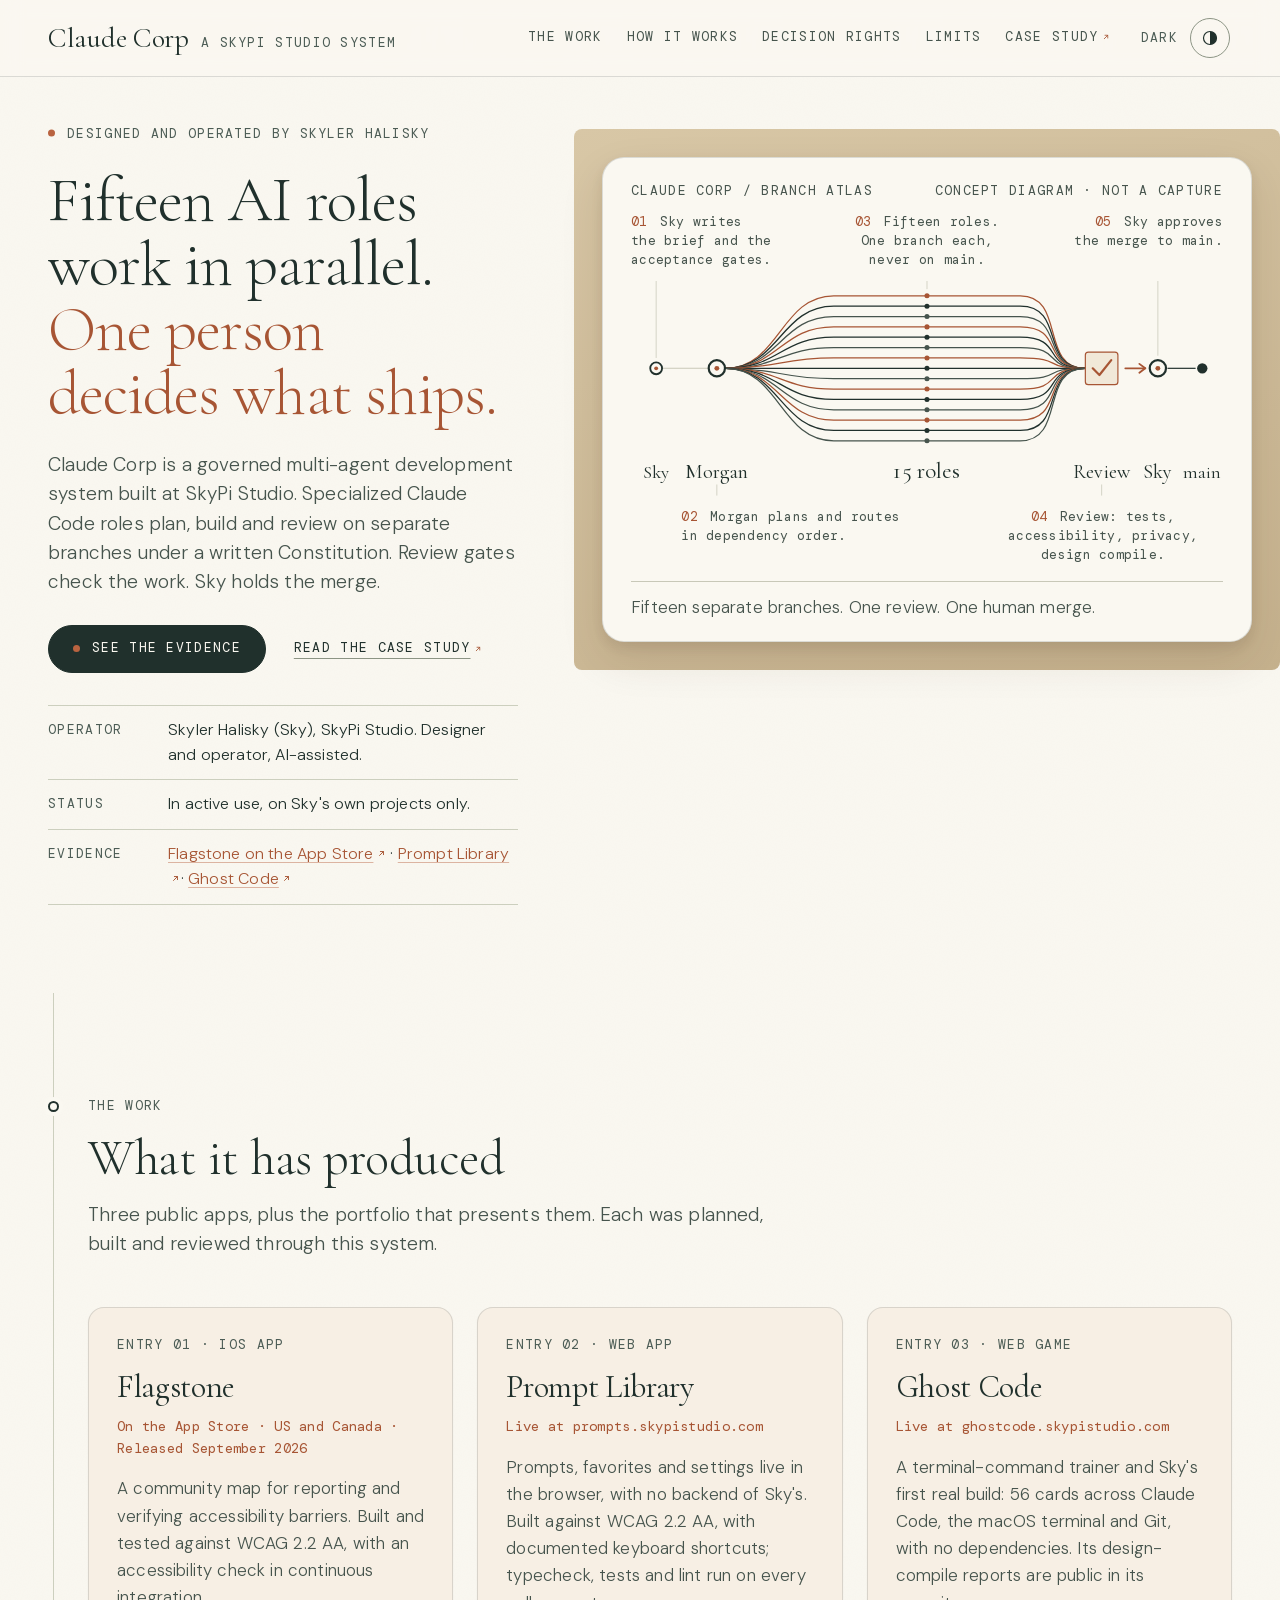
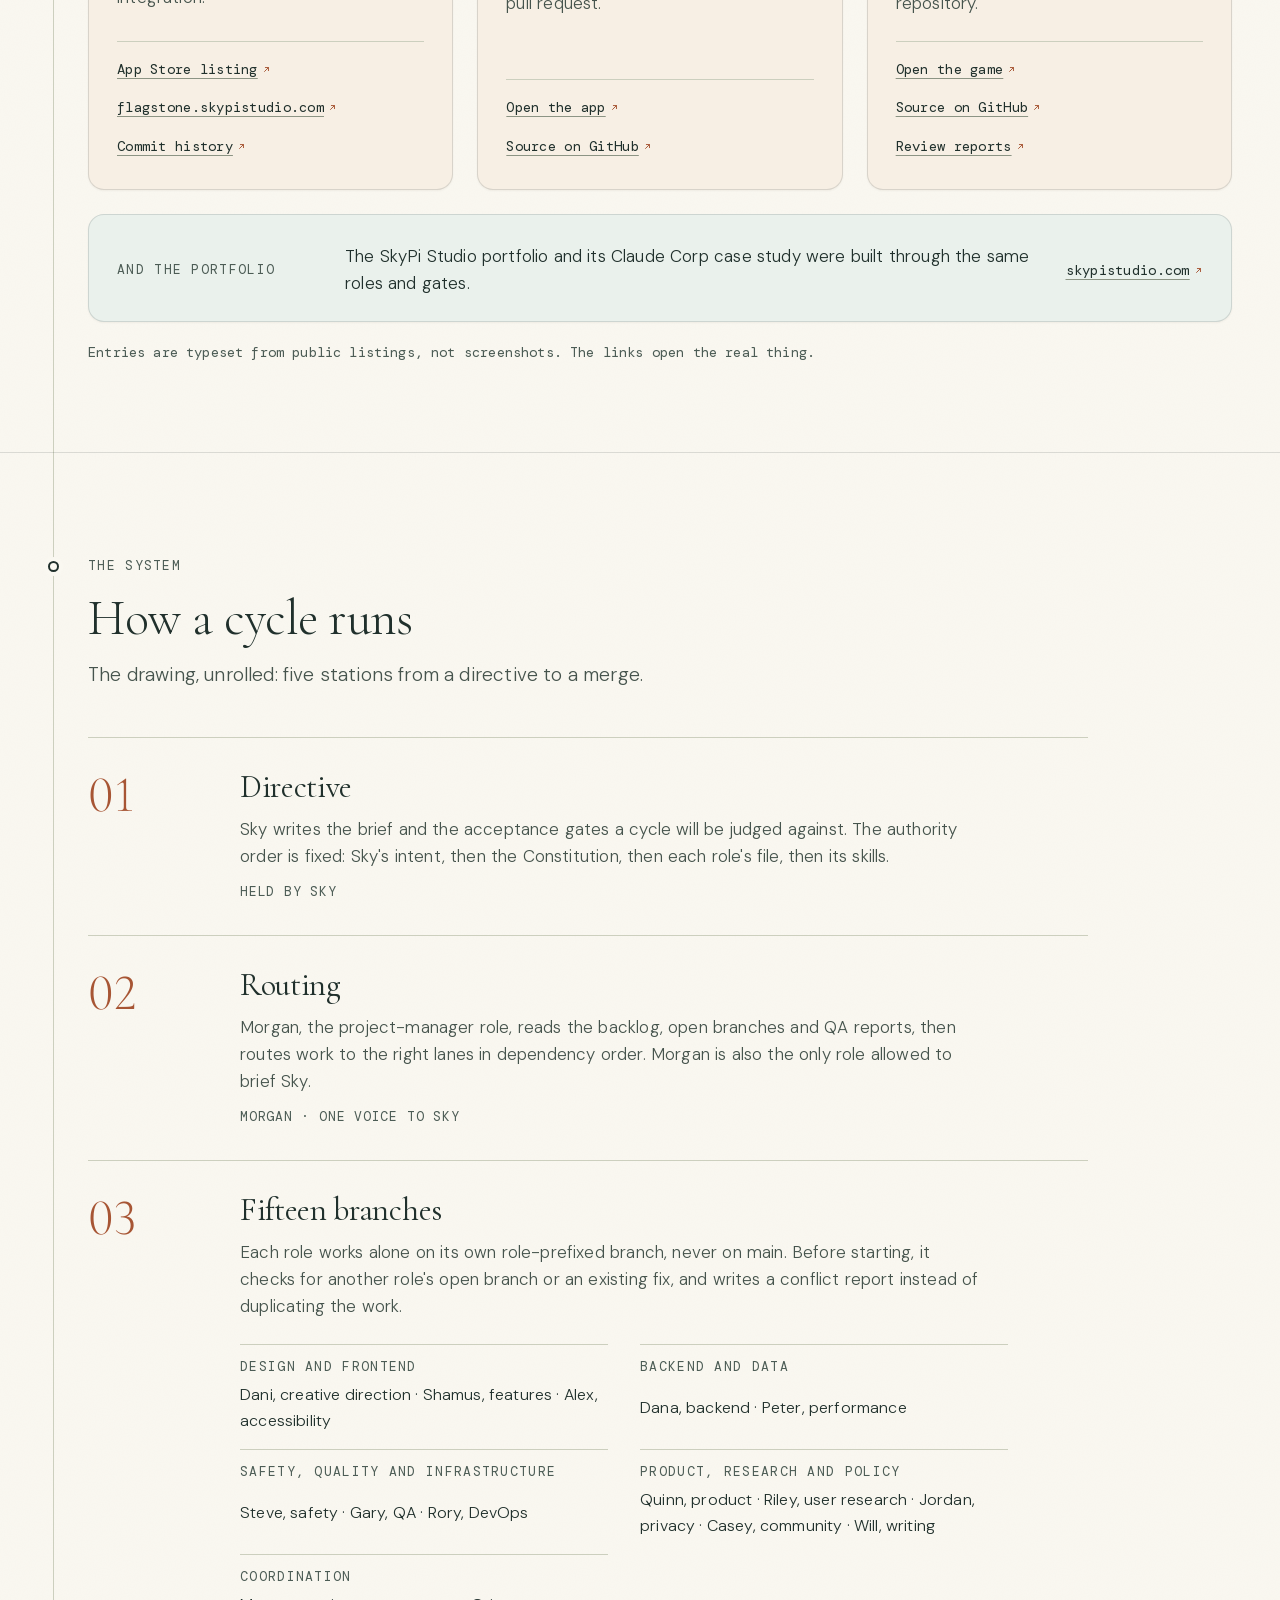
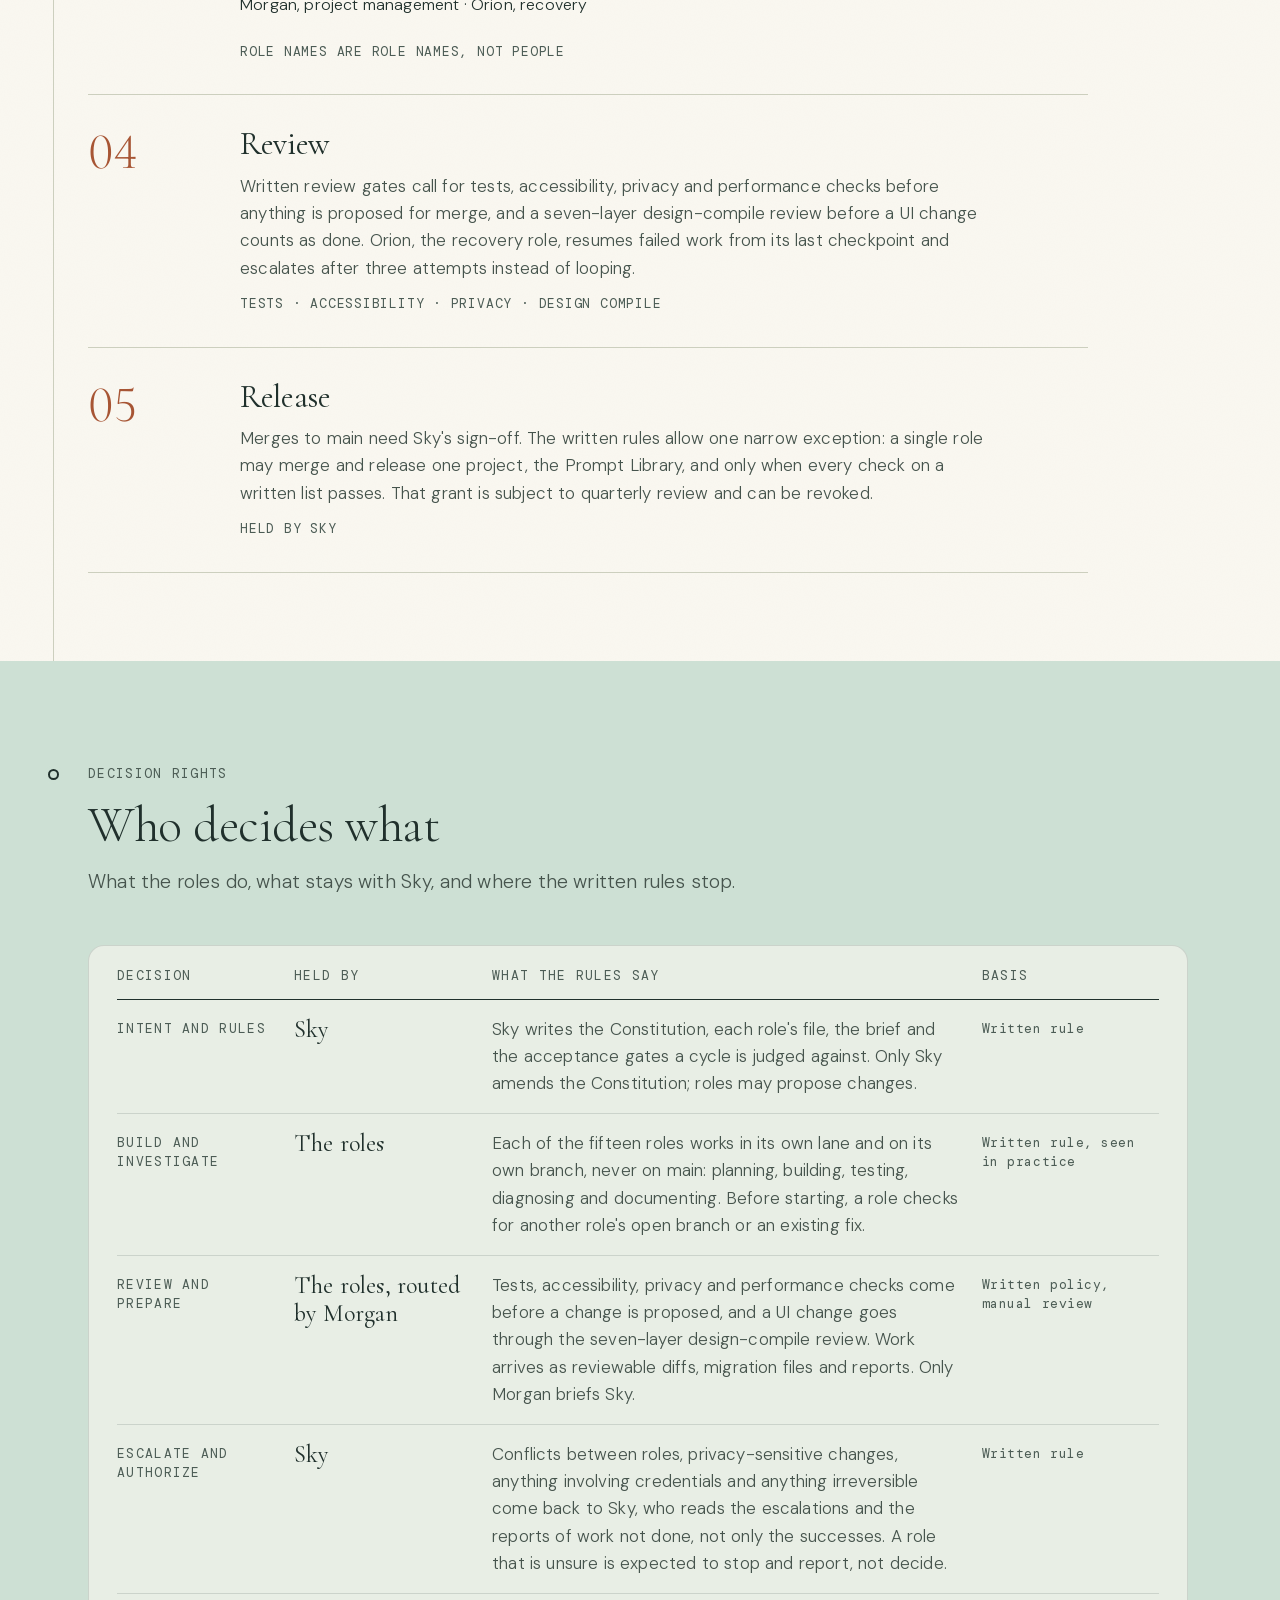
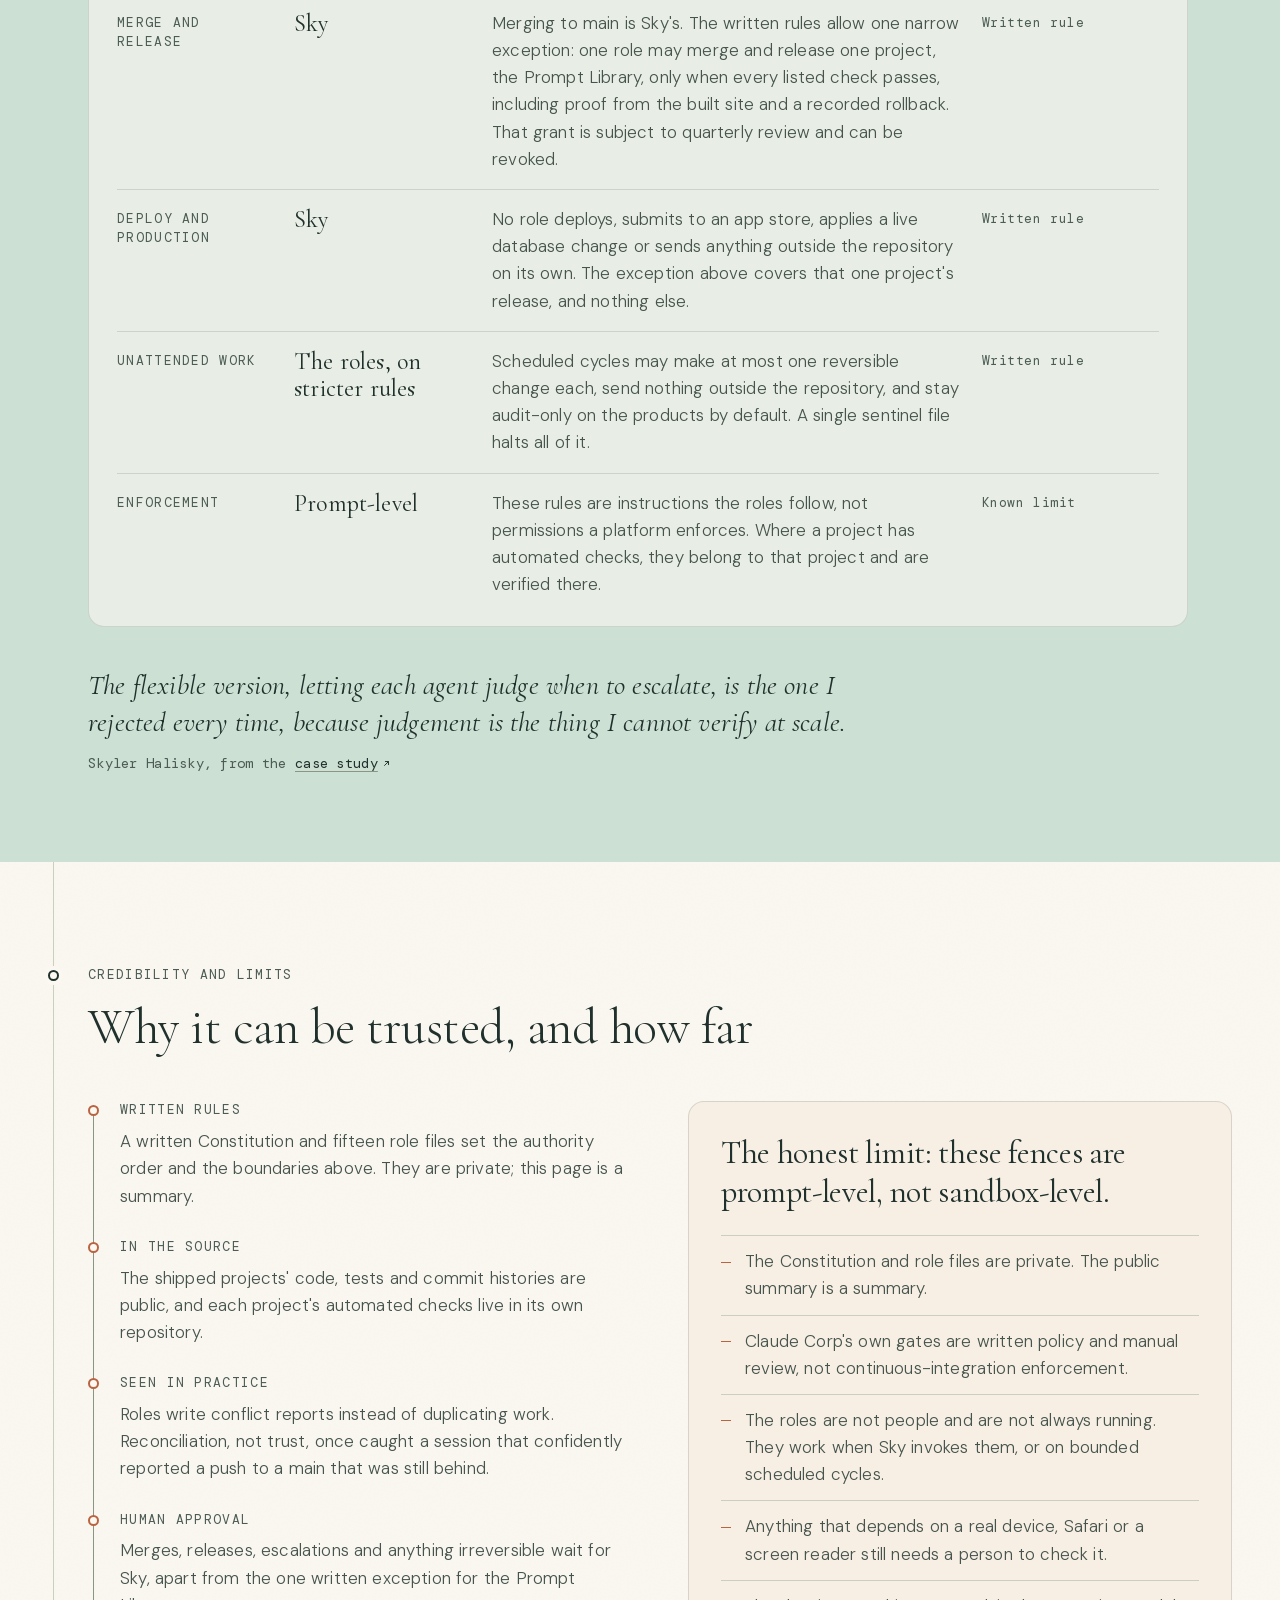
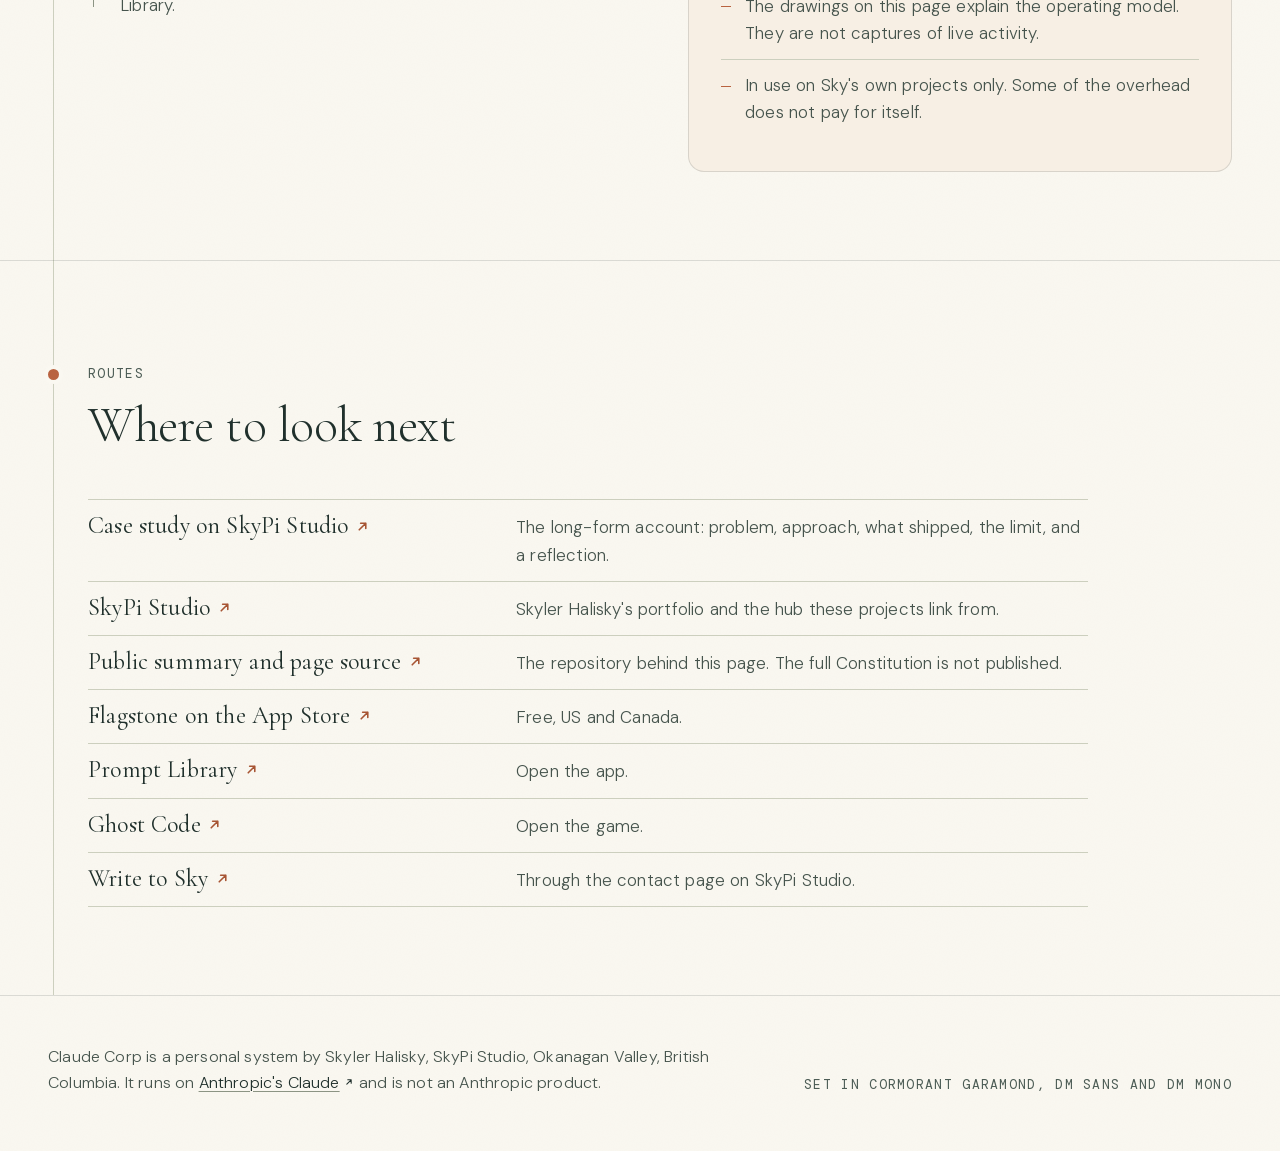
==== commit 594754f2: "fix(site): apply Branch Atlas acceptance corrections Three narrow changes from the independent visua" ====
--- a/index.html
+++ b/index.html
@@ -260,7 +260,7 @@
           <span class="station-num" aria-hidden="true">05</span>
           <div class="station-body">
             <h3><span class="visually-hidden">05. </span>Release</h3>
-            <p>Merges to main need Sky's sign-off. The written rules allow one narrow exception: a single role may merge and release one project, the Prompt Library, and only when every check on a written list passes. Sky reviews that grant quarterly and can revoke it.</p>
+            <p>Merges to main need Sky's sign-off. The written rules allow one narrow exception: a single role may merge and release one project, the Prompt Library, and only when every check on a written list passes. That grant is subject to quarterly review and can be revoked.</p>
             <p class="station-ref">Held by Sky</p>
           </div>
         </li>
@@ -310,7 +310,7 @@
             <tr role="row">
               <th scope="row" role="rowheader">Merge and release</th>
               <td class="who" role="cell">Sky</td>
-              <td role="cell">Merging to main is Sky's. The written rules allow one narrow exception: one role may merge and release one project, the Prompt Library, only when every listed check passes, including proof from the built site and a recorded rollback. Sky reviews that grant quarterly and can revoke it.</td>
+              <td role="cell">Merging to main is Sky's. The written rules allow one narrow exception: one role may merge and release one project, the Prompt Library, only when every listed check passes, including proof from the built site and a recorded rollback. That grant is subject to quarterly review and can be revoked.</td>
               <td class="basis" role="cell"><span class="cell-label" aria-hidden="true">Basis: </span>Written rule</td>
             </tr>
             <tr role="row">
--- a/assets/site.css
+++ b/assets/site.css
@@ -506,6 +506,8 @@
   .hero-copy { max-width: var(--w-copy); }
   h1 { max-width: var(--measure-display-wide); }
   .strip-well { display: block; }
+  /* The compact strip carries the system below 1180px; drawing the full plate as well would show it twice within one screen. */
+  .hero-art { display: none; }
   .well { margin-right: 0; padding: var(--space-6); }
   .plate { max-width: none; }
 }
@@ -549,7 +551,6 @@
   .wordmark-name { font-size: var(--fs-title-xs); }
   .icon-button-text { position: absolute; width: 1px; height: 1px; overflow: hidden; clip: rect(0 0 0 0); clip-path: inset(50%); white-space: nowrap; }
   .hero { padding: var(--space-7) 0 var(--space-14); }
-  .hero-art { display: none; }
   .kicker { margin-bottom: var(--space-4); letter-spacing: var(--track-ref); }
   h1 { font-size: var(--fs-display-sm); max-width: none; }
   .strip-well { margin-top: var(--space-6); }
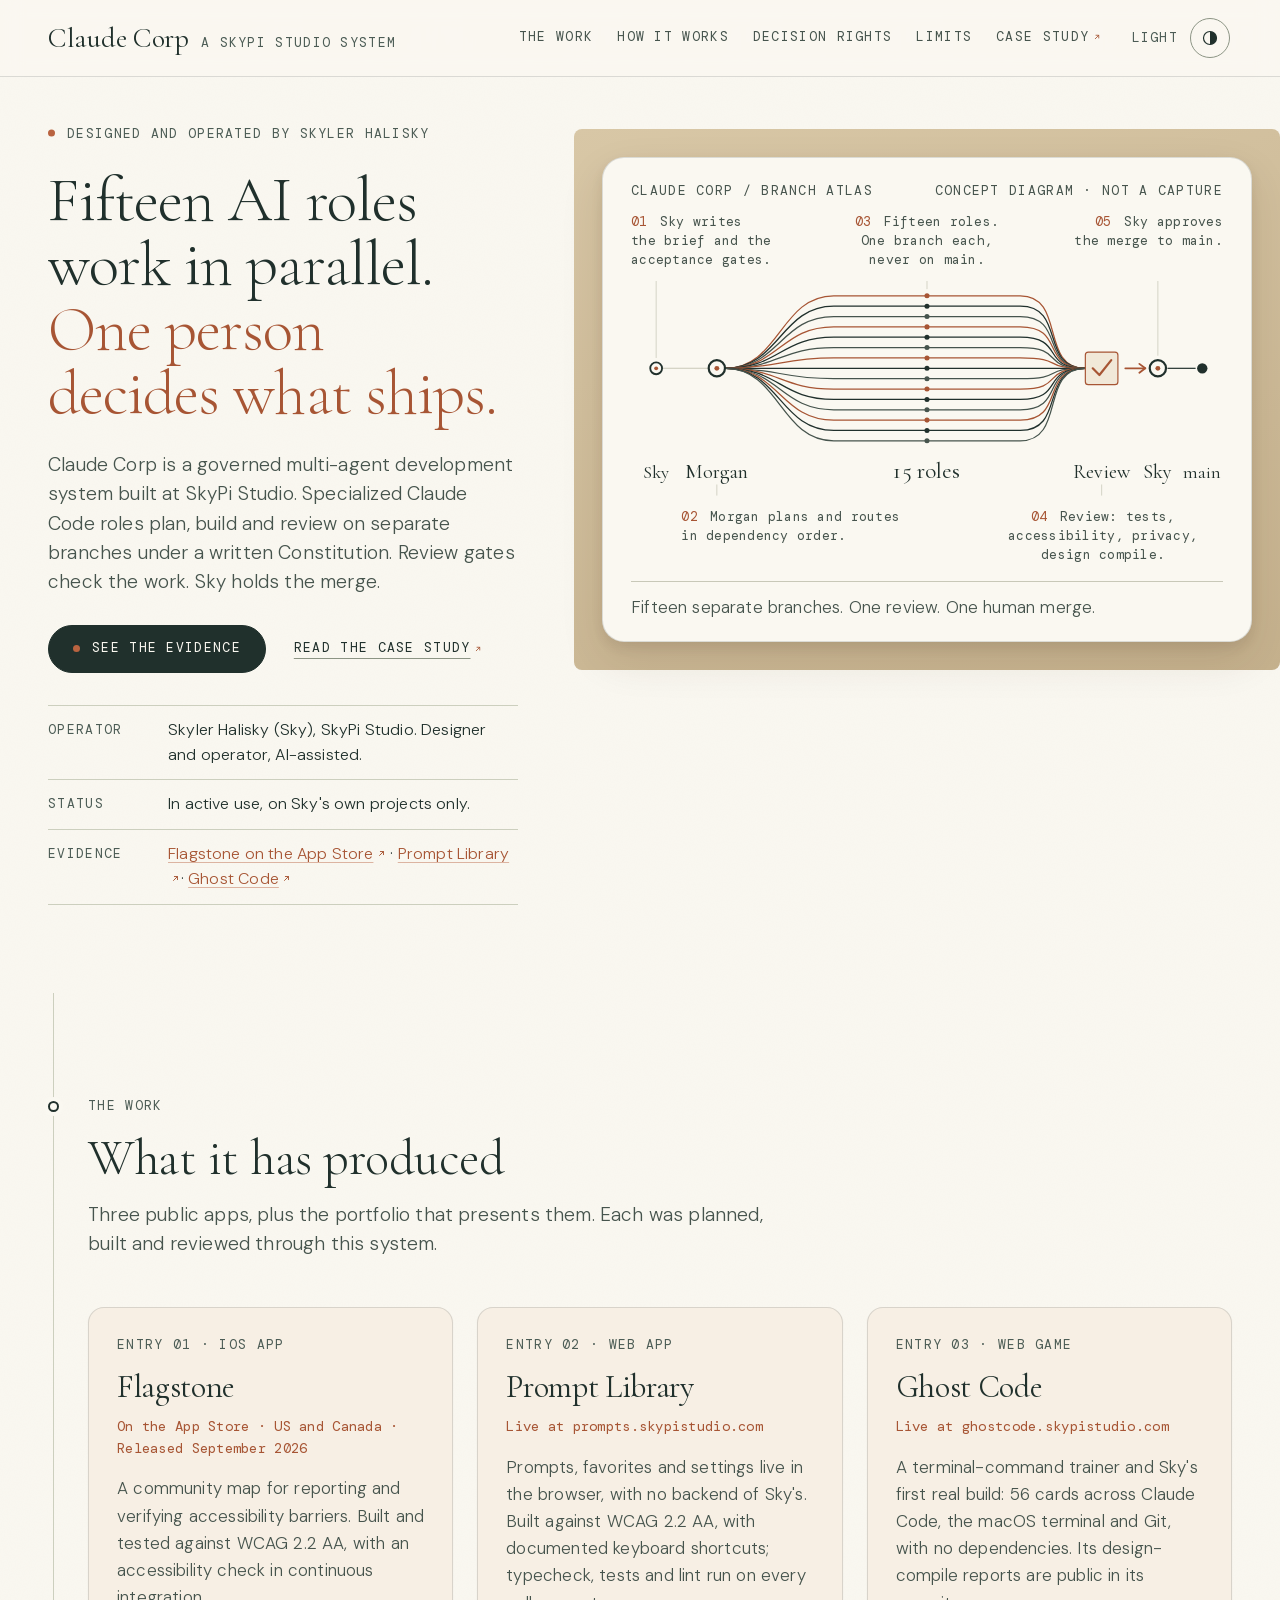
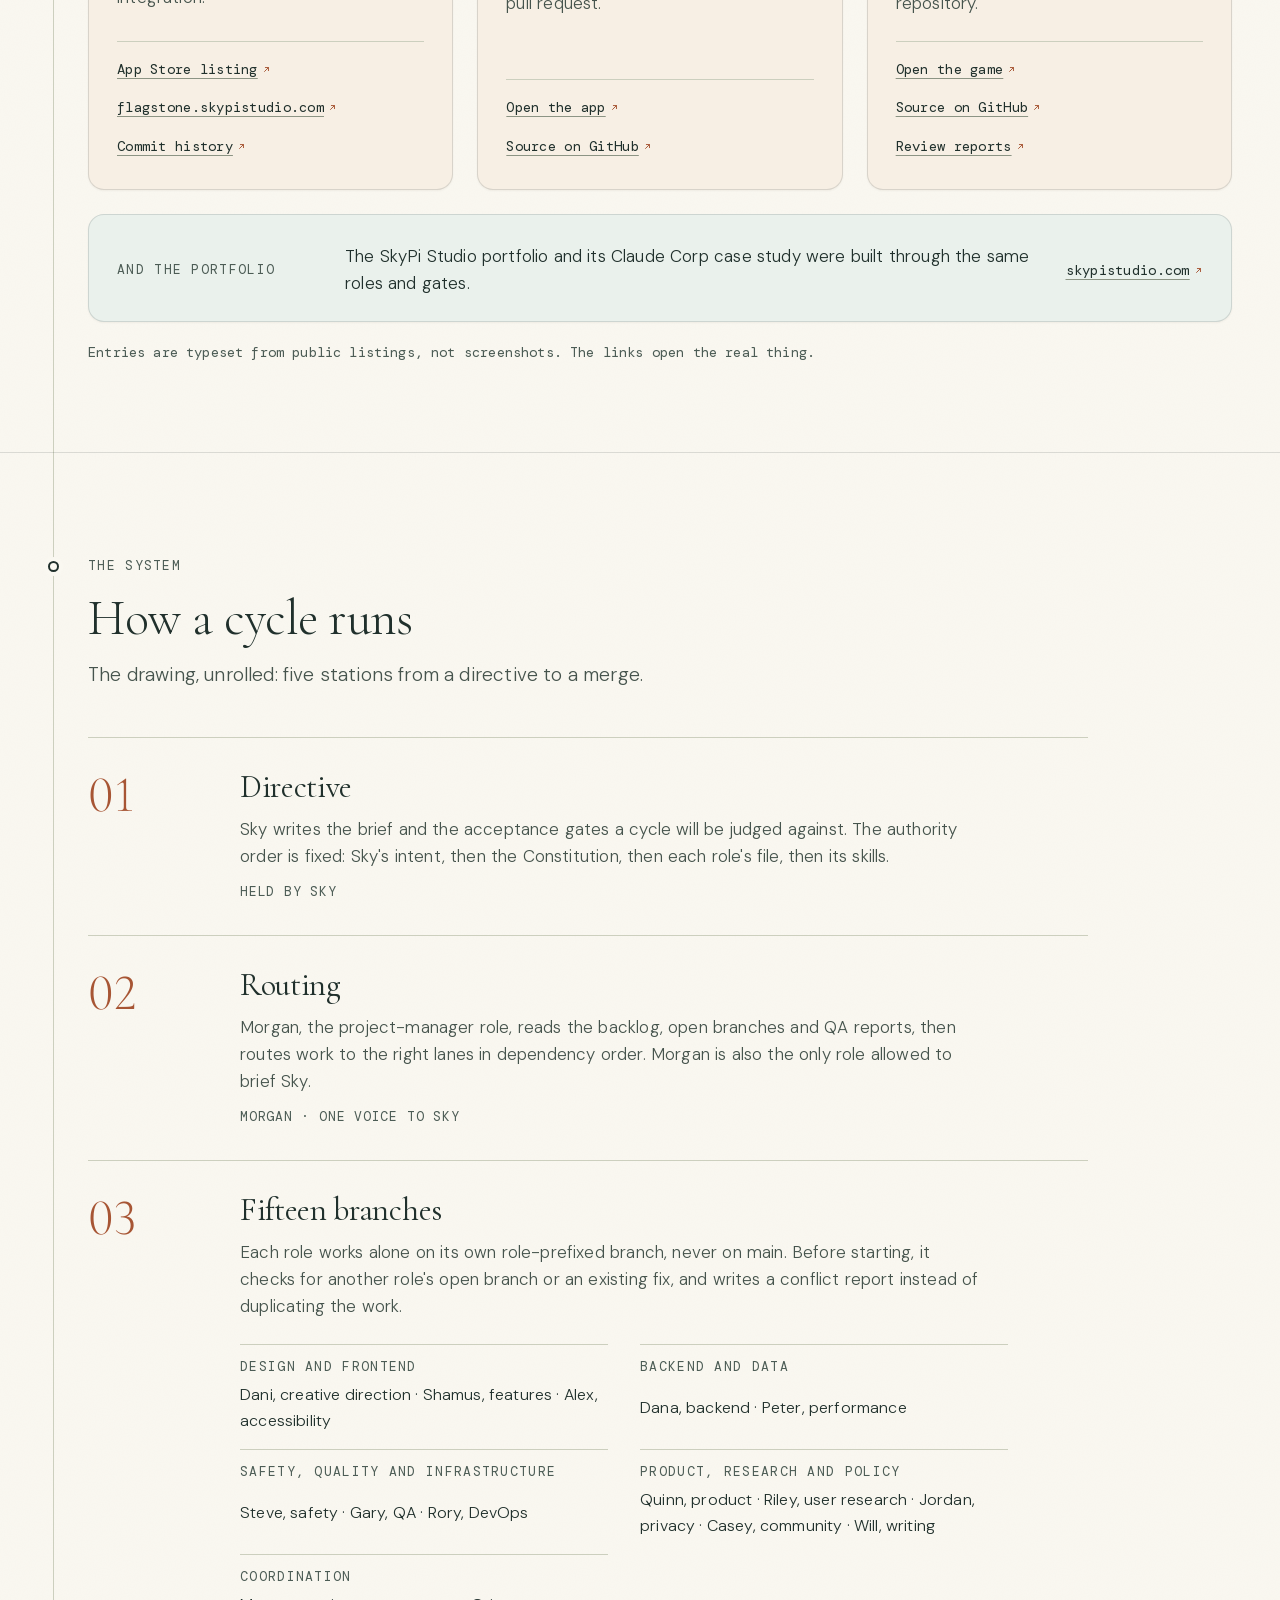
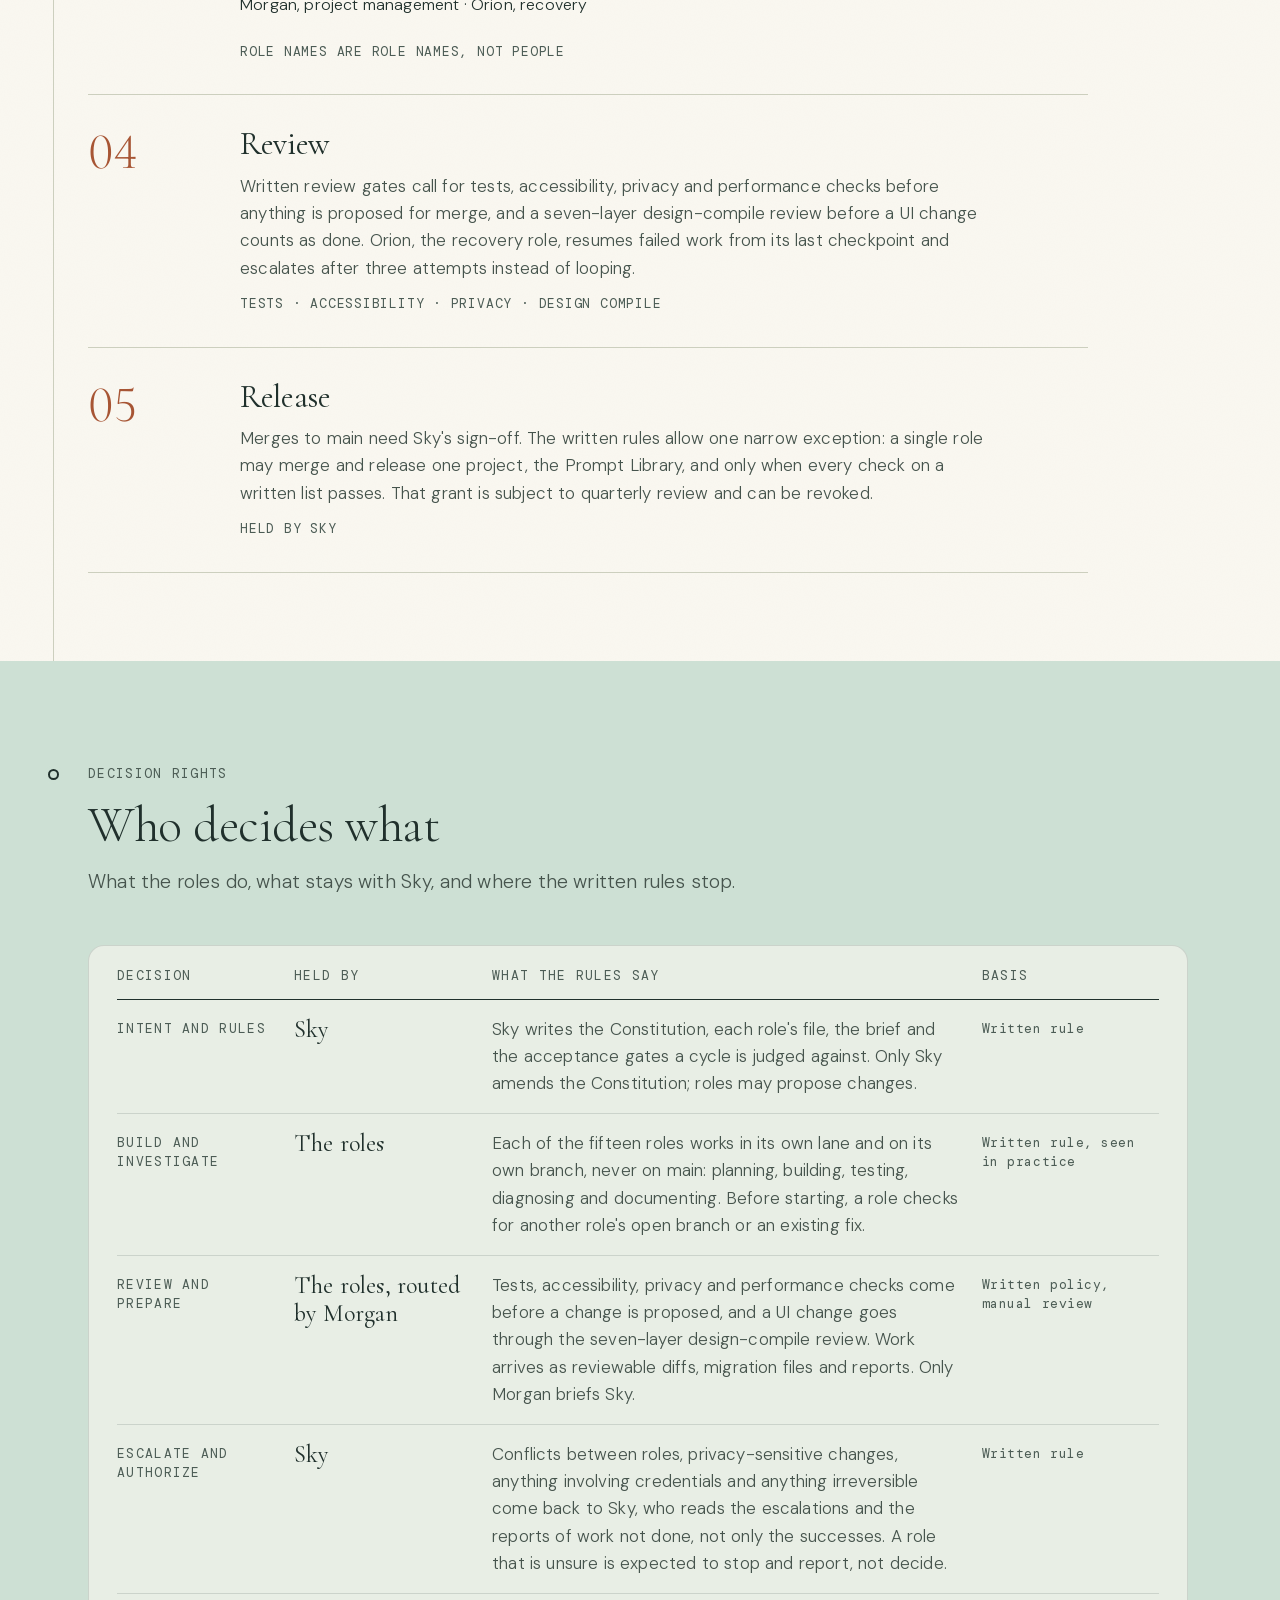
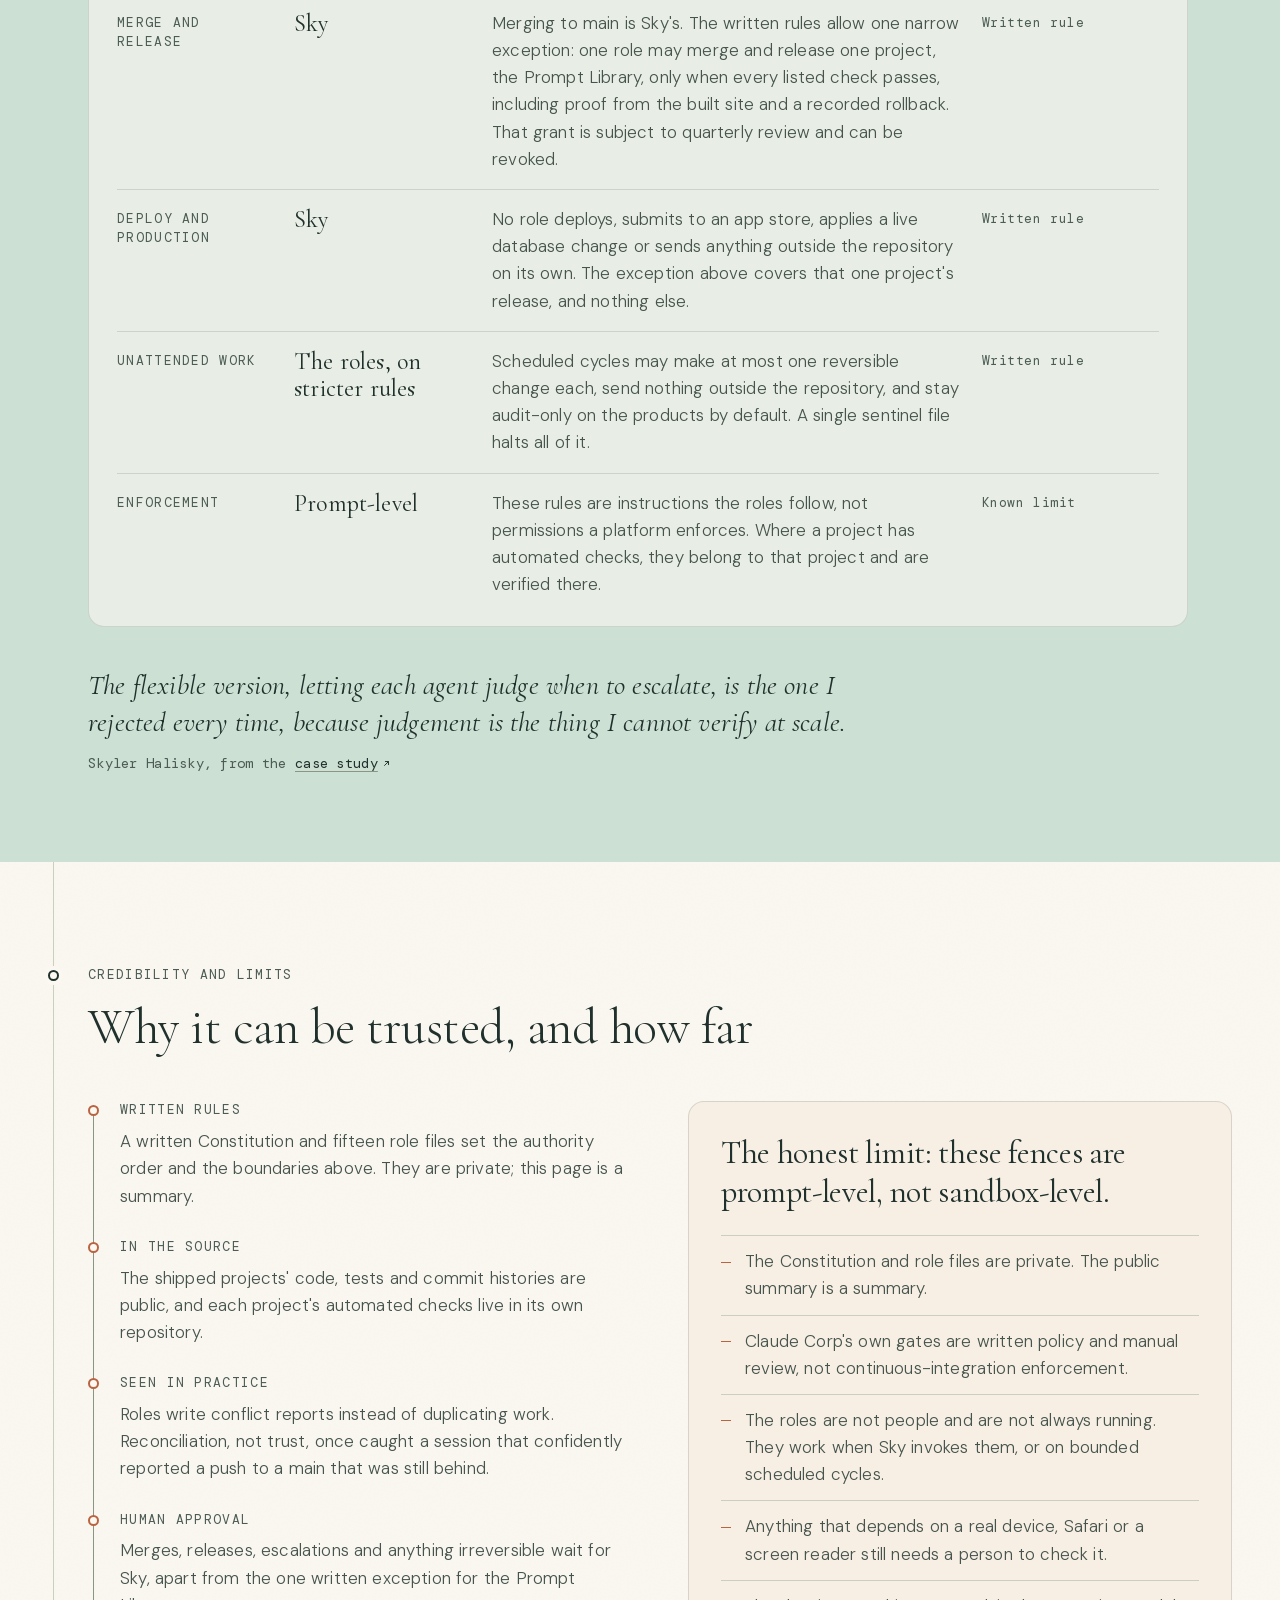
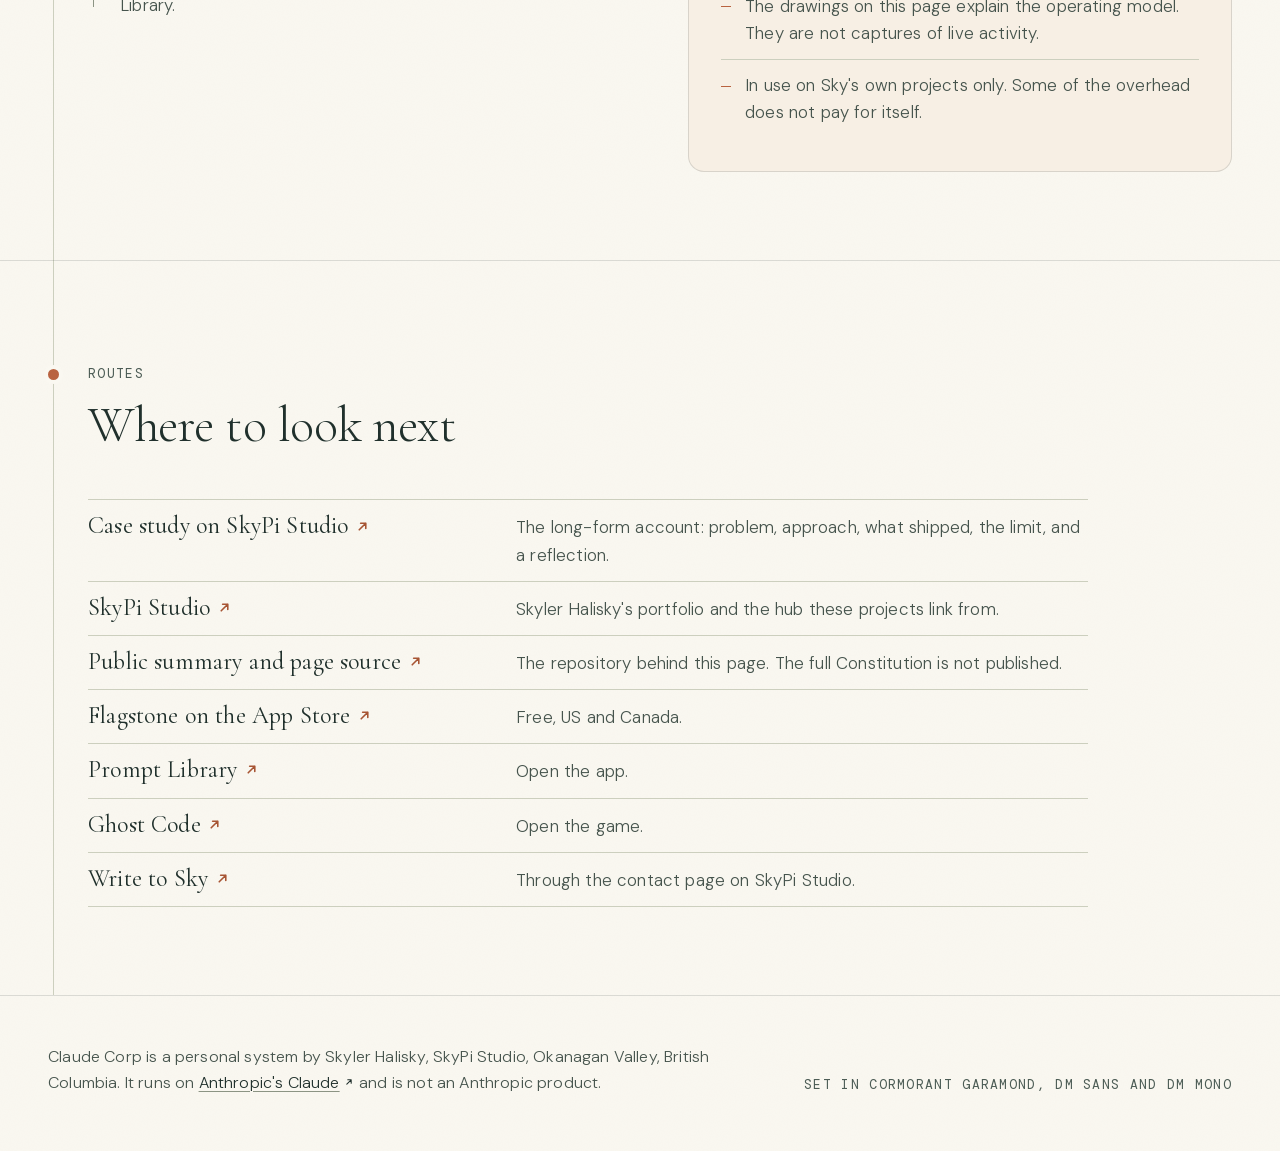
==== commit 5c008e39: "fix(site): theme toggle word reports the current mode, not the destination The header theme control'" ====
--- a/index.html
+++ b/index.html
@@ -94,8 +94,8 @@
         <li><a class="ext" href="https://skypistudio.com/work/claude-corp/" target="_blank" rel="noopener">Case study<span class="visually-hidden"> (opens in new tab)</span></a></li>
       </ul>
     </nav>
-    <button class="icon-button theme-toggle" type="button" data-theme-toggle aria-label="Switch to dark theme">
-      <span class="icon-button-text" data-theme-label>Dark</span>
+    <button class="icon-button theme-toggle" type="button" data-theme-toggle aria-label="Switch theme">
+      <span class="icon-button-text" data-theme-label>Theme</span>
       <span class="ring" aria-hidden="true"><svg viewBox="0 0 16 16"><circle cx="8" cy="8" r="6.5" fill="none" stroke="currentColor" stroke-width="1.2"/><path d="M8 1.5a6.5 6.5 0 0 1 0 13z" fill="currentColor"/></svg></span>
     </button>
   </div>
